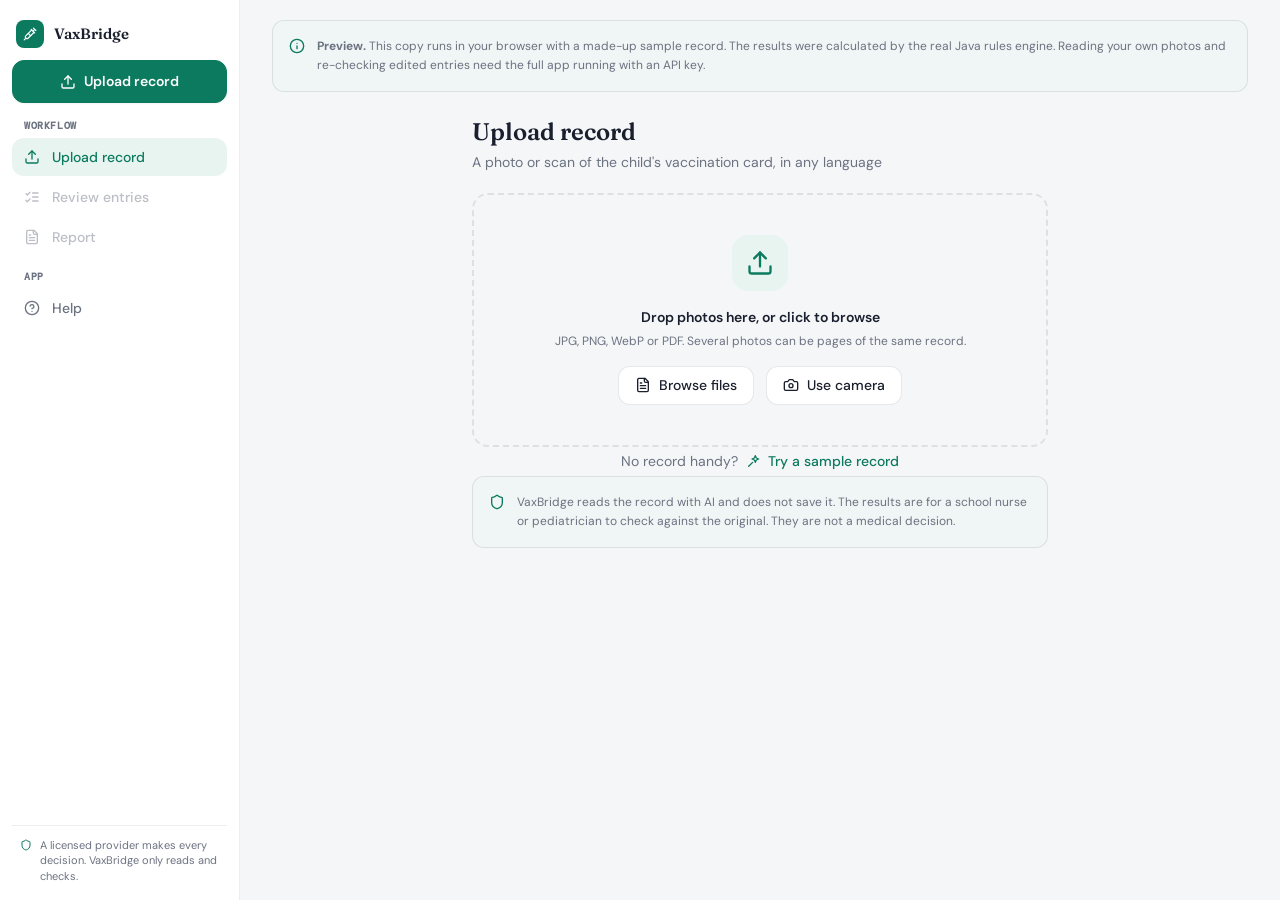
==== docs/index.html @ 65c9d32e "VaxBridge: rules engine, Spring Boot server, Figma-styled web app and preview Co-Authored-By: Claude" ====
<!doctype html>
<html lang="en">
<head>
  <meta charset="utf-8">
  <meta name="viewport" content="width=device-width, initial-scale=1">
  <title>VaxBridge</title>
  <link rel="preconnect" href="https://fonts.googleapis.com">
  <link rel="stylesheet" href="https://fonts.googleapis.com/css2?family=DM+Sans:ital,opsz,wght@0,9..40,300;0,9..40,400;0,9..40,500;0,9..40,600;0,9..40,700;1,9..40,400&family=Fraunces:opsz,wght@9..144,500;9..144,600;9..144,700&family=DM+Mono:wght@400;500&display=swap">
  <style>
/* Colors, type and spacing follow the VaxBridge Figma design. */
:root {
  --background: #F5F6F8;
  --foreground: #1A1F2E;
  --card: #ffffff;
  --primary: #0B7A5E;
  --primary-foreground: #ffffff;
  --secondary: #E8F4F0;
  --muted: #ECEEF3;
  --muted-foreground: #6B7280;
  --border: rgba(26, 31, 46, 0.1);
  --input-background: #F0F1F5;
  --ring: rgba(11, 122, 94, 0.4);

  --ok: #047857;   --ok-bg: #ECFDF5;   --ok-border: #A7F3D0;
  --soon: #B45309; --soon-bg: #FFFBEB; --soon-border: #FDE68A;
  --due: #B91C1C;  --due-bg: #FEF2F2;  --due-border: #FECACA;
  --off: #6B7280;  --off-bg: #ECEEF3;  --off-border: rgba(26, 31, 46, 0.1);

  --radius: 12px;
  --radius-lg: 16px;
  --sans: "DM Sans", system-ui, -apple-system, "Segoe UI", Roboto, sans-serif;
  --serif: "Fraunces", Georgia, serif;
  --mono: "DM Mono", ui-monospace, Menlo, monospace;
}

* { box-sizing: border-box; }

html, body { height: 100%; }
body {
  margin: 0;
  background: var(--background);
  color: var(--foreground);
  font: 16px/1.5 var(--sans);
  -webkit-font-smoothing: antialiased;
}
p { margin: 0; }
h1, h2, h3 { font-family: var(--serif); font-weight: 600; margin: 0; line-height: 1.3; }
h1 { font-size: 24px; }
h2 { font-size: 20px; }
h3 { font-size: 15px; font-family: var(--sans); }
hr { border: none; border-top: 1px solid var(--border); margin: 0; }

.hidden { display: none !important; }
.sub { font-size: 14px; color: var(--muted-foreground); }
.strong { font-size: 14px; font-weight: 600; }
.grow { flex: 1; min-width: 0; }

.i {
  width: 16px; height: 16px; flex-shrink: 0;
  fill: none; stroke: currentColor; stroke-width: 2; stroke-linecap: round; stroke-linejoin: round;
}
.spin { animation: spin 0.9s linear infinite; }
@keyframes spin { to { transform: rotate(360deg); } }

/* ---- layout --------------------------------------------------------------- */

.shell { display: flex; min-height: 100vh; }

.sidebar {
  width: 240px; flex-shrink: 0;
  position: sticky; top: 0; height: 100vh;
  display: flex; flex-direction: column; gap: 12px;
  padding: 20px 12px 12px;
  background: var(--card);
  border-right: 1px solid rgba(26, 31, 46, 0.08);
}
.brand { display: flex; align-items: center; gap: 10px; padding: 0 4px; font-family: var(--serif); font-weight: 600; font-size: 15px; }
.logo {
  width: 28px; height: 28px; border-radius: 8px;
  background: var(--primary); color: #fff;
  display: flex; align-items: center; justify-content: center;
}
.logo .i { width: 14px; height: 14px; }
.logo.lg { width: 40px; height: 40px; border-radius: var(--radius); }
.logo.lg .i { width: 20px; height: 20px; }
.badge {
  margin-left: auto; min-width: 20px; height: 20px; padding: 0 6px; border-radius: 999px;
  background: #EF4444; color: #fff; font: 700 10px/20px var(--sans); text-align: center;
}

.child-card { display: flex; align-items: center; gap: 10px; padding: 10px 12px; border-radius: var(--radius); background: rgba(232, 244, 240, 0.6); }
.avatar {
  width: 28px; height: 28px; border-radius: 50%; flex-shrink: 0;
  background: var(--primary); color: #fff; font-size: 11px; font-weight: 700;
  display: flex; align-items: center; justify-content: center;
}
.child-text { min-width: 0; }
.child-text p:first-child { font-size: 12px; font-weight: 600; white-space: nowrap; overflow: hidden; text-overflow: ellipsis; }
.child-text .sub { font-size: 10px; }

.alert-strip { border: 1px solid var(--border); border-radius: var(--radius); overflow: hidden; font-size: 12px; font-weight: 500; }
.alert-strip div { display: flex; align-items: center; gap: 8px; padding: 8px 12px; }
.alert-strip .i { width: 12px; height: 12px; }
.alert-strip .DUE { background: var(--due-bg); color: var(--due); }
.alert-strip .UPCOMING { background: var(--soon-bg); color: var(--soon); }

nav { flex: 1; display: flex; flex-direction: column; gap: 2px; overflow-y: auto; }
.nav-label {
  font: 600 10px var(--mono); text-transform: uppercase; letter-spacing: 0.06em;
  color: var(--muted-foreground); padding: 12px 12px 4px;
}
.nav-label:first-child { padding-top: 4px; }
nav button {
  display: flex; align-items: center; gap: 12px; width: 100%;
  padding: 10px 12px; border: none; border-radius: var(--radius);
  background: none; color: var(--muted-foreground);
  font: 500 14px var(--sans); text-align: left; cursor: pointer; transition: background 0.15s, color 0.15s;
}
nav button:hover:not(:disabled) { background: var(--muted); color: var(--foreground); }
nav button.active { background: var(--secondary); color: var(--primary); }
nav button:disabled { opacity: 0.45; cursor: default; }
nav button span { flex: 1; }

.sidebar-foot {
  display: flex; gap: 8px; align-items: flex-start;
  padding: 12px 8px 4px; border-top: 1px solid rgba(26, 31, 46, 0.08);
  font-size: 11px; line-height: 1.4; color: var(--muted-foreground);
}
.sidebar-foot .i { width: 12px; height: 12px; margin-top: 1px; color: var(--primary); }

main { flex: 1; min-width: 0; }
.view { max-width: 1000px; margin: 0 auto; padding: 32px; display: flex; flex-direction: column; gap: 20px; }
.view.narrow { max-width: 640px; }
.view-head .sub { margin-top: 4px; }

/* ---- controls ------------------------------------------------------------- */

button { font: inherit; cursor: pointer; }
button.primary, button.outline {
  display: inline-flex; align-items: center; justify-content: center; gap: 8px;
  padding: 10px 16px; border-radius: var(--radius);
  font-size: 14px; font-weight: 600; transition: opacity 0.15s, background 0.15s, transform 0.1s;
}
button.primary { background: var(--primary); color: var(--primary-foreground); border: 1px solid var(--primary); box-shadow: 0 1px 2px rgba(0, 0, 0, 0.05); }
button.primary:hover:not(:disabled) { opacity: 0.9; }
button.primary:active:not(:disabled) { transform: scale(0.98); }
button.primary:disabled { opacity: 0.5; cursor: default; }
button.outline { background: var(--card); color: var(--foreground); border: 1px solid var(--border); font-weight: 500; padding: 8px 16px; }
button.outline:hover { background: var(--muted); }
button.wide, .cta { width: 100%; }
button.link {
  display: inline-flex; align-items: center; gap: 6px;
  background: none; border: none; padding: 4px 0; color: var(--primary); font-size: 14px; font-weight: 500;
}
button.link:hover { text-decoration: underline; }
button.back {
  align-self: flex-start; display: inline-flex; align-items: center; gap: 6px;
  background: none; border: none; padding: 0; color: var(--muted-foreground); font-size: 14px;
}
button.back:hover { color: var(--foreground); }

label { font-size: 12px; font-weight: 500; color: var(--muted-foreground); }
input, select {
  font: 14px var(--sans); color: var(--foreground); width: 100%;
  padding: 8px 12px; border: 1px solid var(--border); border-radius: var(--radius);
  background: var(--input-background); transition: box-shadow 0.15s;
}
input:focus, select:focus { outline: none; box-shadow: 0 0 0 2px var(--ring); }

.actions { display: flex; gap: 8px; flex-wrap: wrap; }
.status { font-size: 14px; color: var(--muted-foreground); min-height: 1.5em; }
.status:empty { display: none; }
.status.error { color: var(--due); }

/* ---- shared surfaces ------------------------------------------------------ */

.card { background: var(--card); border: 1px solid var(--border); border-radius: var(--radius-lg); padding: 20px; }
.card.stack { display: flex; flex-direction: column; gap: 16px; }
.card-title { display: flex; align-items: center; gap: 8px; font-size: 14px; font-weight: 600; margin-bottom: 16px; }
.card-title .i { color: var(--primary); }

.tile {
  width: 40px; height: 40px; border-radius: var(--radius); flex-shrink: 0;
  background: var(--secondary); color: var(--primary);
  display: flex; align-items: center; justify-content: center;
}
.tile .i { width: 20px; height: 20px; }
.tile.lg { width: 56px; height: 56px; border-radius: var(--radius-lg); }
.tile.lg .i { width: 28px; height: 28px; }
.tile.xl { width: 64px; height: 64px; border-radius: var(--radius-lg); }
.tile.xl .i { width: 32px; height: 32px; }

.note-box {
  display: flex; gap: 12px; align-items: flex-start; padding: 16px;
  background: rgba(232, 244, 240, 0.4); border: 1px solid var(--border); border-radius: var(--radius);
}
.note-box .i { color: var(--primary); margin-top: 1px; }
.note-box p { font-size: 12px; line-height: 1.6; color: var(--muted-foreground); }
.note-box.warn { background: var(--soon-bg); border-color: var(--soon-border); }
.note-box.warn .i { color: #D97706; }
.note-box.warn p { color: #92400E; }

.pill {
  display: inline-flex; align-items: center; gap: 4px; white-space: nowrap;
  font-size: 12px; font-weight: 500; line-height: 1.4;
  padding: 3px 10px; border-radius: 999px; border: 1px solid transparent;
}
.pill .i { width: 12px; height: 12px; }
.pill.COMPLETE   { color: var(--ok);   background: var(--ok-bg);   border-color: var(--ok-border); }
.pill.DUE        { color: var(--due);  background: var(--due-bg);  border-color: var(--due-border); }
.pill.UPCOMING,
.pill.low        { color: var(--soon); background: var(--soon-bg); border-color: var(--soon-border); }
.pill.NOT_NEEDED { color: var(--off);  background: var(--off-bg);  border-color: var(--off-border); }
.view-head .pill { padding: 1px 8px; vertical-align: 1px; }

/* ---- step 1: upload ------------------------------------------------------- */

.dropzone {
  display: flex; flex-direction: column; align-items: center; gap: 16px;
  padding: 40px 24px; text-align: center; cursor: pointer;
  border: 2px dashed var(--border); border-radius: var(--radius-lg);
  transition: border-color 0.15s, background 0.15s;
}
.dropzone:hover, .dropzone.drag { border-color: rgba(11, 122, 94, 0.4); background: rgba(232, 244, 240, 0.25); }
.dropzone .sub { font-size: 12px; margin-top: 4px; }
.row { display: flex; gap: 12px; flex-wrap: wrap; justify-content: center; }

.file-item { display: flex; align-items: center; gap: 12px; }
.file-item + .file-item { margin-top: 12px; }
.file-item .strong { white-space: nowrap; overflow: hidden; text-overflow: ellipsis; font-weight: 500; }
.file-item .sub { font-size: 12px; }
.file-item button { background: none; border: none; color: var(--muted-foreground); padding: 4px; }
.file-item button:hover { color: var(--foreground); }

.sample-row { display: flex; align-items: center; justify-content: center; gap: 8px; flex-wrap: wrap; }

.processing { display: flex; flex-direction: column; align-items: center; text-align: center; padding: 64px 0; }
.processing h2 { margin: 24px 0 8px; }
.processing .sub { max-width: 380px; margin-bottom: 32px; }
.bar { width: 100%; height: 8px; border-radius: 999px; background: var(--muted); overflow: hidden; }
.bar div { width: 40%; height: 100%; border-radius: 999px; background: var(--primary); animation: slide 1.4s ease-in-out infinite; }
@keyframes slide { from { transform: translateX(-100%); } to { transform: translateX(250%); } }

/* ---- step 2: review ------------------------------------------------------- */

.warning {
  display: flex; gap: 10px; align-items: flex-start; padding: 12px 16px; font-size: 13px;
  background: var(--soon-bg); color: #92400E; border: 1px solid var(--soon-border); border-radius: var(--radius);
}
.warning .i { color: #D97706; margin-top: 2px; }
#warnings { display: flex; flex-direction: column; gap: 8px; }
#warnings:empty { display: none; }

.child-fields { display: grid; grid-template-columns: repeat(auto-fit, minmax(190px, 1fr)); gap: 16px; }
.child-fields input { margin-top: 4px; }

.table-card { background: var(--card); border: 1px solid var(--border); border-radius: var(--radius-lg); overflow: hidden; }
.table-wrap { overflow-x: auto; }
table.entries { width: 100%; border-collapse: collapse; min-width: 760px; }
.entries th, .series-header {
  font: 600 11px var(--mono); text-transform: uppercase; letter-spacing: 0.05em;
  color: var(--muted-foreground); background: rgba(236, 238, 243, 0.4);
}
.entries th { text-align: left; padding: 12px 10px; border-bottom: 1px solid var(--border); }
.entries th:first-child, .entries td:first-child { padding-left: 20px; }
.entries td { vertical-align: top; padding: 12px 10px; border-bottom: 1px solid var(--border); }
.entries tr:hover td { background: rgba(236, 238, 243, 0.3); }
.entries tr.low td { background: var(--soon-bg); }
.entries tr.low td:first-child { box-shadow: inset 3px 0 0 #F59E0B; }
.entries small { display: block; color: var(--muted-foreground); font-size: 12px; margin-top: 4px; }
.entries .note { font-style: italic; }
.entries .date { width: 150px; font-family: var(--mono); font-size: 13px; }
.entries .remove { background: none; border: none; color: var(--muted-foreground); padding: 8px; border-radius: 8px; }
.entries .remove:hover { color: var(--due); background: var(--due-bg); }
.table-foot { padding: 10px 20px; }

.chips { display: flex; flex-wrap: wrap; gap: 4px; margin-bottom: 6px; }
.chip {
  font: 500 12px var(--mono); padding: 2px 8px; border-radius: 999px; cursor: pointer;
  background: var(--secondary); color: var(--primary); border: 1px solid rgba(11, 122, 94, 0.2);
}
.chip:hover { text-decoration: line-through; background: var(--due-bg); color: var(--due); border-color: var(--due-border); }
.add-antigen { font-size: 12px; padding: 4px 8px; width: auto; max-width: 150px; }

/* ---- step 3: report ------------------------------------------------------- */

.report-head { display: flex; align-items: flex-start; gap: 12px; flex-wrap: wrap; }
.report-head .tile { margin-top: 2px; }
.meta { display: flex; flex-wrap: wrap; gap: 4px 12px; margin-top: 6px; font-size: 12px; color: var(--muted-foreground); }
.meta span { display: inline-flex; align-items: center; gap: 4px; }
.meta .i { width: 12px; height: 12px; }

.stats { display: grid; grid-template-columns: repeat(4, 1fr); gap: 12px; }
.stat { border: 1px solid var(--border); border-radius: var(--radius-lg); padding: 16px; }
.stat b { display: block; font: 700 30px/1.1 var(--serif); }
.stat .label { font-size: 14px; font-weight: 500; margin-top: 4px; }
.stat .sub { font-size: 12px; }
.stat.DUE { background: var(--due-bg); } .stat.DUE b { color: #DC2626; }
.stat.UPCOMING { background: var(--soon-bg); } .stat.UPCOMING b { color: var(--soon); }
.stat.COMPLETE { background: var(--ok-bg); } .stat.COMPLETE b { color: var(--ok); }
.stat.NOT_NEEDED { background: var(--muted); }

.series-header, .series-main { display: grid; grid-template-columns: 1fr 150px 190px; gap: 16px; align-items: center; }
.series-header { padding: 12px 20px; border-bottom: 1px solid var(--border); }
.series-header span:last-child, .series-main > :last-child { text-align: right; }
.series { padding: 16px 20px; border-bottom: 1px solid var(--border); break-inside: avoid; }
.series:last-child { border-bottom: none; }
.series-main .summary { font-size: 12px; color: var(--muted-foreground); margin-top: 2px; }
.series-main .next { font: 12px var(--mono); }
.series-main .next .sub { font: 10px var(--sans); }

.doses { list-style: none; margin: 12px 0 0; padding: 0; display: flex; flex-direction: column; gap: 4px; }
.doses li { display: flex; gap: 8px; align-items: flex-start; font-size: 12px; color: var(--muted-foreground); }
.doses .d { font-family: var(--mono); color: var(--foreground); min-width: 92px; }
.doses .i { width: 12px; height: 12px; margin-top: 3px; }
.doses .ok .i { color: var(--ok); }
.doses .bad { color: var(--due); }
.doses .bad .i { color: var(--due); }
.plan { margin-top: 10px; font-size: 12px; padding: 8px 12px; border-radius: 10px; background: rgba(232, 244, 240, 0.6); color: var(--primary); }
.plan b { font-weight: 600; }
.notes { margin: 8px 0 0; padding-left: 18px; font-size: 12px; color: var(--muted-foreground); font-style: italic; }

.ignored ul { margin: 0; padding-left: 18px; font-size: 13px; color: var(--muted-foreground); }

.signoff .card-title { margin-bottom: 8px; }
.sign-grid { display: grid; grid-template-columns: 1fr 1fr; gap: 24px 32px; margin: 16px 0 20px; }
.sign-grid span { font-size: 12px; color: var(--muted-foreground); }
.sign-grid .line { border-bottom: 1px solid var(--foreground); height: 32px; }
.approve { display: flex; align-items: center; gap: 8px; font-size: 14px; color: var(--foreground); }
.approve .box { width: 16px; height: 16px; border: 1.5px solid var(--foreground); border-radius: 4px; display: inline-block; }

/* ---- help ----------------------------------------------------------------- */

.about { display: flex; gap: 16px; align-items: flex-start; padding: 20px; background: rgba(232, 244, 240, 0.6); border: 1px solid var(--border); border-radius: var(--radius-lg); }
.about .sub { margin-top: 4px; }
.faq { display: flex; flex-direction: column; gap: 8px; }
.faq details { background: var(--card); border: 1px solid var(--border); border-radius: var(--radius-lg); }
.faq summary {
  display: flex; justify-content: space-between; align-items: center; gap: 16px;
  padding: 16px 20px; font-size: 14px; font-weight: 500; cursor: pointer; list-style: none;
}
.faq summary::-webkit-details-marker { display: none; }
.faq summary .i { color: var(--muted-foreground); transition: transform 0.2s; }
.faq details[open] summary .i { transform: rotate(180deg); }
.faq details p { padding: 0 20px 16px; font-size: 14px; line-height: 1.6; color: var(--muted-foreground); }

/* ---- small screens: sidebar becomes a top bar ----------------------------- */

@media (max-width: 860px) {
  .shell { flex-direction: column; }
  .sidebar {
    width: auto; height: auto; position: sticky; z-index: 10;
    flex-direction: row; flex-wrap: wrap; align-items: center; gap: 8px;
    padding: 10px 16px; border-right: none; border-bottom: 1px solid rgba(26, 31, 46, 0.08);
  }
  .child-card, .cta, .alert-strip, .sidebar-foot, .nav-label { display: none !important; }
  .brand { padding: 0; }
  .badge { margin-left: 6px; }
  nav { flex: 1 1 100%; flex-direction: row; gap: 4px; overflow-x: auto; }
  nav button { width: auto; flex-shrink: 0; padding: 8px 12px; gap: 6px; font-size: 13px; }
  .view { padding: 20px 16px; }
  .stats { grid-template-columns: repeat(2, 1fr); }
  .series-header, .series-main { grid-template-columns: 1fr auto; }
  .hide-sm, .series-main .next { display: none; }
}
@media (max-width: 600px) {
  .sign-grid { grid-template-columns: 1fr; }
  .report-head #printBtn { width: 100%; }
}

@media print {
  body { background: #fff; }
  .no-print { display: none !important; }
  .shell { display: block; }
  .view { padding: 0; max-width: none; gap: 14px; }
  #upload, #review, #help { display: none !important; }
  .table-card, .card, .stat { box-shadow: none; }
  .stats { grid-template-columns: repeat(4, 1fr); }
  .series-header, .series-main { grid-template-columns: 1fr 150px 190px; }
  .series-main .next, .hide-sm { display: block; }
  * { -webkit-print-color-adjust: exact; print-color-adjust: exact; }
}
.preview-note { max-width: 1000px; margin: 20px auto -8px; width: calc(100% - 64px); }
@media (max-width: 860px) { .preview-note { width: calc(100% - 32px); margin-top: 16px; } }
@media print { .preview-note { display: none; } }
</style>
</head>
<body>
  <!-- Icons from Lucide (ISC license), used as <svg class="i"><use href="#i-name"/></svg> -->
  <svg width="0" height="0" style="position:absolute" aria-hidden="true">
    <defs>
      <symbol id="i-syringe" viewBox="0 0 24 24"><path d="m18 2 4 4"/><path d="m17 7 3-3"/><path d="M19 9 8.7 19.3c-1 1-2.5 1-3.4 0l-.6-.6c-1-1-1-2.5 0-3.4L15 5"/><path d="m9 11 4 4"/><path d="m5 19-3 3"/><path d="m14 4 6 6"/></symbol>
      <symbol id="i-upload" viewBox="0 0 24 24"><path d="M21 15v4a2 2 0 0 1-2 2H5a2 2 0 0 1-2-2v-4"/><path d="m17 8-5-5-5 5"/><path d="M12 3v12"/></symbol>
      <symbol id="i-file" viewBox="0 0 24 24"><path d="M15 2H6a2 2 0 0 0-2 2v16a2 2 0 0 0 2 2h12a2 2 0 0 0 2-2V7Z"/><path d="M14 2v4a2 2 0 0 0 2 2h4"/><path d="M10 9H8"/><path d="M16 13H8"/><path d="M16 17H8"/></symbol>
      <symbol id="i-camera" viewBox="0 0 24 24"><path d="M14.5 4h-5L7 7H4a2 2 0 0 0-2 2v9a2 2 0 0 0 2 2h16a2 2 0 0 0 2-2V9a2 2 0 0 0-2-2h-3l-2.5-3z"/><circle cx="12" cy="13" r="3"/></symbol>
      <symbol id="i-shield" viewBox="0 0 24 24"><path d="M20 13c0 5-3.5 7.5-7.66 8.95a1 1 0 0 1-.67-.01C7.5 20.5 4 18 4 13V6a1 1 0 0 1 1-1c2 0 4.5-1.2 6.24-2.72a1.17 1.17 0 0 1 1.52 0C14.51 3.81 17 5 19 5a1 1 0 0 1 1 1z"/></symbol>
      <symbol id="i-check" viewBox="0 0 24 24"><circle cx="12" cy="12" r="10"/><path d="m9 12 2 2 4-4"/></symbol>
      <symbol id="i-alert" viewBox="0 0 24 24"><circle cx="12" cy="12" r="10"/><path d="M12 8v4"/><path d="M12 16h.01"/></symbol>
      <symbol id="i-clock" viewBox="0 0 24 24"><circle cx="12" cy="12" r="10"/><path d="M12 6v6l4 2"/></symbol>
      <symbol id="i-minus" viewBox="0 0 24 24"><circle cx="12" cy="12" r="10"/><path d="M8 12h8"/></symbol>
      <symbol id="i-x" viewBox="0 0 24 24"><path d="M18 6 6 18"/><path d="m6 6 12 12"/></symbol>
      <symbol id="i-back" viewBox="0 0 24 24"><path d="m12 19-7-7 7-7"/><path d="M19 12H5"/></symbol>
      <symbol id="i-globe" viewBox="0 0 24 24"><circle cx="12" cy="12" r="10"/><path d="M12 2a14.5 14.5 0 0 0 0 20 14.5 14.5 0 0 0 0-20"/><path d="M2 12h20"/></symbol>
      <symbol id="i-calendar" viewBox="0 0 24 24"><rect x="3" y="4" width="18" height="18" rx="2"/><path d="M16 2v4"/><path d="M8 2v4"/><path d="M3 10h18"/></symbol>
      <symbol id="i-loader" viewBox="0 0 24 24"><path d="M21 12a9 9 0 1 1-6.219-8.56"/></symbol>
      <symbol id="i-plus" viewBox="0 0 24 24"><path d="M5 12h14"/><path d="M12 5v14"/></symbol>
      <symbol id="i-help" viewBox="0 0 24 24"><circle cx="12" cy="12" r="10"/><path d="M9.09 9a3 3 0 0 1 5.83 1c0 2-3 3-3 3"/><path d="M12 17h.01"/></symbol>
      <symbol id="i-print" viewBox="0 0 24 24"><path d="M6 18H4a2 2 0 0 1-2-2v-5a2 2 0 0 1 2-2h16a2 2 0 0 1 2 2v5a2 2 0 0 1-2 2h-2"/><path d="M6 9V3a1 1 0 0 1 1-1h10a1 1 0 0 1 1 1v6"/><rect x="6" y="14" width="12" height="8" rx="1"/></symbol>
      <symbol id="i-list" viewBox="0 0 24 24"><path d="m3 17 2 2 4-4"/><path d="m3 7 2 2 4-4"/><path d="M13 6h8"/><path d="M13 12h8"/><path d="M13 18h8"/></symbol>
      <symbol id="i-chevron" viewBox="0 0 24 24"><path d="m6 9 6 6 6-6"/></symbol>
      <symbol id="i-trash" viewBox="0 0 24 24"><path d="M3 6h18"/><path d="M19 6v14a2 2 0 0 1-2 2H7a2 2 0 0 1-2-2V6"/><path d="M8 6V4a2 2 0 0 1 2-2h4a2 2 0 0 1 2 2v2"/></symbol>
      <symbol id="i-info" viewBox="0 0 24 24"><circle cx="12" cy="12" r="10"/><path d="M12 16v-4"/><path d="M12 8h.01"/></symbol>
      <symbol id="i-sparkle" viewBox="0 0 24 24"><path d="M9.94 14.06 4 20"/><path d="m14 4 1.5 3.5L19 9l-3.5 1.5L14 14l-1.5-3.5L9 9l3.5-1.5z"/></symbol>
    </defs>
  </svg>

  <div class="shell">
    <aside class="sidebar no-print">
      <div class="brand">
        <div class="logo"><svg class="i"><use href="#i-syringe"/></svg></div>
        <span>VaxBridge</span>
        <span id="dueBadge" class="badge hidden"></span>
      </div>

      <div id="childCard" class="child-card hidden">
        <div id="childInitials" class="avatar"></div>
        <div class="child-text">
          <p id="childCardName"></p>
          <p id="childCardMeta" class="sub"></p>
        </div>
      </div>

      <button id="newRecordBtn" class="primary cta"><svg class="i"><use href="#i-upload"/></svg> Upload record</button>

      <div id="alertStrip" class="alert-strip hidden"></div>

      <nav id="nav">
        <p class="nav-label">Workflow</p>
        <button data-view="upload" class="active"><svg class="i"><use href="#i-upload"/></svg><span>Upload record</span></button>
        <button data-view="review" disabled><svg class="i"><use href="#i-list"/></svg><span>Review entries</span></button>
        <button data-view="report" disabled><svg class="i"><use href="#i-file"/></svg><span>Report</span></button>
        <p class="nav-label">App</p>
        <button data-view="help"><svg class="i"><use href="#i-help"/></svg><span>Help</span></button>
      </nav>

      <div class="sidebar-foot">
        <svg class="i"><use href="#i-shield"/></svg>
        <span>A licensed provider makes every decision. VaxBridge only reads and checks.</span>
      </div>
    </aside>

    <main>
      <div class="note-box preview-note"><svg class="i"><use href="#i-info"/></svg><p><b>Preview.</b> This copy runs in your browser with a made-up sample record. The results were calculated by the real Java rules engine. Reading your own photos and re-checking edited entries need the full app running with an API key.</p></div>
      <!-- Step 1: upload -->
      <section id="upload" class="view narrow">
        <div class="view-head">
          <h1>Upload record</h1>
          <p class="sub">A photo or scan of the child's vaccination card, in any language</p>
        </div>

        <div id="pickStage">
          <div class="dropzone" id="dropzone">
            <input type="file" id="files" class="hidden" accept="image/jpeg,image/png,image/webp,image/gif,application/pdf" multiple>
            <input type="file" id="cameraInput" class="hidden" accept="image/*" capture="environment">
            <div class="tile lg"><svg class="i"><use href="#i-upload"/></svg></div>
            <div class="center">
              <p class="strong">Drop photos here, or click to browse</p>
              <p class="sub">JPG, PNG, WebP or PDF. Several photos can be pages of the same record.</p>
            </div>
            <div class="row">
              <button id="browseBtn" class="outline"><svg class="i"><use href="#i-file"/></svg> Browse files</button>
              <button id="cameraBtn" class="outline"><svg class="i"><use href="#i-camera"/></svg> Use camera</button>
            </div>
          </div>

          <div id="selectedCard" class="card stack hidden">
            <div id="fileList"></div>
            <hr>
            <button id="readBtn" class="primary wide">Read record</button>
          </div>

          <div class="sample-row">
            <span class="sub">No record handy?</span>
            <button id="sampleBtn" class="link"><svg class="i"><use href="#i-sparkle"/></svg> Try a sample record</button>
          </div>

          <p id="uploadStatus" class="status"></p>

          <div class="note-box">
            <svg class="i"><use href="#i-shield"/></svg>
            <p>VaxBridge reads the record with AI and does not save it. The results are for a school nurse
              or pediatrician to check against the original. They are not a medical decision.</p>
          </div>
        </div>

        <div id="processing" class="processing hidden">
          <div class="tile xl"><svg class="i spin"><use href="#i-loader"/></svg></div>
          <h2>Reading the record</h2>
          <p class="sub">Detecting the language, reading each vaccine and date, and translating. This can take up to a minute.</p>
          <div class="bar"><div></div></div>
        </div>
      </section>

      <!-- Step 2: nurse reviews what the AI read -->
      <section id="review" class="view hidden">
        <button id="backToUpload" class="back"><svg class="i"><use href="#i-back"/></svg> Back to upload</button>
        <div class="view-head">
          <h1>Check what was read</h1>
          <p class="sub">Compare each row with the original record and fix anything that is wrong. Rows marked
            <span class="pill low"><svg class="i"><use href="#i-alert"/></svg>Check</span> were hard to read.
            Nothing is decided until you continue.</p>
        </div>

        <div id="warnings"></div>

        <div class="card">
          <div class="child-fields">
            <label>Child's name <input id="childName" type="text"></label>
            <label>Date of birth <input id="dob" type="date" required></label>
            <label>Country <input id="country" type="text"></label>
            <label>Language <input id="language" type="text"></label>
          </div>
        </div>

        <div class="table-card">
          <div class="table-wrap">
            <table class="entries">
              <thead>
                <tr><th>On the record</th><th>English</th><th>Vaccine parts</th><th>Date given</th><th></th></tr>
              </thead>
              <tbody id="entryRows"></tbody>
            </table>
          </div>
          <div class="table-foot">
            <button id="addRow" class="link"><svg class="i"><use href="#i-plus"/></svg> Add a row</button>
          </div>
        </div>

        <div class="actions">
          <button id="evaluateBtn" class="primary">Check against US schedule</button>
        </div>
        <p id="reviewStatus" class="status"></p>
      </section>

      <!-- Step 3: report to print and sign -->
      <section id="report" class="view hidden">
        <button id="backToReview" class="back no-print"><svg class="i"><use href="#i-back"/></svg> Edit entries</button>
        <div class="report-head">
          <div class="tile"><svg class="i"><use href="#i-file"/></svg></div>
          <div class="grow">
            <h1>Immunization catch-up report</h1>
            <div id="reportMeta" class="meta"></div>
          </div>
          <button id="printBtn" class="primary no-print"><svg class="i"><use href="#i-print"/></svg> Print / save PDF</button>
        </div>

        <div id="summaryCounts" class="stats"></div>

        <div class="note-box warn">
          <svg class="i"><use href="#i-shield"/></svg>
          <p>This report was generated by software from a translated record and checked against the CDC
            catch-up immunization schedule. It is not a medical decision. A licensed provider must verify the
            original record and approve any vaccines given. State school requirements may differ.</p>
        </div>

        <div class="table-card">
          <div class="series-header">
            <span>Vaccine</span><span class="hide-sm">Next dose</span><span>Status</span>
          </div>
          <div id="seriesList"></div>
        </div>
        <div id="ignoredList"></div>

        <div class="card signoff">
          <p class="card-title"><svg class="i"><use href="#i-check"/></svg> Provider review</p>
          <div class="sign-grid">
            <div><span>Reviewed by (name, credentials)</span><div class="line"></div></div>
            <div><span>Signature</span><div class="line"></div></div>
            <div><span>Date</span><div class="line"></div></div>
            <div><span>Clinic / school</span><div class="line"></div></div>
          </div>
          <label class="approve"><span class="box"></span> I reviewed the original record and approve this report.</label>
        </div>
      </section>

      <!-- Help -->
      <section id="help" class="view narrow hidden">
        <div class="view-head">
          <h1>Help &amp; about</h1>
          <p class="sub">How VaxBridge works and what it does not do</p>
        </div>
        <div class="about">
          <div class="logo lg"><svg class="i"><use href="#i-syringe"/></svg></div>
          <div>
            <p class="strong">VaxBridge</p>
            <p class="sub">Reads a child's vaccination record from another country and checks it against the US
              catch-up schedule, so immigrant and refugee kids can enroll in school without weeks of delay or
              unneeded shots.</p>
          </div>
        </div>
        <div class="faq">
          <details open>
            <summary>What can I upload?<svg class="i"><use href="#i-chevron"/></svg></summary>
            <p>Photos (JPG, PNG, WebP) or a PDF of the vaccination card, in any language. Use a clear, well-lit
              photo with every date visible. Several photos can be pages of one record.</p>
          </details>
          <details>
            <summary>Who decides what the child needs?<svg class="i"><use href="#i-chevron"/></svg></summary>
            <p>A school nurse or pediatrician. VaxBridge reads and translates the record and does the date math,
              but a licensed provider checks the original record and signs the report.</p>
          </details>
          <details>
            <summary>How are doses checked?<svg class="i"><use href="#i-chevron"/></svg></summary>
            <p>A rules engine checks every dose against the CDC catch-up schedule: minimum ages, minimum
              intervals, the 4-day grace period, live-vaccine spacing and the 2016 oral polio switch. Each dose
              that does not count shows the reason.</p>
          </details>
          <details>
            <summary>Why does a row say "Check"?<svg class="i"><use href="#i-chevron"/></svg></summary>
            <p>The AI was not sure it read that entry correctly, for example a smudged date. Compare it with the
              original record and fix it before continuing.</p>
          </details>
          <details>
            <summary>Is the record saved?<svg class="i"><use href="#i-chevron"/></svg></summary>
            <p>No. VaxBridge sends the photo to the AI to read it and does not store it. Print or save the report
              as a PDF to keep it.</p>
          </details>
        </div>
      </section>
    </main>
  </div>

  <template id="rowTemplate">
    <tr>
      <td><input class="orig" type="text"><small class="as-written"></small></td>
      <td><input class="english" type="text"><small class="note"></small></td>
      <td class="antigen-cell"><div class="chips"></div>
        <select class="add-antigen"><option value="">+ Add</option></select></td>
      <td><input class="date" type="date"></td>
      <td><button class="remove" title="Remove row"><svg class="i"><use href="#i-trash"/></svg></button></td>
    </tr>
  </template>

  <script>
// Preview only: answers the app's API calls from data captured from the real server.
const PREVIEW = {"sample": {"childName": "Sofía Ejemplo (sample)", "dateOfBirth": "2017-09-14", "country": "Guatemala", "language": "Spanish", "warnings": ["This is a made-up sample record for demonstration."], "entries": [{"originalText": "BCG", "englishName": "BCG (tuberculosis)", "antigens": ["BCG"], "date": "2017-09-14", "dateAsWritten": "14/09/2017", "confidence": "high", "notes": ""}, {"originalText": "Hepatitis B (RN)", "englishName": "Hepatitis B, birth dose", "antigens": ["HepB"], "date": "2017-09-14", "dateAsWritten": "14/09/2017", "confidence": "high", "notes": ""}, {"originalText": "Pentavalente 1a", "englishName": "Pentavalent dose 1 (DTwP-HepB-Hib)", "antigens": ["DTaP", "HepB", "Hib"], "date": "2017-11-14", "dateAsWritten": "14/11/2017", "confidence": "high", "notes": ""}, {"originalText": "IPV 1a", "englishName": "Inactivated polio dose 1", "antigens": ["IPV"], "date": "2017-11-14", "dateAsWritten": "14/11/2017", "confidence": "high", "notes": ""}, {"originalText": "Rotavirus 1a", "englishName": "Rotavirus dose 1", "antigens": ["RV"], "date": "2017-11-14", "dateAsWritten": "14/11/2017", "confidence": "high", "notes": ""}, {"originalText": "Neumococo 1a", "englishName": "Pneumococcal conjugate dose 1", "antigens": ["PCV"], "date": "2017-11-14", "dateAsWritten": "14/11/2017", "confidence": "high", "notes": ""}, {"originalText": "Pentavalente 2a", "englishName": "Pentavalent dose 2", "antigens": ["DTaP", "HepB", "Hib"], "date": "2018-01-15", "dateAsWritten": "15/01/2018", "confidence": "high", "notes": ""}, {"originalText": "bOPV 2a", "englishName": "Oral polio (bivalent) dose 2", "antigens": ["OPV"], "date": "2018-01-15", "dateAsWritten": "15/01/2018", "confidence": "high", "notes": ""}, {"originalText": "Rotavirus 2a", "englishName": "Rotavirus dose 2", "antigens": ["RV"], "date": "2018-01-15", "dateAsWritten": "15/01/2018", "confidence": "high", "notes": ""}, {"originalText": "Neumococo 2a", "englishName": "Pneumococcal conjugate dose 2", "antigens": ["PCV"], "date": "2018-01-15", "dateAsWritten": "15/01/2018", "confidence": "high", "notes": ""}, {"originalText": "Pentavalente 3a", "englishName": "Pentavalent dose 3", "antigens": ["DTaP", "HepB", "Hib"], "date": "2018-03-14", "dateAsWritten": "14/03/2018", "confidence": "high", "notes": ""}, {"originalText": "bOPV 3a", "englishName": "Oral polio (bivalent) dose 3", "antigens": ["OPV"], "date": "2018-03-14", "dateAsWritten": "14/03/2018", "confidence": "high", "notes": ""}, {"originalText": "SPR 1a", "englishName": "MMR dose 1 (sarampión, paperas, rubéola)", "antigens": ["MMR"], "date": "2018-09-20", "dateAsWritten": "20/09/2018", "confidence": "high", "notes": ""}, {"originalText": "Neumococo refuerzo", "englishName": "Pneumococcal booster", "antigens": ["PCV"], "date": "2018-09-20", "dateAsWritten": "20/09/2018", "confidence": "high", "notes": ""}, {"originalText": "DPT 1er refuerzo", "englishName": "DTP booster 1", "antigens": ["DTaP"], "date": "2019-03-18", "dateAsWritten": "18/03/2019", "confidence": "high", "notes": ""}, {"originalText": "bOPV 1er refuerzo", "englishName": "Oral polio booster 1", "antigens": ["OPV"], "date": "2019-03-18", "dateAsWritten": "18/03/2019", "confidence": "high", "notes": ""}, {"originalText": "SPR 2a", "englishName": "MMR dose 2", "antigens": ["MMR"], "date": "2019-03-18", "dateAsWritten": "18/03/2019", "confidence": "high", "notes": ""}, {"originalText": "DPT 2o refuerzo", "englishName": "DTP booster 2", "antigens": ["DTaP"], "date": "2021-09-20", "dateAsWritten": "20/09/2021", "confidence": "low", "notes": "Day could be 20 or 28; ink is smudged."}, {"originalText": "bOPV 2o refuerzo", "englishName": "Oral polio booster 2", "antigens": ["OPV"], "date": "2021-09-20", "dateAsWritten": "20/09/2021", "confidence": "low", "notes": "Same smudged date as the DPT booster."}]}, "antigens": {"HepB": "Hepatitis B", "RV": "Rotavirus", "DTaP": "DTaP / DTP (diphtheria, tetanus, pertussis)", "DT": "DT (diphtheria, tetanus)", "Tdap": "Tdap", "Td": "Td", "Hib": "Hib", "PCV": "Pneumococcal conjugate", "IPV": "Polio, inactivated (IPV)", "OPV": "Polio, oral (OPV)", "MMR": "Measles, mumps, rubella (MMR)", "Measles": "Measles only", "MR": "Measles-rubella (MR)", "VAR": "Varicella (chickenpox)", "HepA": "Hepatitis A", "MenACWY": "Meningococcal ACWY", "HPV": "HPV", "BCG": "BCG (tuberculosis)", "Other": "Other / not used in US schedule"}, "report": {"dateOfBirth": "2017-09-14", "asOf": "2026-10-25", "series": [{"key": "HepB", "name": "Hepatitis B", "status": "COMPLETE", "summary": "Complete: 3 valid dose(s).", "doses": [{"given": "2017-09-14", "antigen": "HepB", "valid": true, "reason": "", "sourceText": "Hepatitis B (RN)"}, {"given": "2017-11-14", "antigen": "HepB", "valid": true, "reason": "", "sourceText": "Pentavalente 1a"}, {"given": "2018-01-15", "antigen": "HepB", "valid": false, "reason": "Given before the minimum age of 24 weeks for the final dose.", "sourceText": "Pentavalente 2a"}, {"given": "2018-03-14", "antigen": "HepB", "valid": true, "reason": "", "sourceText": "Pentavalente 3a"}], "nextDoses": [], "notes": []}, {"key": "RV", "name": "Rotavirus", "status": "NOT_NEEDED", "summary": "Not given after 8 months of age.", "doses": [{"given": "2017-11-14", "antigen": "RV", "valid": true, "reason": "", "sourceText": "Rotavirus 1a"}, {"given": "2018-01-15", "antigen": "RV", "valid": true, "reason": "", "sourceText": "Rotavirus 2a"}], "nextDoses": [], "notes": []}, {"key": "DTaP", "name": "Diphtheria, tetanus, pertussis (DTaP / Tdap)", "status": "COMPLETE", "summary": "Complete: 5 valid dose(s).", "doses": [{"given": "2017-11-14", "antigen": "DTaP", "valid": true, "reason": "", "sourceText": "Pentavalente 1a"}, {"given": "2018-01-15", "antigen": "DTaP", "valid": true, "reason": "", "sourceText": "Pentavalente 2a"}, {"given": "2018-03-14", "antigen": "DTaP", "valid": true, "reason": "", "sourceText": "Pentavalente 3a"}, {"given": "2019-03-18", "antigen": "DTaP", "valid": true, "reason": "", "sourceText": "DPT 1er refuerzo"}, {"given": "2021-09-20", "antigen": "DTaP", "valid": true, "reason": "", "sourceText": "DPT 2o refuerzo"}], "nextDoses": [], "notes": ["Adolescent Tdap booster will be due at age 11-12 (on or after Sep 14, 2028)."]}, {"key": "Hib", "name": "Haemophilus influenzae type b (Hib)", "status": "NOT_NEEDED", "summary": "Not routinely needed for healthy children age 5 and older.", "doses": [{"given": "2017-11-14", "antigen": "Hib", "valid": true, "reason": "", "sourceText": "Pentavalente 1a"}, {"given": "2018-01-15", "antigen": "Hib", "valid": true, "reason": "", "sourceText": "Pentavalente 2a"}, {"given": "2018-03-14", "antigen": "Hib", "valid": true, "reason": "", "sourceText": "Pentavalente 3a"}], "nextDoses": [], "notes": []}, {"key": "PCV", "name": "Pneumococcal conjugate (PCV)", "status": "COMPLETE", "summary": "Complete: 3 valid dose(s).", "doses": [{"given": "2017-11-14", "antigen": "PCV", "valid": true, "reason": "", "sourceText": "Neumococo 1a"}, {"given": "2018-01-15", "antigen": "PCV", "valid": true, "reason": "", "sourceText": "Neumococo 2a"}, {"given": "2018-09-20", "antigen": "PCV", "valid": true, "reason": "", "sourceText": "Neumococo refuerzo"}], "nextDoses": [], "notes": []}, {"key": "Polio", "name": "Polio (IPV)", "status": "DUE", "summary": "Needs 2 more dose(s). Next dose is due now.", "doses": [{"given": "2017-11-14", "antigen": "IPV", "valid": true, "reason": "", "sourceText": "IPV 1a"}, {"given": "2018-01-15", "antigen": "OPV", "valid": false, "reason": "Oral polio given on or after April 1, 2016 was bivalent OPV and does not count toward the US polio series.", "sourceText": "bOPV 2a"}, {"given": "2018-03-14", "antigen": "OPV", "valid": false, "reason": "Oral polio given on or after April 1, 2016 was bivalent OPV and does not count toward the US polio series.", "sourceText": "bOPV 3a"}, {"given": "2019-03-18", "antigen": "OPV", "valid": false, "reason": "Oral polio given on or after April 1, 2016 was bivalent OPV and does not count toward the US polio series.", "sourceText": "bOPV 1er refuerzo"}, {"given": "2021-09-20", "antigen": "OPV", "valid": false, "reason": "Oral polio given on or after April 1, 2016 was bivalent OPV and does not count toward the US polio series.", "sourceText": "bOPV 2o refuerzo"}], "nextDoses": ["2026-10-25", "2027-04-25"], "notes": []}, {"key": "MMR", "name": "Measles, mumps, rubella (MMR)", "status": "COMPLETE", "summary": "Complete: 2 valid dose(s).", "doses": [{"given": "2018-09-20", "antigen": "MMR", "valid": true, "reason": "", "sourceText": "SPR 1a"}, {"given": "2019-03-18", "antigen": "MMR", "valid": true, "reason": "", "sourceText": "SPR 2a"}], "nextDoses": [], "notes": []}, {"key": "VAR", "name": "Varicella (chickenpox)", "status": "DUE", "summary": "Needs 2 more dose(s). Next dose is due now.", "doses": [], "nextDoses": ["2026-10-25", "2027-01-25"], "notes": ["If the child has had chickenpox, a provider can document this as evidence of immunity instead of vaccination."]}, {"key": "HepA", "name": "Hepatitis A", "status": "DUE", "summary": "Needs 2 more dose(s). Next dose is due now.", "doses": [], "nextDoses": ["2026-10-25", "2027-04-25"], "notes": []}, {"key": "MenACWY", "name": "Meningococcal ACWY", "status": "NOT_NEEDED", "summary": "Not due until age 11-12.", "doses": [], "nextDoses": [], "notes": []}, {"key": "HPV", "name": "Human papillomavirus (HPV)", "status": "NOT_NEEDED", "summary": "Not due until age 11-12 (may start at age 9).", "doses": [], "nextDoses": [], "notes": ["HPV is recommended but is not required for school entry in most states."]}], "ignored": [{"given": "2017-09-14", "antigen": "BCG", "valid": false, "reason": "BCG is not part of the US schedule; no action needed.", "sourceText": "BCG"}]}};
window.fetch = async (path) => {
  const ok = (data) => ({ ok: true, status: 200, json: async () => data });
  if (path === "/api/sample") return ok(PREVIEW.sample);
  if (path === "/api/antigens") return ok(PREVIEW.antigens);
  if (path === "/api/evaluate") return ok(PREVIEW.report);
  return { ok: false, status: 501, json: async () => ({ error:
    "Reading photos needs the full app running with an API key. Use Try a sample record to see how it works." }) };
};

// VaxBridge front end. Talks to the JSON API in ApiController.java.

const $ = (id) => document.getElementById(id);
let antigenNames = {};
let selectedFiles = [];
let lastRecord = null;

const STATUS = {
  DUE:        { label: "Due now",                icon: "alert", stat: "Due now",            sub: "catch-up dose needed" },
  UPCOMING:   { label: "Up to date for now",     icon: "clock", stat: "Up to date for now", sub: "more doses later" },
  COMPLETE:   { label: "Complete",               icon: "check", stat: "Complete",           sub: "no action needed" },
  NOT_NEEDED: { label: "Not needed at this age", icon: "minus", stat: "Not needed",         sub: "at this age" },
};

// ---- helpers ---------------------------------------------------------------

function show(view) {
  for (const id of ["upload", "review", "report", "help"]) {
    $(id).classList.toggle("hidden", id !== view);
  }
  for (const btn of $("nav").querySelectorAll("button")) {
    btn.classList.toggle("active", btn.dataset.view === view);
  }
  window.scrollTo(0, 0);
}

function enableNav(view, on = true) {
  $("nav").querySelector(`[data-view="${view}"]`).disabled = !on;
}

function setStatus(el, text, isError = false) {
  el.textContent = text;
  el.classList.toggle("error", isError);
}

async function api(path, options) {
  const res = await fetch(path, options);
  const data = await res.json().catch(() => ({}));
  if (!res.ok) throw new Error(data.error || `Request failed (${res.status})`);
  return data;
}

function formatDate(iso) {
  if (!iso) return "";
  const [y, m, d] = iso.split("-").map(Number);
  return new Date(y, m - 1, d).toLocaleDateString("en-US", { month: "short", day: "numeric", year: "numeric" });
}

function el(tag, attrs = {}, ...children) {
  const node = document.createElement(tag);
  Object.assign(node, attrs);
  for (const child of children) node.append(child);
  return node;
}

// An icon from the sprite in index.html.
function icon(name) {
  const svg = document.createElementNS("http://www.w3.org/2000/svg", "svg");
  svg.setAttribute("class", "i");
  const use = document.createElementNS("http://www.w3.org/2000/svg", "use");
  use.setAttribute("href", `#i-${name}`);
  svg.append(use);
  return svg;
}

function statusPill(status) {
  return el("span", { className: `pill ${status}` }, icon(STATUS[status].icon), STATUS[status].label);
}

function initials(name) {
  return name.trim().split(/\s+/).map((w) => w[0]?.toUpperCase() ?? "").join("").slice(0, 2) || "?";
}

// ---- navigation ------------------------------------------------------------

for (const btn of $("nav").querySelectorAll("button")) {
  btn.addEventListener("click", () => show(btn.dataset.view));
}
$("newRecordBtn").addEventListener("click", () => { setFiles([]); show("upload"); });

// ---- step 1: upload --------------------------------------------------------

function setFiles(files) {
  selectedFiles = files;
  $("selectedCard").classList.toggle("hidden", files.length === 0);
  $("fileList").replaceChildren(...files.map((f, i) => el("div", { className: "file-item" },
    el("div", { className: "tile" }, icon("file")),
    el("div", { className: "grow" },
      el("p", { className: "strong", textContent: f.name }),
      el("p", { className: "sub", textContent: `${Math.max(1, Math.round(f.size / 1024))} KB · Ready to read` })),
    el("button", { title: "Remove", onclick: () => setFiles(selectedFiles.filter((_, j) => j !== i)) }, icon("x")))));
  $("readBtn").disabled = files.length === 0;
  $("readBtn").textContent = files.length > 1 ? `Read record (${files.length} pages)` : "Read record";
}

function addFiles(list) {
  const known = new Set(selectedFiles.map((f) => f.name + f.size));
  setFiles([...selectedFiles, ...[...list].filter((f) => !known.has(f.name + f.size))]);
}

$("files").addEventListener("change", (e) => { addFiles(e.target.files); e.target.value = ""; });
$("cameraInput").addEventListener("change", (e) => { addFiles(e.target.files); e.target.value = ""; });
$("browseBtn").addEventListener("click", (e) => { e.stopPropagation(); $("files").click(); });
$("cameraBtn").addEventListener("click", (e) => { e.stopPropagation(); $("cameraInput").click(); });

const drop = $("dropzone");
drop.addEventListener("click", () => $("files").click());
drop.addEventListener("dragover", (e) => { e.preventDefault(); drop.classList.add("drag"); });
drop.addEventListener("dragleave", () => drop.classList.remove("drag"));
drop.addEventListener("drop", (e) => {
  e.preventDefault();
  drop.classList.remove("drag");
  addFiles(e.dataTransfer.files);
});

function processing(on) {
  $("pickStage").classList.toggle("hidden", on);
  $("processing").classList.toggle("hidden", !on);
}

$("readBtn").addEventListener("click", async () => {
  const form = new FormData();
  selectedFiles.forEach((f) => form.append("files", f));
  setStatus($("uploadStatus"), "");
  processing(true);
  try {
    showReview(await api("/api/extract", { method: "POST", body: form }));
  } catch (err) {
    setStatus($("uploadStatus"), err.message, true);
  } finally {
    processing(false);
  }
});

$("sampleBtn").addEventListener("click", async () => {
  try {
    showReview(await api("/api/sample"));
  } catch (err) {
    setStatus($("uploadStatus"), err.message, true);
  }
});

// ---- step 2: review --------------------------------------------------------

function showReview(record) {
  lastRecord = record;
  $("childName").value = record.childName || "";
  $("dob").value = record.dateOfBirth || "";
  $("country").value = record.country || "";
  $("language").value = record.language || "";

  $("warnings").replaceChildren(...(record.warnings || []).map((w) =>
    el("div", { className: "warning" }, icon("alert"), el("span", { textContent: w }))));
  $("entryRows").replaceChildren();
  (record.entries || []).forEach(addRow);
  setStatus($("reviewStatus"), "");
  updateChildCard();
  setReportAlerts(null);
  enableNav("review");
  enableNav("report", false);
  show("review");
}

function updateChildCard() {
  const name = $("childName").value || "Unnamed child";
  const rows = $("entryRows").children.length;
  $("childInitials").textContent = initials(name);
  $("childCardName").textContent = name;
  $("childCardMeta").textContent = [$("country").value, `${rows} entr${rows === 1 ? "y" : "ies"}`].filter(Boolean).join(" · ");
  $("childCard").classList.remove("hidden");
}

function addRow(entry = {}) {
  const row = $("rowTemplate").content.firstElementChild.cloneNode(true);
  row.querySelector(".orig").value = entry.originalText || "";
  row.querySelector(".english").value = entry.englishName || "";
  row.querySelector(".date").value = entry.date || "";
  row.querySelector(".as-written").textContent = entry.dateAsWritten ? `Date on record: ${entry.dateAsWritten}` : "";
  row.querySelector(".note").textContent = entry.notes || "";
  if (entry.confidence === "low") {
    row.classList.add("low");
    row.querySelector(".as-written").before(el("span", { className: "pill low" }, icon("alert"), "Check"));
    row.querySelector(".pill").style.marginTop = "6px";
  }

  const chips = row.querySelector(".chips");
  const addChip = (code) => {
    if (!code || [...chips.children].some((c) => c.dataset.code === code)) return;
    chips.append(el("span", {
      className: "chip",
      title: `${antigenNames[code] || code} (click to remove)`,
      textContent: code,
      onclick: (e) => { e.target.remove(); reportStale(); },
    }));
    chips.lastChild.dataset.code = code;
  };
  (entry.antigens || []).forEach(addChip);

  const select = row.querySelector(".add-antigen");
  for (const [code, name] of Object.entries(antigenNames)) {
    select.append(el("option", { value: code, textContent: `${code}: ${name}` }));
  }
  select.addEventListener("change", () => { addChip(select.value); select.value = ""; });
  row.querySelector(".remove").addEventListener("click", () => { row.remove(); reportStale(); updateChildCard(); });
  $("entryRows").append(row);
}

function readRows() {
  return [...$("entryRows").children].map((row) => ({
    originalText: row.querySelector(".orig").value,
    englishName: row.querySelector(".english").value,
    antigens: [...row.querySelectorAll(".chip")].map((c) => c.dataset.code),
    date: row.querySelector(".date").value || null,
  }));
}

// Any edit after a report was made means the report no longer matches the entries.
function reportStale() {
  enableNav("report", false);
  setReportAlerts(null);
}
$("review").addEventListener("input", () => { reportStale(); updateChildCard(); });

$("addRow").addEventListener("click", () => { addRow(); reportStale(); updateChildCard(); });
$("backToUpload").addEventListener("click", () => show("upload"));

$("evaluateBtn").addEventListener("click", async () => {
  const dob = $("dob").value;
  if (!dob) {
    setStatus($("reviewStatus"), "Enter the child's date of birth first.", true);
    return;
  }
  const entries = readRows();
  const missing = entries.filter((e) => !e.date).length;
  try {
    const report = await api("/api/evaluate", {
      method: "POST",
      headers: { "Content-Type": "application/json" },
      body: JSON.stringify({ dateOfBirth: dob, entries }),
    });
    showReport(report, entries, missing);
  } catch (err) {
    setStatus($("reviewStatus"), err.message, true);
  }
});

// ---- step 3: report --------------------------------------------------------

function setReportAlerts(counts) {
  const due = counts?.DUE || 0;
  const upcoming = counts?.UPCOMING || 0;
  $("dueBadge").textContent = due;
  $("dueBadge").classList.toggle("hidden", !due);
  $("alertStrip").replaceChildren(
    ...(due ? [el("div", { className: "DUE" }, icon("alert"), `${due} vaccine${due > 1 ? "s" : ""} due now`)] : []),
    ...(upcoming ? [el("div", { className: "UPCOMING" }, icon("clock"), `${upcoming} with more doses later`)] : []),
  );
  $("alertStrip").classList.toggle("hidden", !due && !upcoming);
}

function showReport(report, entries, missingDates) {
  const name = $("childName").value || "Unnamed child";
  const from = [$("country").value, $("language").value].filter(Boolean).join(", ");
  const metaItem = (iconName, text) => el("span", {}, icon(iconName), text);
  $("reportMeta").replaceChildren(
    el("span", { className: "strong", textContent: name, style: "color: var(--foreground)" }),
    metaItem("calendar", `Born ${formatDate(report.dateOfBirth)}`),
    metaItem("globe", `Record from ${from || "unknown"}`),
    metaItem("check", `Checked ${formatDate(report.asOf)}`),
    metaItem("list", `${entries.length} entries reviewed`),
  );

  const counts = {};
  report.series.forEach((s) => (counts[s.status] = (counts[s.status] || 0) + 1));
  $("summaryCounts").replaceChildren(...Object.keys(STATUS).map((k) => el("div", { className: `stat ${k}` },
    el("b", { textContent: counts[k] || 0 }),
    el("p", { className: "label", textContent: STATUS[k].stat }),
    el("p", { className: "sub", textContent: STATUS[k].sub }))));
  if (missingDates) {
    $("summaryCounts").after(el("div", { className: "warning", id: "skippedWarning" }, icon("alert"),
      el("span", { textContent: `${missingDates} entr${missingDates === 1 ? "y was" : "ies were"} skipped because they have no date.` })));
  }
  $("skippedWarning")?.previousElementSibling !== $("summaryCounts") && $("skippedWarning")?.remove();

  // Most urgent first.
  const order = { DUE: 0, UPCOMING: 1, COMPLETE: 2, NOT_NEEDED: 3 };
  const sorted = [...report.series].sort((a, b) => order[a.status] - order[b.status]);
  $("seriesList").replaceChildren(...sorted.map(seriesRow));

  $("ignoredList").replaceChildren();
  if (report.ignored.length) {
    $("ignoredList").append(el("div", { className: "card ignored" },
      el("p", { className: "card-title" }, icon("minus"), "Other vaccines on the record"),
      el("ul", {}, ...report.ignored.map((d) =>
        el("li", { textContent: `${d.sourceText || d.antigen} (${formatDate(d.given)}): ${d.reason}` })))));
  }

  setReportAlerts(counts);
  enableNav("report");
  show("report");
}

function seriesRow(s) {
  const pending = s.nextDoses.length && s.status !== "COMPLETE";
  const next = el("div", { className: "next" });
  if (pending) {
    next.append(formatDate(s.nextDoses[0]));
    if (s.nextDoses.length > 1) next.append(el("p", { className: "sub", textContent: `+${s.nextDoses.length - 1} more` }));
  } else {
    next.append("—");
  }

  const row = el("div", { className: "series" }, el("div", { className: "series-main" },
    el("div", {}, el("h3", { textContent: s.name }), el("p", { className: "summary", textContent: s.summary })),
    next,
    el("div", {}, statusPill(s.status))));

  if (s.doses.length) {
    row.append(el("ul", { className: "doses" }, ...s.doses.map((d) => el("li", { className: d.valid ? "ok" : "bad" },
      icon(d.valid ? "check" : "x"),
      el("span", { className: "d", textContent: formatDate(d.given) }),
      el("span", { textContent: (d.sourceText || d.antigen) + (d.valid ? "" : `: ${d.reason}`) })))));
  }
  if (pending) {
    const plan = s.nextDoses.map((d, i) => `Dose ${i + 1} on or after ${formatDate(d)}`).join(" · ");
    row.append(el("p", { className: "plan" }, el("b", { textContent: "Catch-up plan (earliest dates): " }), plan));
  }
  if (s.notes.length) {
    row.append(el("ul", { className: "notes" }, ...s.notes.map((n) => el("li", { textContent: n }))));
  }
  return row;
}

$("backToReview").addEventListener("click", () => show("review"));
$("printBtn").addEventListener("click", () => window.print());

// ---- start -----------------------------------------------------------------

api("/api/antigens").then((names) => (antigenNames = names)).catch(() => {});
</script>
</body>
</html>
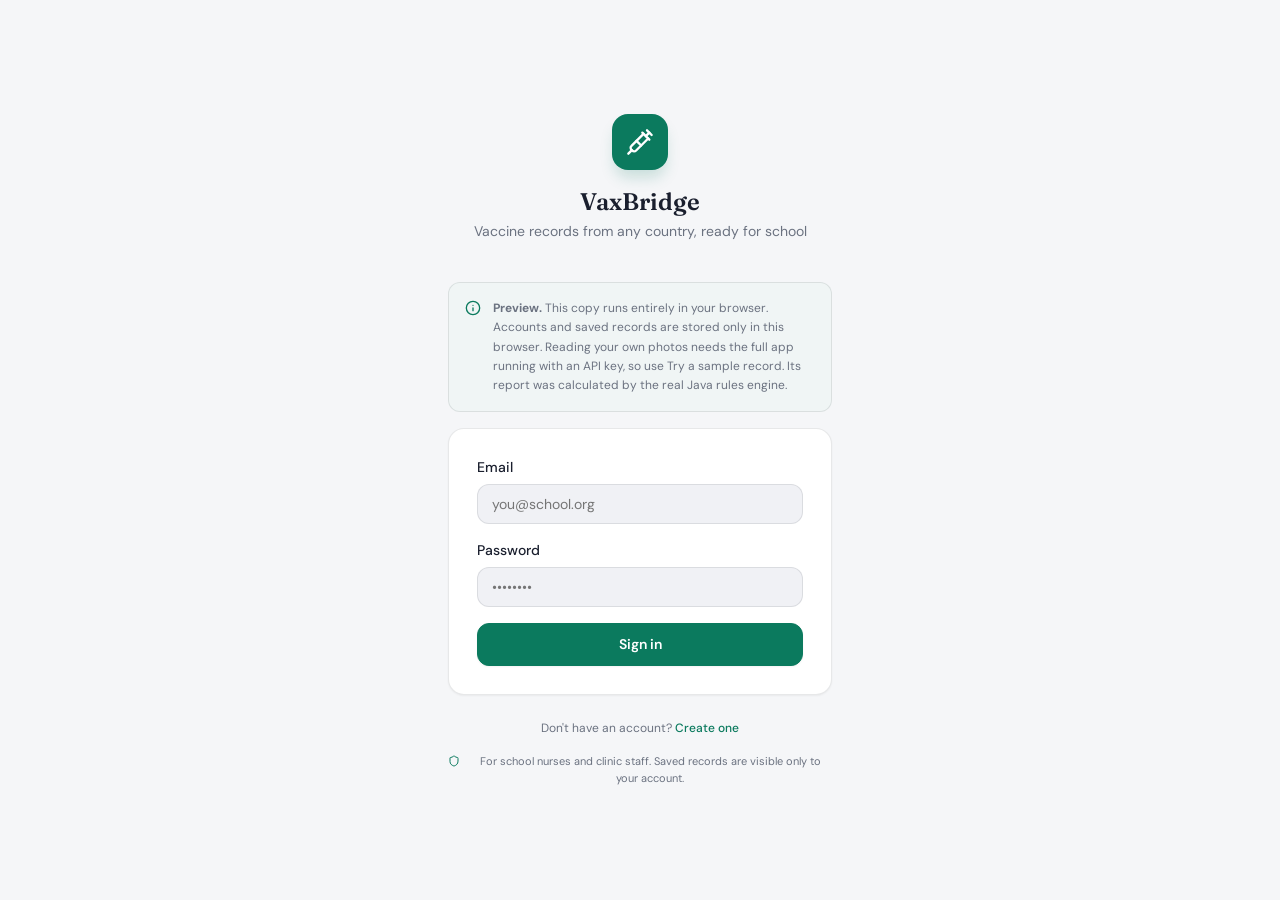
==== commit 05b74992: "Add accounts, saved records with original photos, and a dashboard Staff sign up and sign in (BCrypt-" ====
--- a/docs/index.html
+++ b/docs/index.html
@@ -81,6 +81,8 @@
   display: flex; align-items: center; justify-content: center;
 }
 .logo .i { width: 14px; height: 14px; }
+.logo.xl { width: 56px; height: 56px; border-radius: var(--radius-lg); box-shadow: 0 10px 15px -3px rgba(11, 122, 94, 0.2); }
+.logo.xl .i { width: 28px; height: 28px; }
 .logo.lg { width: 40px; height: 40px; border-radius: var(--radius); }
 .logo.lg .i { width: 20px; height: 20px; }
 .badge {
@@ -117,16 +119,19 @@
   font: 500 14px var(--sans); text-align: left; cursor: pointer; transition: background 0.15s, color 0.15s;
 }
 nav button:hover:not(:disabled) { background: var(--muted); color: var(--foreground); }
-nav button.active { background: var(--secondary); color: var(--primary); }
+nav button.active, nav button.active:hover:not(:disabled) { background: var(--secondary); color: var(--primary); }
 nav button:disabled { opacity: 0.45; cursor: default; }
 nav button span { flex: 1; }
 
-.sidebar-foot {
-  display: flex; gap: 8px; align-items: flex-start;
-  padding: 12px 8px 4px; border-top: 1px solid rgba(26, 31, 46, 0.08);
-  font-size: 11px; line-height: 1.4; color: var(--muted-foreground);
-}
-.sidebar-foot .i { width: 12px; height: 12px; margin-top: 1px; color: var(--primary); }
+.sidebar-foot { padding-top: 8px; border-top: 1px solid rgba(26, 31, 46, 0.08); }
+.sidebar-foot button {
+  display: flex; align-items: center; gap: 12px; width: 100%; padding: 8px 12px;
+  border: none; border-radius: var(--radius); background: none;
+  color: var(--muted-foreground); font: 500 14px var(--sans); cursor: pointer;
+}
+.sidebar-foot button:hover { background: var(--muted); color: var(--foreground); }
+nav .count { font: 500 11px var(--mono); color: var(--muted-foreground); }
+nav .count:empty { display: none; }
 
 main { flex: 1; min-width: 0; }
 .view { max-width: 1000px; margin: 0 auto; padding: 32px; display: flex; flex-direction: column; gap: 20px; }
@@ -344,6 +349,105 @@
 .faq details[open] summary .i { transform: rotate(180deg); }
 .faq details p { padding: 0 20px 16px; font-size: 14px; line-height: 1.6; color: var(--muted-foreground); }
 
+/* ---- sign in ------------------------------------------------------------- */
+
+.auth { min-height: 100vh; display: flex; align-items: center; justify-content: center; padding: 24px 16px; }
+.auth-box { width: 100%; max-width: 384px; }
+.auth-brand { display: flex; flex-direction: column; align-items: center; text-align: center; margin-bottom: 40px; }
+.auth-brand h1 { margin-top: 16px; }
+.auth-brand .sub { margin-top: 4px; }
+.auth-card { padding: 28px; display: flex; flex-direction: column; gap: 16px; box-shadow: 0 1px 2px rgba(0, 0, 0, 0.05); }
+.auth-card label { font-size: 14px; color: var(--foreground); display: flex; flex-direction: column; gap: 6px; }
+.auth-card input { padding: 10px 14px; }
+.auth-card .status { margin: 0; }
+.auth-switch { text-align: center; margin-top: 24px; font-size: 12px; }
+.auth-switch .link { font-size: 12px; padding: 0; }
+.auth-note { display: flex; gap: 8px; justify-content: center; margin-top: 16px; font-size: 11px; color: var(--muted-foreground); text-align: center; }
+.auth-note .i { width: 12px; height: 12px; margin-top: 2px; color: var(--primary); }
+
+/* ---- dashboard and saved records ------------------------------------------ */
+
+.stat.plain { background: var(--muted); }
+.dash-grid { display: grid; grid-template-columns: 1fr 340px; gap: 20px; align-items: start; }
+.card-row { display: flex; align-items: center; justify-content: space-between; margin-bottom: 12px; }
+.card-row .card-title { margin: 0; }
+button.link.small { font-size: 12px; padding: 0; }
+.mini-list { display: flex; flex-direction: column; gap: 8px; }
+.mini-item {
+  display: flex; align-items: center; gap: 12px; width: 100%; padding: 10px 12px; text-align: left;
+  background: none; border: 1px solid var(--border); border-radius: var(--radius); cursor: pointer;
+  font: inherit; color: inherit; transition: border-color 0.15s, background 0.15s;
+}
+.mini-item:hover { border-color: rgba(11, 122, 94, 0.3); background: rgba(236, 238, 243, 0.3); }
+.mini-item .tile { width: 32px; height: 32px; border-radius: 8px; }
+.mini-item .tile .i { width: 16px; height: 16px; }
+.mini-item .strong { font-size: 13px; white-space: nowrap; overflow: hidden; text-overflow: ellipsis; }
+.mini-item .sub { font-size: 11px; }
+.mini-item > .i { color: var(--muted-foreground); }
+.mini-item.DUE { background: var(--due-bg); border-color: var(--due-border); align-items: flex-start; }
+.mini-item.DUE > .i:first-child { color: var(--due); margin-top: 2px; }
+.mini-item.DUE .strong { color: var(--due); }
+.mini-empty { display: flex; flex-direction: column; align-items: center; text-align: center; padding: 24px 0; gap: 4px; }
+.mini-empty .i { width: 32px; height: 32px; color: #10B981; margin-bottom: 4px; }
+
+.row-head { display: flex; align-items: flex-start; justify-content: space-between; gap: 16px; flex-wrap: wrap; }
+.search { position: relative; }
+.search .i { position: absolute; left: 14px; top: 50%; transform: translateY(-50%); color: var(--muted-foreground); }
+.search input { padding: 10px 16px 10px 40px; background: var(--card); }
+.filters { display: flex; gap: 6px; flex-wrap: wrap; margin-top: -8px; }
+.filters button {
+  padding: 6px 12px; border-radius: var(--radius); border: 1px solid var(--border);
+  background: var(--card); color: var(--muted-foreground); font: 500 12px var(--sans);
+}
+.filters button:hover { border-color: rgba(11, 122, 94, 0.4); color: var(--foreground); }
+.filters button.active { background: var(--primary); border-color: var(--primary); color: #fff; }
+.record-grid { display: grid; grid-template-columns: repeat(auto-fill, minmax(280px, 1fr)); gap: 16px; }
+.record-card {
+  display: flex; flex-direction: column; gap: 16px; padding: 20px; text-align: left; cursor: pointer;
+  background: var(--card); border: 1px solid var(--border); border-radius: var(--radius-lg);
+  font: inherit; color: inherit; transition: border-color 0.15s, box-shadow 0.15s;
+}
+.record-card:hover { border-color: rgba(11, 122, 94, 0.3); box-shadow: 0 4px 6px -1px rgba(0, 0, 0, 0.05); }
+.record-card .top { display: flex; align-items: flex-start; gap: 12px; }
+.record-card .top > .i { color: var(--muted-foreground); margin-top: 2px; }
+.record-card .strong { white-space: nowrap; overflow: hidden; text-overflow: ellipsis; }
+.record-card .facts { display: flex; flex-wrap: wrap; gap: 4px 10px; margin-top: 4px; font-size: 12px; color: var(--muted-foreground); }
+.record-card .facts span { display: inline-flex; align-items: center; gap: 4px; }
+.record-card .facts .i { width: 12px; height: 12px; }
+.pills { display: flex; flex-wrap: wrap; gap: 8px; }
+.pill.plain { background: var(--muted); color: var(--muted-foreground); }
+
+.empty { display: flex; flex-direction: column; align-items: center; text-align: center; gap: 8px; padding: 48px 24px; }
+.empty .tile { margin-bottom: 8px; background: var(--muted); color: var(--muted-foreground); }
+.empty .sub { max-width: 380px; }
+.empty .row { margin-top: 12px; }
+.empty.card { border-style: dashed; }
+.view:not(.open) > .has-record { display: none; }
+.view.open > .no-record { display: none; }
+.has-record { display: flex; flex-direction: column; gap: 20px; }
+
+.report-actions { display: flex; gap: 8px; flex-wrap: wrap; }
+#saveBtn.saved { background: var(--ok-bg); color: var(--ok); border-color: var(--ok-border); box-shadow: none; opacity: 1; }
+.files-grid { display: flex; flex-wrap: wrap; gap: 12px; }
+.file-thumb {
+  display: flex; flex-direction: column; gap: 6px; width: 140px; text-decoration: none; color: var(--foreground);
+  font-size: 12px;
+}
+.file-thumb .frame {
+  height: 110px; border-radius: var(--radius); border: 1px solid var(--border); background: var(--muted);
+  display: flex; align-items: center; justify-content: center; overflow: hidden; color: var(--muted-foreground);
+}
+.file-thumb img { width: 100%; height: 100%; object-fit: cover; }
+.file-thumb .frame .i { width: 28px; height: 28px; }
+.file-thumb span { white-space: nowrap; overflow: hidden; text-overflow: ellipsis; }
+.file-thumb:hover .frame { border-color: rgba(11, 122, 94, 0.4); }
+.delete-row { display: flex; justify-content: flex-end; }
+button.danger {
+  display: inline-flex; align-items: center; gap: 6px; padding: 8px 12px; border-radius: var(--radius);
+  background: var(--card); color: #DC2626; border: 1px solid var(--due-border); font: 500 13px var(--sans);
+}
+button.danger:hover, button.danger.confirm { background: var(--due-bg); }
+
 /* ---- small screens: sidebar becomes a top bar ----------------------------- */
 
 @media (max-width: 860px) {
@@ -353,7 +457,12 @@
     flex-direction: row; flex-wrap: wrap; align-items: center; gap: 8px;
     padding: 10px 16px; border-right: none; border-bottom: 1px solid rgba(26, 31, 46, 0.08);
   }
-  .child-card, .cta, .alert-strip, .sidebar-foot, .nav-label { display: none !important; }
+  .child-card, .cta, .alert-strip, .nav-label { display: none !important; }
+  .sidebar-foot { margin-left: auto; padding: 0; border: none; order: 1; }
+  .sidebar-foot button { padding: 6px 8px; font-size: 13px; gap: 6px; }
+  .brand { order: 0; }
+  nav { order: 2; }
+  .dash-grid { grid-template-columns: 1fr; }
   .brand { padding: 0; }
   .badge { margin-left: 6px; }
   nav { flex: 1 1 100%; flex-direction: row; gap: 4px; overflow-x: auto; }
@@ -373,7 +482,7 @@
   .no-print { display: none !important; }
   .shell { display: block; }
   .view { padding: 0; max-width: none; gap: 14px; }
-  #upload, #review, #help { display: none !important; }
+  #upload, #review, #help, #dashboard, #records { display: none !important; }
   .table-card, .card, .stat { box-shadow: none; }
   .stats { grid-template-columns: repeat(4, 1fr); }
   .series-header, .series-main { grid-template-columns: 1fr 150px 190px; }
@@ -382,6 +491,7 @@
 }
 .preview-note { max-width: 1000px; margin: 20px auto -8px; width: calc(100% - 64px); }
 @media (max-width: 860px) { .preview-note { width: calc(100% - 32px); margin-top: 16px; } }
+.preview-note.auth-preview { width: 100%; margin: 0 0 16px; }
 @media print { .preview-note { display: none; } }
 </style>
 </head>
@@ -409,24 +519,54 @@
       <symbol id="i-list" viewBox="0 0 24 24"><path d="m3 17 2 2 4-4"/><path d="m3 7 2 2 4-4"/><path d="M13 6h8"/><path d="M13 12h8"/><path d="M13 18h8"/></symbol>
       <symbol id="i-chevron" viewBox="0 0 24 24"><path d="m6 9 6 6 6-6"/></symbol>
       <symbol id="i-trash" viewBox="0 0 24 24"><path d="M3 6h18"/><path d="M19 6v14a2 2 0 0 1-2 2H7a2 2 0 0 1-2-2V6"/><path d="M8 6V4a2 2 0 0 1 2-2h4a2 2 0 0 1 2 2v2"/></symbol>
+      <symbol id="i-activity" viewBox="0 0 24 24"><path d="M22 12h-2.48a2 2 0 0 0-1.93 1.46l-2.35 8.36a.25.25 0 0 1-.48 0L9.24 2.18a.25.25 0 0 0-.48 0l-2.35 8.36A2 2 0 0 1 4.49 12H2"/></symbol>
+      <symbol id="i-folder" viewBox="0 0 24 24"><path d="M20 20a2 2 0 0 0 2-2V8a2 2 0 0 0-2-2h-7.9a2 2 0 0 1-1.69-.9L9.6 3.9A2 2 0 0 0 7.93 3H4a2 2 0 0 0-2 2v13a2 2 0 0 0 2 2Z"/></symbol>
+      <symbol id="i-logout" viewBox="0 0 24 24"><path d="M9 21H5a2 2 0 0 1-2-2V5a2 2 0 0 1 2-2h4"/><path d="m16 17 5-5-5-5"/><path d="M21 12H9"/></symbol>
+      <symbol id="i-search" viewBox="0 0 24 24"><circle cx="11" cy="11" r="8"/><path d="m21 21-4.3-4.3"/></symbol>
+      <symbol id="i-right" viewBox="0 0 24 24"><path d="m9 18 6-6-6-6"/></symbol>
+      <symbol id="i-save" viewBox="0 0 24 24"><path d="M15.2 3a2 2 0 0 1 1.4.6l3.8 3.8a2 2 0 0 1 .6 1.4V19a2 2 0 0 1-2 2H5a2 2 0 0 1-2-2V5a2 2 0 0 1 2-2z"/><path d="M17 21v-7a1 1 0 0 0-1-1H8a1 1 0 0 0-1 1v7"/><path d="M7 3v4a1 1 0 0 0 1 1h7"/></symbol>
+      <symbol id="i-image" viewBox="0 0 24 24"><rect x="3" y="3" width="18" height="18" rx="2"/><circle cx="9" cy="9" r="2"/><path d="m21 15-3.09-3.09a2 2 0 0 0-2.82 0L6 21"/></symbol>
       <symbol id="i-info" viewBox="0 0 24 24"><circle cx="12" cy="12" r="10"/><path d="M12 16v-4"/><path d="M12 8h.01"/></symbol>
       <symbol id="i-sparkle" viewBox="0 0 24 24"><path d="M9.94 14.06 4 20"/><path d="m14 4 1.5 3.5L19 9l-3.5 1.5L14 14l-1.5-3.5L9 9l3.5-1.5z"/></symbol>
     </defs>
   </svg>
 
-  <div class="shell">
+  <!-- Sign in / create account -->
+  <div id="signin" class="auth hidden">
+    <div class="auth-box">
+      <div class="auth-brand">
+        <div class="logo xl"><svg class="i"><use href="#i-syringe"/></svg></div>
+        <h1>VaxBridge</h1>
+        <p class="sub">Vaccine records from any country, ready for school</p>
+      </div>
+      <div class="note-box preview-note auth-preview"><svg class="i"><use href="#i-info"/></svg><p><b>Preview.</b> This copy runs entirely in your browser. Accounts and saved records are stored only in this browser. Reading your own photos needs the full app running with an API key, so use Try a sample record. Its report was calculated by the real Java rules engine.</p></div>
+      <form id="authForm" class="card auth-card" novalidate>
+        <label id="nameField" class="hidden">Your name <input id="authName" type="text" autocomplete="name" placeholder="Pat Rivera, RN"></label>
+        <label>Email <input id="authEmail" type="email" autocomplete="email" placeholder="you@school.org"></label>
+        <label>Password <input id="authPassword" type="password" autocomplete="current-password" placeholder="••••••••"></label>
+        <p id="authStatus" class="status"></p>
+        <button id="authSubmit" class="primary wide" type="submit">Sign in</button>
+      </form>
+      <p class="auth-switch sub"><span id="authSwitchText">Don't have an account?</span>
+        <button id="authSwitch" class="link" type="button">Create one</button></p>
+      <p class="auth-note"><svg class="i"><use href="#i-shield"/></svg>
+        For school nurses and clinic staff. Saved records are visible only to your account.</p>
+    </div>
+  </div>
+
+  <div id="app" class="shell hidden">
     <aside class="sidebar no-print">
       <div class="brand">
         <div class="logo"><svg class="i"><use href="#i-syringe"/></svg></div>
         <span>VaxBridge</span>
-        <span id="dueBadge" class="badge hidden"></span>
+        <span id="dueBadge" class="badge hidden" title="Saved records with doses due now"></span>
       </div>
 
-      <div id="childCard" class="child-card hidden">
-        <div id="childInitials" class="avatar"></div>
+      <div class="child-card">
+        <div id="userInitials" class="avatar"></div>
         <div class="child-text">
-          <p id="childCardName"></p>
-          <p id="childCardMeta" class="sub"></p>
+          <p id="userName"></p>
+          <p id="userMeta" class="sub"></p>
         </div>
       </div>
 
@@ -435,22 +575,80 @@
       <div id="alertStrip" class="alert-strip hidden"></div>
 
       <nav id="nav">
-        <p class="nav-label">Workflow</p>
-        <button data-view="upload" class="active"><svg class="i"><use href="#i-upload"/></svg><span>Upload record</span></button>
-        <button data-view="review" disabled><svg class="i"><use href="#i-list"/></svg><span>Review entries</span></button>
-        <button data-view="report" disabled><svg class="i"><use href="#i-file"/></svg><span>Report</span></button>
+        <p class="nav-label">Overview</p>
+        <button data-view="dashboard"><svg class="i"><use href="#i-activity"/></svg><span>Dashboard</span></button>
+        <button data-view="records"><svg class="i"><use href="#i-folder"/></svg><span>Saved records</span><b id="recordCount" class="count"></b></button>
+        <p class="nav-label">Current record</p>
+        <button data-view="upload"><svg class="i"><use href="#i-upload"/></svg><span>Upload record</span></button>
+        <button data-view="review"><svg class="i"><use href="#i-list"/></svg><span>Review entries</span></button>
+        <button data-view="report"><svg class="i"><use href="#i-file"/></svg><span>Report</span></button>
         <p class="nav-label">App</p>
         <button data-view="help"><svg class="i"><use href="#i-help"/></svg><span>Help</span></button>
       </nav>
 
       <div class="sidebar-foot">
-        <svg class="i"><use href="#i-shield"/></svg>
-        <span>A licensed provider makes every decision. VaxBridge only reads and checks.</span>
+        <button id="signOutBtn"><svg class="i"><use href="#i-logout"/></svg><span>Sign out</span></button>
       </div>
     </aside>
 
     <main>
-      <div class="note-box preview-note"><svg class="i"><use href="#i-info"/></svg><p><b>Preview.</b> This copy runs in your browser with a made-up sample record. The results were calculated by the real Java rules engine. Reading your own photos and re-checking edited entries need the full app running with an API key.</p></div>
+      <div class="note-box preview-note"><svg class="i"><use href="#i-info"/></svg><p><b>Preview.</b> This copy runs entirely in your browser. Accounts and saved records are stored only in this browser. Reading your own photos needs the full app running with an API key, so use Try a sample record. Its report was calculated by the real Java rules engine.</p></div>
+      <!-- Dashboard -->
+      <section id="dashboard" class="view hidden">
+        <div class="view-head">
+          <h1>Dashboard</h1>
+          <p id="today" class="sub"></p>
+        </div>
+        <div id="dashStats" class="stats"></div>
+        <div id="dashEmpty" class="empty card hidden">
+          <div class="tile lg"><svg class="i"><use href="#i-upload"/></svg></div>
+          <p class="strong">No saved records yet</p>
+          <p class="sub">Upload a child's vaccine record, check it, and tap Save to records. It will show up here.</p>
+          <button class="primary go-upload"><svg class="i"><use href="#i-upload"/></svg> Upload record</button>
+        </div>
+        <div id="dashGrid" class="dash-grid">
+          <div class="card">
+            <div class="card-row">
+              <p class="card-title">Recent records</p>
+              <button class="link small" data-goto="records">See all</button>
+            </div>
+            <div id="recentList" class="mini-list"></div>
+          </div>
+          <div class="card">
+            <div class="card-row">
+              <p class="card-title">Needs attention</p>
+            </div>
+            <div id="attentionList" class="mini-list"></div>
+          </div>
+        </div>
+      </section>
+
+      <!-- Saved records -->
+      <section id="records" class="view hidden">
+        <div class="view-head row-head">
+          <div>
+            <h1>Saved records</h1>
+            <p id="recordsSub" class="sub"></p>
+          </div>
+          <button class="primary go-upload"><svg class="i"><use href="#i-upload"/></svg> Upload record</button>
+        </div>
+        <div class="search">
+          <svg class="i"><use href="#i-search"/></svg>
+          <input id="recordSearch" type="search" placeholder="Search by child's name or country">
+        </div>
+        <div id="recordFilters" class="filters">
+          <button data-filter="all" class="active">All</button>
+          <button data-filter="due">Doses due</button>
+          <button data-filter="ok">Up to date</button>
+        </div>
+        <div id="recordGrid" class="record-grid"></div>
+        <div id="recordsEmpty" class="empty hidden">
+          <div class="tile lg"><svg class="i"><use href="#i-folder"/></svg></div>
+          <p class="strong" id="recordsEmptyTitle">No saved records yet</p>
+          <p class="sub" id="recordsEmptyText">Records you save from the Report page appear here.</p>
+        </div>
+      </section>
+
       <!-- Step 1: upload -->
       <section id="upload" class="view narrow">
         <div class="view-head">
@@ -488,8 +686,9 @@
 
           <div class="note-box">
             <svg class="i"><use href="#i-shield"/></svg>
-            <p>VaxBridge reads the record with AI and does not save it. The results are for a school nurse
-              or pediatrician to check against the original. They are not a medical decision.</p>
+            <p>VaxBridge reads the record with AI. Nothing is stored unless you save it to your records.
+              The results are for a school nurse or pediatrician to check against the original. They are not a
+              medical decision.</p>
           </div>
         </div>
 
@@ -503,6 +702,16 @@
 
       <!-- Step 2: nurse reviews what the AI read -->
       <section id="review" class="view hidden">
+        <div class="empty card no-record">
+          <div class="tile lg"><svg class="i"><use href="#i-list"/></svg></div>
+          <p class="strong">No record open</p>
+          <p class="sub">Upload a record (or try the sample) to check what was read, or open one of your saved records.</p>
+          <div class="row">
+            <button class="primary go-upload"><svg class="i"><use href="#i-upload"/></svg> Upload record</button>
+            <button class="outline" data-goto="records"><svg class="i"><use href="#i-folder"/></svg> Saved records</button>
+          </div>
+        </div>
+        <div class="has-record">
         <button id="backToUpload" class="back"><svg class="i"><use href="#i-back"/></svg> Back to upload</button>
         <div class="view-head">
           <h1>Check what was read</h1>
@@ -540,10 +749,21 @@
           <button id="evaluateBtn" class="primary">Check against US schedule</button>
         </div>
         <p id="reviewStatus" class="status"></p>
+        </div>
       </section>
 
       <!-- Step 3: report to print and sign -->
       <section id="report" class="view hidden">
+        <div class="empty card no-record">
+          <div class="tile lg"><svg class="i"><use href="#i-file"/></svg></div>
+          <p class="strong">No report yet</p>
+          <p id="noReportText" class="sub">Upload a record and check it against the US schedule, or open a saved record.</p>
+          <div class="row">
+            <button id="noReportAction" class="primary go-upload"><svg class="i"><use href="#i-upload"/></svg> Upload record</button>
+            <button class="outline" data-goto="records"><svg class="i"><use href="#i-folder"/></svg> Saved records</button>
+          </div>
+        </div>
+        <div class="has-record">
         <button id="backToReview" class="back no-print"><svg class="i"><use href="#i-back"/></svg> Edit entries</button>
         <div class="report-head">
           <div class="tile"><svg class="i"><use href="#i-file"/></svg></div>
@@ -551,8 +771,12 @@
             <h1>Immunization catch-up report</h1>
             <div id="reportMeta" class="meta"></div>
           </div>
-          <button id="printBtn" class="primary no-print"><svg class="i"><use href="#i-print"/></svg> Print / save PDF</button>
-        </div>
+          <div class="report-actions no-print">
+            <button id="saveBtn" class="primary"><svg class="i"><use href="#i-save"/></svg> <span>Save to records</span></button>
+            <button id="printBtn" class="outline"><svg class="i"><use href="#i-print"/></svg> Print</button>
+          </div>
+        </div>
+        <p id="saveStatus" class="status no-print"></p>
 
         <div id="summaryCounts" class="stats"></div>
 
@@ -570,6 +794,11 @@
           <div id="seriesList"></div>
         </div>
         <div id="ignoredList"></div>
+
+        <div id="filesCard" class="card no-print hidden">
+          <p class="card-title"><svg class="i"><use href="#i-image"/></svg> Original record</p>
+          <div id="filesList" class="files-grid"></div>
+        </div>
 
         <div class="card signoff">
           <p class="card-title"><svg class="i"><use href="#i-check"/></svg> Provider review</p>
@@ -580,6 +809,11 @@
             <div><span>Clinic / school</span><div class="line"></div></div>
           </div>
           <label class="approve"><span class="box"></span> I reviewed the original record and approve this report.</label>
+        </div>
+
+        <div id="deleteRow" class="delete-row no-print hidden">
+          <button id="deleteBtn" class="danger"><svg class="i"><use href="#i-trash"/></svg> Delete this saved record</button>
+        </div>
         </div>
       </section>
 
@@ -622,8 +856,9 @@
           </details>
           <details>
             <summary>Is the record saved?<svg class="i"><use href="#i-chevron"/></svg></summary>
-            <p>No. VaxBridge sends the photo to the AI to read it and does not store it. Print or save the report
-              as a PDF to keep it.</p>
+            <p>Only if you tap Save to records on the Report page. The reviewed entries and the original photos are
+              then stored in your account, and only you can see them when signed in. Opening a saved record
+              re-checks it against the schedule as of today, so the due dates stay current.</p>
           </details>
         </div>
       </section>
@@ -642,23 +877,143 @@
   </template>
 
   <script>
-// Preview only: answers the app's API calls from data captured from the real server.
+// Preview only: stands in for the Java server so this page works on its own (for example on GitHub Pages).
+// Accounts and saved records are kept in this browser's storage. Reports use results captured from the
+// real rules engine for the sample record.
 const PREVIEW = {"sample": {"childName": "Sofía Ejemplo (sample)", "dateOfBirth": "2017-09-14", "country": "Guatemala", "language": "Spanish", "warnings": ["This is a made-up sample record for demonstration."], "entries": [{"originalText": "BCG", "englishName": "BCG (tuberculosis)", "antigens": ["BCG"], "date": "2017-09-14", "dateAsWritten": "14/09/2017", "confidence": "high", "notes": ""}, {"originalText": "Hepatitis B (RN)", "englishName": "Hepatitis B, birth dose", "antigens": ["HepB"], "date": "2017-09-14", "dateAsWritten": "14/09/2017", "confidence": "high", "notes": ""}, {"originalText": "Pentavalente 1a", "englishName": "Pentavalent dose 1 (DTwP-HepB-Hib)", "antigens": ["DTaP", "HepB", "Hib"], "date": "2017-11-14", "dateAsWritten": "14/11/2017", "confidence": "high", "notes": ""}, {"originalText": "IPV 1a", "englishName": "Inactivated polio dose 1", "antigens": ["IPV"], "date": "2017-11-14", "dateAsWritten": "14/11/2017", "confidence": "high", "notes": ""}, {"originalText": "Rotavirus 1a", "englishName": "Rotavirus dose 1", "antigens": ["RV"], "date": "2017-11-14", "dateAsWritten": "14/11/2017", "confidence": "high", "notes": ""}, {"originalText": "Neumococo 1a", "englishName": "Pneumococcal conjugate dose 1", "antigens": ["PCV"], "date": "2017-11-14", "dateAsWritten": "14/11/2017", "confidence": "high", "notes": ""}, {"originalText": "Pentavalente 2a", "englishName": "Pentavalent dose 2", "antigens": ["DTaP", "HepB", "Hib"], "date": "2018-01-15", "dateAsWritten": "15/01/2018", "confidence": "high", "notes": ""}, {"originalText": "bOPV 2a", "englishName": "Oral polio (bivalent) dose 2", "antigens": ["OPV"], "date": "2018-01-15", "dateAsWritten": "15/01/2018", "confidence": "high", "notes": ""}, {"originalText": "Rotavirus 2a", "englishName": "Rotavirus dose 2", "antigens": ["RV"], "date": "2018-01-15", "dateAsWritten": "15/01/2018", "confidence": "high", "notes": ""}, {"originalText": "Neumococo 2a", "englishName": "Pneumococcal conjugate dose 2", "antigens": ["PCV"], "date": "2018-01-15", "dateAsWritten": "15/01/2018", "confidence": "high", "notes": ""}, {"originalText": "Pentavalente 3a", "englishName": "Pentavalent dose 3", "antigens": ["DTaP", "HepB", "Hib"], "date": "2018-03-14", "dateAsWritten": "14/03/2018", "confidence": "high", "notes": ""}, {"originalText": "bOPV 3a", "englishName": "Oral polio (bivalent) dose 3", "antigens": ["OPV"], "date": "2018-03-14", "dateAsWritten": "14/03/2018", "confidence": "high", "notes": ""}, {"originalText": "SPR 1a", "englishName": "MMR dose 1 (sarampión, paperas, rubéola)", "antigens": ["MMR"], "date": "2018-09-20", "dateAsWritten": "20/09/2018", "confidence": "high", "notes": ""}, {"originalText": "Neumococo refuerzo", "englishName": "Pneumococcal booster", "antigens": ["PCV"], "date": "2018-09-20", "dateAsWritten": "20/09/2018", "confidence": "high", "notes": ""}, {"originalText": "DPT 1er refuerzo", "englishName": "DTP booster 1", "antigens": ["DTaP"], "date": "2019-03-18", "dateAsWritten": "18/03/2019", "confidence": "high", "notes": ""}, {"originalText": "bOPV 1er refuerzo", "englishName": "Oral polio booster 1", "antigens": ["OPV"], "date": "2019-03-18", "dateAsWritten": "18/03/2019", "confidence": "high", "notes": ""}, {"originalText": "SPR 2a", "englishName": "MMR dose 2", "antigens": ["MMR"], "date": "2019-03-18", "dateAsWritten": "18/03/2019", "confidence": "high", "notes": ""}, {"originalText": "DPT 2o refuerzo", "englishName": "DTP booster 2", "antigens": ["DTaP"], "date": "2021-09-20", "dateAsWritten": "20/09/2021", "confidence": "low", "notes": "Day could be 20 or 28; ink is smudged."}, {"originalText": "bOPV 2o refuerzo", "englishName": "Oral polio booster 2", "antigens": ["OPV"], "date": "2021-09-20", "dateAsWritten": "20/09/2021", "confidence": "low", "notes": "Same smudged date as the DPT booster."}]}, "antigens": {"HepB": "Hepatitis B", "RV": "Rotavirus", "DTaP": "DTaP / DTP (diphtheria, tetanus, pertussis)", "DT": "DT (diphtheria, tetanus)", "Tdap": "Tdap", "Td": "Td", "Hib": "Hib", "PCV": "Pneumococcal conjugate", "IPV": "Polio, inactivated (IPV)", "OPV": "Polio, oral (OPV)", "MMR": "Measles, mumps, rubella (MMR)", "Measles": "Measles only", "MR": "Measles-rubella (MR)", "VAR": "Varicella (chickenpox)", "HepA": "Hepatitis A", "MenACWY": "Meningococcal ACWY", "HPV": "HPV", "BCG": "BCG (tuberculosis)", "Other": "Other / not used in US schedule"}, "report": {"dateOfBirth": "2017-09-14", "asOf": "2026-10-25", "series": [{"key": "HepB", "name": "Hepatitis B", "status": "COMPLETE", "summary": "Complete: 3 valid dose(s).", "doses": [{"given": "2017-09-14", "antigen": "HepB", "valid": true, "reason": "", "sourceText": "Hepatitis B (RN)"}, {"given": "2017-11-14", "antigen": "HepB", "valid": true, "reason": "", "sourceText": "Pentavalente 1a"}, {"given": "2018-01-15", "antigen": "HepB", "valid": false, "reason": "Given before the minimum age of 24 weeks for the final dose.", "sourceText": "Pentavalente 2a"}, {"given": "2018-03-14", "antigen": "HepB", "valid": true, "reason": "", "sourceText": "Pentavalente 3a"}], "nextDoses": [], "notes": []}, {"key": "RV", "name": "Rotavirus", "status": "NOT_NEEDED", "summary": "Not given after 8 months of age.", "doses": [{"given": "2017-11-14", "antigen": "RV", "valid": true, "reason": "", "sourceText": "Rotavirus 1a"}, {"given": "2018-01-15", "antigen": "RV", "valid": true, "reason": "", "sourceText": "Rotavirus 2a"}], "nextDoses": [], "notes": []}, {"key": "DTaP", "name": "Diphtheria, tetanus, pertussis (DTaP / Tdap)", "status": "COMPLETE", "summary": "Complete: 5 valid dose(s).", "doses": [{"given": "2017-11-14", "antigen": "DTaP", "valid": true, "reason": "", "sourceText": "Pentavalente 1a"}, {"given": "2018-01-15", "antigen": "DTaP", "valid": true, "reason": "", "sourceText": "Pentavalente 2a"}, {"given": "2018-03-14", "antigen": "DTaP", "valid": true, "reason": "", "sourceText": "Pentavalente 3a"}, {"given": "2019-03-18", "antigen": "DTaP", "valid": true, "reason": "", "sourceText": "DPT 1er refuerzo"}, {"given": "2021-09-20", "antigen": "DTaP", "valid": true, "reason": "", "sourceText": "DPT 2o refuerzo"}], "nextDoses": [], "notes": ["Adolescent Tdap booster will be due at age 11-12 (on or after Sep 14, 2028)."]}, {"key": "Hib", "name": "Haemophilus influenzae type b (Hib)", "status": "NOT_NEEDED", "summary": "Not routinely needed for healthy children age 5 and older.", "doses": [{"given": "2017-11-14", "antigen": "Hib", "valid": true, "reason": "", "sourceText": "Pentavalente 1a"}, {"given": "2018-01-15", "antigen": "Hib", "valid": true, "reason": "", "sourceText": "Pentavalente 2a"}, {"given": "2018-03-14", "antigen": "Hib", "valid": true, "reason": "", "sourceText": "Pentavalente 3a"}], "nextDoses": [], "notes": []}, {"key": "PCV", "name": "Pneumococcal conjugate (PCV)", "status": "COMPLETE", "summary": "Complete: 3 valid dose(s).", "doses": [{"given": "2017-11-14", "antigen": "PCV", "valid": true, "reason": "", "sourceText": "Neumococo 1a"}, {"given": "2018-01-15", "antigen": "PCV", "valid": true, "reason": "", "sourceText": "Neumococo 2a"}, {"given": "2018-09-20", "antigen": "PCV", "valid": true, "reason": "", "sourceText": "Neumococo refuerzo"}], "nextDoses": [], "notes": []}, {"key": "Polio", "name": "Polio (IPV)", "status": "DUE", "summary": "Needs 2 more dose(s). Next dose is due now.", "doses": [{"given": "2017-11-14", "antigen": "IPV", "valid": true, "reason": "", "sourceText": "IPV 1a"}, {"given": "2018-01-15", "antigen": "OPV", "valid": false, "reason": "Oral polio given on or after April 1, 2016 was bivalent OPV and does not count toward the US polio series.", "sourceText": "bOPV 2a"}, {"given": "2018-03-14", "antigen": "OPV", "valid": false, "reason": "Oral polio given on or after April 1, 2016 was bivalent OPV and does not count toward the US polio series.", "sourceText": "bOPV 3a"}, {"given": "2019-03-18", "antigen": "OPV", "valid": false, "reason": "Oral polio given on or after April 1, 2016 was bivalent OPV and does not count toward the US polio series.", "sourceText": "bOPV 1er refuerzo"}, {"given": "2021-09-20", "antigen": "OPV", "valid": false, "reason": "Oral polio given on or after April 1, 2016 was bivalent OPV and does not count toward the US polio series.", "sourceText": "bOPV 2o refuerzo"}], "nextDoses": ["2026-10-25", "2027-04-25"], "notes": []}, {"key": "MMR", "name": "Measles, mumps, rubella (MMR)", "status": "COMPLETE", "summary": "Complete: 2 valid dose(s).", "doses": [{"given": "2018-09-20", "antigen": "MMR", "valid": true, "reason": "", "sourceText": "SPR 1a"}, {"given": "2019-03-18", "antigen": "MMR", "valid": true, "reason": "", "sourceText": "SPR 2a"}], "nextDoses": [], "notes": []}, {"key": "VAR", "name": "Varicella (chickenpox)", "status": "DUE", "summary": "Needs 2 more dose(s). Next dose is due now.", "doses": [], "nextDoses": ["2026-10-25", "2027-01-25"], "notes": ["If the child has had chickenpox, a provider can document this as evidence of immunity instead of vaccination."]}, {"key": "HepA", "name": "Hepatitis A", "status": "DUE", "summary": "Needs 2 more dose(s). Next dose is due now.", "doses": [], "nextDoses": ["2026-10-25", "2027-04-25"], "notes": []}, {"key": "MenACWY", "name": "Meningococcal ACWY", "status": "NOT_NEEDED", "summary": "Not due until age 11-12.", "doses": [], "nextDoses": [], "notes": []}, {"key": "HPV", "name": "Human papillomavirus (HPV)", "status": "NOT_NEEDED", "summary": "Not due until age 11-12 (may start at age 9).", "doses": [], "nextDoses": [], "notes": ["HPV is recommended but is not required for school entry in most states."]}], "ignored": [{"given": "2017-09-14", "antigen": "BCG", "valid": false, "reason": "BCG is not part of the US schedule; no action needed.", "sourceText": "BCG"}]}};
-window.fetch = async (path) => {
-  const ok = (data) => ({ ok: true, status: 200, json: async () => data });
-  if (path === "/api/sample") return ok(PREVIEW.sample);
-  if (path === "/api/antigens") return ok(PREVIEW.antigens);
-  if (path === "/api/evaluate") return ok(PREVIEW.report);
-  return { ok: false, status: 501, json: async () => ({ error:
-    "Reading photos needs the full app running with an API key. Use Try a sample record to see how it works." }) };
+const previewStore = (() => {
+  const memory = {};
+  const get = (k, fallback) => {
+    try { const v = localStorage.getItem(k); return v ? JSON.parse(v) : fallback; } catch { return memory[k] ?? fallback; }
+  };
+  const set = (k, v) => {
+    memory[k] = v;
+    try { localStorage.setItem(k, JSON.stringify(v)); } catch { /* storage full or blocked: keep in memory */ }
+  };
+  return { get, set };
+})();
+
+async function previewHash(text) {
+  const bytes = new TextEncoder().encode("vaxbridge-preview:" + text);
+  const digest = await crypto.subtle.digest("SHA-256", bytes);
+  return [...new Uint8Array(digest)].map((b) => b.toString(16).padStart(2, "0")).join("");
+}
+
+function previewSummary(r) {
+  const counts = { COMPLETE: 0, DUE: 0, UPCOMING: 0, NOT_NEEDED: 0 };
+  const due = [];
+  let next = null;
+  for (const s of PREVIEW.report.series) {
+    counts[s.status]++;
+    if (s.status === "DUE") due.push(s.name);
+    if ((s.status === "DUE" || s.status === "UPCOMING") && s.nextDoses.length && (!next || s.nextDoses[0] < next)) next = s.nextDoses[0];
+  }
+  const rec = r.record;
+  return { id: r.id, childName: rec.childName, dateOfBirth: rec.dateOfBirth, country: rec.country, language: rec.language,
+    savedAt: r.savedAt, updatedAt: r.updatedAt, entryCount: (rec.entries || []).length, fileCount: r.files.length,
+    counts, dueVaccines: due, nextDose: next };
+}
+
+const readAsDataUrl = (file) => new Promise((resolve) => {
+  const reader = new FileReader();
+  reader.onload = () => resolve(reader.result);
+  reader.readAsDataURL(file);
+});
+
+window.fetch = async (path, options = {}) => {
+  const method = (options.method || "GET").toUpperCase();
+  const reply = (status, data) => ({ ok: status < 300, status, json: async () => data });
+  const fail = (status, error) => reply(status, { error });
+  const body = () => JSON.parse(options.body || "{}");
+  const users = previewStore.get("vb-users", {});
+  const email = previewStore.get("vb-session", null);
+  const user = email && users[email];
+
+  if (path === "/api/sample") return reply(200, PREVIEW.sample);
+  if (path === "/api/antigens") return reply(200, PREVIEW.antigens);
+  if (path === "/api/evaluate") return reply(200, PREVIEW.report);
+  if (path === "/api/extract") return fail(501,
+    "Reading photos needs the full app running with an API key. Use Try a sample record to see how it works.");
+
+  if (path === "/api/auth/signup") {
+    const { name = "", email: e = "", password = "" } = body();
+    const key = e.trim().toLowerCase();
+    if (!name.trim()) return fail(400, "Enter your name.");
+    if (!/^[^@\s]+@[^@\s]+\.[^@\s]+$/.test(key)) return fail(400, "Enter a valid email address.");
+    if (password.length < 8) return fail(400, "Use a password with at least 8 characters.");
+    if (users[key]) return fail(409, "An account with this email already exists. Sign in instead.");
+    users[key] = { id: Date.now(), name: name.trim(), email: key, hash: await previewHash(password) };
+    previewStore.set("vb-users", users);
+    previewStore.set("vb-session", key);
+    return reply(200, { id: users[key].id, name: users[key].name, email: key });
+  }
+  if (path === "/api/auth/login") {
+    const { email: e = "", password = "" } = body();
+    const u = users[e.trim().toLowerCase()];
+    if (!u || u.hash !== await previewHash(password)) return fail(401, "Email or password is incorrect.");
+    previewStore.set("vb-session", u.email);
+    return reply(200, { id: u.id, name: u.name, email: u.email });
+  }
+  if (path === "/api/auth/logout") { previewStore.set("vb-session", null); return reply(204, {}); }
+  if (!user) return fail(401, "Sign in to see saved records.");
+  if (path === "/api/auth/me") return reply(200, { id: user.id, name: user.name, email: user.email });
+
+  const key = "vb-records:" + user.email;
+  const records = previewStore.get(key, []);
+  const m = path.match(/^\/api\/records(?:\/(\d+))?$/);
+  if (!m) return fail(404, "Not found.");
+  const id = m[1] && Number(m[1]);
+  const found = id && records.find((r) => r.id === id);
+  if (id && !found) return fail(404, "Record not found.");
+  const now = new Date().toISOString();
+
+  if (!id && method === "GET") {
+    return reply(200, [...records].sort((a, b) => b.updatedAt.localeCompare(a.updatedAt)).map(previewSummary));
+  }
+  if (!id && method === "POST") {
+    const record = JSON.parse(await options.body.get("record").text());
+    if (!record.dateOfBirth) return fail(400, "Enter the child's date of birth before saving.");
+    const files = [];
+    let total = 0;
+    for (const f of options.body.getAll("files")) {
+      total += f.size;
+      // Browser storage is small, so the preview keeps only small photos.
+      if (total < 1500000) files.push({ id: files.length + 1, name: f.name, contentType: f.type, size: f.size, url: await readAsDataUrl(f) });
+    }
+    const saved = { id: Date.now(), record, savedAt: now, updatedAt: now, files };
+    previewStore.set(key, [...records, saved]);
+    return reply(200, previewSummary(saved));
+  }
+  if (method === "GET") return reply(200, { summary: previewSummary(found), record: found.record, report: PREVIEW.report, files: found.files });
+  if (method === "PUT") {
+    Object.assign(found, { record: body(), updatedAt: now });
+    previewStore.set(key, records);
+    return reply(200, previewSummary(found));
+  }
+  if (method === "DELETE") {
+    previewStore.set(key, records.filter((r) => r.id !== id));
+    return reply(204, {});
+  }
+  return fail(405, "Not supported in the preview.");
 };
 
-// VaxBridge front end. Talks to the JSON API in ApiController.java.
+// VaxBridge front end. Talks to the JSON API in ApiController.java, AuthController.java and RecordsController.java.
 
 const $ = (id) => document.getElementById(id);
 let antigenNames = {};
 let selectedFiles = [];
-let lastRecord = null;
+let user = null;
+let summaries = [];
+
+// The record being worked on: what was read, the latest report, and whether it is saved.
+const current = {
+  record: null,      // the record as read or as last saved
+  report: null,      // the last report shown
+  savedId: null,     // id in Saved records, or null if not saved yet
+  files: [],         // File objects from this upload (not saved yet)
+  savedFiles: [],    // files stored with the saved record
+  dirty: false,      // entries changed since the last save or report
+};
 
 const STATUS = {
   DUE:        { label: "Due now",                icon: "alert", stat: "Due now",            sub: "catch-up dose needed" },
@@ -670,17 +1025,16 @@
 // ---- helpers ---------------------------------------------------------------
 
 function show(view) {
-  for (const id of ["upload", "review", "report", "help"]) {
+  for (const id of ["dashboard", "records", "upload", "review", "report", "help"]) {
     $(id).classList.toggle("hidden", id !== view);
   }
   for (const btn of $("nav").querySelectorAll("button")) {
     btn.classList.toggle("active", btn.dataset.view === view);
   }
+  if (view === "dashboard") renderDashboard();
+  if (view === "records") renderRecords();
+  if (view === "report") updateNoReport();
   window.scrollTo(0, 0);
-}
-
-function enableNav(view, on = true) {
-  $("nav").querySelector(`[data-view="${view}"]`).disabled = !on;
 }
 
 function setStatus(el, text, isError = false) {
@@ -691,14 +1045,24 @@
 async function api(path, options) {
   const res = await fetch(path, options);
   const data = await res.json().catch(() => ({}));
+  if (res.status === 401 && user && !path.startsWith("/api/auth/")) {
+    signedOut();
+  }
   if (!res.ok) throw new Error(data.error || `Request failed (${res.status})`);
   return data;
 }
 
+const postJson = (path, body, method = "POST") =>
+  api(path, { method, headers: { "Content-Type": "application/json" }, body: JSON.stringify(body) });
+
 function formatDate(iso) {
   if (!iso) return "";
-  const [y, m, d] = iso.split("-").map(Number);
+  const [y, m, d] = iso.slice(0, 10).split("-").map(Number);
   return new Date(y, m - 1, d).toLocaleDateString("en-US", { month: "short", day: "numeric", year: "numeric" });
+}
+
+function formatInstant(iso) {
+  return iso ? new Date(iso).toLocaleDateString("en-US", { month: "short", day: "numeric", year: "numeric" }) : "";
 }
 
 function el(tag, attrs = {}, ...children) {
@@ -726,12 +1090,203 @@
   return name.trim().split(/\s+/).map((w) => w[0]?.toUpperCase() ?? "").join("").slice(0, 2) || "?";
 }
 
+const plural = (n, word, many = word + "s") => `${n} ${n === 1 ? word : many}`;
+
+// ---- sign in ---------------------------------------------------------------
+
+let creatingAccount = false;
+
+function setAuthMode(create) {
+  creatingAccount = create;
+  $("nameField").classList.toggle("hidden", !create);
+  $("authSubmit").textContent = create ? "Create account" : "Sign in";
+  $("authSwitchText").textContent = create ? "Already have an account?" : "Don't have an account?";
+  $("authSwitch").textContent = create ? "Sign in" : "Create one";
+  $("authPassword").autocomplete = create ? "new-password" : "current-password";
+  setStatus($("authStatus"), "");
+}
+
+$("authSwitch").addEventListener("click", () => setAuthMode(!creatingAccount));
+
+$("authForm").addEventListener("submit", async (e) => {
+  e.preventDefault();
+  const body = { email: $("authEmail").value, password: $("authPassword").value };
+  if (creatingAccount) body.name = $("authName").value;
+  $("authSubmit").disabled = true;
+  try {
+    signedIn(await postJson(creatingAccount ? "/api/auth/signup" : "/api/auth/login", body));
+    $("authPassword").value = "";
+  } catch (err) {
+    setStatus($("authStatus"), err.message, true);
+  } finally {
+    $("authSubmit").disabled = false;
+  }
+});
+
+async function signedIn(u) {
+  user = u;
+  $("signin").classList.add("hidden");
+  $("app").classList.remove("hidden");
+  $("userInitials").textContent = initials(u.name);
+  $("userName").textContent = u.name;
+  await loadSummaries();
+  show("dashboard");
+}
+
+function signedOut() {
+  user = null;
+  summaries = [];
+  Object.assign(current, { record: null, report: null, savedId: null, files: [], savedFiles: [], dirty: false });
+  setFiles([]);
+  $("review").classList.remove("open");
+  $("report").classList.remove("open");
+  $("app").classList.add("hidden");
+  $("signin").classList.remove("hidden");
+  setAuthMode(false);
+}
+
+$("signOutBtn").addEventListener("click", async () => {
+  await api("/api/auth/logout", { method: "POST" }).catch(() => {});
+  signedOut();
+});
+
 // ---- navigation ------------------------------------------------------------
 
 for (const btn of $("nav").querySelectorAll("button")) {
   btn.addEventListener("click", () => show(btn.dataset.view));
 }
-$("newRecordBtn").addEventListener("click", () => { setFiles([]); show("upload"); });
+document.addEventListener("click", (e) => {
+  const target = e.target.closest("[data-goto], .go-upload");
+  if (!target) return;
+  if (target.classList.contains("go-upload")) startNewRecord();
+  else show(target.dataset.goto);
+});
+$("newRecordBtn").addEventListener("click", startNewRecord);
+
+function startNewRecord() {
+  setFiles([]);
+  setStatus($("uploadStatus"), "");
+  show("upload");
+}
+
+// ---- saved records: dashboard and list --------------------------------------
+
+async function loadSummaries() {
+  try {
+    summaries = await api("/api/records");
+  } catch {
+    summaries = [];
+  }
+  const due = summaries.filter((s) => s.counts.DUE > 0).length;
+  $("userMeta").textContent = plural(summaries.length, "saved record");
+  $("recordCount").textContent = summaries.length || "";
+  $("dueBadge").textContent = due;
+  $("dueBadge").classList.toggle("hidden", !due);
+  $("alertStrip").replaceChildren(...(due
+    ? [el("div", { className: "DUE" }, icon("alert"), `${plural(due, "child", "children")} with doses due now`)]
+    : []));
+  $("alertStrip").classList.toggle("hidden", !due);
+}
+
+function stat(kind, value, label, sub) {
+  return el("div", { className: `stat ${kind}` },
+    el("b", { textContent: value }), el("p", { className: "label", textContent: label }), el("p", { className: "sub", textContent: sub }));
+}
+
+function recordFacts(s) {
+  return el("div", { className: "facts" },
+    ...(s.country ? [el("span", {}, icon("globe"), s.country)] : []),
+    el("span", {}, icon("calendar"), `Born ${formatDate(s.dateOfBirth)}`));
+}
+
+function renderDashboard() {
+  $("today").textContent = new Date().toLocaleDateString("en-US", { weekday: "long", year: "numeric", month: "long", day: "numeric" });
+  const childrenDue = summaries.filter((s) => s.counts.DUE > 0);
+  const dosesDue = summaries.reduce((n, s) => n + s.counts.DUE, 0);
+  const upToDate = summaries.filter((s) => s.counts.DUE === 0).length;
+  $("dashStats").replaceChildren(
+    stat("plain", summaries.length, "Saved records", "children checked"),
+    stat("plain", dosesDue, "Vaccines due now", "across all children"),
+    stat("COMPLETE", upToDate, "Up to date", "nothing due today"),
+    stat("DUE", childrenDue.length, "Need a visit", "children with doses due"),
+  );
+
+  const empty = summaries.length === 0;
+  $("dashEmpty").classList.toggle("hidden", !empty);
+  $("dashGrid").classList.toggle("hidden", empty);
+  if (empty) return;
+
+  $("recentList").replaceChildren(...summaries.slice(0, 5).map((s) =>
+    el("button", { className: "mini-item", onclick: () => openSaved(s.id) },
+      el("div", { className: "tile" }, icon("file")),
+      el("div", { className: "grow" },
+        el("p", { className: "strong", textContent: s.childName || "Unnamed child" }),
+        el("p", { className: "sub", textContent: `${s.country || "Unknown country"} · saved ${formatInstant(s.updatedAt)}` })),
+      s.counts.DUE ? statusPill("DUE") : statusPill(s.counts.UPCOMING ? "UPCOMING" : "COMPLETE"))));
+
+  $("attentionList").replaceChildren(...(childrenDue.length
+    ? childrenDue.map((s) => el("button", { className: "mini-item DUE", onclick: () => openSaved(s.id) },
+        icon("alert"),
+        el("div", { className: "grow" },
+          el("p", { className: "strong", textContent: s.childName || "Unnamed child" }),
+          el("p", { className: "sub", textContent: `${plural(s.counts.DUE, "vaccine")} due: ${s.dueVaccines.join(", ")}` }))))
+    : [el("div", { className: "mini-empty" }, icon("check"),
+        el("p", { className: "strong", textContent: "All caught up" }),
+        el("p", { className: "sub", textContent: "No saved child has a dose due today." }))]));
+}
+
+let recordFilter = "all";
+for (const btn of $("recordFilters").children) {
+  btn.addEventListener("click", () => {
+    recordFilter = btn.dataset.filter;
+    for (const b of $("recordFilters").children) b.classList.toggle("active", b === btn);
+    renderRecords();
+  });
+}
+$("recordSearch").addEventListener("input", renderRecords);
+
+function renderRecords() {
+  const q = $("recordSearch").value.trim().toLowerCase();
+  const shown = summaries
+    .filter((s) => recordFilter === "all" || (recordFilter === "due") === (s.counts.DUE > 0))
+    .filter((s) => !q || `${s.childName} ${s.country}`.toLowerCase().includes(q));
+  $("recordsSub").textContent = plural(summaries.length, "record") + " saved to your account";
+  $("recordGrid").replaceChildren(...shown.map((s) => el("button", { className: "record-card", onclick: () => openSaved(s.id) },
+    el("div", { className: "top" },
+      el("div", { className: "tile" }, icon("file")),
+      el("div", { className: "grow" },
+        el("p", { className: "strong", textContent: s.childName || "Unnamed child" }),
+        recordFacts(s)),
+      icon("right")),
+    el("div", { className: "pills" },
+      el("span", { className: "pill plain", textContent: plural(s.entryCount, "entry", "entries") }),
+      ...(s.counts.DUE ? [el("span", { className: "pill DUE" }, icon("alert"), `${s.counts.DUE} due now`)] : []),
+      ...(s.counts.UPCOMING ? [el("span", { className: "pill UPCOMING" }, icon("clock"), `${s.counts.UPCOMING} later`)] : []),
+      ...(!s.counts.DUE && !s.counts.UPCOMING ? [el("span", { className: "pill COMPLETE" }, icon("check"), "Up to date")] : []),
+      ...(s.fileCount ? [el("span", { className: "pill plain" }, icon("image"), plural(s.fileCount, "photo"))] : [])))));
+  $("recordsEmpty").classList.toggle("hidden", shown.length > 0);
+  $("recordsEmptyTitle").textContent = summaries.length ? "No matching records" : "No saved records yet";
+  $("recordsEmptyText").textContent = summaries.length
+    ? "Try a different name or filter."
+    : "Upload a record, check it, and tap Save to records on the Report page.";
+}
+
+async function openSaved(id) {
+  try {
+    const detail = await api(`/api/records/${id}`);
+    loadRecord(detail.record, { savedId: id, savedFiles: detail.files });
+    showReport(detail.report);
+  } catch (err) {
+    alertStatus(err.message);
+  }
+}
+
+function alertStatus(message) {
+  show("records");
+  $("recordsEmpty").classList.remove("hidden");
+  $("recordsEmptyTitle").textContent = "Couldn't open that record";
+  $("recordsEmptyText").textContent = message;
+}
 
 // ---- step 1: upload --------------------------------------------------------
 
@@ -779,7 +1334,9 @@
   setStatus($("uploadStatus"), "");
   processing(true);
   try {
-    showReview(await api("/api/extract", { method: "POST", body: form }));
+    const record = await api("/api/extract", { method: "POST", body: form });
+    loadRecord(record, { files: selectedFiles });
+    show("review");
   } catch (err) {
     setStatus($("uploadStatus"), err.message, true);
   } finally {
@@ -789,7 +1346,8 @@
 
 $("sampleBtn").addEventListener("click", async () => {
   try {
-    showReview(await api("/api/sample"));
+    loadRecord(await api("/api/sample"));
+    show("review");
   } catch (err) {
     setStatus($("uploadStatus"), err.message, true);
   }
@@ -797,8 +1355,9 @@
 
 // ---- step 2: review --------------------------------------------------------
 
-function showReview(record) {
-  lastRecord = record;
+// Fills the Review page with a record and makes it the current one.
+function loadRecord(record, { savedId = null, savedFiles = [], files = [] } = {}) {
+  Object.assign(current, { record, report: null, savedId, savedFiles, files, dirty: false });
   $("childName").value = record.childName || "";
   $("dob").value = record.dateOfBirth || "";
   $("country").value = record.country || "";
@@ -809,20 +1368,8 @@
   $("entryRows").replaceChildren();
   (record.entries || []).forEach(addRow);
   setStatus($("reviewStatus"), "");
-  updateChildCard();
-  setReportAlerts(null);
-  enableNav("review");
-  enableNav("report", false);
-  show("review");
-}
-
-function updateChildCard() {
-  const name = $("childName").value || "Unnamed child";
-  const rows = $("entryRows").children.length;
-  $("childInitials").textContent = initials(name);
-  $("childCardName").textContent = name;
-  $("childCardMeta").textContent = [$("country").value, `${rows} entr${rows === 1 ? "y" : "ies"}`].filter(Boolean).join(" · ");
-  $("childCard").classList.remove("hidden");
+  $("review").classList.add("open");
+  $("report").classList.remove("open");
 }
 
 function addRow(entry = {}) {
@@ -832,10 +1379,13 @@
   row.querySelector(".date").value = entry.date || "";
   row.querySelector(".as-written").textContent = entry.dateAsWritten ? `Date on record: ${entry.dateAsWritten}` : "";
   row.querySelector(".note").textContent = entry.notes || "";
+  // Kept so a saved record still shows what was on the card and what the reader was unsure about.
+  row.dataset.dateAsWritten = entry.dateAsWritten || "";
+  row.dataset.confidence = entry.confidence || "high";
+  row.dataset.notes = entry.notes || "";
   if (entry.confidence === "low") {
     row.classList.add("low");
-    row.querySelector(".as-written").before(el("span", { className: "pill low" }, icon("alert"), "Check"));
-    row.querySelector(".pill").style.marginTop = "6px";
+    row.querySelector(".as-written").before(el("span", { className: "pill low", style: "margin-top: 6px" }, icon("alert"), "Check"));
   }
 
   const chips = row.querySelector(".chips");
@@ -845,7 +1395,7 @@
       className: "chip",
       title: `${antigenNames[code] || code} (click to remove)`,
       textContent: code,
-      onclick: (e) => { e.target.remove(); reportStale(); },
+      onclick: (e) => { e.target.remove(); entriesChanged(); },
     }));
     chips.lastChild.dataset.code = code;
   };
@@ -856,7 +1406,7 @@
     select.append(el("option", { value: code, textContent: `${code}: ${name}` }));
   }
   select.addEventListener("change", () => { addChip(select.value); select.value = ""; });
-  row.querySelector(".remove").addEventListener("click", () => { row.remove(); reportStale(); updateChildCard(); });
+  row.querySelector(".remove").addEventListener("click", () => { row.remove(); entriesChanged(); });
   $("entryRows").append(row);
 }
 
@@ -866,17 +1416,32 @@
     englishName: row.querySelector(".english").value,
     antigens: [...row.querySelectorAll(".chip")].map((c) => c.dataset.code),
     date: row.querySelector(".date").value || null,
+    dateAsWritten: row.dataset.dateAsWritten,
+    confidence: row.dataset.confidence,
+    notes: row.dataset.notes,
   }));
 }
 
-// Any edit after a report was made means the report no longer matches the entries.
-function reportStale() {
-  enableNav("report", false);
-  setReportAlerts(null);
-}
-$("review").addEventListener("input", () => { reportStale(); updateChildCard(); });
-
-$("addRow").addEventListener("click", () => { addRow(); reportStale(); updateChildCard(); });
+// The record as the nurse has reviewed it, in the same shape the server reads.
+function reviewedRecord() {
+  return {
+    childName: $("childName").value,
+    dateOfBirth: $("dob").value,
+    country: $("country").value,
+    language: $("language").value,
+    warnings: current.record?.warnings || [],
+    entries: readRows(),
+  };
+}
+
+// Any edit means the report no longer matches the entries until they are checked again.
+function entriesChanged() {
+  current.dirty = true;
+  $("report").classList.remove("open");
+}
+$("review").addEventListener("input", entriesChanged);
+
+$("addRow").addEventListener("click", () => { addRow(); entriesChanged(); });
 $("backToUpload").addEventListener("click", () => show("upload"));
 
 $("evaluateBtn").addEventListener("click", async () => {
@@ -885,15 +1450,8 @@
     setStatus($("reviewStatus"), "Enter the child's date of birth first.", true);
     return;
   }
-  const entries = readRows();
-  const missing = entries.filter((e) => !e.date).length;
   try {
-    const report = await api("/api/evaluate", {
-      method: "POST",
-      headers: { "Content-Type": "application/json" },
-      body: JSON.stringify({ dateOfBirth: dob, entries }),
-    });
-    showReport(report, entries, missing);
+    showReport(await postJson("/api/evaluate", { dateOfBirth: dob, entries: readRows() }));
   } catch (err) {
     setStatus($("reviewStatus"), err.message, true);
   }
@@ -901,19 +1459,23 @@
 
 // ---- step 3: report --------------------------------------------------------
 
-function setReportAlerts(counts) {
-  const due = counts?.DUE || 0;
-  const upcoming = counts?.UPCOMING || 0;
-  $("dueBadge").textContent = due;
-  $("dueBadge").classList.toggle("hidden", !due);
-  $("alertStrip").replaceChildren(
-    ...(due ? [el("div", { className: "DUE" }, icon("alert"), `${due} vaccine${due > 1 ? "s" : ""} due now`)] : []),
-    ...(upcoming ? [el("div", { className: "UPCOMING" }, icon("clock"), `${upcoming} with more doses later`)] : []),
-  );
-  $("alertStrip").classList.toggle("hidden", !due && !upcoming);
-}
-
-function showReport(report, entries, missingDates) {
+function updateNoReport() {
+  const hasRecord = $("review").classList.contains("open");
+  $("noReportText").textContent = hasRecord
+    ? "The entries changed since the last check. Check them against the US schedule to see the report."
+    : "Upload a record and check it against the US schedule, or open a saved record.";
+  $("noReportAction").replaceChildren(...(hasRecord
+    ? [icon("list"), " Back to review"]
+    : [icon("upload"), " Upload record"]));
+  $("noReportAction").classList.toggle("go-upload", !hasRecord);
+  $("noReportAction").dataset.goto = hasRecord ? "review" : "";
+  if (!hasRecord) delete $("noReportAction").dataset.goto;
+}
+
+function showReport(report) {
+  current.report = report;
+  const entries = readRows();
+  const missingDates = entries.filter((e) => !e.date).length;
   const name = $("childName").value || "Unnamed child";
   const from = [$("country").value, $("language").value].filter(Boolean).join(", ");
   const metaItem = (iconName, text) => el("span", {}, icon(iconName), text);
@@ -927,15 +1489,12 @@
 
   const counts = {};
   report.series.forEach((s) => (counts[s.status] = (counts[s.status] || 0) + 1));
-  $("summaryCounts").replaceChildren(...Object.keys(STATUS).map((k) => el("div", { className: `stat ${k}` },
-    el("b", { textContent: counts[k] || 0 }),
-    el("p", { className: "label", textContent: STATUS[k].stat }),
-    el("p", { className: "sub", textContent: STATUS[k].sub }))));
+  $("summaryCounts").replaceChildren(...Object.keys(STATUS).map((k) => stat(k, counts[k] || 0, STATUS[k].stat, STATUS[k].sub)));
+  $("skippedWarning")?.remove();
   if (missingDates) {
     $("summaryCounts").after(el("div", { className: "warning", id: "skippedWarning" }, icon("alert"),
       el("span", { textContent: `${missingDates} entr${missingDates === 1 ? "y was" : "ies were"} skipped because they have no date.` })));
   }
-  $("skippedWarning")?.previousElementSibling !== $("summaryCounts") && $("skippedWarning")?.remove();
 
   // Most urgent first.
   const order = { DUE: 0, UPCOMING: 1, COMPLETE: 2, NOT_NEEDED: 3 };
@@ -950,8 +1509,10 @@
         el("li", { textContent: `${d.sourceText || d.antigen} (${formatDate(d.given)}): ${d.reason}` })))));
   }
 
-  setReportAlerts(counts);
-  enableNav("report");
+  renderFiles();
+  renderSaveState();
+  setStatus($("saveStatus"), "");
+  $("report").classList.add("open");
   show("report");
 }
 
@@ -986,12 +1547,81 @@
   return row;
 }
 
+// Thumbnails of the original photos, from this upload or from the saved record.
+function renderFiles() {
+  const items = current.savedId
+    ? current.savedFiles.map((f) => ({ name: f.name, type: f.contentType, url: f.url || `/api/records/${current.savedId}/files/${f.id}` }))
+    : current.files.map((f) => ({ name: f.name, type: f.type, url: URL.createObjectURL(f) }));
+  $("filesCard").classList.toggle("hidden", items.length === 0);
+  $("filesList").replaceChildren(...items.map((f) => el("a", { className: "file-thumb", href: f.url, target: "_blank", rel: "noopener" },
+    el("div", { className: "frame" }, f.type?.startsWith("image/") ? el("img", { src: f.url, alt: f.name }) : icon("file")),
+    el("span", { textContent: f.name }))));
+}
+
+function renderSaveState() {
+  const btn = $("saveBtn");
+  const saved = current.savedId && !current.dirty;
+  btn.classList.toggle("saved", !!saved);
+  btn.disabled = !!saved;
+  btn.replaceChildren(icon(saved ? "check" : "save"), " ",
+    el("span", { textContent: saved ? "Saved to records" : current.savedId ? "Save changes" : "Save to records" }));
+  $("deleteRow").classList.toggle("hidden", !current.savedId);
+  $("deleteBtn").classList.remove("confirm");
+  $("deleteBtn").lastChild.textContent = " Delete this saved record";
+}
+
+$("saveBtn").addEventListener("click", async () => {
+  const record = reviewedRecord();
+  $("saveBtn").disabled = true;
+  try {
+    if (current.savedId) {
+      await postJson(`/api/records/${current.savedId}`, record, "PUT");
+    } else {
+      const form = new FormData();
+      form.append("record", new Blob([JSON.stringify(record)], { type: "application/json" }));
+      current.files.forEach((f) => form.append("files", f));
+      const summary = await api("/api/records", { method: "POST", body: form });
+      current.savedId = summary.id;
+      current.savedFiles = (await api(`/api/records/${summary.id}`)).files;
+    }
+    current.record = record;
+    current.dirty = false;
+    await loadSummaries();
+    renderFiles();
+    setStatus($("saveStatus"), "Saved. You can find it any time under Saved records.");
+  } catch (err) {
+    setStatus($("saveStatus"), err.message, true);
+  }
+  renderSaveState();
+});
+
+// Deleting takes two clicks so a record isn't lost by accident.
+$("deleteBtn").addEventListener("click", async () => {
+  const btn = $("deleteBtn");
+  if (!btn.classList.contains("confirm")) {
+    btn.classList.add("confirm");
+    btn.lastChild.textContent = " Click again to delete for good";
+    return;
+  }
+  try {
+    await api(`/api/records/${current.savedId}`, { method: "DELETE" });
+    Object.assign(current, { savedId: null, savedFiles: [], record: null, report: null });
+    $("review").classList.remove("open");
+    $("report").classList.remove("open");
+    await loadSummaries();
+    show("records");
+  } catch (err) {
+    setStatus($("saveStatus"), err.message, true);
+  }
+});
+
 $("backToReview").addEventListener("click", () => show("review"));
 $("printBtn").addEventListener("click", () => window.print());
 
 // ---- start -----------------------------------------------------------------
 
 api("/api/antigens").then((names) => (antigenNames = names)).catch(() => {});
+api("/api/auth/me").then(signedIn).catch(() => signedOut());
 </script>
 </body>
 </html>
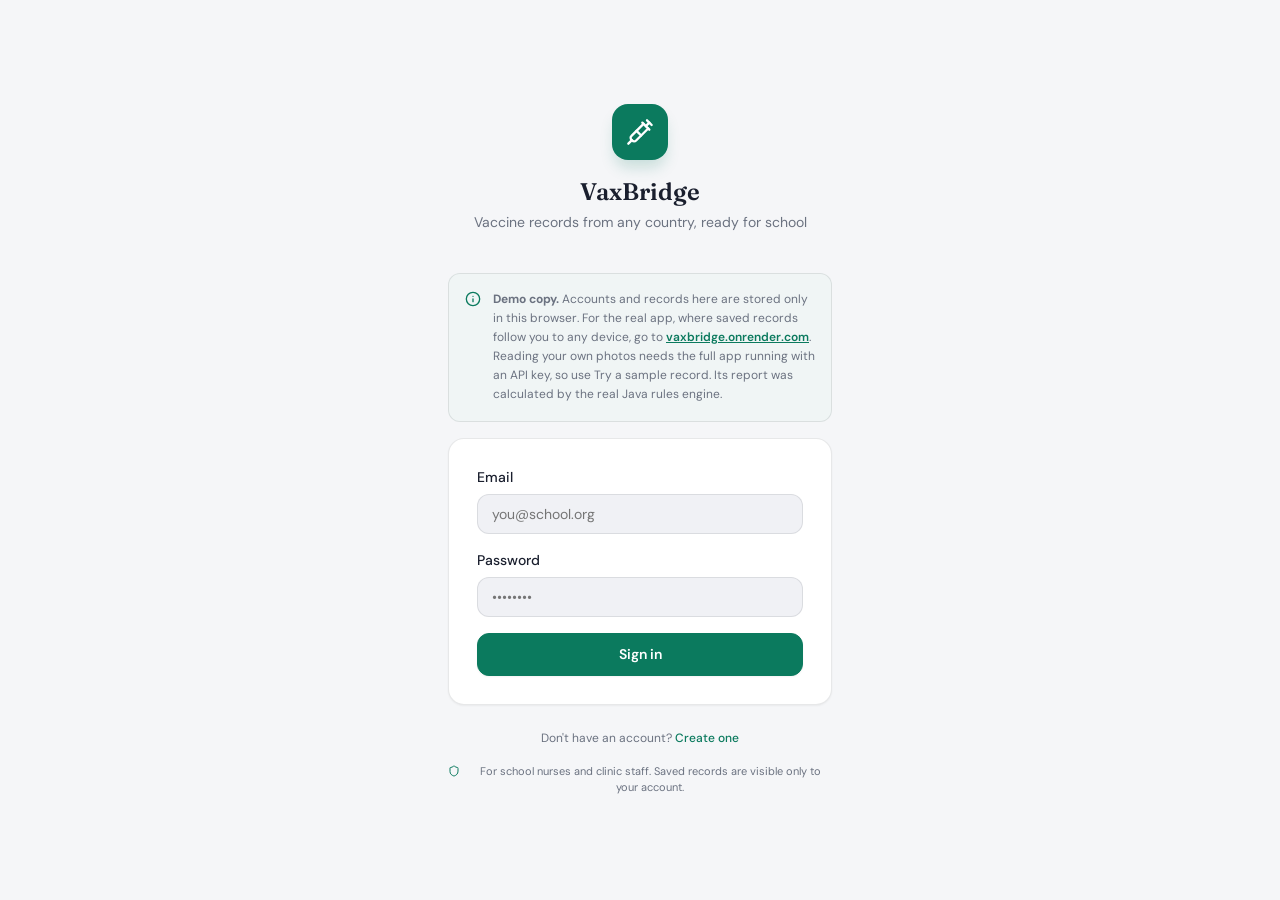
==== commit 5471525f: "Point the GitHub Pages demo to the live app on Render Co-Authored-By: Claude Opus 5.5 (1M context) <" ====
--- a/docs/index.html
+++ b/docs/index.html
@@ -539,7 +539,7 @@
         <h1>VaxBridge</h1>
         <p class="sub">Vaccine records from any country, ready for school</p>
       </div>
-      <div class="note-box preview-note auth-preview"><svg class="i"><use href="#i-info"/></svg><p><b>Preview.</b> This copy runs entirely in your browser. Accounts and saved records are stored only in this browser. Reading your own photos needs the full app running with an API key, so use Try a sample record. Its report was calculated by the real Java rules engine.</p></div>
+      <div class="note-box preview-note auth-preview"><svg class="i"><use href="#i-info"/></svg><p><b>Demo copy.</b> Accounts and records here are stored only in this browser. For the real app, where saved records follow you to any device, go to <a href="https://vaxbridge.onrender.com" style="color: var(--primary); font-weight: 600">vaxbridge.onrender.com</a>. Reading your own photos needs the full app running with an API key, so use Try a sample record. Its report was calculated by the real Java rules engine.</p></div>
       <form id="authForm" class="card auth-card" novalidate>
         <label id="nameField" class="hidden">Your name <input id="authName" type="text" autocomplete="name" placeholder="Pat Rivera, RN"></label>
         <label>Email <input id="authEmail" type="email" autocomplete="email" placeholder="you@school.org"></label>
@@ -592,7 +592,7 @@
     </aside>
 
     <main>
-      <div class="note-box preview-note"><svg class="i"><use href="#i-info"/></svg><p><b>Preview.</b> This copy runs entirely in your browser. Accounts and saved records are stored only in this browser. Reading your own photos needs the full app running with an API key, so use Try a sample record. Its report was calculated by the real Java rules engine.</p></div>
+      <div class="note-box preview-note"><svg class="i"><use href="#i-info"/></svg><p><b>Demo copy.</b> Accounts and records here are stored only in this browser. For the real app, where saved records follow you to any device, go to <a href="https://vaxbridge.onrender.com" style="color: var(--primary); font-weight: 600">vaxbridge.onrender.com</a>. Reading your own photos needs the full app running with an API key, so use Try a sample record. Its report was calculated by the real Java rules engine.</p></div>
       <!-- Dashboard -->
       <section id="dashboard" class="view hidden">
         <div class="view-head">
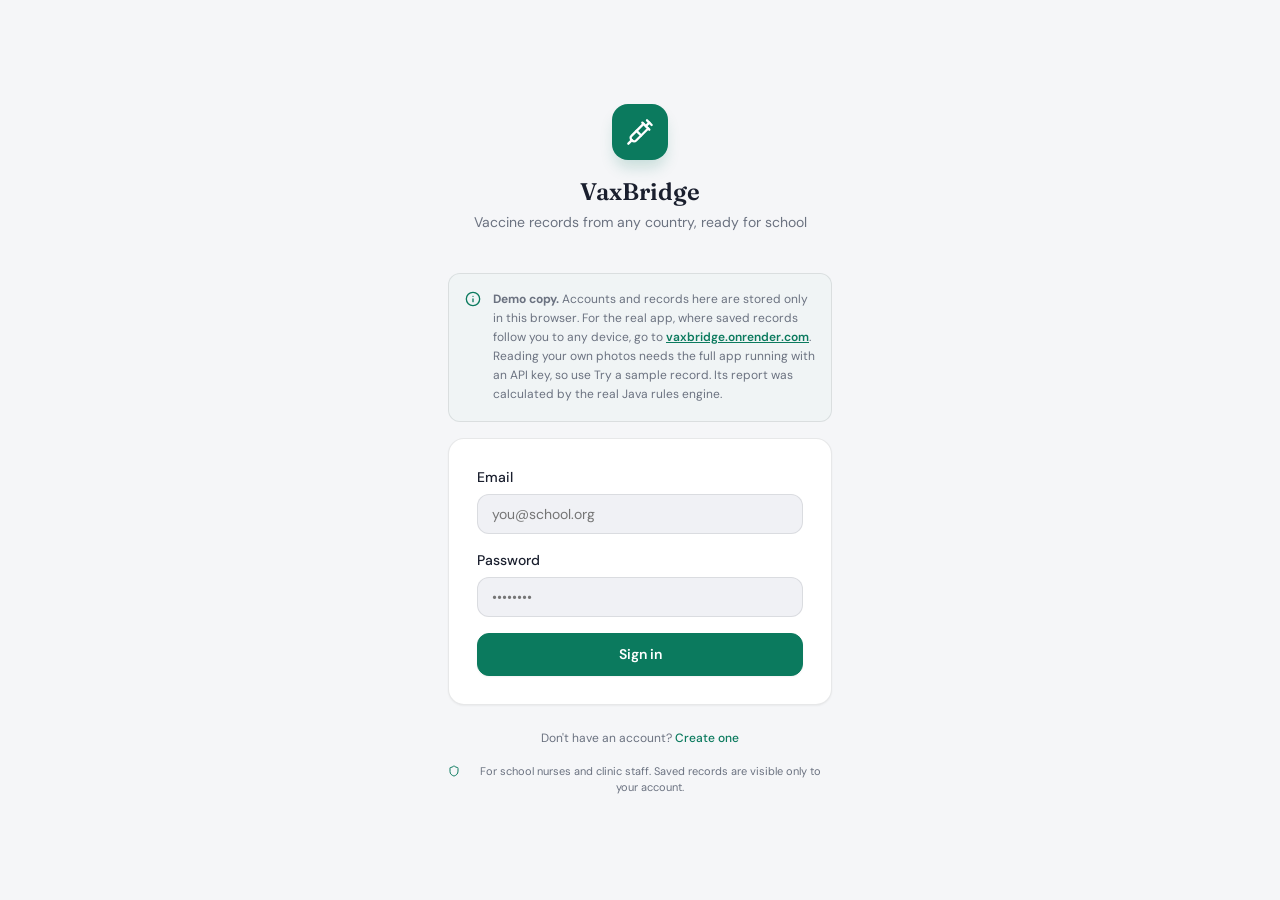
==== commit 4bd6050c: "Add Settings and a State format tab Settings: name, email, password, profile picture and appearance " ====
--- a/docs/index.html
+++ b/docs/index.html
@@ -14,12 +14,14 @@
   --card: #ffffff;
   --primary: #0B7A5E;
   --primary-foreground: #ffffff;
-  --secondary: #E8F4F0;
+  --secondary: color-mix(in srgb, var(--primary) 9%, var(--card));
   --muted: #ECEEF3;
   --muted-foreground: #6B7280;
   --border: rgba(26, 31, 46, 0.1);
+  --border-soft: rgba(26, 31, 46, 0.08);
   --input-background: #F0F1F5;
-  --ring: rgba(11, 122, 94, 0.4);
+  --ring: color-mix(in srgb, var(--primary) 40%, transparent);
+  --warn-text: #92400E; --warn-icon: #D97706; --due-strong: #DC2626;
 
   --ok: #047857;   --ok-bg: #ECFDF5;   --ok-border: #A7F3D0;
   --soon: #B45309; --soon-bg: #FFFBEB; --soon-border: #FDE68A;
@@ -31,6 +33,21 @@
   --sans: "DM Sans", system-ui, -apple-system, "Segoe UI", Roboto, sans-serif;
   --serif: "Fraunces", Georgia, serif;
   --mono: "DM Mono", ui-monospace, Menlo, monospace;
+}
+
+/* Background choices from Settings. The accent color, corners and text size are set from app.js. */
+:root[data-bg="warm"] { --background: #F7F4EF; --input-background: #F1EDE6; --muted: #EEEAE3; --off-bg: #EEEAE3; }
+:root[data-bg="cool"] { --background: #EEF3F9; --input-background: #E8EEF6; --muted: #E3E9F2; --off-bg: #E3E9F2; }
+:root[data-bg="dark"] {
+  color-scheme: dark;
+  --background: #0F131B; --foreground: #E7EAF0; --card: #171C26;
+  --muted: #222937; --muted-foreground: #9AA3B2; --input-background: #1E2430;
+  --border: rgba(231, 234, 240, 0.12); --border-soft: rgba(231, 234, 240, 0.08);
+  --warn-text: #FCD34D; --warn-icon: #FBBF24; --due-strong: #F87171;
+  --ok: #34D399;   --ok-bg: rgba(16, 185, 129, 0.14);  --ok-border: rgba(52, 211, 153, 0.35);
+  --soon: #FBBF24; --soon-bg: rgba(245, 158, 11, 0.14); --soon-border: rgba(251, 191, 36, 0.35);
+  --due: #F87171;  --due-bg: rgba(239, 68, 68, 0.14);  --due-border: rgba(248, 113, 113, 0.35);
+  --off: #9AA3B2;  --off-bg: #222937; --off-border: rgba(231, 234, 240, 0.12);
 }
 
 * { box-sizing: border-box; }
@@ -72,16 +89,16 @@
   display: flex; flex-direction: column; gap: 12px;
   padding: 20px 12px 12px;
   background: var(--card);
-  border-right: 1px solid rgba(26, 31, 46, 0.08);
+  border-right: 1px solid var(--border-soft);
 }
 .brand { display: flex; align-items: center; gap: 10px; padding: 0 4px; font-family: var(--serif); font-weight: 600; font-size: 15px; }
 .logo {
   width: 28px; height: 28px; border-radius: 8px;
-  background: var(--primary); color: #fff;
+  background: var(--primary); color: var(--primary-foreground);
   display: flex; align-items: center; justify-content: center;
 }
 .logo .i { width: 14px; height: 14px; }
-.logo.xl { width: 56px; height: 56px; border-radius: var(--radius-lg); box-shadow: 0 10px 15px -3px rgba(11, 122, 94, 0.2); }
+.logo.xl { width: 56px; height: 56px; border-radius: var(--radius-lg); box-shadow: 0 10px 15px -3px color-mix(in srgb, var(--primary) 20%, transparent); }
 .logo.xl .i { width: 28px; height: 28px; }
 .logo.lg { width: 40px; height: 40px; border-radius: var(--radius); }
 .logo.lg .i { width: 20px; height: 20px; }
@@ -90,10 +107,10 @@
   background: #EF4444; color: #fff; font: 700 10px/20px var(--sans); text-align: center;
 }
 
-.child-card { display: flex; align-items: center; gap: 10px; padding: 10px 12px; border-radius: var(--radius); background: rgba(232, 244, 240, 0.6); }
+.child-card { display: flex; align-items: center; gap: 10px; padding: 10px 12px; border-radius: var(--radius); background: color-mix(in srgb, var(--secondary) 60%, transparent); }
 .avatar {
   width: 28px; height: 28px; border-radius: 50%; flex-shrink: 0;
-  background: var(--primary); color: #fff; font-size: 11px; font-weight: 700;
+  background: var(--primary); color: var(--primary-foreground); font-size: 11px; font-weight: 700;
   display: flex; align-items: center; justify-content: center;
 }
 .child-text { min-width: 0; }
@@ -123,7 +140,7 @@
 nav button:disabled { opacity: 0.45; cursor: default; }
 nav button span { flex: 1; }
 
-.sidebar-foot { padding-top: 8px; border-top: 1px solid rgba(26, 31, 46, 0.08); }
+.sidebar-foot { padding-top: 8px; border-top: 1px solid var(--border-soft); }
 .sidebar-foot button {
   display: flex; align-items: center; gap: 12px; width: 100%; padding: 8px 12px;
   border: none; border-radius: var(--radius); background: none;
@@ -133,7 +150,7 @@
 nav .count { font: 500 11px var(--mono); color: var(--muted-foreground); }
 nav .count:empty { display: none; }
 
-main { flex: 1; min-width: 0; }
+main { flex: 1; min-width: 0; zoom: var(--text-zoom, 1); }
 .view { max-width: 1000px; margin: 0 auto; padding: 32px; display: flex; flex-direction: column; gap: 20px; }
 .view.narrow { max-width: 640px; }
 .view-head .sub { margin-top: 4px; }
@@ -197,13 +214,13 @@
 
 .note-box {
   display: flex; gap: 12px; align-items: flex-start; padding: 16px;
-  background: rgba(232, 244, 240, 0.4); border: 1px solid var(--border); border-radius: var(--radius);
+  background: color-mix(in srgb, var(--secondary) 40%, transparent); border: 1px solid var(--border); border-radius: var(--radius);
 }
 .note-box .i { color: var(--primary); margin-top: 1px; }
 .note-box p { font-size: 12px; line-height: 1.6; color: var(--muted-foreground); }
 .note-box.warn { background: var(--soon-bg); border-color: var(--soon-border); }
-.note-box.warn .i { color: #D97706; }
-.note-box.warn p { color: #92400E; }
+.note-box.warn .i { color: var(--warn-icon); }
+.note-box.warn p { color: var(--warn-text); }
 
 .pill {
   display: inline-flex; align-items: center; gap: 4px; white-space: nowrap;
@@ -226,7 +243,7 @@
   border: 2px dashed var(--border); border-radius: var(--radius-lg);
   transition: border-color 0.15s, background 0.15s;
 }
-.dropzone:hover, .dropzone.drag { border-color: rgba(11, 122, 94, 0.4); background: rgba(232, 244, 240, 0.25); }
+.dropzone:hover, .dropzone.drag { border-color: color-mix(in srgb, var(--primary) 40%, transparent); background: color-mix(in srgb, var(--secondary) 25%, transparent); }
 .dropzone .sub { font-size: 12px; margin-top: 4px; }
 .row { display: flex; gap: 12px; flex-wrap: wrap; justify-content: center; }
 
@@ -250,9 +267,9 @@
 
 .warning {
   display: flex; gap: 10px; align-items: flex-start; padding: 12px 16px; font-size: 13px;
-  background: var(--soon-bg); color: #92400E; border: 1px solid var(--soon-border); border-radius: var(--radius);
-}
-.warning .i { color: #D97706; margin-top: 2px; }
+  background: var(--soon-bg); color: var(--warn-text); border: 1px solid var(--soon-border); border-radius: var(--radius);
+}
+.warning .i { color: var(--warn-icon); margin-top: 2px; }
 #warnings { display: flex; flex-direction: column; gap: 8px; }
 #warnings:empty { display: none; }
 
@@ -264,12 +281,12 @@
 table.entries { width: 100%; border-collapse: collapse; min-width: 760px; }
 .entries th, .series-header {
   font: 600 11px var(--mono); text-transform: uppercase; letter-spacing: 0.05em;
-  color: var(--muted-foreground); background: rgba(236, 238, 243, 0.4);
+  color: var(--muted-foreground); background: color-mix(in srgb, var(--muted) 40%, transparent);
 }
 .entries th { text-align: left; padding: 12px 10px; border-bottom: 1px solid var(--border); }
 .entries th:first-child, .entries td:first-child { padding-left: 20px; }
 .entries td { vertical-align: top; padding: 12px 10px; border-bottom: 1px solid var(--border); }
-.entries tr:hover td { background: rgba(236, 238, 243, 0.3); }
+.entries tr:hover td { background: color-mix(in srgb, var(--muted) 30%, transparent); }
 .entries tr.low td { background: var(--soon-bg); }
 .entries tr.low td:first-child { box-shadow: inset 3px 0 0 #F59E0B; }
 .entries small { display: block; color: var(--muted-foreground); font-size: 12px; margin-top: 4px; }
@@ -282,7 +299,7 @@
 .chips { display: flex; flex-wrap: wrap; gap: 4px; margin-bottom: 6px; }
 .chip {
   font: 500 12px var(--mono); padding: 2px 8px; border-radius: 999px; cursor: pointer;
-  background: var(--secondary); color: var(--primary); border: 1px solid rgba(11, 122, 94, 0.2);
+  background: var(--secondary); color: var(--primary); border: 1px solid color-mix(in srgb, var(--primary) 20%, transparent);
 }
 .chip:hover { text-decoration: line-through; background: var(--due-bg); color: var(--due); border-color: var(--due-border); }
 .add-antigen { font-size: 12px; padding: 4px 8px; width: auto; max-width: 150px; }
@@ -300,7 +317,7 @@
 .stat b { display: block; font: 700 30px/1.1 var(--serif); }
 .stat .label { font-size: 14px; font-weight: 500; margin-top: 4px; }
 .stat .sub { font-size: 12px; }
-.stat.DUE { background: var(--due-bg); } .stat.DUE b { color: #DC2626; }
+.stat.DUE { background: var(--due-bg); } .stat.DUE b { color: var(--due-strong); }
 .stat.UPCOMING { background: var(--soon-bg); } .stat.UPCOMING b { color: var(--soon); }
 .stat.COMPLETE { background: var(--ok-bg); } .stat.COMPLETE b { color: var(--ok); }
 .stat.NOT_NEEDED { background: var(--muted); }
@@ -321,7 +338,7 @@
 .doses .ok .i { color: var(--ok); }
 .doses .bad { color: var(--due); }
 .doses .bad .i { color: var(--due); }
-.plan { margin-top: 10px; font-size: 12px; padding: 8px 12px; border-radius: 10px; background: rgba(232, 244, 240, 0.6); color: var(--primary); }
+.plan { margin-top: 10px; font-size: 12px; padding: 8px 12px; border-radius: 10px; background: color-mix(in srgb, var(--secondary) 60%, transparent); color: var(--primary); }
 .plan b { font-weight: 600; }
 .notes { margin: 8px 0 0; padding-left: 18px; font-size: 12px; color: var(--muted-foreground); font-style: italic; }
 
@@ -336,7 +353,7 @@
 
 /* ---- help ----------------------------------------------------------------- */
 
-.about { display: flex; gap: 16px; align-items: flex-start; padding: 20px; background: rgba(232, 244, 240, 0.6); border: 1px solid var(--border); border-radius: var(--radius-lg); }
+.about { display: flex; gap: 16px; align-items: flex-start; padding: 20px; background: color-mix(in srgb, var(--secondary) 60%, transparent); border: 1px solid var(--border); border-radius: var(--radius-lg); }
 .about .sub { margin-top: 4px; }
 .faq { display: flex; flex-direction: column; gap: 8px; }
 .faq details { background: var(--card); border: 1px solid var(--border); border-radius: var(--radius-lg); }
@@ -378,7 +395,7 @@
   background: none; border: 1px solid var(--border); border-radius: var(--radius); cursor: pointer;
   font: inherit; color: inherit; transition: border-color 0.15s, background 0.15s;
 }
-.mini-item:hover { border-color: rgba(11, 122, 94, 0.3); background: rgba(236, 238, 243, 0.3); }
+.mini-item:hover { border-color: color-mix(in srgb, var(--primary) 30%, transparent); background: color-mix(in srgb, var(--muted) 30%, transparent); }
 .mini-item .tile { width: 32px; height: 32px; border-radius: 8px; }
 .mini-item .tile .i { width: 16px; height: 16px; }
 .mini-item .strong { font-size: 13px; white-space: nowrap; overflow: hidden; text-overflow: ellipsis; }
@@ -399,15 +416,15 @@
   padding: 6px 12px; border-radius: var(--radius); border: 1px solid var(--border);
   background: var(--card); color: var(--muted-foreground); font: 500 12px var(--sans);
 }
-.filters button:hover { border-color: rgba(11, 122, 94, 0.4); color: var(--foreground); }
-.filters button.active { background: var(--primary); border-color: var(--primary); color: #fff; }
+.filters button:hover { border-color: color-mix(in srgb, var(--primary) 40%, transparent); color: var(--foreground); }
+.filters button.active { background: var(--primary); border-color: var(--primary); color: var(--primary-foreground); }
 .record-grid { display: grid; grid-template-columns: repeat(auto-fill, minmax(280px, 1fr)); gap: 16px; }
 .record-card {
   display: flex; flex-direction: column; gap: 16px; padding: 20px; text-align: left; cursor: pointer;
   background: var(--card); border: 1px solid var(--border); border-radius: var(--radius-lg);
   font: inherit; color: inherit; transition: border-color 0.15s, box-shadow 0.15s;
 }
-.record-card:hover { border-color: rgba(11, 122, 94, 0.3); box-shadow: 0 4px 6px -1px rgba(0, 0, 0, 0.05); }
+.record-card:hover { border-color: color-mix(in srgb, var(--primary) 30%, transparent); box-shadow: 0 4px 6px -1px rgba(0, 0, 0, 0.05); }
 .record-card .top { display: flex; align-items: flex-start; gap: 12px; }
 .record-card .top > .i { color: var(--muted-foreground); margin-top: 2px; }
 .record-card .strong { white-space: nowrap; overflow: hidden; text-overflow: ellipsis; }
@@ -440,13 +457,80 @@
 .file-thumb img { width: 100%; height: 100%; object-fit: cover; }
 .file-thumb .frame .i { width: 28px; height: 28px; }
 .file-thumb span { white-space: nowrap; overflow: hidden; text-overflow: ellipsis; }
-.file-thumb:hover .frame { border-color: rgba(11, 122, 94, 0.4); }
+.file-thumb:hover .frame { border-color: color-mix(in srgb, var(--primary) 40%, transparent); }
 .delete-row { display: flex; justify-content: flex-end; }
 button.danger {
   display: inline-flex; align-items: center; gap: 6px; padding: 8px 12px; border-radius: var(--radius);
-  background: var(--card); color: #DC2626; border: 1px solid var(--due-border); font: 500 13px var(--sans);
+  background: var(--card); color: var(--due-strong); border: 1px solid var(--due-border); font: 500 13px var(--sans);
 }
 button.danger:hover, button.danger.confirm { background: var(--due-bg); }
+
+/* ---- settings ------------------------------------------------------------- */
+
+button.child-card { width: 100%; border: none; text-align: left; font: inherit; color: inherit; cursor: pointer; transition: background 0.15s; }
+button.child-card:hover { background: var(--secondary); }
+.avatar { overflow: hidden; }
+.avatar img { width: 100%; height: 100%; object-fit: cover; }
+.avatar.xl { width: 72px; height: 72px; font-size: 24px; }
+.settings-card { display: flex; flex-direction: column; gap: 16px; }
+.settings-card .card-title { margin: 0; }
+.settings-card .card-title + .sub { margin-top: -10px; }
+.profile-row { display: flex; align-items: center; gap: 16px; flex-wrap: wrap; }
+.profile-row .row { justify-content: flex-start; gap: 8px; }
+.field-grid { display: grid; grid-template-columns: repeat(auto-fit, minmax(220px, 1fr)); gap: 16px; }
+.field-grid label, .settings-card > label { display: flex; flex-direction: column; gap: 6px; }
+.settings-card .actions { align-items: center; }
+.settings-card .actions .status { margin: 0; }
+.setting-label { font-size: 13px; font-weight: 600; margin-bottom: 8px; display: flex; justify-content: space-between; }
+.setting-label span { font: 500 12px var(--mono); color: var(--muted-foreground); }
+.swatches { display: flex; flex-wrap: wrap; gap: 10px; }
+.swatch {
+  width: 36px; height: 36px; border-radius: 50%; border: 2px solid var(--card); padding: 0;
+  box-shadow: 0 0 0 1px var(--border); cursor: pointer; position: relative;
+}
+.swatch.active { box-shadow: 0 0 0 2px var(--foreground); }
+.swatch.custom { overflow: hidden; background: conic-gradient(#ef4444, #f59e0b, #10b981, #3b82f6, #8b5cf6, #ef4444); }
+.swatch.custom input { position: absolute; inset: 0; opacity: 0; width: 100%; height: 100%; cursor: pointer; padding: 0; border: none; }
+.bg-options { display: grid; grid-template-columns: repeat(4, 1fr); gap: 10px; }
+.bg-option {
+  display: flex; flex-direction: column; gap: 8px; padding: 8px; border-radius: var(--radius);
+  border: 1px solid var(--border); background: var(--card); color: var(--foreground); font: 500 12px var(--sans);
+}
+.bg-option .swatch-bg { height: 36px; border-radius: calc(var(--radius) - 4px); border: 1px solid rgba(26, 31, 46, 0.1); display: flex; align-items: flex-end; padding: 4px; gap: 3px; }
+.bg-option .swatch-bg i { display: block; height: 10px; flex: 1; border-radius: 3px; background: var(--primary); }
+.bg-option .swatch-bg i + i { background: rgba(255, 255, 255, 0.7); flex: 2; }
+.bg-option.active { border-color: var(--primary); box-shadow: 0 0 0 1px var(--primary); }
+input[type="range"] { padding: 0; border: none; background: none; accent-color: var(--primary); box-shadow: none; }
+.theme-preview { display: flex; align-items: center; gap: 12px; padding: 12px; border-radius: var(--radius); background: var(--background); border: 1px solid var(--border); flex-wrap: wrap; }
+.theme-preview .pill { font-size: 12px; }
+
+/* ---- state formats -------------------------------------------------------- */
+
+.state-pick { display: grid; grid-template-columns: minmax(220px, 320px) 1fr; gap: 20px; align-items: start; }
+.state-pick label { display: flex; flex-direction: column; gap: 6px; }
+.registry { display: flex; gap: 12px; align-items: flex-start; }
+.registry .grow > * + * { margin-top: 4px; }
+a.link { display: inline-flex; align-items: center; gap: 6px; color: var(--primary); font-size: 14px; font-weight: 500; text-decoration: none; }
+a.link:hover { text-decoration: underline; }
+a.link .i { width: 14px; height: 14px; }
+.format-grid { display: grid; grid-template-columns: repeat(2, 1fr); gap: 16px; }
+.format-card { display: flex; flex-direction: column; gap: 10px; }
+.format-card .top { display: flex; align-items: center; gap: 12px; }
+.format-card .sub { font-size: 13px; flex: 1; }
+.format-card .tag { font: 500 11px var(--mono); color: var(--muted-foreground); }
+.format-card button { align-self: flex-start; }
+.format-card.main { border-color: color-mix(in srgb, var(--primary) 35%, transparent); background: color-mix(in srgb, var(--secondary) 50%, var(--card)); }
+.dose-grid-wrap { overflow-x: auto; }
+table.dose-grid { width: 100%; border-collapse: collapse; min-width: 640px; font-size: 13px; }
+.dose-grid th, .dose-grid td { padding: 10px 12px; border-bottom: 1px solid var(--border); text-align: left; }
+.dose-grid th { font: 600 11px var(--mono); text-transform: uppercase; letter-spacing: 0.05em; color: var(--muted-foreground); background: color-mix(in srgb, var(--muted) 40%, transparent); }
+.dose-grid td { font-family: var(--mono); font-size: 12px; }
+.dose-grid td:first-child { font-family: var(--sans); font-size: 13px; font-weight: 500; }
+.dose-grid td.bad { color: var(--due); }
+.dose-grid td.none { color: var(--muted-foreground); }
+
+/* the state grid header is a single title, not the report's three columns */
+.series-header.state-grid-head { display: block; }
 
 /* ---- small screens: sidebar becomes a top bar ----------------------------- */
 
@@ -455,14 +539,16 @@
   .sidebar {
     width: auto; height: auto; position: sticky; z-index: 10;
     flex-direction: row; flex-wrap: wrap; align-items: center; gap: 8px;
-    padding: 10px 16px; border-right: none; border-bottom: 1px solid rgba(26, 31, 46, 0.08);
+    padding: 10px 16px; border-right: none; border-bottom: 1px solid var(--border-soft);
   }
   .child-card, .cta, .alert-strip, .nav-label { display: none !important; }
   .sidebar-foot { margin-left: auto; padding: 0; border: none; order: 1; }
   .sidebar-foot button { padding: 6px 8px; font-size: 13px; gap: 6px; }
   .brand { order: 0; }
   nav { order: 2; }
-  .dash-grid { grid-template-columns: 1fr; }
+  .dash-grid, .state-pick { grid-template-columns: 1fr; }
+  .bg-options { grid-template-columns: repeat(2, 1fr); }
+  .format-grid { grid-template-columns: 1fr; }
   .brand { padding: 0; }
   .badge { margin-left: 6px; }
   nav { flex: 1 1 100%; flex-direction: row; gap: 4px; overflow-x: auto; }
@@ -478,11 +564,21 @@
 }
 
 @media print {
+  :root[data-bg] {
+    --background: #fff; --foreground: #1A1F2E; --card: #fff; --muted: #ECEEF3; --muted-foreground: #6B7280;
+    --border: rgba(26, 31, 46, 0.1); --border-soft: rgba(26, 31, 46, 0.08);
+    --warn-text: #92400E; --warn-icon: #D97706; --due-strong: #DC2626;
+    --ok: #047857;   --ok-bg: #ECFDF5;   --ok-border: #A7F3D0;
+    --soon: #B45309; --soon-bg: #FFFBEB; --soon-border: #FDE68A;
+    --due: #B91C1C;  --due-bg: #FEF2F2;  --due-border: #FECACA;
+    --off: #6B7280;  --off-bg: #ECEEF3;  --off-border: rgba(26, 31, 46, 0.1);
+  }
   body { background: #fff; }
+  main { zoom: 1; }
   .no-print { display: none !important; }
   .shell { display: block; }
   .view { padding: 0; max-width: none; gap: 14px; }
-  #upload, #review, #help, #dashboard, #records { display: none !important; }
+  #upload, #review, #help, #dashboard, #records, #settings, #state { display: none !important; }
   .table-card, .card, .stat { box-shadow: none; }
   .stats { grid-template-columns: repeat(4, 1fr); }
   .series-header, .series-main { grid-template-columns: 1fr 150px 190px; }
@@ -528,6 +624,15 @@
       <symbol id="i-image" viewBox="0 0 24 24"><rect x="3" y="3" width="18" height="18" rx="2"/><circle cx="9" cy="9" r="2"/><path d="m21 15-3.09-3.09a2 2 0 0 0-2.82 0L6 21"/></symbol>
       <symbol id="i-info" viewBox="0 0 24 24"><circle cx="12" cy="12" r="10"/><path d="M12 16v-4"/><path d="M12 8h.01"/></symbol>
       <symbol id="i-sparkle" viewBox="0 0 24 24"><path d="M9.94 14.06 4 20"/><path d="m14 4 1.5 3.5L19 9l-3.5 1.5L14 14l-1.5-3.5L9 9l3.5-1.5z"/></symbol>
+      <symbol id="i-settings" viewBox="0 0 24 24"><path d="M12.22 2h-.44a2 2 0 0 0-2 2v.18a2 2 0 0 1-1 1.73l-.43.25a2 2 0 0 1-2 0l-.15-.08a2 2 0 0 0-2.73.73l-.22.38a2 2 0 0 0 .73 2.73l.15.1a2 2 0 0 1 1 1.72v.51a2 2 0 0 1-1 1.74l-.15.09a2 2 0 0 0-.73 2.73l.22.38a2 2 0 0 0 2.73.73l.15-.08a2 2 0 0 1 2 0l.43.25a2 2 0 0 1 1 1.73V20a2 2 0 0 0 2 2h.44a2 2 0 0 0 2-2v-.18a2 2 0 0 1 1-1.73l.43-.25a2 2 0 0 1 2 0l.15.08a2 2 0 0 0 2.73-.73l.22-.39a2 2 0 0 0-.73-2.73l-.15-.08a2 2 0 0 1-1-1.74v-.5a2 2 0 0 1 1-1.74l.15-.09a2 2 0 0 0 .73-2.73l-.22-.38a2 2 0 0 0-2.73-.73l-.15.08a2 2 0 0 1-2 0l-.43-.25a2 2 0 0 1-1-1.73V4a2 2 0 0 0-2-2z"/><circle cx="12" cy="12" r="3"/></symbol>
+      <symbol id="i-map" viewBox="0 0 24 24"><path d="M20 10c0 4.993-5.539 10.193-7.399 11.799a1 1 0 0 1-1.202 0C9.539 20.193 4 14.993 4 10a8 8 0 0 1 16 0"/><circle cx="12" cy="10" r="3"/></symbol>
+      <symbol id="i-download" viewBox="0 0 24 24"><path d="M21 15v4a2 2 0 0 1-2 2H5a2 2 0 0 1-2-2v-4"/><path d="m7 10 5 5 5-5"/><path d="M12 15V3"/></symbol>
+      <symbol id="i-palette" viewBox="0 0 24 24"><circle cx="13.5" cy="6.5" r=".5" fill="currentColor"/><circle cx="17.5" cy="10.5" r=".5" fill="currentColor"/><circle cx="8.5" cy="7.5" r=".5" fill="currentColor"/><circle cx="6.5" cy="12.5" r=".5" fill="currentColor"/><path d="M12 2C6.5 2 2 6.5 2 12s4.5 10 10 10c.926 0 1.648-.746 1.648-1.688 0-.437-.18-.835-.437-1.125-.29-.289-.438-.652-.438-1.125a1.64 1.64 0 0 1 1.668-1.668h1.996c3.051 0 5.555-2.503 5.555-5.554C21.965 6.012 17.461 2 12 2z"/></symbol>
+      <symbol id="i-user" viewBox="0 0 24 24"><path d="M19 21v-2a4 4 0 0 0-4-4H9a4 4 0 0 0-4 4v2"/><circle cx="12" cy="7" r="4"/></symbol>
+      <symbol id="i-lock" viewBox="0 0 24 24"><rect width="18" height="11" x="3" y="11" rx="2" ry="2"/><path d="M7 11V7a5 5 0 0 1 10 0v4"/></symbol>
+      <symbol id="i-external" viewBox="0 0 24 24"><path d="M15 3h6v6"/><path d="M10 14 21 3"/><path d="M18 13v6a2 2 0 0 1-2 2H5a2 2 0 0 1-2-2V8a2 2 0 0 1 2-2h3"/></symbol>
+      <symbol id="i-code" viewBox="0 0 24 24"><path d="m16 18 6-6-6-6"/><path d="m8 6-6 6 6 6"/></symbol>
+      <symbol id="i-table" viewBox="0 0 24 24"><path d="M12 3v18"/><rect width="18" height="18" x="3" y="3" rx="2"/><path d="M3 9h18"/><path d="M3 15h18"/></symbol>
     </defs>
   </svg>
 
@@ -562,13 +667,13 @@
         <span id="dueBadge" class="badge hidden" title="Saved records with doses due now"></span>
       </div>
 
-      <div class="child-card">
+      <button id="userCard" class="child-card" data-goto="settings" title="Settings">
         <div id="userInitials" class="avatar"></div>
         <div class="child-text">
           <p id="userName"></p>
           <p id="userMeta" class="sub"></p>
         </div>
-      </div>
+      </button>
 
       <button id="newRecordBtn" class="primary cta"><svg class="i"><use href="#i-upload"/></svg> Upload record</button>
 
@@ -582,7 +687,9 @@
         <button data-view="upload"><svg class="i"><use href="#i-upload"/></svg><span>Upload record</span></button>
         <button data-view="review"><svg class="i"><use href="#i-list"/></svg><span>Review entries</span></button>
         <button data-view="report"><svg class="i"><use href="#i-file"/></svg><span>Report</span></button>
+        <button data-view="state"><svg class="i"><use href="#i-map"/></svg><span>State format</span></button>
         <p class="nav-label">App</p>
+        <button data-view="settings"><svg class="i"><use href="#i-settings"/></svg><span>Settings</span></button>
         <button data-view="help"><svg class="i"><use href="#i-help"/></svg><span>Help</span></button>
       </nav>
 
@@ -774,6 +881,7 @@
           <div class="report-actions no-print">
             <button id="saveBtn" class="primary"><svg class="i"><use href="#i-save"/></svg> <span>Save to records</span></button>
             <button id="printBtn" class="outline"><svg class="i"><use href="#i-print"/></svg> Print</button>
+            <button class="outline" data-goto="state"><svg class="i"><use href="#i-map"/></svg> State format</button>
           </div>
         </div>
         <p id="saveStatus" class="status no-print"></p>
@@ -815,6 +923,150 @@
           <button id="deleteBtn" class="danger"><svg class="i"><use href="#i-trash"/></svg> Delete this saved record</button>
         </div>
         </div>
+      </section>
+
+      <!-- State format: the reviewed record in the layout states use, for a provider to sign -->
+      <section id="state" class="view hidden">
+        <div class="empty card no-record">
+          <div class="tile lg"><svg class="i"><use href="#i-map"/></svg></div>
+          <p class="strong">No report yet</p>
+          <p class="sub">Check a record against the US schedule first, or open a saved record. Then you can get it ready for a state here.</p>
+          <div class="row">
+            <button class="primary go-upload"><svg class="i"><use href="#i-upload"/></svg> Upload record</button>
+            <button class="outline" data-goto="records"><svg class="i"><use href="#i-folder"/></svg> Saved records</button>
+          </div>
+        </div>
+        <div class="has-record">
+        <div class="view-head">
+          <h1>Get it ready for a state</h1>
+          <p class="sub">Puts the reviewed record into the layout state school forms and registries use, with US vaccine names and dates.</p>
+        </div>
+
+        <div class="card state-pick">
+          <label>State
+            <select id="stateSelect"></select>
+          </label>
+          <div id="registryInfo" class="registry"></div>
+        </div>
+
+        <div class="note-box warn">
+          <svg class="i"><use href="#i-shield"/></svg>
+          <p>VaxBridge is not a state agency or a health care provider. These are transcriptions to save typing. A
+            licensed provider has to check them against the original record and sign before a school or registry will
+            accept them. VaxBridge never sends anything to a state.</p>
+        </div>
+
+        <div class="table-card">
+          <div class="series-header state-grid-head"><span id="gridTitle">Doses by vaccine</span></div>
+          <div class="dose-grid-wrap"><table class="dose-grid" id="doseGrid"></table></div>
+        </div>
+
+        <div class="format-grid">
+          <div class="card format-card main">
+            <div class="top"><div class="tile"><svg class="i"><use href="#i-print"/></svg></div>
+              <div><p class="strong">School immunization record</p><p class="tag">Printable, for a provider to sign</p></div></div>
+            <p class="sub">Every dose in a vaccine-by-dose grid with MM/DD/YYYY dates, the way state school forms ask for them.
+              Use it to fill in the state's official form, or attach it to the original record.</p>
+            <button id="printStateBtn" class="primary"><svg class="i"><use href="#i-print"/></svg> Open printable record</button>
+          </div>
+          <div class="card format-card">
+            <div class="top"><div class="tile"><svg class="i"><use href="#i-code"/></svg></div>
+              <div><p class="strong">State registry file</p><p class="tag">HL7 2.5.1 VXU · .hl7</p></div></div>
+            <p id="hl7Text" class="sub">The message format state immunization registries accept from clinics. A clinic enrolled with the
+              registry uploads it as historical doses.</p>
+            <button class="outline" data-export="hl7"><svg class="i"><use href="#i-download"/></svg> Download .hl7</button>
+          </div>
+          <div class="card format-card">
+            <div class="top"><div class="tile"><svg class="i"><use href="#i-file"/></svg></div>
+              <div><p class="strong">Health record file</p><p class="tag">FHIR R4 · .json</p></div></div>
+            <p class="sub">The standard most clinic health record systems import. Doses are marked as transcribed from another
+              record, not given by the clinic.</p>
+            <button class="outline" data-export="fhir"><svg class="i"><use href="#i-download"/></svg> Download .json</button>
+          </div>
+          <div class="card format-card">
+            <div class="top"><div class="tile"><svg class="i"><use href="#i-table"/></svg></div>
+              <div><p class="strong">Spreadsheet</p><p class="tag">CSV · .csv</p></div></div>
+            <p class="sub">One row per dose, with the vaccine code, the US name and the text on the original record.</p>
+            <button class="outline" data-export="csv"><svg class="i"><use href="#i-download"/></svg> Download .csv</button>
+          </div>
+        </div>
+        <p id="exportStatus" class="status"></p>
+        </div>
+      </section>
+
+      <!-- Settings -->
+      <section id="settings" class="view narrow hidden">
+        <div class="view-head">
+          <h1>Settings</h1>
+          <p class="sub">Your profile and how VaxBridge looks. Saved to your account, so they follow you to any device.</p>
+        </div>
+
+        <form id="profileForm" class="card settings-card" novalidate>
+          <p class="card-title"><svg class="i"><use href="#i-user"/></svg> Profile</p>
+          <div class="profile-row">
+            <div id="settingsAvatar" class="avatar xl"></div>
+            <div>
+              <div class="row">
+                <button id="avatarBtn" class="outline" type="button"><svg class="i"><use href="#i-camera"/></svg> Change picture</button>
+                <button id="avatarRemove" class="link" type="button">Remove</button>
+              </div>
+              <p class="sub" style="margin-top: 6px; font-size: 12px">JPG, PNG, GIF or WebP, up to 2 MB</p>
+              <input id="avatarInput" type="file" class="hidden" accept="image/jpeg,image/png,image/gif,image/webp">
+            </div>
+          </div>
+          <div class="field-grid">
+            <label>Name <input id="profileName" type="text" autocomplete="name"></label>
+            <label>Email <input id="profileEmail" type="email" autocomplete="email"></label>
+          </div>
+          <div class="actions">
+            <button class="primary" type="submit"><svg class="i"><use href="#i-save"/></svg> Save profile</button>
+            <p id="profileStatus" class="status"></p>
+          </div>
+        </form>
+
+        <div class="card settings-card">
+          <p class="card-title"><svg class="i"><use href="#i-palette"/></svg> Appearance</p>
+          <p class="sub">Changes show right away and save on their own.</p>
+          <div>
+            <p class="setting-label">Accent color <span id="accentValue"></span></p>
+            <div id="accentSwatches" class="swatches"></div>
+          </div>
+          <div>
+            <p class="setting-label">Background</p>
+            <div id="bgOptions" class="bg-options"></div>
+          </div>
+          <div>
+            <p class="setting-label">Corner roundness <span id="radiusValue"></span></p>
+            <input id="radiusInput" type="range" min="0" max="24" step="1">
+          </div>
+          <div>
+            <p class="setting-label">Text size <span id="textSizeValue"></span></p>
+            <input id="textSizeInput" type="range" min="13" max="19" step="1">
+          </div>
+          <div class="theme-preview">
+            <button class="primary" type="button" tabindex="-1">Button</button>
+            <span class="pill DUE"><svg class="i"><use href="#i-alert"/></svg>Due now</span>
+            <span class="pill COMPLETE"><svg class="i"><use href="#i-check"/></svg>Complete</span>
+            <span class="sub">Preview</span>
+          </div>
+          <div class="actions">
+            <button id="themeReset" class="outline" type="button">Reset to default</button>
+            <p id="themeStatus" class="status"></p>
+          </div>
+        </div>
+
+        <form id="passwordForm" class="card settings-card" novalidate>
+          <p class="card-title"><svg class="i"><use href="#i-lock"/></svg> Password</p>
+          <input type="email" autocomplete="username" class="hidden" id="passwordUser">
+          <div class="field-grid">
+            <label>Current password <input id="currentPassword" type="password" autocomplete="current-password"></label>
+            <label>New password <input id="newPassword" type="password" autocomplete="new-password" placeholder="At least 8 characters"></label>
+          </div>
+          <div class="actions">
+            <button class="primary" type="submit">Change password</button>
+            <p id="passwordStatus" class="status"></p>
+          </div>
+        </form>
       </section>
 
       <!-- Help -->
@@ -914,6 +1166,9 @@
     counts, dueVaccines: due, nextDose: next };
 }
 
+// What the server's UserInfo holds. The preview keeps the picture as a data URL, so it hands that over directly.
+const previewInfo = (u) => ({ id: u.id, name: u.name, email: u.email, hasAvatar: !!u.avatar, avatarUrl: u.avatar || null, theme: u.theme || null });
+
 const readAsDataUrl = (file) => new Promise((resolve) => {
   const reader = new FileReader();
   reader.onload = () => resolve(reader.result);
@@ -945,18 +1200,63 @@
     users[key] = { id: Date.now(), name: name.trim(), email: key, hash: await previewHash(password) };
     previewStore.set("vb-users", users);
     previewStore.set("vb-session", key);
-    return reply(200, { id: users[key].id, name: users[key].name, email: key });
+    return reply(200, previewInfo(users[key]));
   }
   if (path === "/api/auth/login") {
     const { email: e = "", password = "" } = body();
     const u = users[e.trim().toLowerCase()];
     if (!u || u.hash !== await previewHash(password)) return fail(401, "Email or password is incorrect.");
     previewStore.set("vb-session", u.email);
-    return reply(200, { id: u.id, name: u.name, email: u.email });
+    return reply(200, previewInfo(u));
   }
   if (path === "/api/auth/logout") { previewStore.set("vb-session", null); return reply(204, {}); }
   if (!user) return fail(401, "Sign in to see saved records.");
-  if (path === "/api/auth/me") return reply(200, { id: user.id, name: user.name, email: user.email });
+  if (path === "/api/auth/me") return reply(200, previewInfo(user));
+
+  if (path === "/api/account" && method === "PUT") {
+    const { name, email: e, theme } = body();
+    if (name !== undefined) {
+      if (!String(name).trim()) return fail(400, "Enter your name.");
+      user.name = String(name).trim();
+    }
+    if (e !== undefined) {
+      const next = String(e).trim().toLowerCase();
+      if (!/^[^@\s]+@[^@\s]+\.[^@\s]+$/.test(next)) return fail(400, "Enter a valid email address.");
+      if (next !== user.email) {
+        if (users[next]) return fail(409, "Another account already uses this email.");
+        previewStore.set("vb-records:" + next, previewStore.get("vb-records:" + user.email, []));
+        previewStore.set("vb-records:" + user.email, []);
+        delete users[user.email];
+        user.email = next;
+        users[next] = user;
+        previewStore.set("vb-session", next);
+      }
+    }
+    if (theme !== undefined) user.theme = theme;
+    previewStore.set("vb-users", users);
+    return reply(200, previewInfo(user));
+  }
+  if (path === "/api/account/password" && method === "PUT") {
+    const { currentPassword = "", newPassword = "" } = body();
+    if (user.hash !== await previewHash(currentPassword)) return fail(400, "Your current password is incorrect.");
+    if (newPassword.length < 8) return fail(400, "Use a new password with at least 8 characters.");
+    user.hash = await previewHash(newPassword);
+    previewStore.set("vb-users", users);
+    return reply(204, {});
+  }
+  if (path === "/api/account/avatar") {
+    if (method === "PUT") {
+      const f = options.body.get("file");
+      if (!/^image\/(jpeg|png|gif|webp)$/.test(f.type)) return fail(400, "Use a JPEG, PNG, GIF or WebP picture.");
+      // Browser storage is small, so the preview keeps only small pictures.
+      if (f.size > 500000) return fail(400, "The preview keeps pictures up to 500 KB. The full app takes up to 2 MB.");
+      user.avatar = await readAsDataUrl(f);
+    } else if (method === "DELETE") {
+      user.avatar = null;
+    }
+    previewStore.set("vb-users", users);
+    return reply(200, previewInfo(user));
+  }
 
   const key = "vb-records:" + user.email;
   const records = previewStore.get(key, []);
@@ -997,7 +1297,260 @@
   return fail(405, "Not supported in the preview.");
 };
 
-// VaxBridge front end. Talks to the JSON API in ApiController.java, AuthController.java and RecordsController.java.
+// VaxBridge state formats: turns a reviewed record into the files states and clinics use.
+// Everything here is a transcription for a licensed provider to check and sign. Nothing is sent anywhere.
+
+// State and territory immunization registries, from the CDC directory
+// (https://www.cdc.gov/iis/contacts-locate-records/index.html). registry is null where the CDC page gives no name.
+const STATES = [
+  {"name": "Alabama", "code": "AL", "registry": "Immunization Provider Registry with Internet Technology (ImmPRINT)", "url": "https://www.alabamapublichealth.gov/Immunization/"},
+  {"name": "Alaska", "code": "AK", "registry": null, "url": "https://health.alaska.gov/dph/Epi/iz/Pages/records.aspx"},
+  {"name": "Arizona", "code": "AZ", "registry": "Arizona State Immunization Information System", "url": "https://irr.azdhs.gov/irr-form.php"},
+  {"name": "Arkansas", "code": "AR", "registry": null, "url": "https://healthy.arkansas.gov/programs-services/community-family-child-health/immunizations/"},
+  {"name": "California", "code": "CA", "registry": "California Immunization Registry (CAIR)", "url": "https://myvaccinerecord.cdph.ca.gov/"},
+  {"name": "Colorado", "code": "CO", "registry": "Colorado Immunization Information System (CIIS)", "url": "https://cdphe.colorado.gov/prevention-and-wellness/disease-and-injury-prevention/immunization/for-the-public/get-a-copy-of"},
+  {"name": "Connecticut", "code": "CT", "registry": "Connecticut WebIZ", "url": "https://portal.ct.gov/dph/individuals-and-families/immunizations/public-landing-page/ct-wiz"},
+  {"name": "Delaware", "code": "DE", "registry": null, "url": "https://delvaxpublicportal.dhss.delaware.gov/"},
+  {"name": "District of Columbia", "code": "DC", "registry": null, "url": "https://vaccines.dc.gov/page/immunization-records-docket"},
+  {"name": "Florida", "code": "FL", "registry": "Florida SHOTS", "url": "https://flshotsusers.com"},
+  {"name": "Georgia", "code": "GA", "registry": "Georgia Immunization Registry (GRITS)", "url": "https://dph.georgia.gov/immunization-records-request"},
+  {"name": "Hawaii", "code": "HI", "registry": "Hawaii State Immunization System (HiSIS)", "url": "https://hisis.hawaii.gov/"},
+  {"name": "Idaho", "code": "ID", "registry": null, "url": "https://healthandwelfare.idaho.gov/immunizationrecords"},
+  {"name": "Illinois", "code": "IL", "registry": "Illinois Comprehensive Automated Immunization Registry Exchange (I-CARE)", "url": "https://idphportal.illinois.gov/s/"},
+  {"name": "Indiana", "code": "IN", "registry": "MyVaxIndiana", "url": "https://eportal.isdh.in.gov/MyVaxIndiana/Default2.aspx"},
+  {"name": "Iowa", "code": "IA", "registry": "Immunization Registry Information System (IRIS)", "url": "https://iris.iowa.gov"},
+  {"name": "Kansas", "code": "KS", "registry": "Kansas Statewide Immunization Registry", "url": "https://www.kdhe.ks.gov/326/Statewide-Immunization-Registry"},
+  {"name": "Kentucky", "code": "KY", "registry": "Kentucky Immunization Registry", "url": "https://www.chfs.ky.gov/agencies/dph/dehp/idb/Pages/kyirportal.aspx"},
+  {"name": "Louisiana", "code": "LA", "registry": null, "url": "https://ldh.la.gov/immunization-program/request-vaccination-records"},
+  {"name": "Maine", "code": "ME", "registry": "Maine Immunization Program (ImmPact2)", "url": "https://www.maine.gov/dhhs/mecdc/diseases-conditions/immunization/immunization-records"},
+  {"name": "Maryland", "code": "MD", "registry": "ImmuNet", "url": "https://health.maryland.gov/phpa/OIDEOR/IMMUN/Pages/immunet.aspx"},
+  {"name": "Massachusetts", "code": "MA", "registry": "Massachusetts Immunization Information System (MIIS)", "url": "https://www.myvaxrecords.mass.gov/"},
+  {"name": "Michigan", "code": "MI", "registry": "Michigan Care Improvement Registry (MCIR)", "url": "https://mcir.org/public/"},
+  {"name": "Minnesota", "code": "MN", "registry": "Minnesota Immunization Information Connection (MIIC)", "url": "https://www.health.state.mn.us/people/immunize/miic/records.html"},
+  {"name": "Mississippi", "code": "MS", "registry": null, "url": "https://msdh.ms.gov/msdhsite/_static/14,0,71,969.html"},
+  {"name": "Missouri", "code": "MO", "registry": null, "url": "https://health.mo.gov/living/wellness/immunizations/tips.php"},
+  {"name": "Montana", "code": "MT", "registry": "Montana Immunization Information System", "url": "https://dphhs.mt.gov/publichealth/Immunization/copyofimmunizationrecord"},
+  {"name": "Nebraska", "code": "NE", "registry": "Nebraska State Immunization Information System (NESIIS)", "url": "https://nesiis-dhhs-prod.ne.gov/prd_ir/public/clientSearch.do?language=en"},
+  {"name": "Nevada", "code": "NV", "registry": "Nevada WebIZ", "url": "https://izrecord.nv.gov/public/Application/PublicPortal"},
+  {"name": "New Hampshire", "code": "NH", "registry": null, "url": "https://www.vaccines.nh.gov/vaccination-record-instructions"},
+  {"name": "New Jersey", "code": "NJ", "registry": "New Jersey Immunization Information System (NJIIS)", "url": "https://njiis.nj.gov/core/web/index.html#/home/requestImmunizationRecord"},
+  {"name": "New Mexico", "code": "NM", "registry": null, "url": "https://vaxview.doh.nm.gov/"},
+  {"name": "New York (outside NYC)", "code": "NY", "registry": "New York State Immunization Information System (NYSIIS)", "url": "https://www.health.ny.gov/prevention/immunization/information_system"},
+  {"name": "New York City", "code": "NY", "registry": "Citywide Immunization Registry (CIR)", "url": "https://www.nyc.gov/site/doh/services/cir-parents-guardians.page"},
+  {"name": "North Carolina", "code": "NC", "registry": "North Carolina Immunization Registry (NCIR)", "url": "https://immunization.dph.ncdhhs.gov/family/locating_immnz_record.htm"},
+  {"name": "North Dakota", "code": "ND", "registry": "North Dakota Immunization Information System (NDIIS)", "url": "https://www.ndiis.org/"},
+  {"name": "Ohio", "code": "OH", "registry": "Ohio Impact SIIS", "url": "https://www.ohiopublichealthreporting.info/Enrollment/FileSystem/HL7/Public_Instructions_to_access_ImpactSIIS_record.pdf"},
+  {"name": "Oklahoma", "code": "OK", "registry": "Oklahoma State Immunization Information System (OSIIS)", "url": "https://shotrecords.health.ok.gov/"},
+  {"name": "Oregon", "code": "OR", "registry": "ALERT Immunization Information System", "url": "https://www.oregon.gov/oha/PH/PREVENTIONWELLNESS/VACCINESIMMUNIZATION/GETTINGIMMUNIZED/Pages/ImmRecords.aspx"},
+  {"name": "Pennsylvania", "code": "PA", "registry": "Pennsylvania Immunization Electronic Registry System (PIERS)", "url": "https://www.pa.gov/agencies/health/healthcare-and-public-health-professionals/piers"},
+  {"name": "Philadelphia", "code": "PA", "registry": "PhilaVax", "url": "https://vaccines.phila.gov/"},
+  {"name": "Puerto Rico", "code": "PR", "registry": "Puerto Rico Electronic Immunization System (PREIS)", "url": "https://prcp1web.stchealthops.com/iweb/"},
+  {"name": "Rhode Island", "code": "RI", "registry": null, "url": "https://health.ri.gov/programs/detail.php?pgm_id=156681"},
+  {"name": "South Carolina", "code": "SC", "registry": null, "url": "https://dph.sc.gov/public/your-local-health-department-online/south-carolina-vaccination-records"},
+  {"name": "South Dakota", "code": "SD", "registry": null, "url": "https://doh.sd.gov/topics/immunizations-vaccinations/request-copy-of-immunization-record/"},
+  {"name": "Tennessee", "code": "TN", "registry": "Tennessee Immunization Information System (TennIIS)", "url": "https://redcap.health.tn.gov/redcap/surveys/?s=NDW7XEFTKHHXHR3Y"},
+  {"name": "Texas", "code": "TX", "registry": "Texas Immunization Registry (ImmTrac2)", "url": "https://www.dshs.texas.gov/immunizations"},
+  {"name": "Utah", "code": "UT", "registry": "Utah Statewide Immunization Information System (USIIS)", "url": "https://immunize.utah.gov/usiis-parents-individuals/"},
+  {"name": "Vermont", "code": "VT", "registry": "Vermont Immunization Registry", "url": "https://www.healthvermont.gov/sites/default/files/documents/pdf/IMR_Requesting_Vaccine_Records.pdf"},
+  {"name": "Virginia", "code": "VA", "registry": "Virginia Immunization Information System (VIIS)", "url": "https://myirmobile.com/"},
+  {"name": "Washington", "code": "WA", "registry": "Washington State Immunization Information System", "url": "https://myirmobile.com/"},
+  {"name": "West Virginia", "code": "WV", "registry": "West Virginia Statewide Immunization Information System (WVSIIS)", "url": "https://www.wvimm.org/wvsiis/"},
+  {"name": "Wisconsin", "code": "WI", "registry": "Wisconsin Immunization Registry (WIR)", "url": "https://dhs.wisconsin.gov/immunization/wir.htm"},
+  {"name": "Wyoming", "code": "WY", "registry": null, "url": "https://health.wyo.gov/publichealth/immunization/immunization-records/"},
+  {"name": "Guam", "code": "GU", "registry": null, "url": "https://getimmunizedguam.org/"},
+  {"name": "U.S. Virgin Islands", "code": "VI", "registry": "Virgin Islands Immunization Registry System (VIIRS)", "url": "https://viirs.vi.gov/ohca/"}
+];
+const CDC_DIRECTORY = "https://www.cdc.gov/iis/contacts-locate-records/index.html";
+
+// CDC CVX vaccine codes. Combination vaccines first, so a "pentavalent" entry gets one code, not three.
+const CVX_COMBOS = [
+  [["DTaP", "HepB", "Hib", "IPV"], "146", "DTaP-IPV-Hib-HepB"],
+  [["DTaP", "HepB", "Hib"], "198", "DTP-HepB-Hib (pentavalent)"],
+  [["DTaP", "Hib", "IPV"], "120", "DTaP-Hib-IPV"],
+  [["DTaP", "HepB", "IPV"], "110", "DTaP-HepB-IPV"],
+  [["DTaP", "IPV"], "130", "DTaP-IPV"],
+  [["DTaP", "Hib"], "50", "DTaP-Hib"],
+  [["MMR", "VAR"], "94", "MMRV"],
+  [["HepA", "HepB"], "104", "HepA-HepB"],
+  [["Hib", "HepB"], "51", "Hib-HepB"],
+];
+const CVX_SINGLE = {
+  HepB: ["45", "Hepatitis B, unspecified formulation"],
+  RV: ["122", "Rotavirus, unspecified formulation"],
+  DTaP: ["107", "DTaP, unspecified formulation"],
+  DT: ["28", "DT (pediatric)"],
+  Tdap: ["115", "Tdap"],
+  Td: ["139", "Td (adult), unspecified formulation"],
+  Hib: ["17", "Hib, unspecified formulation"],
+  PCV: ["152", "Pneumococcal conjugate, unspecified formulation"],
+  IPV: ["10", "IPV"],
+  OPV: ["182", "OPV, unspecified"],
+  MMR: ["03", "MMR"],
+  Measles: ["05", "Measles"],
+  MR: ["04", "Measles and rubella"],
+  VAR: ["21", "Varicella"],
+  HepA: ["85", "Hepatitis A, unspecified formulation"],
+  MenACWY: ["108", "Meningococcal ACWY, unspecified formulation"],
+  HPV: ["137", "HPV, unspecified formulation"],
+  BCG: ["19", "BCG"],
+  Other: ["999", "Unknown vaccine"],
+};
+
+// One or more CVX codes for one line on the record.
+function cvxCodes(entry) {
+  const parts = new Set(entry.antigens || []);
+  const codes = [];
+  for (const [combo, code, name] of CVX_COMBOS) {
+    if (combo.length === parts.size && combo.every((a) => parts.has(a))) return [{ code, name, antigens: combo }];
+  }
+  for (const a of parts) {
+    let [code, name] = CVX_SINGLE[a] || CVX_SINGLE.Other;
+    if (a === "OPV" && /bopv|bivalent/i.test(entry.originalText || "")) [code, name] = ["178", "OPV bivalent"];
+    codes.push({ code, name, antigens: [a] });
+  }
+  return codes;
+}
+
+// Every dated dose on the reviewed record, oldest first, with its CVX code.
+function exportDoses(record) {
+  const doses = [];
+  for (const entry of record.entries || []) {
+    if (!entry.date || !(entry.antigens || []).length) continue;
+    for (const c of cvxCodes(entry)) doses.push({ ...c, date: entry.date, original: entry.originalText || "", english: entry.englishName || "" });
+  }
+  return doses.sort((a, b) => a.date.localeCompare(b.date));
+}
+
+const usDate = (iso) => (iso ? `${iso.slice(5, 7)}/${iso.slice(8, 10)}/${iso.slice(0, 4)}` : "");
+const compact = (iso) => (iso || "").replaceAll("-", "");
+
+function splitName(full) {
+  const words = (full || "").replace(/\(.*?\)/g, "").trim().split(/\s+/).filter(Boolean);
+  if (words.length < 2) return { given: words[0] || "", family: "" };
+  return { given: words.slice(0, -1).join(" "), family: words.at(-1) };
+}
+
+// HL7 v2.5.1 VXU^V04: the message state registries take from enrolled clinics. Doses are sent as
+// historical (RXA-9 "01"), which is what a transcribed record from another country is.
+function buildHl7(record, state) {
+  const esc = (t) => String(t ?? "").replace(/\\/g, "\\E\\").replace(/\|/g, "\\F\\").replace(/\^/g, "\\S\\")
+    .replace(/~/g, "\\R\\").replace(/&/g, "\\T\\").replace(/[\r\n]+/g, " ");
+  const now = new Date();
+  const stamp = now.toISOString().replace(/[-:T]/g, "").slice(0, 14);
+  const id = `VB${stamp}${Math.floor(Math.random() * 1000).toString().padStart(3, "0")}`;
+  const name = splitName(record.childName);
+  const segments = [
+    `MSH|^~\\&|VAXBRIDGE|VAXBRIDGE|${esc(state.code)}IIS|${esc(state.code)}|${stamp}||VXU^V04^VXU_V04|${id}|P|2.5.1|||ER|AL|||UNICODE UTF-8|||Z22^CDCPHINVS`,
+    `PID|1||${id}^^^VAXBRIDGE^MR||${esc(name.family)}^${esc(name.given)}^^^^^L||${compact(record.dateOfBirth)}|U`,
+  ];
+  exportDoses(record).forEach((d, i) => {
+    segments.push(`ORC|RE||${id}-${i + 1}^VAXBRIDGE`);
+    segments.push(`RXA|0|1|${compact(d.date)}|${compact(d.date)}|${d.code}^${esc(d.name)}^CVX|999|||01^Historical information - source unspecified^NIP001`);
+    segments.push(`NTE|1||${esc(`On the original record: ${d.original}${record.country ? ` (${record.country})` : ""}`)}`);
+  });
+  return segments.join("\r") + "\r";
+}
+
+// FHIR R4 collection Bundle with one Patient and one Immunization per dose.
+function buildFhir(record) {
+  const name = splitName(record.childName);
+  const patient = {
+    resourceType: "Patient",
+    name: [{ family: name.family || undefined, given: name.given ? [name.given] : undefined, text: record.childName || undefined }],
+    birthDate: record.dateOfBirth || undefined,
+  };
+  const entries = [{ fullUrl: "resource:0", resource: patient }];
+  exportDoses(record).forEach((d, i) => entries.push({
+    fullUrl: `resource:${i + 1}`,
+    resource: {
+      resourceType: "Immunization",
+      status: "completed",
+      vaccineCode: { coding: [{ system: "http://hl7.org/fhir/sid/cvx", code: d.code, display: d.name }], text: d.original || d.name },
+      patient: { reference: "resource:0" },
+      occurrenceDateTime: d.date,
+      primarySource: false,
+      reportOrigin: { text: `Transcribed from a vaccination record from ${record.country || "another country"} using VaxBridge` },
+      note: [{ text: `On the original record: ${d.original}` }],
+    },
+  }));
+  return JSON.stringify({ resourceType: "Bundle", type: "collection", timestamp: new Date().toISOString(), entry: entries }, null, 2);
+}
+
+function buildCsv(record) {
+  const cell = (v) => (/[",\n]/.test(String(v)) ? `"${String(v).replaceAll('"', '""')}"` : String(v ?? ""));
+  const rows = [["Child", "Date of birth", "Date given", "Vaccine (US name)", "CVX code", "Vaccine parts", "On the original record", "English"]];
+  for (const d of exportDoses(record)) {
+    rows.push([record.childName, usDate(record.dateOfBirth), usDate(d.date), d.name, d.code, d.antigens.join(" + "), d.original, d.english]);
+  }
+  return rows.map((r) => r.map(cell).join(",")).join("\r\n") + "\r\n";
+}
+
+// Doses by vaccine for the grid: each US series with its dose dates. Doses that don't count are flagged.
+function doseGrid(report) {
+  return report.series.filter((s) => s.doses.length).map((s) => ({
+    name: s.name,
+    doses: s.doses.map((d) => ({ date: d.given, valid: d.valid, reason: d.reason })),
+  }));
+}
+
+// A self-contained page to print: the record in the vaccine-by-dose layout of state school forms.
+function buildPrintable(record, report, state) {
+  const h = (t) => String(t ?? "").replace(/[&<>"]/g, (c) => ({ "&": "&amp;", "<": "&lt;", ">": "&gt;", '"': "&quot;" })[c]);
+  const grid = doseGrid(report);
+  const columns = Math.max(5, ...grid.map((g) => g.doses.length));
+  const footnotes = [];
+  const rows = grid.map((g) => `<tr><th>${h(g.name)}</th>${Array.from({ length: columns }, (_, i) => {
+    const d = g.doses[i];
+    if (!d) return "<td></td>";
+    if (d.valid) return `<td>${usDate(d.date)}</td>`;
+    footnotes.push(`${g.name}, ${usDate(d.date)}: ${d.reason}`);
+    return `<td class="bad">${usDate(d.date)}<sup>${footnotes.length}</sup></td>`;
+  }).join("")}</tr>`).join("");
+  const other = report.ignored.map((d) => `<li>${h(d.sourceText || d.antigen)}, ${usDate(d.given)}: ${h(d.reason)}</li>`).join("");
+  const registry = state.registry || `${state.name} immunization registry`;
+  return `<!doctype html><html lang="en"><head><meta charset="utf-8"><meta name="viewport" content="width=device-width, initial-scale=1">
+<title>${h(state.name)} school immunization record: ${h(record.childName || "child")}</title>
+<style>
+  body { font: 13px/1.45 system-ui, -apple-system, "Segoe UI", Roboto, sans-serif; color: #1A1F2E; margin: 32px auto; max-width: 820px; padding: 0 16px; }
+  h1 { font-size: 20px; margin: 0; } h2 { font-size: 14px; margin: 24px 0 8px; }
+  .stamp { border: 2px solid #B45309; color: #92400E; background: #FFFBEB; padding: 10px 14px; border-radius: 8px; margin: 16px 0; font-weight: 600; }
+  .stamp span { display: block; font-weight: 400; margin-top: 2px; }
+  dl { display: grid; grid-template-columns: repeat(2, 1fr); gap: 6px 24px; margin: 16px 0; }
+  dt { font-size: 11px; text-transform: uppercase; letter-spacing: .05em; color: #6B7280; } dd { margin: 0 0 6px; font-weight: 600; }
+  table { width: 100%; border-collapse: collapse; } th, td { border: 1px solid #9CA3AF; padding: 6px 8px; text-align: left; }
+  thead th { background: #F3F4F6; font-size: 11px; text-transform: uppercase; letter-spacing: .04em; }
+  tbody th { font-weight: 500; width: 34%; } td { font-family: ui-monospace, Menlo, monospace; font-size: 12px; } td.bad { color: #B91C1C; }
+  ol, ul { padding-left: 20px; margin: 6px 0; } .small { font-size: 11px; color: #4B5563; }
+  .sign { display: grid; grid-template-columns: 1fr 1fr; gap: 28px 32px; margin-top: 16px; }
+  .sign div { border-bottom: 1px solid #1A1F2E; height: 34px; } .sign span { font-size: 11px; color: #4B5563; }
+  .bar { display: flex; gap: 8px; margin-bottom: 16px; } .bar button { font: inherit; padding: 8px 14px; border-radius: 8px; border: 1px solid #0B7A5E; background: #0B7A5E; color: #fff; cursor: pointer; }
+  @media print { .bar { display: none; } body { margin: 0 auto; } }
+</style></head><body>
+<div class="bar"><button onclick="window.print()">Print</button></div>
+<h1>School immunization record (transcription)</h1>
+<p class="small">${h(state.name)} · state registry: ${h(registry)} · prepared ${usDate(new Date().toISOString().slice(0, 10))}</p>
+<div class="stamp">Transcribed by VaxBridge from a foreign vaccination record. Not valid until verified and signed by a licensed health care provider.
+<span>Use this to complete ${h(state.name)}'s official school immunization form, or attach it to the original record. Dates are MM/DD/YYYY.</span></div>
+<dl>
+  <div><dt>Child</dt><dd>${h(record.childName || "")}</dd></div>
+  <div><dt>Date of birth</dt><dd>${usDate(record.dateOfBirth)}</dd></div>
+  <div><dt>Record from</dt><dd>${h([record.country, record.language].filter(Boolean).join(", ") || "Not given")}</dd></div>
+  <div><dt>Checked against</dt><dd>CDC catch-up schedule, ${usDate(report.asOf)}</dd></div>
+</dl>
+<table><thead><tr><th>Vaccine</th>${Array.from({ length: columns }, (_, i) => `<th>Dose ${i + 1}</th>`).join("")}</tr></thead><tbody>${rows}</tbody></table>
+${footnotes.length ? `<h2>Doses that don't count toward the US schedule</h2><ol>${footnotes.map((f) => `<li>${h(f)}</li>`).join("")}</ol>` : ""}
+${other ? `<h2>Other vaccines on the record</h2><ul>${other}</ul>` : ""}
+<h2>Provider verification</h2>
+<p class="small">I have reviewed the original vaccination record and verified that the doses above were transcribed correctly.</p>
+<div class="sign"><div></div><div></div></div>
+<div class="sign" style="margin-top:4px"><span>Provider name and credentials</span><span>Signature</span></div>
+<div class="sign"><div></div><div></div></div>
+<div class="sign" style="margin-top:4px"><span>Clinic or school</span><span>Date</span></div>
+</body></html>`;
+}
+
+// VaxBridge front end. Talks to the JSON API in ApiController.java, AuthController.java, AccountController.java
+// and RecordsController.java. The state formats are built in exports.js.
 
 const $ = (id) => document.getElementById(id);
 let antigenNames = {};
@@ -1025,7 +1578,7 @@
 // ---- helpers ---------------------------------------------------------------
 
 function show(view) {
-  for (const id of ["dashboard", "records", "upload", "review", "report", "help"]) {
+  for (const id of ["dashboard", "records", "upload", "review", "report", "state", "settings", "help"]) {
     $(id).classList.toggle("hidden", id !== view);
   }
   for (const btn of $("nav").querySelectorAll("button")) {
@@ -1034,6 +1587,8 @@
   if (view === "dashboard") renderDashboard();
   if (view === "records") renderRecords();
   if (view === "report") updateNoReport();
+  if (view === "state") renderState();
+  if (view === "settings") renderSettings();
   window.scrollTo(0, 0);
 }
 
@@ -1125,10 +1680,10 @@
 
 async function signedIn(u) {
   user = u;
+  applyTheme(u.theme);
+  renderUser();
   $("signin").classList.add("hidden");
   $("app").classList.remove("hidden");
-  $("userInitials").textContent = initials(u.name);
-  $("userName").textContent = u.name;
   await loadSummaries();
   show("dashboard");
 }
@@ -1140,6 +1695,7 @@
   setFiles([]);
   $("review").classList.remove("open");
   $("report").classList.remove("open");
+  applyTheme(null);
   $("app").classList.add("hidden");
   $("signin").classList.remove("hidden");
   setAuthMode(false);
@@ -1618,6 +2174,268 @@
 $("backToReview").addEventListener("click", () => show("review"));
 $("printBtn").addEventListener("click", () => window.print());
 
+// ---- settings --------------------------------------------------------------
+
+const ACCENTS = [
+  ["Teal", "#0B7A5E"], ["Indigo", "#4F46E5"], ["Rose", "#E11D48"],
+  ["Amber", "#D97706"], ["Slate", "#475569"], ["Violet", "#7C3AED"],
+];
+const BACKGROUNDS = [
+  ["light", "Light", "#F5F6F8"], ["warm", "Warm", "#F7F4EF"], ["cool", "Cool", "#EEF3F9"], ["dark", "Dark", "#0F131B"],
+];
+const DEFAULT_THEME = { accent: "#0B7A5E", background: "light", radius: 12, textSize: 16 };
+let theme = { ...DEFAULT_THEME };
+let avatarVersion = Date.now();
+
+function hexToRgb(hex) {
+  const n = parseInt(hex.slice(1), 16);
+  return [(n >> 16) & 255, (n >> 8) & 255, n & 255];
+}
+const rgbToHex = (rgb) => "#" + rgb.map((v) => Math.round(v).toString(16).padStart(2, "0")).join("");
+const mixWhite = (hex, amount) => rgbToHex(hexToRgb(hex).map((v) => v + (255 - v) * amount));
+
+// White or near-black text, whichever reads better on the color.
+function textOn(hex) {
+  const [r, g, b] = hexToRgb(hex).map((v) => {
+    v /= 255;
+    return v <= 0.03928 ? v / 12.92 : ((v + 0.055) / 1.055) ** 2.4;
+  });
+  return 0.2126 * r + 0.7152 * g + 0.0722 * b > 0.4 ? "#1A1F2E" : "#ffffff";
+}
+
+function applyTheme(saved) {
+  theme = { ...DEFAULT_THEME, ...(saved || {}) };
+  if (!/^#[0-9a-fA-F]{6}$/.test(theme.accent)) theme.accent = DEFAULT_THEME.accent;
+  if (!BACKGROUNDS.some(([key]) => key === theme.background)) theme.background = DEFAULT_THEME.background;
+  theme.radius = Math.min(24, Math.max(0, Number(theme.radius) || 0));
+  theme.textSize = Math.min(19, Math.max(13, Number(theme.textSize) || DEFAULT_THEME.textSize));
+
+  const root = document.documentElement;
+  // On a dark background the accent is lightened so text in that color stays readable.
+  const primary = theme.background === "dark" ? mixWhite(theme.accent, 0.3) : theme.accent;
+  root.dataset.bg = theme.background;
+  root.style.setProperty("--primary", primary);
+  root.style.setProperty("--primary-foreground", textOn(primary));
+  root.style.setProperty("--radius", `${theme.radius}px`);
+  root.style.setProperty("--radius-lg", `${theme.radius + 4}px`);
+  root.style.setProperty("--text-zoom", theme.textSize / 16);
+}
+
+function avatarNode(target) {
+  target.replaceChildren(user.hasAvatar
+    ? el("img", { src: user.avatarUrl || `/api/account/avatar?v=${avatarVersion}`, alt: "" })
+    : initials(user.name));
+}
+
+function renderUser() {
+  avatarNode($("userInitials"));
+  $("userName").textContent = user.name;
+}
+
+function renderSettings() {
+  avatarNode($("settingsAvatar"));
+  $("avatarRemove").classList.toggle("hidden", !user.hasAvatar);
+  $("profileName").value = user.name;
+  $("profileEmail").value = user.email;
+  $("passwordUser").value = user.email;
+  for (const id of ["profileStatus", "themeStatus", "passwordStatus"]) setStatus($(id), "");
+  renderThemeControls();
+}
+
+function renderThemeControls() {
+  const preset = ACCENTS.find(([, hex]) => hex.toLowerCase() === theme.accent.toLowerCase());
+  $("accentValue").textContent = preset ? preset[0] : theme.accent.toUpperCase();
+  const custom = el("input", { type: "color", value: theme.accent, title: "Pick any color" });
+  custom.addEventListener("input", () => changeTheme({ accent: custom.value }, false));
+  custom.addEventListener("change", () => changeTheme({ accent: custom.value }));
+  $("accentSwatches").replaceChildren(
+    ...ACCENTS.map(([name, hex]) => el("button", {
+      type: "button", className: `swatch${preset && preset[1] === hex ? " active" : ""}`, title: name,
+      style: `background: ${hex}`, onclick: () => changeTheme({ accent: hex }),
+    })),
+    el("label", { className: `swatch custom${preset ? "" : " active"}`, title: "Custom color" }, custom));
+  $("bgOptions").replaceChildren(...BACKGROUNDS.map(([key, name, color]) => el("button", {
+    type: "button", className: `bg-option${theme.background === key ? " active" : ""}`,
+    onclick: () => changeTheme({ background: key }),
+  }, el("span", { className: "swatch-bg", style: `background: ${color}` }, el("i"), el("i")), name)));
+  $("radiusInput").value = theme.radius;
+  $("radiusValue").textContent = `${theme.radius}px`;
+  $("textSizeInput").value = theme.textSize;
+  $("textSizeValue").textContent = theme.textSize === 16 ? "16px (default)" : `${theme.textSize}px`;
+}
+
+// Shows a change right away; saves it to the account shortly after the last change.
+let themeTimer;
+function changeTheme(change, rerender = true) {
+  applyTheme({ ...theme, ...change });
+  if (rerender) renderThemeControls();
+  else $("accentValue").textContent = theme.accent.toUpperCase();
+  clearTimeout(themeTimer);
+  setStatus($("themeStatus"), "Saving…");
+  themeTimer = setTimeout(() => saveTheme(theme), 600);
+}
+
+async function saveTheme(value) {
+  try {
+    user = { ...user, ...(await postJson("/api/account", { theme: value }, "PUT")) };
+    setStatus($("themeStatus"), "Saved to your account.");
+  } catch (err) {
+    setStatus($("themeStatus"), err.message, true);
+  }
+}
+
+$("radiusInput").addEventListener("input", (e) => changeTheme({ radius: Number(e.target.value) }));
+$("textSizeInput").addEventListener("input", (e) => changeTheme({ textSize: Number(e.target.value) }));
+$("themeReset").addEventListener("click", () => {
+  clearTimeout(themeTimer);
+  applyTheme(null);
+  renderThemeControls();
+  saveTheme(null);
+});
+
+$("profileForm").addEventListener("submit", async (e) => {
+  e.preventDefault();
+  try {
+    user = await postJson("/api/account", { name: $("profileName").value, email: $("profileEmail").value }, "PUT");
+    renderUser();
+    renderSettings();
+    setStatus($("profileStatus"), "Profile saved.");
+  } catch (err) {
+    setStatus($("profileStatus"), err.message, true);
+  }
+});
+
+$("avatarBtn").addEventListener("click", () => $("avatarInput").click());
+$("avatarInput").addEventListener("change", async (e) => {
+  const file = e.target.files[0];
+  e.target.value = "";
+  if (!file) return;
+  if (file.size > 2 * 1024 * 1024) {
+    setStatus($("profileStatus"), "Use a picture smaller than 2 MB.", true);
+    return;
+  }
+  const form = new FormData();
+  form.append("file", file);
+  try {
+    user = await api("/api/account/avatar", { method: "PUT", body: form });
+    avatarVersion = Date.now();
+    renderUser();
+    renderSettings();
+    setStatus($("profileStatus"), "Picture updated.");
+  } catch (err) {
+    setStatus($("profileStatus"), err.message, true);
+  }
+});
+$("avatarRemove").addEventListener("click", async () => {
+  try {
+    user = await api("/api/account/avatar", { method: "DELETE" });
+    renderUser();
+    renderSettings();
+  } catch (err) {
+    setStatus($("profileStatus"), err.message, true);
+  }
+});
+
+$("passwordForm").addEventListener("submit", async (e) => {
+  e.preventDefault();
+  try {
+    await postJson("/api/account/password",
+      { currentPassword: $("currentPassword").value, newPassword: $("newPassword").value }, "PUT");
+    $("currentPassword").value = "";
+    $("newPassword").value = "";
+    setStatus($("passwordStatus"), "Password changed.");
+  } catch (err) {
+    setStatus($("passwordStatus"), err.message, true);
+  }
+});
+
+// ---- state format ----------------------------------------------------------
+
+function chosenState() {
+  let code = null;
+  try { code = localStorage.getItem("vaxbridge.state"); } catch { /* storage can be blocked */ }
+  return STATES.find((s) => s.name === code) || STATES.find((s) => s.name === "California");
+}
+
+$("stateSelect").append(...STATES.map((s) => el("option", { value: s.name, textContent: s.name })));
+$("stateSelect").addEventListener("change", () => {
+  try { localStorage.setItem("vaxbridge.state", $("stateSelect").value); } catch { /* not remembered, that's fine */ }
+  renderState();
+});
+
+function renderState() {
+  // The state formats need a checked report that matches the entries.
+  const ready = $("report").classList.contains("open") && current.report;
+  $("state").classList.toggle("open", !!ready);
+  if (!ready) return;
+  const state = chosenState();
+  $("stateSelect").value = state.name;
+  const myIr = state.url.includes("myirmobile.com");
+  $("registryInfo").replaceChildren(
+    el("div", { className: "tile" }, icon("map")),
+    el("div", { className: "grow" },
+      el("p", { className: "strong", textContent: state.registry || `${state.name} immunization registry` }),
+      el("p", { className: "sub", textContent: myIr
+        ? "Families can see their record in MyIR Mobile once a clinic adds the doses."
+        : "Where the state keeps immunization records. Families can ask for a copy here once a clinic adds the doses." }),
+      el("a", { className: "link", href: state.url, target: "_blank", rel: "noopener" }, icon("external"), "State registry page"),
+      el("br"),
+      el("a", { className: "link", href: CDC_DIRECTORY, target: "_blank", rel: "noopener" }, icon("external"), "CDC directory of all state registries")));
+  $("hl7Text").textContent = `The message format state immunization registries accept from clinics. A clinic enrolled with ${
+    state.registry || `the ${state.name} registry`} uploads it as historical doses.`;
+
+  const grid = doseGrid(current.report);
+  const columns = Math.max(5, ...grid.map((g) => g.doses.length));
+  $("gridTitle").textContent = `Doses by vaccine, as ${state.name} school forms list them`;
+  $("doseGrid").replaceChildren(
+    el("thead", {}, el("tr", {}, el("th", { textContent: "Vaccine" }),
+      ...Array.from({ length: columns }, (_, i) => el("th", { textContent: `Dose ${i + 1}` })))),
+    el("tbody", {}, ...grid.map((g) => el("tr", {}, el("td", { textContent: g.name }),
+      ...Array.from({ length: columns }, (_, i) => {
+        const d = g.doses[i];
+        if (!d) return el("td", { className: "none" });
+        return el("td", { className: d.valid ? "" : "bad", textContent: usDate(d.date) + (d.valid ? "" : " ✕"),
+          title: d.valid ? "" : `Doesn't count: ${d.reason}` });
+      })))));
+  setStatus($("exportStatus"), "");
+}
+
+function fileBase() {
+  const name = ($("childName").value || "record").normalize("NFD").replace(/[̀-ͯ]/g, "")
+    .replace(/[^A-Za-z0-9]+/g, "-").replace(/^-|-$/g, "").toLowerCase();
+  return `${name || "record"}-${chosenState().code.toLowerCase()}`;
+}
+
+function download(name, text, type) {
+  const url = URL.createObjectURL(new Blob([text], { type }));
+  const a = el("a", { href: url, download: name });
+  document.body.append(a);
+  a.click();
+  a.remove();
+  setTimeout(() => URL.revokeObjectURL(url), 1000);
+}
+
+for (const btn of document.querySelectorAll("[data-export]")) {
+  btn.addEventListener("click", () => {
+    const record = reviewedRecord();
+    const state = chosenState();
+    const kind = btn.dataset.export;
+    if (kind === "hl7") download(`${fileBase()}.hl7`, buildHl7(record, state), "application/hl7-v2");
+    if (kind === "fhir") download(`${fileBase()}.fhir.json`, buildFhir(record), "application/fhir+json");
+    if (kind === "csv") download(`${fileBase()}.csv`, buildCsv(record), "text/csv");
+    setStatus($("exportStatus"), `Downloaded. ${exportDoses(record).length} doses for ${state.name}. Check it against the original before anyone uses it.`);
+  });
+}
+
+$("printStateBtn").addEventListener("click", () => {
+  const page = buildPrintable(reviewedRecord(), current.report, chosenState());
+  const url = URL.createObjectURL(new Blob([page], { type: "text/html" }));
+  const win = window.open(url, "_blank");
+  if (win) win.opener = null;
+  else download(`${fileBase()}-school-record.html`, page, "text/html");
+  setTimeout(() => URL.revokeObjectURL(url), 60000);
+});
+
 // ---- start -----------------------------------------------------------------
 
 api("/api/antigens").then((names) => (antigenNames = names)).catch(() => {});
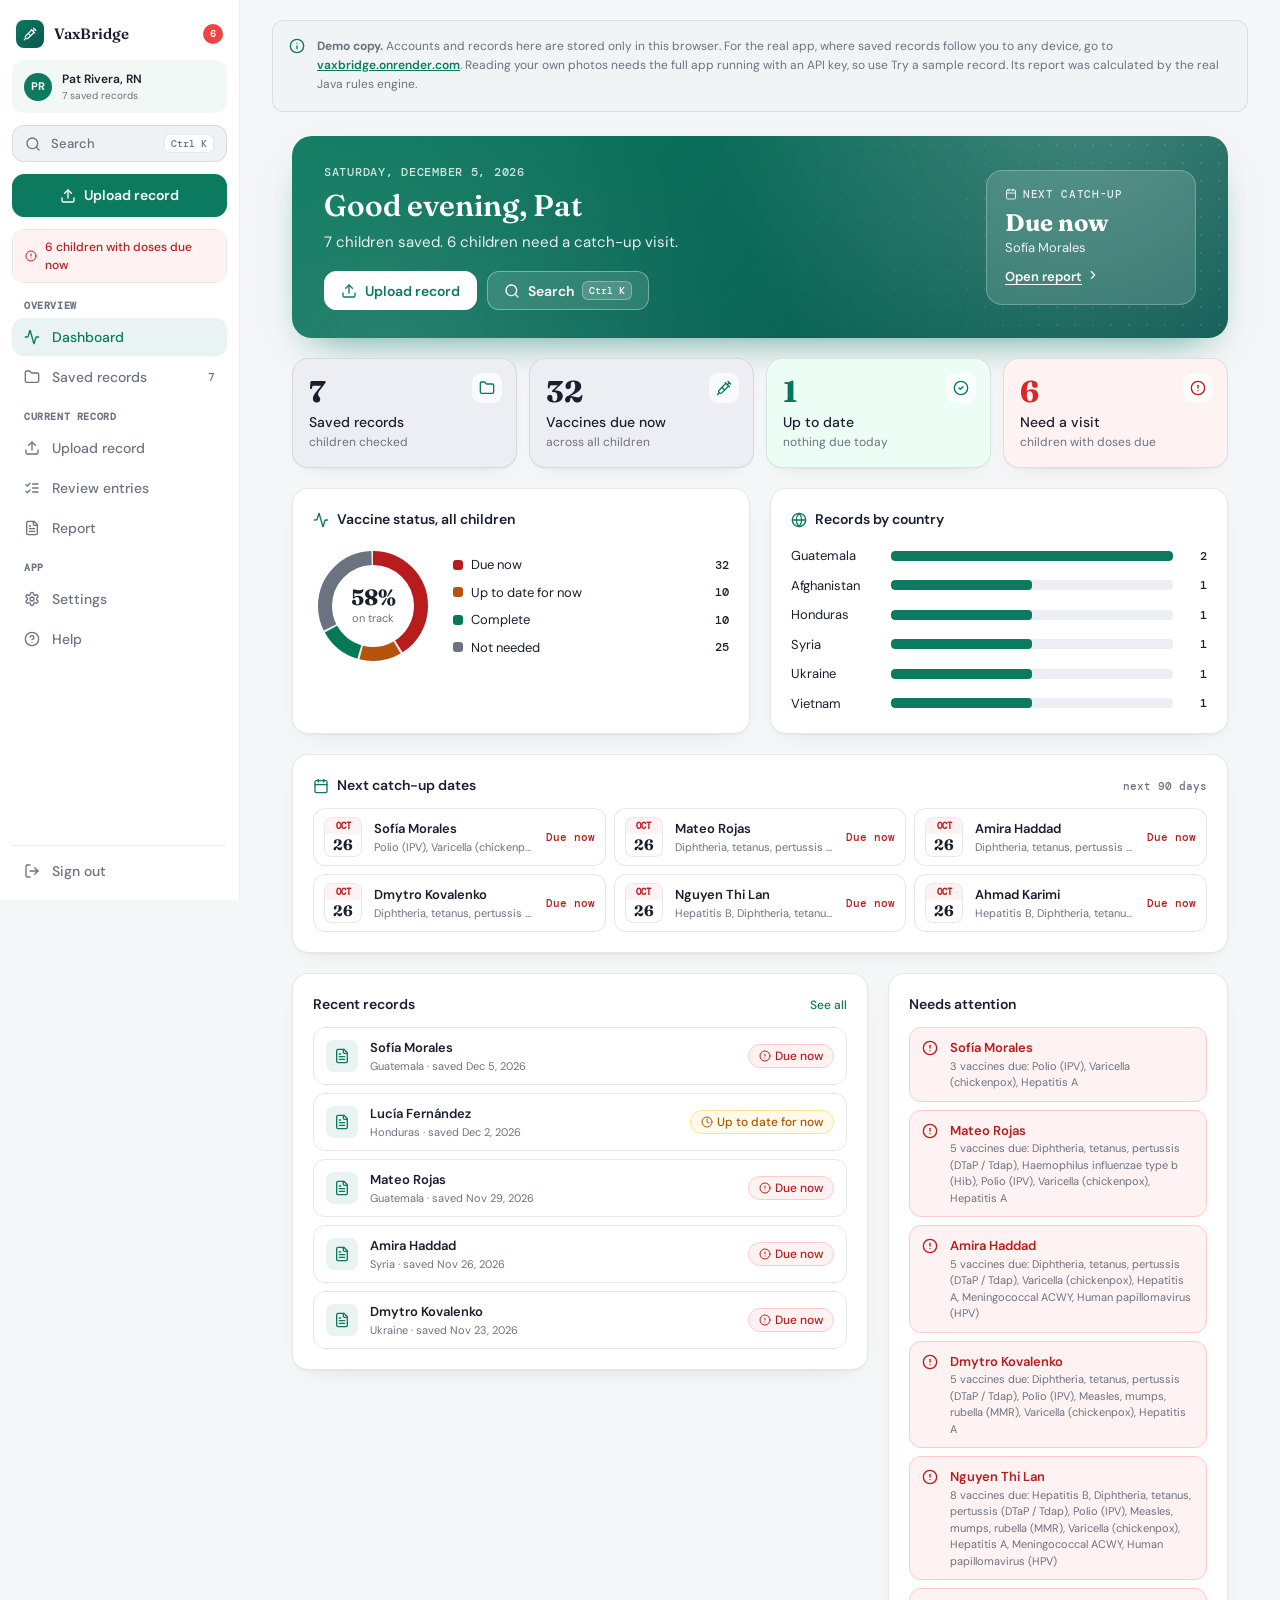
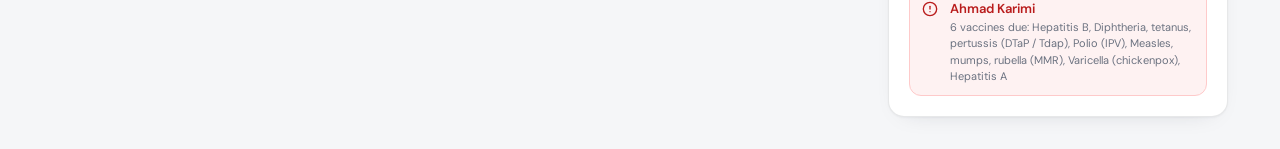
==== commit 9ae54e6a: "Add a dashboard banner, stat icons and depth; demo copy opens with sample children The dashboard now" ====
--- a/docs/index.html
+++ b/docs/index.html
@@ -519,7 +519,6 @@
 .format-card .sub { font-size: 13px; flex: 1; }
 .format-card .tag { font: 500 11px var(--mono); color: var(--muted-foreground); }
 .format-card button { align-self: flex-start; }
-.format-card.main { border-color: color-mix(in srgb, var(--primary) 35%, transparent); background: color-mix(in srgb, var(--secondary) 50%, var(--card)); }
 .dose-grid-wrap { overflow-x: auto; }
 table.dose-grid { width: 100%; border-collapse: collapse; min-width: 640px; font-size: 13px; }
 .dose-grid th, .dose-grid td { padding: 10px 12px; border-bottom: 1px solid var(--border); text-align: left; }
@@ -529,10 +528,292 @@
 .dose-grid td.bad { color: var(--due); }
 .dose-grid td.none { color: var(--muted-foreground); }
 
+/* state form and requirement cards */
+.state-info { display: grid; grid-template-columns: 1fr 1fr; gap: 20px; align-items: start; }
+.state-info .card-title { margin-bottom: 12px; }
+.form-name { font-size: 15px; font-weight: 600; }
+.form-name + .tag, .form-info .tag { font: 500 11px var(--mono); color: var(--muted-foreground); }
+#formInfo > * + * { margin-top: 8px; }
+#formInfo .sub, #stateReqs .sub { font-size: 13px; }
+.req-list { list-style: none; margin: 0; padding: 0; display: flex; flex-direction: column; gap: 6px; }
+.req-list li { display: flex; justify-content: space-between; gap: 12px; font-size: 13px; padding-bottom: 6px; border-bottom: 1px solid var(--border-soft); }
+.req-list li span:last-child { color: var(--muted-foreground); text-align: right; }
+.req-list li.missing span:first-child { color: var(--due); font-weight: 500; }
+.dose-grid .req { font: 600 10px var(--sans); color: var(--ok); background: var(--ok-bg); border: 1px solid var(--ok-border); border-radius: 99px; padding: 0 6px; margin-left: 6px; white-space: nowrap; }
+.dose-grid td.off { background: repeating-linear-gradient(135deg, var(--muted) 0 4px, transparent 4px 8px); }
+.grid-extra:empty { display: none; }
+.grid-extra { padding: 12px 20px; font-size: 12px; color: var(--muted-foreground); border-top: 1px solid var(--border); }
+
+/* upload: state and format first */
+.setup { display: flex; flex-direction: column; gap: 18px; }
+.step { display: flex; gap: 12px; align-items: flex-start; }
+.step-n {
+  width: 24px; height: 24px; border-radius: 50%; flex-shrink: 0; margin-top: 1px;
+  background: var(--primary); color: var(--primary-foreground); font: 600 12px/24px var(--sans); text-align: center;
+}
+.step label { display: flex; flex-direction: column; gap: 6px; font-size: 14px; font-weight: 600; color: var(--foreground); }
+.step-label { font-size: 14px; font-weight: 600; margin: 2px 0 8px; }
+.step:last-child .step-label { margin-bottom: 0; }
+.format-choice { display: grid; grid-template-columns: repeat(2, 1fr); gap: 8px; }
+.format-choice button {
+  display: flex; align-items: flex-start; gap: 10px; text-align: left; padding: 10px 12px;
+  border: 1px solid var(--border); border-radius: var(--radius); background: var(--card); color: var(--foreground);
+}
+.format-choice button .i { margin-top: 2px; color: var(--muted-foreground); }
+.format-choice b { display: block; font-size: 13px; font-weight: 600; }
+.format-choice small { display: block; font-size: 11px; color: var(--muted-foreground); }
+.format-choice button.active { border-color: var(--primary); box-shadow: 0 0 0 1px var(--primary); background: color-mix(in srgb, var(--secondary) 50%, var(--card)); }
+.format-choice button.active .i { color: var(--primary); }
+.setup.needs-state select { box-shadow: 0 0 0 2px var(--due); }
+
+/* report: the state section */
+.state-section { display: flex; flex-direction: column; gap: 20px; padding-top: 8px; }
+.section-head { display: flex; gap: 12px; align-items: flex-start; }
+.format-card.chosen { border-color: color-mix(in srgb, var(--primary) 35%, transparent); background: color-mix(in srgb, var(--secondary) 50%, var(--card)); }
+
 /* the state grid header is a single title, not the report's three columns */
 .series-header.state-grid-head { display: block; }
 
 /* ---- small screens: sidebar becomes a top bar ----------------------------- */
+
+/* ---- motion ---------------------------------------------------------------- */
+
+.view:not(.hidden) { animation: view-in 0.28s ease-out; }
+@keyframes view-in { from { opacity: 0; transform: translateY(6px); } to { opacity: 1; transform: none; } }
+.card, .stat, .record-card, .mini-item, .up-item { transition: border-color 0.15s, box-shadow 0.2s, transform 0.2s, background 0.15s; }
+.record-card:hover { transform: translateY(-2px); box-shadow: 0 8px 20px -10px rgba(26, 31, 46, 0.25); }
+.stat { position: relative; overflow: hidden; }
+.stat b { font-variant-numeric: tabular-nums; }
+@media (prefers-reduced-motion: reduce) {
+  *, *::before, *::after { animation: none !important; transition: none !important; }
+}
+
+/* ---- sidebar search -------------------------------------------------------- */
+
+.search-trigger {
+  display: flex; align-items: center; gap: 10px; width: 100%; padding: 8px 12px;
+  border: 1px solid var(--border); border-radius: var(--radius); background: var(--input-background);
+  color: var(--muted-foreground); font: 500 13px var(--sans); cursor: pointer;
+}
+.search-trigger:hover { border-color: color-mix(in srgb, var(--primary) 40%, transparent); color: var(--foreground); }
+.search-trigger span { flex: 1; text-align: left; }
+kbd {
+  font: 500 10px var(--mono); padding: 2px 6px; border-radius: 6px;
+  border: 1px solid var(--border); background: var(--card); color: var(--muted-foreground);
+}
+
+/* ---- dashboard charts ------------------------------------------------------ */
+
+.dash-charts { display: grid; grid-template-columns: 1fr 1fr; gap: 20px; align-items: stretch; }
+.dash-charts > * { min-width: 0; }
+.dash-charts > :nth-child(2) { grid-column: 1 / -1; order: 1; }
+.upcoming { display: grid; grid-template-columns: repeat(auto-fill, minmax(280px, 1fr)); gap: 8px; }
+.dash-charts .card-row .sub { font: 500 11px var(--mono); }
+
+.donut-wrap { display: flex; align-items: center; gap: 20px; }
+.donut-box { position: relative; width: 120px; height: 120px; flex-shrink: 0; }
+.donut { width: 100%; height: 100%; transform: rotate(-90deg); }
+.donut-track { fill: none; stroke: var(--muted); stroke-width: 14; }
+.donut-seg { fill: none; stroke-width: 14; cursor: default; animation: donut-in 0.9s ease-out; transition: stroke-width 0.15s; }
+.donut-seg:hover { stroke-width: 18; }
+@keyframes donut-in { from { stroke-dasharray: 0 400; } }
+.donut-center { position: absolute; inset: 0; display: flex; flex-direction: column; align-items: center; justify-content: center; pointer-events: none; }
+.donut-center b { font: 700 22px/1 var(--serif); }
+.donut-center span { font-size: 11px; color: var(--muted-foreground); margin-top: 2px; }
+.legend { list-style: none; margin: 0; padding: 0; display: flex; flex-direction: column; gap: 8px; flex: 1; min-width: 0; }
+.legend li { display: flex; align-items: center; gap: 8px; font-size: 13px; white-space: nowrap; }
+.legend i { width: 10px; height: 10px; border-radius: 3px; flex-shrink: 0; }
+.legend b { font: 500 12px var(--mono); }
+
+.up-item {
+  display: flex; align-items: center; gap: 12px; width: 100%; padding: 8px 10px; text-align: left;
+  border: 1px solid var(--border); border-radius: var(--radius); background: var(--card); color: var(--foreground);
+}
+.up-item:hover { border-color: color-mix(in srgb, var(--primary) 30%, transparent); }
+.up-item .cal {
+  width: 38px; flex-shrink: 0; border-radius: 8px; overflow: hidden; text-align: center;
+  border: 1px solid var(--border); background: var(--card);
+}
+.up-item .cal span { display: block; font: 600 9px/16px var(--mono); text-transform: uppercase; background: var(--secondary); color: var(--primary); }
+.up-item .cal b { display: block; font: 700 15px/22px var(--serif); }
+.up-item .strong { font-size: 13px; white-space: nowrap; overflow: hidden; text-overflow: ellipsis; }
+.up-item .sub { font-size: 11px; white-space: nowrap; overflow: hidden; text-overflow: ellipsis; }
+.up-item .when { font: 500 11px var(--mono); color: var(--soon); white-space: nowrap; }
+.up-item.DUE .when { color: var(--due); }
+.up-item.DUE .cal span { background: var(--due-bg); color: var(--due); }
+
+.bars { display: flex; flex-direction: column; gap: 10px; }
+.bar-row { display: grid; grid-template-columns: 90px 1fr 24px; align-items: center; gap: 10px; font-size: 13px; }
+.bar-label { white-space: nowrap; overflow: hidden; text-overflow: ellipsis; }
+.bar-row b { font: 500 12px var(--mono); text-align: right; }
+.bar-track { height: 10px; border-radius: 4px; background: var(--muted); overflow: hidden; }
+.bar { height: 100%; width: var(--w); border-radius: 4px; background: var(--primary); animation: grow-x 0.8s ease-out; }
+@keyframes grow-x { from { width: 0; } }
+.chart-tip {
+  position: fixed; left: 0; top: 0; z-index: 60; pointer-events: none; max-width: 280px;
+  padding: 6px 10px; border-radius: 8px; background: var(--foreground); color: var(--background);
+  font: 500 12px/1.4 var(--sans); box-shadow: 0 6px 16px rgba(0, 0, 0, 0.18);
+}
+
+/* ---- saved records: sort + table ------------------------------------------- */
+
+.records-bar { display: flex; justify-content: space-between; align-items: center; gap: 12px; flex-wrap: wrap; margin-top: -8px; }
+.records-bar .filters { margin-top: 0; }
+.records-tools { display: flex; align-items: center; gap: 10px; }
+.sort { display: flex; align-items: center; gap: 8px; font-size: 13px; color: var(--muted-foreground); }
+.sort select { width: auto; padding: 6px 10px; font-size: 13px; background: var(--card); }
+.seg { display: flex; border: 1px solid var(--border); border-radius: var(--radius); overflow: hidden; background: var(--card); }
+.seg button { border: none; background: none; padding: 7px 10px; color: var(--muted-foreground); display: flex; }
+.seg button + button { border-left: 1px solid var(--border); }
+.seg button.active { background: var(--secondary); color: var(--primary); }
+.record-table { overflow: hidden; }
+.rt-row {
+  display: grid; grid-template-columns: 1.6fr 1fr 1fr 0.9fr 1fr 1fr; gap: 12px; align-items: center;
+  width: 100%; padding: 12px 20px; border: none; border-bottom: 1px solid var(--border);
+  background: none; color: var(--foreground); text-align: left; font-size: 13px;
+}
+.rt-row:last-child { border-bottom: none; }
+button.rt-row:hover { background: color-mix(in srgb, var(--muted) 50%, transparent); }
+.rt-head { font: 600 10px var(--mono); text-transform: uppercase; letter-spacing: 0.06em; color: var(--muted-foreground); background: color-mix(in srgb, var(--muted) 40%, transparent); }
+.rt-name { display: flex; align-items: center; gap: 10px; font-weight: 600; min-width: 0; }
+.avatar.sm { width: 26px; height: 26px; font-size: 10px; }
+.mono { font-family: var(--mono); font-size: 12px; }
+
+/* ---- report: progress + timeline ------------------------------------------- */
+
+.progress { display: flex; align-items: center; gap: 8px; margin-top: 8px; max-width: 260px; }
+.progress-track { flex: 1; height: 6px; border-radius: 4px; background: var(--muted); overflow: hidden; }
+.progress-fill { height: 100%; width: var(--w); border-radius: 4px; background: var(--ok); animation: grow-x 0.8s ease-out; }
+.progress.DUE .progress-fill { background: var(--due); }
+.progress.UPCOMING .progress-fill { background: var(--soon); }
+.progress span { font: 500 11px var(--mono); color: var(--muted-foreground); white-space: nowrap; }
+
+.timeline-card .card-row { flex-wrap: wrap; gap: 8px 16px; }
+.tl-legend { list-style: none; margin: 0; padding: 0; display: flex; flex-wrap: wrap; gap: 6px 14px; font-size: 12px; color: var(--muted-foreground); }
+.tl-legend li { display: flex; align-items: center; gap: 6px; }
+.tl-legend .mark { position: static; transform: none; }
+.tl { display: flex; flex-direction: column; gap: 2px; }
+.tl-row { display: grid; grid-template-columns: 150px 1fr; gap: 14px; align-items: center; min-height: 26px; }
+.tl-name { font-size: 12px; font-weight: 500; white-space: nowrap; overflow: hidden; text-overflow: ellipsis; }
+.tl-track { position: relative; height: 26px; }
+.tl-track::before { content: ""; position: absolute; left: 0; right: 0; top: 50%; height: 2px; margin-top: -1px; border-radius: 2px; background: var(--muted); }
+.mark {
+  position: absolute; top: 50%; width: 12px; height: 12px; border-radius: 50%;
+  transform: translate(-50%, -50%); box-shadow: 0 0 0 2px var(--card); cursor: default; display: inline-block;
+  transition: transform 0.15s;
+}
+.tl-track .mark:hover { transform: translate(-50%, -50%) scale(1.35); }
+.mark.given { background: var(--ok); }
+.mark.invalid { background: var(--card); border: 2px solid var(--due); width: 10px; height: 10px; }
+.mark.planned { background: var(--card); border: 2px solid var(--soon); width: 10px; height: 10px; }
+.tl-track .mark.planned { background: var(--soon-bg); }
+.today { position: absolute; top: 2px; bottom: 2px; width: 2px; margin-left: -1px; border-radius: 2px; background: var(--primary); opacity: 0.7; }
+.today-key { width: 2px; height: 12px; border-radius: 2px; background: var(--primary); display: inline-block; }
+.tl-axis { min-height: 18px; }
+.tl-ticks { position: relative; height: 18px; border-top: 1px dashed var(--border); }
+.tick { position: absolute; top: 4px; transform: translateX(-50%); font: 500 10px var(--mono); color: var(--muted-foreground); white-space: nowrap; }
+.tick:first-child { transform: none; }
+
+/* ---- toasts ---------------------------------------------------------------- */
+
+.toasts { position: fixed; right: 20px; bottom: 20px; z-index: 70; display: flex; flex-direction: column; gap: 8px; align-items: flex-end; }
+.toast {
+  display: flex; align-items: center; gap: 10px; max-width: 360px; padding: 10px 14px;
+  border-radius: var(--radius); background: var(--card); border: 1px solid var(--ok-border); color: var(--foreground);
+  font-size: 13px; box-shadow: 0 10px 24px -8px rgba(0, 0, 0, 0.25); animation: toast-in 0.25s ease-out;
+}
+.toast .i { color: var(--ok); }
+.toast.error { border-color: var(--due-border); }
+.toast.error .i { color: var(--due); }
+.toast.leaving { opacity: 0; transform: translateY(6px); transition: opacity 0.3s, transform 0.3s; }
+@keyframes toast-in { from { opacity: 0; transform: translateY(10px); } }
+
+/* ---- quick search ---------------------------------------------------------- */
+
+.palette {
+  position: fixed; inset: 0; z-index: 80; display: flex; justify-content: center; align-items: flex-start;
+  padding: 12vh 16px 16px; background: rgba(15, 19, 27, 0.45); backdrop-filter: blur(3px);
+}
+.palette-box {
+  width: 100%; max-width: 560px; background: var(--card); border: 1px solid var(--border);
+  border-radius: var(--radius-lg); box-shadow: 0 24px 48px -12px rgba(0, 0, 0, 0.35); overflow: hidden;
+  animation: view-in 0.18s ease-out;
+}
+.palette-input { display: flex; align-items: center; gap: 10px; padding: 12px 16px; border-bottom: 1px solid var(--border); }
+.palette-input .i { color: var(--muted-foreground); }
+.palette-input input { border: none; background: none; padding: 4px 0; box-shadow: none; font-size: 15px; }
+.palette-input input:focus { outline: none; box-shadow: none; }
+.palette-list { max-height: 360px; overflow-y: auto; padding: 6px; }
+.palette-group { font: 600 10px var(--mono); text-transform: uppercase; letter-spacing: 0.06em; color: var(--muted-foreground); padding: 10px 10px 4px; }
+.palette-item {
+  display: flex; align-items: center; gap: 10px; width: 100%; padding: 9px 10px; border: none; border-radius: 10px;
+  background: none; color: var(--foreground); text-align: left; font-size: 14px;
+}
+.palette-item .i { color: var(--muted-foreground); }
+.palette-item .sub { font-size: 12px; }
+.palette-item.active { background: var(--secondary); }
+.palette-item.active .i { color: var(--primary); }
+.palette-empty { padding: 16px 10px; }
+
+
+/* ---- dashboard banner and depth -------------------------------------------- */
+
+.hero {
+  position: relative; overflow: hidden; display: flex; align-items: center; justify-content: space-between; gap: 24px;
+  padding: 28px 32px; border-radius: calc(var(--radius-lg) + 4px); color: #fff;
+  background:
+    radial-gradient(circle at 85% -20%, rgba(255, 255, 255, 0.22), transparent 45%),
+    radial-gradient(circle at 10% 120%, rgba(255, 255, 255, 0.12), transparent 40%),
+    linear-gradient(135deg, var(--primary), color-mix(in srgb, var(--primary) 62%, #0B1F3A));
+  box-shadow: 0 18px 40px -22px color-mix(in srgb, var(--primary) 80%, transparent);
+}
+.hero::after {
+  content: ""; position: absolute; inset: 0; pointer-events: none; opacity: 0.12;
+  background-image: radial-gradient(rgba(255, 255, 255, 0.9) 1px, transparent 1px); background-size: 18px 18px;
+  mask-image: linear-gradient(90deg, transparent 40%, #000);
+}
+.hero > * { position: relative; z-index: 1; }
+.hero-date { font: 500 12px var(--mono); text-transform: uppercase; letter-spacing: 0.06em; opacity: 0.8; }
+.hero h1 { font-size: 30px; margin-top: 6px; }
+.hero-sub { font-size: 15px; opacity: 0.9; margin-top: 6px; max-width: 520px; }
+.hero-actions { display: flex; flex-wrap: wrap; gap: 10px; margin-top: 18px; }
+.hero-btn {
+  display: inline-flex; align-items: center; gap: 8px; padding: 9px 16px; border-radius: var(--radius);
+  font: 600 14px var(--sans); border: 1px solid rgba(255, 255, 255, 0.35); transition: transform 0.15s, background 0.15s;
+}
+.hero-btn:hover { transform: translateY(-1px); }
+.hero-btn.solid { background: #fff; color: var(--primary); border-color: #fff; }
+.hero-btn.ghost { background: rgba(255, 255, 255, 0.12); color: #fff; }
+.hero-btn.ghost:hover { background: rgba(255, 255, 255, 0.2); }
+.hero-btn kbd { background: rgba(255, 255, 255, 0.15); border-color: rgba(255, 255, 255, 0.3); color: #fff; }
+.hero-next {
+  flex-shrink: 0; min-width: 210px; padding: 16px 18px; border-radius: var(--radius-lg);
+  background: rgba(255, 255, 255, 0.14); border: 1px solid rgba(255, 255, 255, 0.25); backdrop-filter: blur(6px);
+}
+.hero-next-label { display: flex; align-items: center; gap: 6px; font: 500 11px var(--mono); text-transform: uppercase; letter-spacing: 0.06em; opacity: 0.85; }
+.hero-next-label .i { width: 12px; height: 12px; }
+.hero-next-date { font: 700 24px/1.2 var(--serif); margin-top: 8px; }
+.hero-next-who { font-size: 13px; opacity: 0.9; }
+.hero-next-open {
+  display: inline-flex; align-items: center; gap: 4px; margin-top: 10px; padding: 0; border: none; background: none;
+  color: #fff; font: 600 13px var(--sans); text-decoration: underline; text-underline-offset: 3px;
+}
+.hero-next-open .i { width: 14px; height: 14px; }
+
+.card, .table-card, .stat { box-shadow: 0 1px 2px rgba(26, 31, 46, 0.04), 0 8px 24px -18px rgba(26, 31, 46, 0.25); }
+.stat:hover { transform: translateY(-2px); box-shadow: 0 1px 2px rgba(26, 31, 46, 0.04), 0 14px 28px -18px rgba(26, 31, 46, 0.35); }
+.stat-icon {
+  position: absolute; top: 14px; right: 14px; width: 30px; height: 30px; border-radius: 9px;
+  display: flex; align-items: center; justify-content: center;
+  background: color-mix(in srgb, var(--card) 70%, transparent); color: var(--muted-foreground);
+}
+.stat.DUE .stat-icon { color: var(--due); }
+.stat.UPCOMING .stat-icon { color: var(--soon); }
+.stat.COMPLETE .stat-icon { color: var(--ok); }
+.stat.plain .stat-icon { color: var(--primary); }
+.logo { background: linear-gradient(135deg, var(--primary), color-mix(in srgb, var(--primary) 60%, #0B1F3A)); }
+nav button.active { position: relative; }
+nav button.active::before { content: ""; position: absolute; left: -12px; top: 8px; bottom: 8px; width: 3px; border-radius: 0 3px 3px 0; background: var(--primary); }
 
 @media (max-width: 860px) {
   .shell { flex-direction: column; }
@@ -546,9 +827,9 @@
   .sidebar-foot button { padding: 6px 8px; font-size: 13px; gap: 6px; }
   .brand { order: 0; }
   nav { order: 2; }
-  .dash-grid, .state-pick { grid-template-columns: 1fr; }
+  .dash-grid, .state-pick, .state-info { grid-template-columns: 1fr; }
   .bg-options { grid-template-columns: repeat(2, 1fr); }
-  .format-grid { grid-template-columns: 1fr; }
+  .format-grid, .format-choice { grid-template-columns: 1fr; }
   .brand { padding: 0; }
   .badge { margin-left: 6px; }
   nav { flex: 1 1 100%; flex-direction: row; gap: 4px; overflow-x: auto; }
@@ -557,6 +838,15 @@
   .stats { grid-template-columns: repeat(2, 1fr); }
   .series-header, .series-main { grid-template-columns: 1fr auto; }
   .hide-sm, .series-main .next { display: none; }
+  .dash-charts { grid-template-columns: 1fr; }
+  .search-trigger { display: none; }
+  .hero { flex-direction: column; align-items: stretch; padding: 22px 20px; }
+  .hero h1 { font-size: 24px; }
+  .hero-btn.ghost { display: none; }
+  nav button.active::before { display: none; }
+  .rt-row { grid-template-columns: 1fr auto; }
+  .tl-row { grid-template-columns: 90px 1fr; gap: 10px; }
+  .donut-wrap { justify-content: center; }
 }
 @media (max-width: 600px) {
   .sign-grid { grid-template-columns: 1fr; }
@@ -578,11 +868,14 @@
   .no-print { display: none !important; }
   .shell { display: block; }
   .view { padding: 0; max-width: none; gap: 14px; }
-  #upload, #review, #help, #dashboard, #records, #settings, #state { display: none !important; }
-  .table-card, .card, .stat { box-shadow: none; }
+  #upload, #review, #help, #dashboard, #records, #settings { display: none !important; }
+  .table-card, .card, .stat { box-shadow: none !important; }
+  .stat-icon { display: none; }
   .stats { grid-template-columns: repeat(4, 1fr); }
   .series-header, .series-main { grid-template-columns: 1fr 150px 190px; }
   .series-main .next, .hide-sm { display: block; }
+  .view:not(.hidden), .bar, .progress-fill, .donut-seg { animation: none; }
+  .timeline-card { break-inside: avoid; }
   * { -webkit-print-color-adjust: exact; print-color-adjust: exact; }
 }
 .preview-note { max-width: 1000px; margin: 20px auto -8px; width: calc(100% - 64px); }
@@ -644,7 +937,7 @@
         <h1>VaxBridge</h1>
         <p class="sub">Vaccine records from any country, ready for school</p>
       </div>
-      <div class="note-box preview-note auth-preview"><svg class="i"><use href="#i-info"/></svg><p><b>Demo copy.</b> Accounts and records here are stored only in this browser. For the real app, where saved records follow you to any device, go to <a href="https://vaxbridge.onrender.com" style="color: var(--primary); font-weight: 600">vaxbridge.onrender.com</a>. Reading your own photos needs the full app running with an API key, so use Try a sample record. Its report was calculated by the real Java rules engine.</p></div>
+      <div class="note-box preview-note auth-preview"><svg class="i"><use href="#i-info"/></svg><p><b>Demo copy.</b> Sign in as <b>demo@vaxbridge.app</b> with any password to see sample children. Accounts and records here are stored only in this browser. For the real app, where saved records follow you to any device, go to <a href="https://vaxbridge.onrender.com" style="color: var(--primary); font-weight: 600">vaxbridge.onrender.com</a>. Reading your own photos needs the full app running with an API key, so use Try a sample record. Its report was calculated by the real Java rules engine.</p></div>
       <form id="authForm" class="card auth-card" novalidate>
         <label id="nameField" class="hidden">Your name <input id="authName" type="text" autocomplete="name" placeholder="Pat Rivera, RN"></label>
         <label>Email <input id="authEmail" type="email" autocomplete="email" placeholder="you@school.org"></label>
@@ -659,6 +952,19 @@
     </div>
   </div>
 
+  <div id="toasts" class="toasts no-print" aria-live="polite"></div>
+
+  <div id="palette" class="palette hidden no-print" role="dialog" aria-label="Search">
+    <div class="palette-box">
+      <div class="palette-input">
+        <svg class="i"><use href="#i-search"/></svg>
+        <input id="paletteInput" type="text" placeholder="Search records or jump to a page" autocomplete="off">
+        <kbd>Esc</kbd>
+      </div>
+      <div id="paletteList" class="palette-list"></div>
+    </div>
+  </div>
+
   <div id="app" class="shell hidden">
     <aside class="sidebar no-print">
       <div class="brand">
@@ -673,6 +979,10 @@
           <p id="userName"></p>
           <p id="userMeta" class="sub"></p>
         </div>
+      </button>
+
+      <button id="searchBtn" class="search-trigger" title="Search records and pages">
+        <svg class="i"><use href="#i-search"/></svg><span>Search</span><kbd>Ctrl K</kbd>
       </button>
 
       <button id="newRecordBtn" class="primary cta"><svg class="i"><use href="#i-upload"/></svg> Upload record</button>
@@ -687,7 +997,6 @@
         <button data-view="upload"><svg class="i"><use href="#i-upload"/></svg><span>Upload record</span></button>
         <button data-view="review"><svg class="i"><use href="#i-list"/></svg><span>Review entries</span></button>
         <button data-view="report"><svg class="i"><use href="#i-file"/></svg><span>Report</span></button>
-        <button data-view="state"><svg class="i"><use href="#i-map"/></svg><span>State format</span></button>
         <p class="nav-label">App</p>
         <button data-view="settings"><svg class="i"><use href="#i-settings"/></svg><span>Settings</span></button>
         <button data-view="help"><svg class="i"><use href="#i-help"/></svg><span>Help</span></button>
@@ -702,9 +1011,17 @@
       <div class="note-box preview-note"><svg class="i"><use href="#i-info"/></svg><p><b>Demo copy.</b> Accounts and records here are stored only in this browser. For the real app, where saved records follow you to any device, go to <a href="https://vaxbridge.onrender.com" style="color: var(--primary); font-weight: 600">vaxbridge.onrender.com</a>. Reading your own photos needs the full app running with an API key, so use Try a sample record. Its report was calculated by the real Java rules engine.</p></div>
       <!-- Dashboard -->
       <section id="dashboard" class="view hidden">
-        <div class="view-head">
-          <h1>Dashboard</h1>
-          <p id="today" class="sub"></p>
+        <div class="hero">
+          <div class="hero-text">
+            <p id="today" class="hero-date"></p>
+            <h1 id="greeting">Dashboard</h1>
+            <p id="heroSummary" class="hero-sub"></p>
+            <div class="hero-actions">
+              <button class="hero-btn solid go-upload"><svg class="i"><use href="#i-upload"/></svg> Upload record</button>
+              <button class="hero-btn ghost" data-palette><svg class="i"><use href="#i-search"/></svg> Search <kbd>Ctrl K</kbd></button>
+            </div>
+          </div>
+          <div id="heroNext" class="hero-next"></div>
         </div>
         <div id="dashStats" class="stats"></div>
         <div id="dashEmpty" class="empty card hidden">
@@ -712,6 +1029,23 @@
           <p class="strong">No saved records yet</p>
           <p class="sub">Upload a child's vaccine record, check it, and tap Save to records. It will show up here.</p>
           <button class="primary go-upload"><svg class="i"><use href="#i-upload"/></svg> Upload record</button>
+        </div>
+        <div id="dashCharts" class="dash-charts">
+          <div class="card">
+            <p class="card-title"><svg class="i"><use href="#i-activity"/></svg> Vaccine status, all children</p>
+            <div id="statusChart" class="donut-wrap"></div>
+          </div>
+          <div class="card">
+            <div class="card-row">
+              <p class="card-title"><svg class="i"><use href="#i-calendar"/></svg> Next catch-up dates</p>
+              <span class="sub small">next 90 days</span>
+            </div>
+            <div id="upcomingList" class="upcoming"></div>
+          </div>
+          <div class="card">
+            <p class="card-title"><svg class="i"><use href="#i-globe"/></svg> Records by country</p>
+            <div id="countryChart" class="bars"></div>
+          </div>
         </div>
         <div id="dashGrid" class="dash-grid">
           <div class="card">
@@ -743,12 +1077,29 @@
           <svg class="i"><use href="#i-search"/></svg>
           <input id="recordSearch" type="search" placeholder="Search by child's name or country">
         </div>
-        <div id="recordFilters" class="filters">
-          <button data-filter="all" class="active">All</button>
-          <button data-filter="due">Doses due</button>
-          <button data-filter="ok">Up to date</button>
+        <div class="records-bar">
+          <div id="recordFilters" class="filters">
+            <button data-filter="all" class="active">All</button>
+            <button data-filter="due">Doses due</button>
+            <button data-filter="ok">Up to date</button>
+          </div>
+          <div class="records-tools">
+            <label class="sort">Sort
+              <select id="recordSort">
+                <option value="updated">Newest first</option>
+                <option value="name">Name A to Z</option>
+                <option value="due">Most doses due</option>
+                <option value="next">Next dose date</option>
+              </select>
+            </label>
+            <div id="recordView" class="seg" role="group" aria-label="Layout">
+              <button data-layout="grid" class="active" title="Cards"><svg class="i"><use href="#i-folder"/></svg></button>
+              <button data-layout="table" title="Table"><svg class="i"><use href="#i-table"/></svg></button>
+            </div>
+          </div>
         </div>
         <div id="recordGrid" class="record-grid"></div>
+        <div id="recordTable" class="table-card record-table hidden"></div>
         <div id="recordsEmpty" class="empty hidden">
           <div class="tile lg"><svg class="i"><use href="#i-folder"/></svg></div>
           <p class="strong" id="recordsEmptyTitle">No saved records yet</p>
@@ -760,10 +1111,36 @@
       <section id="upload" class="view narrow">
         <div class="view-head">
           <h1>Upload record</h1>
-          <p class="sub">A photo or scan of the child's vaccination card, in any language</p>
+          <p class="sub">Pick the state and the format you need, then add a photo or scan of the vaccination card in any language</p>
         </div>
 
         <div id="pickStage">
+          <div class="card setup">
+            <div class="step">
+              <span class="step-n">1</span>
+              <label class="grow">Which state is the child enrolling in?
+                <select id="uploadState"><option value="">Choose a state</option></select>
+              </label>
+            </div>
+            <div class="step">
+              <span class="step-n">2</span>
+              <div class="grow">
+                <p class="step-label">What do you need for that state?</p>
+                <div id="formatChoice" class="format-choice">
+                  <button type="button" data-format="form" class="active"><svg class="i"><use href="#i-print"/></svg>
+                    <span><b>School form</b><small id="formChoiceSub">Printable, in the state's layout</small></span></button>
+                  <button type="button" data-format="hl7"><svg class="i"><use href="#i-code"/></svg>
+                    <span><b>Registry file</b><small>HL7 for the state registry</small></span></button>
+                  <button type="button" data-format="fhir"><svg class="i"><use href="#i-file"/></svg>
+                    <span><b>Health record file</b><small>FHIR, for clinic systems</small></span></button>
+                  <button type="button" data-format="csv"><svg class="i"><use href="#i-table"/></svg>
+                    <span><b>Spreadsheet</b><small>CSV</small></span></button>
+                </div>
+              </div>
+            </div>
+            <div class="step"><span class="step-n">3</span><p class="step-label">Upload the record</p></div>
+          </div>
+
           <div class="dropzone" id="dropzone">
             <input type="file" id="files" class="hidden" accept="image/jpeg,image/png,image/webp,image/gif,application/pdf" multiple>
             <input type="file" id="cameraInput" class="hidden" accept="image/*" capture="environment">
@@ -881,7 +1258,7 @@
           <div class="report-actions no-print">
             <button id="saveBtn" class="primary"><svg class="i"><use href="#i-save"/></svg> <span>Save to records</span></button>
             <button id="printBtn" class="outline"><svg class="i"><use href="#i-print"/></svg> Print</button>
-            <button class="outline" data-goto="state"><svg class="i"><use href="#i-map"/></svg> State format</button>
+            <button id="formActionBtn" class="outline"><svg class="i"><use href="#i-map"/></svg> <span>State form</span></button>
           </div>
         </div>
         <p id="saveStatus" class="status no-print"></p>
@@ -895,6 +1272,8 @@
             original record and approve any vaccines given. State school requirements may differ.</p>
         </div>
 
+        <div id="timeline" class="card timeline-card"></div>
+
         <div class="table-card">
           <div class="series-header">
             <span>Vaccine</span><span class="hide-sm">Next dose</span><span>Status</span>
@@ -902,6 +1281,77 @@
           <div id="seriesList"></div>
         </div>
         <div id="ignoredList"></div>
+
+        <!-- The record in the chosen state's format (the state is picked on the Upload page) -->
+        <div id="stateSection" class="state-section no-print">
+        <div class="section-head">
+          <div class="tile"><svg class="i"><use href="#i-map"/></svg></div>
+          <div>
+            <h2 id="stateHeading">State school form</h2>
+            <p class="sub">The checked record laid out like the state's own school form, plus files for its registry.</p>
+          </div>
+        </div>
+        <div class="card state-pick">
+          <label>Enrolling in
+            <select id="stateSelect"></select>
+          </label>
+          <div id="registryInfo" class="registry"></div>
+        </div>
+
+        <div class="state-info">
+          <div class="card">
+            <p class="card-title"><svg class="i"><use href="#i-file"/></svg> State school form</p>
+            <div id="formInfo"></div>
+          </div>
+          <div class="card">
+            <p class="card-title"><svg class="i"><use href="#i-list"/></svg> <span id="reqTitle">What schools require</span></p>
+            <div id="stateReqs"></div>
+          </div>
+        </div>
+
+        <div class="note-box warn">
+          <svg class="i"><use href="#i-shield"/></svg>
+          <p>VaxBridge is not a state agency or a health care provider. These are transcriptions to save typing. A
+            licensed provider has to check them against the original record and sign before a school or registry will
+            accept them. VaxBridge never sends anything to a state.</p>
+        </div>
+
+        <div class="table-card">
+          <div class="series-header state-grid-head"><span id="gridTitle">Doses by vaccine</span></div>
+          <div class="dose-grid-wrap"><table class="dose-grid" id="doseGrid"></table></div>
+          <div id="gridExtra" class="grid-extra"></div>
+        </div>
+
+        <div class="format-grid">
+          <div class="card format-card" data-card="form">
+            <div class="top"><div class="tile"><svg class="i"><use href="#i-print"/></svg></div>
+              <div><p class="strong">School immunization record</p><p id="printTag" class="tag">Printable, for a provider to sign</p></div></div>
+            <p id="printText" class="sub">Every dose laid out the way the state's school form lists them, with MM/DD/YYYY dates.</p>
+            <button id="printStateBtn" class="outline" data-export="form"><svg class="i"><use href="#i-print"/></svg> Open printable record</button>
+          </div>
+          <div class="card format-card" data-card="hl7">
+            <div class="top"><div class="tile"><svg class="i"><use href="#i-code"/></svg></div>
+              <div><p class="strong">State registry file</p><p class="tag">HL7 2.5.1 VXU · .hl7</p></div></div>
+            <p id="hl7Text" class="sub">The message format state immunization registries accept from clinics. A clinic enrolled with the
+              registry uploads it as historical doses.</p>
+            <button class="outline" data-export="hl7"><svg class="i"><use href="#i-download"/></svg> Download .hl7</button>
+          </div>
+          <div class="card format-card" data-card="fhir">
+            <div class="top"><div class="tile"><svg class="i"><use href="#i-file"/></svg></div>
+              <div><p class="strong">Health record file</p><p class="tag">FHIR R4 · .json</p></div></div>
+            <p class="sub">The standard most clinic health record systems import. Doses are marked as transcribed from another
+              record, not given by the clinic.</p>
+            <button class="outline" data-export="fhir"><svg class="i"><use href="#i-download"/></svg> Download .json</button>
+          </div>
+          <div class="card format-card" data-card="csv">
+            <div class="top"><div class="tile"><svg class="i"><use href="#i-table"/></svg></div>
+              <div><p class="strong">Spreadsheet</p><p class="tag">CSV · .csv</p></div></div>
+            <p class="sub">One row per dose, with the vaccine code, the US name and the text on the original record.</p>
+            <button class="outline" data-export="csv"><svg class="i"><use href="#i-download"/></svg> Download .csv</button>
+          </div>
+        </div>
+        <p id="exportStatus" class="status"></p>
+        </div>
 
         <div id="filesCard" class="card no-print hidden">
           <p class="card-title"><svg class="i"><use href="#i-image"/></svg> Original record</p>
@@ -922,75 +1372,6 @@
         <div id="deleteRow" class="delete-row no-print hidden">
           <button id="deleteBtn" class="danger"><svg class="i"><use href="#i-trash"/></svg> Delete this saved record</button>
         </div>
-        </div>
-      </section>
-
-      <!-- State format: the reviewed record in the layout states use, for a provider to sign -->
-      <section id="state" class="view hidden">
-        <div class="empty card no-record">
-          <div class="tile lg"><svg class="i"><use href="#i-map"/></svg></div>
-          <p class="strong">No report yet</p>
-          <p class="sub">Check a record against the US schedule first, or open a saved record. Then you can get it ready for a state here.</p>
-          <div class="row">
-            <button class="primary go-upload"><svg class="i"><use href="#i-upload"/></svg> Upload record</button>
-            <button class="outline" data-goto="records"><svg class="i"><use href="#i-folder"/></svg> Saved records</button>
-          </div>
-        </div>
-        <div class="has-record">
-        <div class="view-head">
-          <h1>Get it ready for a state</h1>
-          <p class="sub">Puts the reviewed record into the layout state school forms and registries use, with US vaccine names and dates.</p>
-        </div>
-
-        <div class="card state-pick">
-          <label>State
-            <select id="stateSelect"></select>
-          </label>
-          <div id="registryInfo" class="registry"></div>
-        </div>
-
-        <div class="note-box warn">
-          <svg class="i"><use href="#i-shield"/></svg>
-          <p>VaxBridge is not a state agency or a health care provider. These are transcriptions to save typing. A
-            licensed provider has to check them against the original record and sign before a school or registry will
-            accept them. VaxBridge never sends anything to a state.</p>
-        </div>
-
-        <div class="table-card">
-          <div class="series-header state-grid-head"><span id="gridTitle">Doses by vaccine</span></div>
-          <div class="dose-grid-wrap"><table class="dose-grid" id="doseGrid"></table></div>
-        </div>
-
-        <div class="format-grid">
-          <div class="card format-card main">
-            <div class="top"><div class="tile"><svg class="i"><use href="#i-print"/></svg></div>
-              <div><p class="strong">School immunization record</p><p class="tag">Printable, for a provider to sign</p></div></div>
-            <p class="sub">Every dose in a vaccine-by-dose grid with MM/DD/YYYY dates, the way state school forms ask for them.
-              Use it to fill in the state's official form, or attach it to the original record.</p>
-            <button id="printStateBtn" class="primary"><svg class="i"><use href="#i-print"/></svg> Open printable record</button>
-          </div>
-          <div class="card format-card">
-            <div class="top"><div class="tile"><svg class="i"><use href="#i-code"/></svg></div>
-              <div><p class="strong">State registry file</p><p class="tag">HL7 2.5.1 VXU · .hl7</p></div></div>
-            <p id="hl7Text" class="sub">The message format state immunization registries accept from clinics. A clinic enrolled with the
-              registry uploads it as historical doses.</p>
-            <button class="outline" data-export="hl7"><svg class="i"><use href="#i-download"/></svg> Download .hl7</button>
-          </div>
-          <div class="card format-card">
-            <div class="top"><div class="tile"><svg class="i"><use href="#i-file"/></svg></div>
-              <div><p class="strong">Health record file</p><p class="tag">FHIR R4 · .json</p></div></div>
-            <p class="sub">The standard most clinic health record systems import. Doses are marked as transcribed from another
-              record, not given by the clinic.</p>
-            <button class="outline" data-export="fhir"><svg class="i"><use href="#i-download"/></svg> Download .json</button>
-          </div>
-          <div class="card format-card">
-            <div class="top"><div class="tile"><svg class="i"><use href="#i-table"/></svg></div>
-              <div><p class="strong">Spreadsheet</p><p class="tag">CSV · .csv</p></div></div>
-            <p class="sub">One row per dose, with the vaccine code, the US name and the text on the original record.</p>
-            <button class="outline" data-export="csv"><svg class="i"><use href="#i-download"/></svg> Download .csv</button>
-          </div>
-        </div>
-        <p id="exportStatus" class="status"></p>
         </div>
       </section>
 
@@ -1133,6 +1514,7 @@
 // Accounts and saved records are kept in this browser's storage. Reports use results captured from the
 // real rules engine for the sample record.
 const PREVIEW = {"sample": {"childName": "Sofía Ejemplo (sample)", "dateOfBirth": "2017-09-14", "country": "Guatemala", "language": "Spanish", "warnings": ["This is a made-up sample record for demonstration."], "entries": [{"originalText": "BCG", "englishName": "BCG (tuberculosis)", "antigens": ["BCG"], "date": "2017-09-14", "dateAsWritten": "14/09/2017", "confidence": "high", "notes": ""}, {"originalText": "Hepatitis B (RN)", "englishName": "Hepatitis B, birth dose", "antigens": ["HepB"], "date": "2017-09-14", "dateAsWritten": "14/09/2017", "confidence": "high", "notes": ""}, {"originalText": "Pentavalente 1a", "englishName": "Pentavalent dose 1 (DTwP-HepB-Hib)", "antigens": ["DTaP", "HepB", "Hib"], "date": "2017-11-14", "dateAsWritten": "14/11/2017", "confidence": "high", "notes": ""}, {"originalText": "IPV 1a", "englishName": "Inactivated polio dose 1", "antigens": ["IPV"], "date": "2017-11-14", "dateAsWritten": "14/11/2017", "confidence": "high", "notes": ""}, {"originalText": "Rotavirus 1a", "englishName": "Rotavirus dose 1", "antigens": ["RV"], "date": "2017-11-14", "dateAsWritten": "14/11/2017", "confidence": "high", "notes": ""}, {"originalText": "Neumococo 1a", "englishName": "Pneumococcal conjugate dose 1", "antigens": ["PCV"], "date": "2017-11-14", "dateAsWritten": "14/11/2017", "confidence": "high", "notes": ""}, {"originalText": "Pentavalente 2a", "englishName": "Pentavalent dose 2", "antigens": ["DTaP", "HepB", "Hib"], "date": "2018-01-15", "dateAsWritten": "15/01/2018", "confidence": "high", "notes": ""}, {"originalText": "bOPV 2a", "englishName": "Oral polio (bivalent) dose 2", "antigens": ["OPV"], "date": "2018-01-15", "dateAsWritten": "15/01/2018", "confidence": "high", "notes": ""}, {"originalText": "Rotavirus 2a", "englishName": "Rotavirus dose 2", "antigens": ["RV"], "date": "2018-01-15", "dateAsWritten": "15/01/2018", "confidence": "high", "notes": ""}, {"originalText": "Neumococo 2a", "englishName": "Pneumococcal conjugate dose 2", "antigens": ["PCV"], "date": "2018-01-15", "dateAsWritten": "15/01/2018", "confidence": "high", "notes": ""}, {"originalText": "Pentavalente 3a", "englishName": "Pentavalent dose 3", "antigens": ["DTaP", "HepB", "Hib"], "date": "2018-03-14", "dateAsWritten": "14/03/2018", "confidence": "high", "notes": ""}, {"originalText": "bOPV 3a", "englishName": "Oral polio (bivalent) dose 3", "antigens": ["OPV"], "date": "2018-03-14", "dateAsWritten": "14/03/2018", "confidence": "high", "notes": ""}, {"originalText": "SPR 1a", "englishName": "MMR dose 1 (sarampión, paperas, rubéola)", "antigens": ["MMR"], "date": "2018-09-20", "dateAsWritten": "20/09/2018", "confidence": "high", "notes": ""}, {"originalText": "Neumococo refuerzo", "englishName": "Pneumococcal booster", "antigens": ["PCV"], "date": "2018-09-20", "dateAsWritten": "20/09/2018", "confidence": "high", "notes": ""}, {"originalText": "DPT 1er refuerzo", "englishName": "DTP booster 1", "antigens": ["DTaP"], "date": "2019-03-18", "dateAsWritten": "18/03/2019", "confidence": "high", "notes": ""}, {"originalText": "bOPV 1er refuerzo", "englishName": "Oral polio booster 1", "antigens": ["OPV"], "date": "2019-03-18", "dateAsWritten": "18/03/2019", "confidence": "high", "notes": ""}, {"originalText": "SPR 2a", "englishName": "MMR dose 2", "antigens": ["MMR"], "date": "2019-03-18", "dateAsWritten": "18/03/2019", "confidence": "high", "notes": ""}, {"originalText": "DPT 2o refuerzo", "englishName": "DTP booster 2", "antigens": ["DTaP"], "date": "2021-09-20", "dateAsWritten": "20/09/2021", "confidence": "low", "notes": "Day could be 20 or 28; ink is smudged."}, {"originalText": "bOPV 2o refuerzo", "englishName": "Oral polio booster 2", "antigens": ["OPV"], "date": "2021-09-20", "dateAsWritten": "20/09/2021", "confidence": "low", "notes": "Same smudged date as the DPT booster."}]}, "antigens": {"HepB": "Hepatitis B", "RV": "Rotavirus", "DTaP": "DTaP / DTP (diphtheria, tetanus, pertussis)", "DT": "DT (diphtheria, tetanus)", "Tdap": "Tdap", "Td": "Td", "Hib": "Hib", "PCV": "Pneumococcal conjugate", "IPV": "Polio, inactivated (IPV)", "OPV": "Polio, oral (OPV)", "MMR": "Measles, mumps, rubella (MMR)", "Measles": "Measles only", "MR": "Measles-rubella (MR)", "VAR": "Varicella (chickenpox)", "HepA": "Hepatitis A", "MenACWY": "Meningococcal ACWY", "HPV": "HPV", "BCG": "BCG (tuberculosis)", "Other": "Other / not used in US schedule"}, "report": {"dateOfBirth": "2017-09-14", "asOf": "2026-10-25", "series": [{"key": "HepB", "name": "Hepatitis B", "status": "COMPLETE", "summary": "Complete: 3 valid dose(s).", "doses": [{"given": "2017-09-14", "antigen": "HepB", "valid": true, "reason": "", "sourceText": "Hepatitis B (RN)"}, {"given": "2017-11-14", "antigen": "HepB", "valid": true, "reason": "", "sourceText": "Pentavalente 1a"}, {"given": "2018-01-15", "antigen": "HepB", "valid": false, "reason": "Given before the minimum age of 24 weeks for the final dose.", "sourceText": "Pentavalente 2a"}, {"given": "2018-03-14", "antigen": "HepB", "valid": true, "reason": "", "sourceText": "Pentavalente 3a"}], "nextDoses": [], "notes": []}, {"key": "RV", "name": "Rotavirus", "status": "NOT_NEEDED", "summary": "Not given after 8 months of age.", "doses": [{"given": "2017-11-14", "antigen": "RV", "valid": true, "reason": "", "sourceText": "Rotavirus 1a"}, {"given": "2018-01-15", "antigen": "RV", "valid": true, "reason": "", "sourceText": "Rotavirus 2a"}], "nextDoses": [], "notes": []}, {"key": "DTaP", "name": "Diphtheria, tetanus, pertussis (DTaP / Tdap)", "status": "COMPLETE", "summary": "Complete: 5 valid dose(s).", "doses": [{"given": "2017-11-14", "antigen": "DTaP", "valid": true, "reason": "", "sourceText": "Pentavalente 1a"}, {"given": "2018-01-15", "antigen": "DTaP", "valid": true, "reason": "", "sourceText": "Pentavalente 2a"}, {"given": "2018-03-14", "antigen": "DTaP", "valid": true, "reason": "", "sourceText": "Pentavalente 3a"}, {"given": "2019-03-18", "antigen": "DTaP", "valid": true, "reason": "", "sourceText": "DPT 1er refuerzo"}, {"given": "2021-09-20", "antigen": "DTaP", "valid": true, "reason": "", "sourceText": "DPT 2o refuerzo"}], "nextDoses": [], "notes": ["Adolescent Tdap booster will be due at age 11-12 (on or after Sep 14, 2028)."]}, {"key": "Hib", "name": "Haemophilus influenzae type b (Hib)", "status": "NOT_NEEDED", "summary": "Not routinely needed for healthy children age 5 and older.", "doses": [{"given": "2017-11-14", "antigen": "Hib", "valid": true, "reason": "", "sourceText": "Pentavalente 1a"}, {"given": "2018-01-15", "antigen": "Hib", "valid": true, "reason": "", "sourceText": "Pentavalente 2a"}, {"given": "2018-03-14", "antigen": "Hib", "valid": true, "reason": "", "sourceText": "Pentavalente 3a"}], "nextDoses": [], "notes": []}, {"key": "PCV", "name": "Pneumococcal conjugate (PCV)", "status": "COMPLETE", "summary": "Complete: 3 valid dose(s).", "doses": [{"given": "2017-11-14", "antigen": "PCV", "valid": true, "reason": "", "sourceText": "Neumococo 1a"}, {"given": "2018-01-15", "antigen": "PCV", "valid": true, "reason": "", "sourceText": "Neumococo 2a"}, {"given": "2018-09-20", "antigen": "PCV", "valid": true, "reason": "", "sourceText": "Neumococo refuerzo"}], "nextDoses": [], "notes": []}, {"key": "Polio", "name": "Polio (IPV)", "status": "DUE", "summary": "Needs 2 more dose(s). Next dose is due now.", "doses": [{"given": "2017-11-14", "antigen": "IPV", "valid": true, "reason": "", "sourceText": "IPV 1a"}, {"given": "2018-01-15", "antigen": "OPV", "valid": false, "reason": "Oral polio given on or after April 1, 2016 was bivalent OPV and does not count toward the US polio series.", "sourceText": "bOPV 2a"}, {"given": "2018-03-14", "antigen": "OPV", "valid": false, "reason": "Oral polio given on or after April 1, 2016 was bivalent OPV and does not count toward the US polio series.", "sourceText": "bOPV 3a"}, {"given": "2019-03-18", "antigen": "OPV", "valid": false, "reason": "Oral polio given on or after April 1, 2016 was bivalent OPV and does not count toward the US polio series.", "sourceText": "bOPV 1er refuerzo"}, {"given": "2021-09-20", "antigen": "OPV", "valid": false, "reason": "Oral polio given on or after April 1, 2016 was bivalent OPV and does not count toward the US polio series.", "sourceText": "bOPV 2o refuerzo"}], "nextDoses": ["2026-10-25", "2027-04-25"], "notes": []}, {"key": "MMR", "name": "Measles, mumps, rubella (MMR)", "status": "COMPLETE", "summary": "Complete: 2 valid dose(s).", "doses": [{"given": "2018-09-20", "antigen": "MMR", "valid": true, "reason": "", "sourceText": "SPR 1a"}, {"given": "2019-03-18", "antigen": "MMR", "valid": true, "reason": "", "sourceText": "SPR 2a"}], "nextDoses": [], "notes": []}, {"key": "VAR", "name": "Varicella (chickenpox)", "status": "DUE", "summary": "Needs 2 more dose(s). Next dose is due now.", "doses": [], "nextDoses": ["2026-10-25", "2027-01-25"], "notes": ["If the child has had chickenpox, a provider can document this as evidence of immunity instead of vaccination."]}, {"key": "HepA", "name": "Hepatitis A", "status": "DUE", "summary": "Needs 2 more dose(s). Next dose is due now.", "doses": [], "nextDoses": ["2026-10-25", "2027-04-25"], "notes": []}, {"key": "MenACWY", "name": "Meningococcal ACWY", "status": "NOT_NEEDED", "summary": "Not due until age 11-12.", "doses": [], "nextDoses": [], "notes": []}, {"key": "HPV", "name": "Human papillomavirus (HPV)", "status": "NOT_NEEDED", "summary": "Not due until age 11-12 (may start at age 9).", "doses": [], "nextDoses": [], "notes": ["HPV is recommended but is not required for school entry in most states."]}], "ignored": [{"given": "2017-09-14", "antigen": "BCG", "valid": false, "reason": "BCG is not part of the US schedule; no action needed.", "sourceText": "BCG"}]}};
+PREVIEW.demo = [{"record": {"childName": "Sofía Morales", "dateOfBirth": "2017-09-14", "country": "Guatemala", "language": "Spanish", "warnings": [], "entries": [{"originalText": "BCG", "englishName": "BCG (tuberculosis)", "antigens": ["BCG"], "date": "2017-09-14", "dateAsWritten": "14/09/2017", "confidence": "high", "notes": ""}, {"originalText": "Hepatitis B (RN)", "englishName": "Hepatitis B, birth dose", "antigens": ["HepB"], "date": "2017-09-14", "dateAsWritten": "14/09/2017", "confidence": "high", "notes": ""}, {"originalText": "Pentavalente 1a", "englishName": "Pentavalent dose 1 (DTwP-HepB-Hib)", "antigens": ["DTaP", "HepB", "Hib"], "date": "2017-11-14", "dateAsWritten": "14/11/2017", "confidence": "high", "notes": ""}, {"originalText": "IPV 1a", "englishName": "Inactivated polio dose 1", "antigens": ["IPV"], "date": "2017-11-14", "dateAsWritten": "14/11/2017", "confidence": "high", "notes": ""}, {"originalText": "Rotavirus 1a", "englishName": "Rotavirus dose 1", "antigens": ["RV"], "date": "2017-11-14", "dateAsWritten": "14/11/2017", "confidence": "high", "notes": ""}, {"originalText": "Neumococo 1a", "englishName": "Pneumococcal conjugate dose 1", "antigens": ["PCV"], "date": "2017-11-14", "dateAsWritten": "14/11/2017", "confidence": "high", "notes": ""}, {"originalText": "Pentavalente 2a", "englishName": "Pentavalent dose 2", "antigens": ["DTaP", "HepB", "Hib"], "date": "2018-01-15", "dateAsWritten": "15/01/2018", "confidence": "high", "notes": ""}, {"originalText": "bOPV 2a", "englishName": "Oral polio (bivalent) dose 2", "antigens": ["OPV"], "date": "2018-01-15", "dateAsWritten": "15/01/2018", "confidence": "high", "notes": ""}, {"originalText": "Rotavirus 2a", "englishName": "Rotavirus dose 2", "antigens": ["RV"], "date": "2018-01-15", "dateAsWritten": "15/01/2018", "confidence": "high", "notes": ""}, {"originalText": "Neumococo 2a", "englishName": "Pneumococcal conjugate dose 2", "antigens": ["PCV"], "date": "2018-01-15", "dateAsWritten": "15/01/2018", "confidence": "high", "notes": ""}, {"originalText": "Pentavalente 3a", "englishName": "Pentavalent dose 3", "antigens": ["DTaP", "HepB", "Hib"], "date": "2018-03-14", "dateAsWritten": "14/03/2018", "confidence": "high", "notes": ""}, {"originalText": "bOPV 3a", "englishName": "Oral polio (bivalent) dose 3", "antigens": ["OPV"], "date": "2018-03-14", "dateAsWritten": "14/03/2018", "confidence": "high", "notes": ""}, {"originalText": "SPR 1a", "englishName": "MMR dose 1 (sarampión, paperas, rubéola)", "antigens": ["MMR"], "date": "2018-09-20", "dateAsWritten": "20/09/2018", "confidence": "high", "notes": ""}, {"originalText": "Neumococo refuerzo", "englishName": "Pneumococcal booster", "antigens": ["PCV"], "date": "2018-09-20", "dateAsWritten": "20/09/2018", "confidence": "high", "notes": ""}, {"originalText": "DPT 1er refuerzo", "englishName": "DTP booster 1", "antigens": ["DTaP"], "date": "2019-03-18", "dateAsWritten": "18/03/2019", "confidence": "high", "notes": ""}, {"originalText": "bOPV 1er refuerzo", "englishName": "Oral polio booster 1", "antigens": ["OPV"], "date": "2019-03-18", "dateAsWritten": "18/03/2019", "confidence": "high", "notes": ""}, {"originalText": "SPR 2a", "englishName": "MMR dose 2", "antigens": ["MMR"], "date": "2019-03-18", "dateAsWritten": "18/03/2019", "confidence": "high", "notes": ""}, {"originalText": "DPT 2o refuerzo", "englishName": "DTP booster 2", "antigens": ["DTaP"], "date": "2021-09-20", "dateAsWritten": "20/09/2021", "confidence": "low", "notes": "Day could be 20 or 28; ink is smudged."}, {"originalText": "bOPV 2o refuerzo", "englishName": "Oral polio booster 2", "antigens": ["OPV"], "date": "2021-09-20", "dateAsWritten": "20/09/2021", "confidence": "low", "notes": "Same smudged date as the DPT booster."}]}, "report": {"dateOfBirth": "2017-09-14", "asOf": "2026-10-26", "series": [{"key": "HepB", "name": "Hepatitis B", "status": "COMPLETE", "summary": "Complete: 3 valid dose(s).", "doses": [{"given": "2017-09-14", "antigen": "HepB", "valid": true, "reason": "", "sourceText": "Hepatitis B (RN)"}, {"given": "2017-11-14", "antigen": "HepB", "valid": true, "reason": "", "sourceText": "Pentavalente 1a"}, {"given": "2018-01-15", "antigen": "HepB", "valid": false, "reason": "Given before the minimum age of 24 weeks for the final dose.", "sourceText": "Pentavalente 2a"}, {"given": "2018-03-14", "antigen": "HepB", "valid": true, "reason": "", "sourceText": "Pentavalente 3a"}], "nextDoses": [], "notes": []}, {"key": "RV", "name": "Rotavirus", "status": "NOT_NEEDED", "summary": "Not given after 8 months of age.", "doses": [{"given": "2017-11-14", "antigen": "RV", "valid": true, "reason": "", "sourceText": "Rotavirus 1a"}, {"given": "2018-01-15", "antigen": "RV", "valid": true, "reason": "", "sourceText": "Rotavirus 2a"}], "nextDoses": [], "notes": []}, {"key": "DTaP", "name": "Diphtheria, tetanus, pertussis (DTaP / Tdap)", "status": "COMPLETE", "summary": "Complete: 5 valid dose(s).", "doses": [{"given": "2017-11-14", "antigen": "DTaP", "valid": true, "reason": "", "sourceText": "Pentavalente 1a"}, {"given": "2018-01-15", "antigen": "DTaP", "valid": true, "reason": "", "sourceText": "Pentavalente 2a"}, {"given": "2018-03-14", "antigen": "DTaP", "valid": true, "reason": "", "sourceText": "Pentavalente 3a"}, {"given": "2019-03-18", "antigen": "DTaP", "valid": true, "reason": "", "sourceText": "DPT 1er refuerzo"}, {"given": "2021-09-20", "antigen": "DTaP", "valid": true, "reason": "", "sourceText": "DPT 2o refuerzo"}], "nextDoses": [], "notes": ["Adolescent Tdap booster will be due at age 11-12 (on or after Sep 14, 2028)."]}, {"key": "Hib", "name": "Haemophilus influenzae type b (Hib)", "status": "NOT_NEEDED", "summary": "Not routinely needed for healthy children age 5 and older.", "doses": [{"given": "2017-11-14", "antigen": "Hib", "valid": true, "reason": "", "sourceText": "Pentavalente 1a"}, {"given": "2018-01-15", "antigen": "Hib", "valid": true, "reason": "", "sourceText": "Pentavalente 2a"}, {"given": "2018-03-14", "antigen": "Hib", "valid": true, "reason": "", "sourceText": "Pentavalente 3a"}], "nextDoses": [], "notes": []}, {"key": "PCV", "name": "Pneumococcal conjugate (PCV)", "status": "COMPLETE", "summary": "Complete: 3 valid dose(s).", "doses": [{"given": "2017-11-14", "antigen": "PCV", "valid": true, "reason": "", "sourceText": "Neumococo 1a"}, {"given": "2018-01-15", "antigen": "PCV", "valid": true, "reason": "", "sourceText": "Neumococo 2a"}, {"given": "2018-09-20", "antigen": "PCV", "valid": true, "reason": "", "sourceText": "Neumococo refuerzo"}], "nextDoses": [], "notes": []}, {"key": "Polio", "name": "Polio (IPV)", "status": "DUE", "summary": "Needs 2 more dose(s). Next dose is due now.", "doses": [{"given": "2017-11-14", "antigen": "IPV", "valid": true, "reason": "", "sourceText": "IPV 1a"}, {"given": "2018-01-15", "antigen": "OPV", "valid": false, "reason": "Oral polio given on or after April 1, 2016 was bivalent OPV and does not count toward the US polio series.", "sourceText": "bOPV 2a"}, {"given": "2018-03-14", "antigen": "OPV", "valid": false, "reason": "Oral polio given on or after April 1, 2016 was bivalent OPV and does not count toward the US polio series.", "sourceText": "bOPV 3a"}, {"given": "2019-03-18", "antigen": "OPV", "valid": false, "reason": "Oral polio given on or after April 1, 2016 was bivalent OPV and does not count toward the US polio series.", "sourceText": "bOPV 1er refuerzo"}, {"given": "2021-09-20", "antigen": "OPV", "valid": false, "reason": "Oral polio given on or after April 1, 2016 was bivalent OPV and does not count toward the US polio series.", "sourceText": "bOPV 2o refuerzo"}], "nextDoses": ["2026-10-26", "2027-04-26"], "notes": []}, {"key": "MMR", "name": "Measles, mumps, rubella (MMR)", "status": "COMPLETE", "summary": "Complete: 2 valid dose(s).", "doses": [{"given": "2018-09-20", "antigen": "MMR", "valid": true, "reason": "", "sourceText": "SPR 1a"}, {"given": "2019-03-18", "antigen": "MMR", "valid": true, "reason": "", "sourceText": "SPR 2a"}], "nextDoses": [], "notes": []}, {"key": "VAR", "name": "Varicella (chickenpox)", "status": "DUE", "summary": "Needs 2 more dose(s). Next dose is due now.", "doses": [], "nextDoses": ["2026-10-26", "2027-01-26"], "notes": ["If the child has had chickenpox, a provider can document this as evidence of immunity instead of vaccination."]}, {"key": "HepA", "name": "Hepatitis A", "status": "DUE", "summary": "Needs 2 more dose(s). Next dose is due now.", "doses": [], "nextDoses": ["2026-10-26", "2027-04-26"], "notes": []}, {"key": "MenACWY", "name": "Meningococcal ACWY", "status": "NOT_NEEDED", "summary": "Not due until age 11-12.", "doses": [], "nextDoses": [], "notes": []}, {"key": "HPV", "name": "Human papillomavirus (HPV)", "status": "NOT_NEEDED", "summary": "Not due until age 11-12 (may start at age 9).", "doses": [], "nextDoses": [], "notes": ["HPV is recommended but is not required for school entry in most states."]}], "ignored": [{"given": "2017-09-14", "antigen": "BCG", "valid": false, "reason": "BCG is not part of the US schedule; no action needed.", "sourceText": "BCG"}]}, "state": "CA"}, {"record": {"childName": "Lucía Fernández", "dateOfBirth": "2026-06-01", "country": "Honduras", "language": "Spanish", "warnings": [], "entries": [{"originalText": "Hepatitis B (RN)", "englishName": "Hepatitis B, birth dose", "antigens": ["HepB"], "date": "2026-06-01", "dateAsWritten": "01/06/2026", "confidence": "high", "notes": ""}, {"originalText": "Pentavalente 1a", "englishName": "Pentavalent dose 1", "antigens": ["DTaP", "HepB", "Hib"], "date": "2026-08-01", "dateAsWritten": "01/08/2026", "confidence": "high", "notes": ""}, {"originalText": "IPV 1a", "englishName": "Polio dose 1", "antigens": ["IPV"], "date": "2026-08-01", "dateAsWritten": "01/08/2026", "confidence": "high", "notes": ""}, {"originalText": "Rotavirus 1a", "englishName": "Rotavirus dose 1", "antigens": ["RV"], "date": "2026-08-01", "dateAsWritten": "01/08/2026", "confidence": "high", "notes": ""}, {"originalText": "Neumococo 1a", "englishName": "Pneumococcal dose 1", "antigens": ["PCV"], "date": "2026-08-01", "dateAsWritten": "01/08/2026", "confidence": "high", "notes": ""}, {"originalText": "Pentavalente 2a", "englishName": "Pentavalent dose 2", "antigens": ["DTaP", "Hib"], "date": "2026-10-01", "dateAsWritten": "01/10/2026", "confidence": "high", "notes": ""}, {"originalText": "IPV 2a", "englishName": "Polio dose 2", "antigens": ["IPV"], "date": "2026-10-01", "dateAsWritten": "01/10/2026", "confidence": "high", "notes": ""}, {"originalText": "Rotavirus 2a", "englishName": "Rotavirus dose 2", "antigens": ["RV"], "date": "2026-10-01", "dateAsWritten": "01/10/2026", "confidence": "high", "notes": ""}, {"originalText": "Neumococo 2a", "englishName": "Pneumococcal dose 2", "antigens": ["PCV"], "date": "2026-10-01", "dateAsWritten": "01/10/2026", "confidence": "high", "notes": ""}]}, "report": {"dateOfBirth": "2026-06-01", "asOf": "2026-10-26", "series": [{"key": "HepB", "name": "Hepatitis B", "status": "UPCOMING", "summary": "Up to date for now. Next dose on or after Nov 16, 2026 (1 more dose(s) in total).", "doses": [{"given": "2026-06-01", "antigen": "HepB", "valid": true, "reason": "", "sourceText": "Hepatitis B (RN)"}, {"given": "2026-08-01", "antigen": "HepB", "valid": true, "reason": "", "sourceText": "Pentavalente 1a"}], "nextDoses": ["2026-11-16"], "notes": []}, {"key": "RV", "name": "Rotavirus", "status": "UPCOMING", "summary": "Up to date for now. Next dose on or after Oct 29, 2026 (1 more dose(s) in total).", "doses": [{"given": "2026-08-01", "antigen": "RV", "valid": true, "reason": "", "sourceText": "Rotavirus 1a"}, {"given": "2026-10-01", "antigen": "RV", "valid": true, "reason": "", "sourceText": "Rotavirus 2a"}], "nextDoses": ["2026-10-29"], "notes": ["Brand matters (2 doses for RV1, 3 for RV5); 3 doses assumed. No rotavirus dose may be given after 8 months of age."]}, {"key": "DTaP", "name": "Diphtheria, tetanus, pertussis (DTaP / Tdap)", "status": "UPCOMING", "summary": "Up to date for now. Next dose on or after Oct 29, 2026 (3 more dose(s) in total).", "doses": [{"given": "2026-08-01", "antigen": "DTaP", "valid": true, "reason": "", "sourceText": "Pentavalente 1a"}, {"given": "2026-10-01", "antigen": "DTaP", "valid": true, "reason": "", "sourceText": "Pentavalente 2a"}], "nextDoses": ["2026-10-29", "2027-06-01", "2030-06-01"], "notes": []}, {"key": "Hib", "name": "Haemophilus influenzae type b (Hib)", "status": "UPCOMING", "summary": "Up to date for now. Next dose on or after Oct 29, 2026 (2 more dose(s) in total).", "doses": [{"given": "2026-08-01", "antigen": "Hib", "valid": true, "reason": "", "sourceText": "Pentavalente 1a"}, {"given": "2026-10-01", "antigen": "Hib", "valid": true, "reason": "", "sourceText": "Pentavalente 2a"}], "nextDoses": ["2026-10-29", "2027-06-01"], "notes": []}, {"key": "PCV", "name": "Pneumococcal conjugate (PCV)", "status": "UPCOMING", "summary": "Up to date for now. Next dose on or after Oct 29, 2026 (2 more dose(s) in total).", "doses": [{"given": "2026-08-01", "antigen": "PCV", "valid": true, "reason": "", "sourceText": "Neumococo 1a"}, {"given": "2026-10-01", "antigen": "PCV", "valid": true, "reason": "", "sourceText": "Neumococo 2a"}], "nextDoses": ["2026-10-29", "2027-06-01"], "notes": []}, {"key": "Polio", "name": "Polio (IPV)", "status": "UPCOMING", "summary": "Up to date for now. Next dose on or after Oct 29, 2026 (2 more dose(s) in total).", "doses": [{"given": "2026-08-01", "antigen": "IPV", "valid": true, "reason": "", "sourceText": "IPV 1a"}, {"given": "2026-10-01", "antigen": "IPV", "valid": true, "reason": "", "sourceText": "IPV 2a"}], "nextDoses": ["2026-10-29", "2030-06-01"], "notes": []}, {"key": "MMR", "name": "Measles, mumps, rubella (MMR)", "status": "UPCOMING", "summary": "Up to date for now. Next dose on or after Jun 1, 2027 (2 more dose(s) in total).", "doses": [], "nextDoses": ["2027-06-01", "2030-06-01"], "notes": []}, {"key": "VAR", "name": "Varicella (chickenpox)", "status": "UPCOMING", "summary": "Up to date for now. Next dose on or after Jun 1, 2027 (2 more dose(s) in total).", "doses": [], "nextDoses": ["2027-06-01", "2030-06-01"], "notes": ["If the child has had chickenpox, a provider can document this as evidence of immunity instead of vaccination."]}, {"key": "HepA", "name": "Hepatitis A", "status": "UPCOMING", "summary": "Up to date for now. Next dose on or after Jun 1, 2027 (2 more dose(s) in total).", "doses": [], "nextDoses": ["2027-06-01", "2027-12-01"], "notes": []}, {"key": "MenACWY", "name": "Meningococcal ACWY", "status": "NOT_NEEDED", "summary": "Not due until age 11-12.", "doses": [], "nextDoses": [], "notes": []}, {"key": "HPV", "name": "Human papillomavirus (HPV)", "status": "NOT_NEEDED", "summary": "Not due until age 11-12 (may start at age 9).", "doses": [], "nextDoses": [], "notes": ["HPV is recommended but is not required for school entry in most states."]}], "ignored": []}, "state": "TX"}, {"record": {"childName": "Mateo Rojas", "dateOfBirth": "2025-02-10", "country": "Guatemala", "language": "Spanish", "warnings": [], "entries": [{"originalText": "BCG", "englishName": "BCG (tuberculosis)", "antigens": ["BCG"], "date": "2025-02-10", "dateAsWritten": "10/02/2025", "confidence": "high", "notes": ""}, {"originalText": "Hepatitis B (RN)", "englishName": "Hepatitis B, birth dose", "antigens": ["HepB"], "date": "2025-02-10", "dateAsWritten": "10/02/2025", "confidence": "high", "notes": ""}, {"originalText": "Pentavalente 1a", "englishName": "Pentavalent dose 1", "antigens": ["DTaP", "HepB", "Hib"], "date": "2025-04-12", "dateAsWritten": "12/04/2025", "confidence": "high", "notes": ""}, {"originalText": "IPV 1a", "englishName": "Polio dose 1", "antigens": ["IPV"], "date": "2025-04-12", "dateAsWritten": "12/04/2025", "confidence": "high", "notes": ""}, {"originalText": "Rotavirus 1a", "englishName": "Rotavirus dose 1", "antigens": ["RV"], "date": "2025-04-12", "dateAsWritten": "12/04/2025", "confidence": "high", "notes": ""}, {"originalText": "Neumococo 1a", "englishName": "Pneumococcal dose 1", "antigens": ["PCV"], "date": "2025-04-12", "dateAsWritten": "12/04/2025", "confidence": "high", "notes": ""}, {"originalText": "Pentavalente 2a", "englishName": "Pentavalent dose 2", "antigens": ["DTaP", "HepB", "Hib"], "date": "2025-06-14", "dateAsWritten": "14/06/2025", "confidence": "high", "notes": ""}, {"originalText": "IPV 2a", "englishName": "Polio dose 2", "antigens": ["IPV"], "date": "2025-06-14", "dateAsWritten": "14/06/2025", "confidence": "high", "notes": ""}, {"originalText": "Rotavirus 2a", "englishName": "Rotavirus dose 2", "antigens": ["RV"], "date": "2025-06-14", "dateAsWritten": "14/06/2025", "confidence": "high", "notes": ""}, {"originalText": "Neumococo 2a", "englishName": "Pneumococcal dose 2", "antigens": ["PCV"], "date": "2025-06-14", "dateAsWritten": "14/06/2025", "confidence": "high", "notes": ""}, {"originalText": "Pentavalente 3a", "englishName": "Pentavalent dose 3", "antigens": ["DTaP", "HepB", "Hib"], "date": "2025-08-16", "dateAsWritten": "16/08/2025", "confidence": "high", "notes": ""}, {"originalText": "bOPV 3a", "englishName": "Oral polio dose 3", "antigens": ["OPV"], "date": "2025-08-16", "dateAsWritten": "16/08/2025", "confidence": "high", "notes": ""}, {"originalText": "SPR 1a", "englishName": "MMR dose 1", "antigens": ["MMR"], "date": "2026-02-20", "dateAsWritten": "20/02/2026", "confidence": "high", "notes": ""}, {"originalText": "Neumococo refuerzo", "englishName": "Pneumococcal booster", "antigens": ["PCV"], "date": "2026-02-20", "dateAsWritten": "20/02/2026", "confidence": "high", "notes": ""}]}, "report": {"dateOfBirth": "2025-02-10", "asOf": "2026-10-26", "series": [{"key": "HepB", "name": "Hepatitis B", "status": "COMPLETE", "summary": "Complete: 3 valid dose(s).", "doses": [{"given": "2025-02-10", "antigen": "HepB", "valid": true, "reason": "", "sourceText": "Hepatitis B (RN)"}, {"given": "2025-04-12", "antigen": "HepB", "valid": true, "reason": "", "sourceText": "Pentavalente 1a"}, {"given": "2025-06-14", "antigen": "HepB", "valid": false, "reason": "Given before the minimum age of 24 weeks for the final dose.", "sourceText": "Pentavalente 2a"}, {"given": "2025-08-16", "antigen": "HepB", "valid": true, "reason": "", "sourceText": "Pentavalente 3a"}], "nextDoses": [], "notes": []}, {"key": "RV", "name": "Rotavirus", "status": "NOT_NEEDED", "summary": "Not given after 8 months of age.", "doses": [{"given": "2025-04-12", "antigen": "RV", "valid": true, "reason": "", "sourceText": "Rotavirus 1a"}, {"given": "2025-06-14", "antigen": "RV", "valid": true, "reason": "", "sourceText": "Rotavirus 2a"}], "nextDoses": [], "notes": []}, {"key": "DTaP", "name": "Diphtheria, tetanus, pertussis (DTaP / Tdap)", "status": "DUE", "summary": "Needs 2 more dose(s). Next dose is due now.", "doses": [{"given": "2025-04-12", "antigen": "DTaP", "valid": true, "reason": "", "sourceText": "Pentavalente 1a"}, {"given": "2025-06-14", "antigen": "DTaP", "valid": true, "reason": "", "sourceText": "Pentavalente 2a"}, {"given": "2025-08-16", "antigen": "DTaP", "valid": true, "reason": "", "sourceText": "Pentavalente 3a"}], "nextDoses": ["2026-10-26", "2029-02-10"], "notes": []}, {"key": "Hib", "name": "Haemophilus influenzae type b (Hib)", "status": "DUE", "summary": "Needs 1 more dose(s). Next dose is due now.", "doses": [{"given": "2025-04-12", "antigen": "Hib", "valid": true, "reason": "", "sourceText": "Pentavalente 1a"}, {"given": "2025-06-14", "antigen": "Hib", "valid": true, "reason": "", "sourceText": "Pentavalente 2a"}, {"given": "2025-08-16", "antigen": "Hib", "valid": true, "reason": "", "sourceText": "Pentavalente 3a"}], "nextDoses": ["2026-10-26"], "notes": []}, {"key": "PCV", "name": "Pneumococcal conjugate (PCV)", "status": "COMPLETE", "summary": "Complete: 3 valid dose(s).", "doses": [{"given": "2025-04-12", "antigen": "PCV", "valid": true, "reason": "", "sourceText": "Neumococo 1a"}, {"given": "2025-06-14", "antigen": "PCV", "valid": true, "reason": "", "sourceText": "Neumococo 2a"}, {"given": "2026-02-20", "antigen": "PCV", "valid": true, "reason": "", "sourceText": "Neumococo refuerzo"}], "nextDoses": [], "notes": []}, {"key": "Polio", "name": "Polio (IPV)", "status": "DUE", "summary": "Needs 2 more dose(s). Next dose is due now.", "doses": [{"given": "2025-04-12", "antigen": "IPV", "valid": true, "reason": "", "sourceText": "IPV 1a"}, {"given": "2025-06-14", "antigen": "IPV", "valid": true, "reason": "", "sourceText": "IPV 2a"}, {"given": "2025-08-16", "antigen": "OPV", "valid": false, "reason": "Oral polio given on or after April 1, 2016 was bivalent OPV and does not count toward the US polio series.", "sourceText": "bOPV 3a"}], "nextDoses": ["2026-10-26", "2029-02-10"], "notes": []}, {"key": "MMR", "name": "Measles, mumps, rubella (MMR)", "status": "UPCOMING", "summary": "Up to date for now. Next dose on or after Feb 10, 2029 (1 more dose(s) in total).", "doses": [{"given": "2026-02-20", "antigen": "MMR", "valid": true, "reason": "", "sourceText": "SPR 1a"}], "nextDoses": ["2029-02-10"], "notes": []}, {"key": "VAR", "name": "Varicella (chickenpox)", "status": "DUE", "summary": "Needs 2 more dose(s). Next dose is due now.", "doses": [], "nextDoses": ["2026-10-26", "2029-02-10"], "notes": ["If the child has had chickenpox, a provider can document this as evidence of immunity instead of vaccination."]}, {"key": "HepA", "name": "Hepatitis A", "status": "DUE", "summary": "Needs 2 more dose(s). Next dose is due now.", "doses": [], "nextDoses": ["2026-10-26", "2027-04-26"], "notes": []}, {"key": "MenACWY", "name": "Meningococcal ACWY", "status": "NOT_NEEDED", "summary": "Not due until age 11-12.", "doses": [], "nextDoses": [], "notes": []}, {"key": "HPV", "name": "Human papillomavirus (HPV)", "status": "NOT_NEEDED", "summary": "Not due until age 11-12 (may start at age 9).", "doses": [], "nextDoses": [], "notes": ["HPV is recommended but is not required for school entry in most states."]}], "ignored": [{"given": "2025-02-10", "antigen": "BCG", "valid": false, "reason": "BCG is not part of the US schedule; no action needed.", "sourceText": "BCG"}]}, "state": "CA"}, {"record": {"childName": "Amira Haddad", "dateOfBirth": "2015-03-02", "country": "Syria", "language": "Arabic", "warnings": [], "entries": [{"originalText": "لقاح السل", "englishName": "BCG", "antigens": ["BCG"], "date": "2015-03-02", "dateAsWritten": "02/03/2015", "confidence": "high", "notes": ""}, {"originalText": "التهاب الكبد ب", "englishName": "Hepatitis B birth", "antigens": ["HepB"], "date": "2015-03-02", "dateAsWritten": "02/03/2015", "confidence": "high", "notes": ""}, {"originalText": "الخماسي 1", "englishName": "Pentavalent 1", "antigens": ["DTaP", "HepB", "Hib"], "date": "2015-05-04", "dateAsWritten": "04/05/2015", "confidence": "high", "notes": ""}, {"originalText": "شلل الأطفال المعطل 1", "englishName": "IPV 1", "antigens": ["IPV"], "date": "2015-05-04", "dateAsWritten": "04/05/2015", "confidence": "high", "notes": ""}, {"originalText": "الخماسي 2", "englishName": "Pentavalent 2", "antigens": ["DTaP", "HepB", "Hib"], "date": "2015-07-06", "dateAsWritten": "06/07/2015", "confidence": "high", "notes": ""}, {"originalText": "شلل الأطفال المعطل 2", "englishName": "IPV 2", "antigens": ["IPV"], "date": "2015-07-06", "dateAsWritten": "06/07/2015", "confidence": "high", "notes": ""}, {"originalText": "الخماسي 3", "englishName": "Pentavalent 3", "antigens": ["DTaP", "HepB", "Hib"], "date": "2015-09-07", "dateAsWritten": "07/09/2015", "confidence": "high", "notes": ""}, {"originalText": "شلل الأطفال المعطل 3", "englishName": "IPV 3", "antigens": ["IPV"], "date": "2015-09-07", "dateAsWritten": "07/09/2015", "confidence": "high", "notes": ""}, {"originalText": "الحصبة والنكاف والحصبة الألمانية 1", "englishName": "MMR 1", "antigens": ["MMR"], "date": "2016-03-05", "dateAsWritten": "05/03/2016", "confidence": "high", "notes": ""}, {"originalText": "الحصبة والنكاف والحصبة الألمانية 2", "englishName": "MMR 2", "antigens": ["MMR"], "date": "2016-09-10", "dateAsWritten": "10/09/2016", "confidence": "high", "notes": ""}, {"originalText": "الثلاثي معزز", "englishName": "DTP booster", "antigens": ["DTaP"], "date": "2016-09-10", "dateAsWritten": "10/09/2016", "confidence": "high", "notes": ""}, {"originalText": "شلل الأطفال معزز", "englishName": "IPV booster", "antigens": ["IPV"], "date": "2019-03-11", "dateAsWritten": "11/03/2019", "confidence": "high", "notes": ""}, {"originalText": "الثلاثي معزز 2", "englishName": "DTP booster 2", "antigens": ["DTaP"], "date": "2019-03-11", "dateAsWritten": "11/03/2019", "confidence": "low", "notes": "Year is hard to read."}, {"originalText": "جدري الماء", "englishName": "Varicella 1", "antigens": ["VAR"], "date": "2016-03-05", "dateAsWritten": "05/03/2016", "confidence": "high", "notes": ""}]}, "report": {"dateOfBirth": "2015-03-02", "asOf": "2026-10-26", "series": [{"key": "HepB", "name": "Hepatitis B", "status": "COMPLETE", "summary": "Complete: 3 valid dose(s).", "doses": [{"given": "2015-03-02", "antigen": "HepB", "valid": true, "reason": "", "sourceText": "التهاب الكبد ب"}, {"given": "2015-05-04", "antigen": "HepB", "valid": true, "reason": "", "sourceText": "الخماسي 1"}, {"given": "2015-07-06", "antigen": "HepB", "valid": false, "reason": "Given before the minimum age of 24 weeks for the final dose.", "sourceText": "الخماسي 2"}, {"given": "2015-09-07", "antigen": "HepB", "valid": true, "reason": "", "sourceText": "الخماسي 3"}], "nextDoses": [], "notes": []}, {"key": "RV", "name": "Rotavirus", "status": "NOT_NEEDED", "summary": "Not given after 8 months of age.", "doses": [], "nextDoses": [], "notes": []}, {"key": "DTaP", "name": "Diphtheria, tetanus, pertussis (DTaP / Tdap)", "status": "DUE", "summary": "Needs 1 more dose(s). Next dose is due now.", "doses": [{"given": "2015-05-04", "antigen": "DTaP", "valid": true, "reason": "", "sourceText": "الخماسي 1"}, {"given": "2015-07-06", "antigen": "DTaP", "valid": true, "reason": "", "sourceText": "الخماسي 2"}, {"given": "2015-09-07", "antigen": "DTaP", "valid": true, "reason": "", "sourceText": "الخماسي 3"}, {"given": "2016-09-10", "antigen": "DTaP", "valid": true, "reason": "", "sourceText": "الثلاثي معزز"}, {"given": "2019-03-11", "antigen": "DTaP", "valid": true, "reason": "", "sourceText": "الثلاثي معزز 2"}], "nextDoses": ["2026-10-26"], "notes": ["At age 7+, catch-up doses are Tdap or Td (not DTaP). The first catch-up dose should be Tdap."]}, {"key": "Hib", "name": "Haemophilus influenzae type b (Hib)", "status": "NOT_NEEDED", "summary": "Not routinely needed for healthy children age 5 and older.", "doses": [{"given": "2015-05-04", "antigen": "Hib", "valid": true, "reason": "", "sourceText": "الخماسي 1"}, {"given": "2015-07-06", "antigen": "Hib", "valid": true, "reason": "", "sourceText": "الخماسي 2"}, {"given": "2015-09-07", "antigen": "Hib", "valid": true, "reason": "", "sourceText": "الخماسي 3"}], "nextDoses": [], "notes": []}, {"key": "PCV", "name": "Pneumococcal conjugate (PCV)", "status": "NOT_NEEDED", "summary": "Not routinely needed for healthy children age 5 and older.", "doses": [], "nextDoses": [], "notes": []}, {"key": "Polio", "name": "Polio (IPV)", "status": "COMPLETE", "summary": "Complete: 4 valid dose(s).", "doses": [{"given": "2015-05-04", "antigen": "IPV", "valid": true, "reason": "", "sourceText": "شلل الأطفال المعطل 1"}, {"given": "2015-07-06", "antigen": "IPV", "valid": true, "reason": "", "sourceText": "شلل الأطفال المعطل 2"}, {"given": "2015-09-07", "antigen": "IPV", "valid": true, "reason": "", "sourceText": "شلل الأطفال المعطل 3"}, {"given": "2019-03-11", "antigen": "IPV", "valid": true, "reason": "", "sourceText": "شلل الأطفال معزز"}], "nextDoses": [], "notes": []}, {"key": "MMR", "name": "Measles, mumps, rubella (MMR)", "status": "COMPLETE", "summary": "Complete: 2 valid dose(s).", "doses": [{"given": "2016-03-05", "antigen": "MMR", "valid": true, "reason": "", "sourceText": "الحصبة والنكاف والحصبة الألمانية 1"}, {"given": "2016-09-10", "antigen": "MMR", "valid": true, "reason": "", "sourceText": "الحصبة والنكاف والحصبة الألمانية 2"}], "nextDoses": [], "notes": []}, {"key": "VAR", "name": "Varicella (chickenpox)", "status": "DUE", "summary": "Needs 1 more dose(s). Next dose is due now.", "doses": [{"given": "2016-03-05", "antigen": "VAR", "valid": true, "reason": "", "sourceText": "جدري الماء"}], "nextDoses": ["2026-10-26"], "notes": ["If the child has had chickenpox, a provider can document this as evidence of immunity instead of vaccination."]}, {"key": "HepA", "name": "Hepatitis A", "status": "DUE", "summary": "Needs 2 more dose(s). Next dose is due now.", "doses": [], "nextDoses": ["2026-10-26", "2027-04-26"], "notes": []}, {"key": "MenACWY", "name": "Meningococcal ACWY", "status": "DUE", "summary": "Needs 1 more dose(s). Next dose is due now.", "doses": [], "nextDoses": ["2026-10-26", "2031-03-02"], "notes": ["A booster dose is also due at age 16."]}, {"key": "HPV", "name": "Human papillomavirus (HPV)", "status": "DUE", "summary": "Needs 2 more dose(s). Next dose is due now.", "doses": [], "nextDoses": ["2026-10-26", "2027-04-26"], "notes": ["HPV is recommended but is not required for school entry in most states."]}], "ignored": [{"given": "2015-03-02", "antigen": "BCG", "valid": false, "reason": "BCG is not part of the US schedule; no action needed.", "sourceText": "لقاح السل"}]}, "state": "CA"}, {"record": {"childName": "Dmytro Kovalenko", "dateOfBirth": "2019-06-20", "country": "Ukraine", "language": "Ukrainian", "warnings": [], "entries": [{"originalText": "Гепатит В", "englishName": "Hepatitis B birth", "antigens": ["HepB"], "date": "2019-06-20", "dateAsWritten": "20/06/2019", "confidence": "high", "notes": ""}, {"originalText": "БЦЖ", "englishName": "BCG", "antigens": ["BCG"], "date": "2019-06-23", "dateAsWritten": "23/06/2019", "confidence": "high", "notes": ""}, {"originalText": "АКДП 1", "englishName": "DTP 1", "antigens": ["DTaP"], "date": "2019-08-21", "dateAsWritten": "21/08/2019", "confidence": "high", "notes": ""}, {"originalText": "ІПВ 1", "englishName": "IPV 1", "antigens": ["IPV"], "date": "2019-08-21", "dateAsWritten": "21/08/2019", "confidence": "high", "notes": ""}, {"originalText": "Хіб 1", "englishName": "Hib 1", "antigens": ["Hib"], "date": "2019-08-21", "dateAsWritten": "21/08/2019", "confidence": "high", "notes": ""}, {"originalText": "АКДП 2", "englishName": "DTP 2", "antigens": ["DTaP"], "date": "2019-10-22", "dateAsWritten": "22/10/2019", "confidence": "high", "notes": ""}, {"originalText": "ІПВ 2", "englishName": "IPV 2", "antigens": ["IPV"], "date": "2019-10-22", "dateAsWritten": "22/10/2019", "confidence": "high", "notes": ""}, {"originalText": "Гепатит В 2", "englishName": "Hepatitis B 2", "antigens": ["HepB"], "date": "2019-10-22", "dateAsWritten": "22/10/2019", "confidence": "high", "notes": ""}, {"originalText": "АКДП 3", "englishName": "DTP 3", "antigens": ["DTaP"], "date": "2020-01-20", "dateAsWritten": "20/01/2020", "confidence": "high", "notes": ""}, {"originalText": "ОПВ 3", "englishName": "OPV 3", "antigens": ["OPV"], "date": "2020-01-20", "dateAsWritten": "20/01/2020", "confidence": "high", "notes": ""}, {"originalText": "КПК 1", "englishName": "MMR 1", "antigens": ["MMR"], "date": "2020-06-25", "dateAsWritten": "25/06/2020", "confidence": "high", "notes": ""}, {"originalText": "Гепатит В 3", "englishName": "Hepatitis B 3", "antigens": ["HepB"], "date": "2020-06-25", "dateAsWritten": "25/06/2020", "confidence": "high", "notes": ""}]}, "report": {"dateOfBirth": "2019-06-20", "asOf": "2026-10-26", "series": [{"key": "HepB", "name": "Hepatitis B", "status": "COMPLETE", "summary": "Complete: 3 valid dose(s).", "doses": [{"given": "2019-06-20", "antigen": "HepB", "valid": true, "reason": "", "sourceText": "Гепатит В"}, {"given": "2019-10-22", "antigen": "HepB", "valid": true, "reason": "", "sourceText": "Гепатит В 2"}, {"given": "2020-06-25", "antigen": "HepB", "valid": true, "reason": "", "sourceText": "Гепатит В 3"}], "nextDoses": [], "notes": []}, {"key": "RV", "name": "Rotavirus", "status": "NOT_NEEDED", "summary": "Not given after 8 months of age.", "doses": [], "nextDoses": [], "notes": []}, {"key": "DTaP", "name": "Diphtheria, tetanus, pertussis (DTaP / Tdap)", "status": "DUE", "summary": "Needs 1 more dose(s). Next dose is due now.", "doses": [{"given": "2019-08-21", "antigen": "DTaP", "valid": true, "reason": "", "sourceText": "АКДП 1"}, {"given": "2019-10-22", "antigen": "DTaP", "valid": true, "reason": "", "sourceText": "АКДП 2"}, {"given": "2020-01-20", "antigen": "DTaP", "valid": true, "reason": "", "sourceText": "АКДП 3"}], "nextDoses": ["2026-10-26"], "notes": ["At age 7+, catch-up doses are Tdap or Td (not DTaP). The first catch-up dose should be Tdap."]}, {"key": "Hib", "name": "Haemophilus influenzae type b (Hib)", "status": "NOT_NEEDED", "summary": "Not routinely needed for healthy children age 5 and older.", "doses": [{"given": "2019-08-21", "antigen": "Hib", "valid": true, "reason": "", "sourceText": "Хіб 1"}], "nextDoses": [], "notes": []}, {"key": "PCV", "name": "Pneumococcal conjugate (PCV)", "status": "NOT_NEEDED", "summary": "Not routinely needed for healthy children age 5 and older.", "doses": [], "nextDoses": [], "notes": []}, {"key": "Polio", "name": "Polio (IPV)", "status": "DUE", "summary": "Needs 1 more dose(s). Next dose is due now.", "doses": [{"given": "2019-08-21", "antigen": "IPV", "valid": true, "reason": "", "sourceText": "ІПВ 1"}, {"given": "2019-10-22", "antigen": "IPV", "valid": true, "reason": "", "sourceText": "ІПВ 2"}, {"given": "2020-01-20", "antigen": "OPV", "valid": false, "reason": "Oral polio given on or after April 1, 2016 was bivalent OPV and does not count toward the US polio series.", "sourceText": "ОПВ 3"}], "nextDoses": ["2026-10-26"], "notes": []}, {"key": "MMR", "name": "Measles, mumps, rubella (MMR)", "status": "DUE", "summary": "Needs 1 more dose(s). Next dose is due now.", "doses": [{"given": "2020-06-25", "antigen": "MMR", "valid": true, "reason": "", "sourceText": "КПК 1"}], "nextDoses": ["2026-10-26"], "notes": []}, {"key": "VAR", "name": "Varicella (chickenpox)", "status": "DUE", "summary": "Needs 2 more dose(s). Next dose is due now.", "doses": [], "nextDoses": ["2026-10-26", "2027-01-26"], "notes": ["If the child has had chickenpox, a provider can document this as evidence of immunity instead of vaccination."]}, {"key": "HepA", "name": "Hepatitis A", "status": "DUE", "summary": "Needs 2 more dose(s). Next dose is due now.", "doses": [], "nextDoses": ["2026-10-26", "2027-04-26"], "notes": []}, {"key": "MenACWY", "name": "Meningococcal ACWY", "status": "NOT_NEEDED", "summary": "Not due until age 11-12.", "doses": [], "nextDoses": [], "notes": []}, {"key": "HPV", "name": "Human papillomavirus (HPV)", "status": "NOT_NEEDED", "summary": "Not due until age 11-12 (may start at age 9).", "doses": [], "nextDoses": [], "notes": ["HPV is recommended but is not required for school entry in most states."]}], "ignored": [{"given": "2019-06-23", "antigen": "BCG", "valid": false, "reason": "BCG is not part of the US schedule; no action needed.", "sourceText": "БЦЖ"}]}, "state": "NY"}, {"record": {"childName": "Nguyen Thi Lan", "dateOfBirth": "2012-11-05", "country": "Vietnam", "language": "Vietnamese", "warnings": [], "entries": [{"originalText": "Viêm gan B sơ sinh", "englishName": "Hepatitis B birth", "antigens": ["HepB"], "date": "2012-11-05", "dateAsWritten": "05/11/2012", "confidence": "high", "notes": ""}, {"originalText": "Lao", "englishName": "BCG", "antigens": ["BCG"], "date": "2012-11-07", "dateAsWritten": "07/11/2012", "confidence": "high", "notes": ""}, {"originalText": "Quinvaxem 1", "englishName": "Pentavalent 1", "antigens": ["DTaP", "HepB", "Hib"], "date": "2013-01-07", "dateAsWritten": "07/01/2013", "confidence": "high", "notes": ""}, {"originalText": "Quinvaxem 2", "englishName": "Pentavalent 2", "antigens": ["DTaP", "HepB", "Hib"], "date": "2013-02-07", "dateAsWritten": "07/02/2013", "confidence": "high", "notes": ""}, {"originalText": "Quinvaxem 3", "englishName": "Pentavalent 3", "antigens": ["DTaP", "HepB", "Hib"], "date": "2013-03-08", "dateAsWritten": "08/03/2013", "confidence": "high", "notes": ""}, {"originalText": "Sởi 1", "englishName": "Measles 1", "antigens": ["Measles"], "date": "2013-08-05", "dateAsWritten": "05/08/2013", "confidence": "high", "notes": ""}, {"originalText": "Sởi-Rubella", "englishName": "MR", "antigens": ["MR"], "date": "2014-05-06", "dateAsWritten": "06/05/2014", "confidence": "high", "notes": ""}, {"originalText": "DPT nhắc lại", "englishName": "DTP booster", "antigens": ["DTaP"], "date": "2014-05-06", "dateAsWritten": "06/05/2014", "confidence": "high", "notes": ""}, {"originalText": "IPV", "englishName": "IPV", "antigens": ["IPV"], "date": "2013-03-08", "dateAsWritten": "08/03/2013", "confidence": "high", "notes": ""}]}, "report": {"dateOfBirth": "2012-11-05", "asOf": "2026-10-26", "series": [{"key": "HepB", "name": "Hepatitis B", "status": "DUE", "summary": "Needs 1 more dose(s). Next dose is due now.", "doses": [{"given": "2012-11-05", "antigen": "HepB", "valid": true, "reason": "", "sourceText": "Viêm gan B sơ sinh"}, {"given": "2013-01-07", "antigen": "HepB", "valid": true, "reason": "", "sourceText": "Quinvaxem 1"}, {"given": "2013-02-07", "antigen": "HepB", "valid": false, "reason": "Too soon after the previous dose (Jan 7, 2013); needs at least 8 weeks.", "sourceText": "Quinvaxem 2"}, {"given": "2013-03-08", "antigen": "HepB", "valid": false, "reason": "Given before the minimum age of 24 weeks for the final dose.", "sourceText": "Quinvaxem 3"}], "nextDoses": ["2026-10-26"], "notes": []}, {"key": "RV", "name": "Rotavirus", "status": "NOT_NEEDED", "summary": "Not given after 8 months of age.", "doses": [], "nextDoses": [], "notes": []}, {"key": "DTaP", "name": "Diphtheria, tetanus, pertussis (DTaP / Tdap)", "status": "DUE", "summary": "Needs 1 more dose(s). Next dose is due now.", "doses": [{"given": "2013-01-07", "antigen": "DTaP", "valid": true, "reason": "", "sourceText": "Quinvaxem 1"}, {"given": "2013-02-07", "antigen": "DTaP", "valid": true, "reason": "", "sourceText": "Quinvaxem 2"}, {"given": "2013-03-08", "antigen": "DTaP", "valid": true, "reason": "", "sourceText": "Quinvaxem 3"}, {"given": "2014-05-06", "antigen": "DTaP", "valid": true, "reason": "", "sourceText": "DPT nhắc lại"}], "nextDoses": ["2026-10-26"], "notes": ["At age 7+, catch-up doses are Tdap or Td (not DTaP). The first catch-up dose should be Tdap."]}, {"key": "Hib", "name": "Haemophilus influenzae type b (Hib)", "status": "NOT_NEEDED", "summary": "Not routinely needed for healthy children age 5 and older.", "doses": [{"given": "2013-01-07", "antigen": "Hib", "valid": true, "reason": "", "sourceText": "Quinvaxem 1"}, {"given": "2013-02-07", "antigen": "Hib", "valid": true, "reason": "", "sourceText": "Quinvaxem 2"}, {"given": "2013-03-08", "antigen": "Hib", "valid": true, "reason": "", "sourceText": "Quinvaxem 3"}], "nextDoses": [], "notes": []}, {"key": "PCV", "name": "Pneumococcal conjugate (PCV)", "status": "NOT_NEEDED", "summary": "Not routinely needed for healthy children age 5 and older.", "doses": [], "nextDoses": [], "notes": []}, {"key": "Polio", "name": "Polio (IPV)", "status": "DUE", "summary": "Needs 2 more dose(s). Next dose is due now.", "doses": [{"given": "2013-03-08", "antigen": "IPV", "valid": true, "reason": "", "sourceText": "IPV"}], "nextDoses": ["2026-10-26", "2027-04-26"], "notes": []}, {"key": "MMR", "name": "Measles, mumps, rubella (MMR)", "status": "DUE", "summary": "Needs 2 more dose(s). Next dose is due now.", "doses": [{"given": "2013-08-05", "antigen": "Measles", "valid": false, "reason": "Measles-only or measles-rubella vaccine. The US requires MMR, so this dose is not counted; provider may consider it for measles immunity.", "sourceText": "Sởi 1"}, {"given": "2014-05-06", "antigen": "MR", "valid": false, "reason": "Measles-only or measles-rubella vaccine. The US requires MMR, so this dose is not counted; provider may consider it for measles immunity.", "sourceText": "Sởi-Rubella"}], "nextDoses": ["2026-10-26", "2026-11-23"], "notes": []}, {"key": "VAR", "name": "Varicella (chickenpox)", "status": "DUE", "summary": "Needs 2 more dose(s). Next dose is due now.", "doses": [], "nextDoses": ["2026-10-26", "2026-11-23"], "notes": ["If the child has had chickenpox, a provider can document this as evidence of immunity instead of vaccination."]}, {"key": "HepA", "name": "Hepatitis A", "status": "DUE", "summary": "Needs 2 more dose(s). Next dose is due now.", "doses": [], "nextDoses": ["2026-10-26", "2027-04-26"], "notes": []}, {"key": "MenACWY", "name": "Meningococcal ACWY", "status": "DUE", "summary": "Needs 1 more dose(s). Next dose is due now.", "doses": [], "nextDoses": ["2026-10-26", "2028-11-05"], "notes": ["A booster dose is also due at age 16."]}, {"key": "HPV", "name": "Human papillomavirus (HPV)", "status": "DUE", "summary": "Needs 2 more dose(s). Next dose is due now.", "doses": [], "nextDoses": ["2026-10-26", "2027-04-26"], "notes": ["HPV is recommended but is not required for school entry in most states."]}], "ignored": [{"given": "2012-11-07", "antigen": "BCG", "valid": false, "reason": "BCG is not part of the US schedule; no action needed.", "sourceText": "Lao"}]}, "state": "CA"}, {"record": {"childName": "Ahmad Karimi", "dateOfBirth": "2020-08-12", "country": "Afghanistan", "language": "Dari", "warnings": [], "entries": [{"originalText": "بی سی جی", "englishName": "BCG", "antigens": ["BCG"], "date": "2020-08-12", "dateAsWritten": "12/08/2020", "confidence": "high", "notes": ""}, {"originalText": "پولیو دهنی صفر", "englishName": "OPV birth", "antigens": ["OPV"], "date": "2020-08-12", "dateAsWritten": "12/08/2020", "confidence": "high", "notes": ""}, {"originalText": "پنتا ۱", "englishName": "Pentavalent 1", "antigens": ["DTaP", "HepB", "Hib"], "date": "2020-09-26", "dateAsWritten": "26/09/2020", "confidence": "high", "notes": ""}, {"originalText": "پنتا ۲", "englishName": "Pentavalent 2", "antigens": ["DTaP", "HepB", "Hib"], "date": "2020-10-27", "dateAsWritten": "27/10/2020", "confidence": "low", "notes": "Month could be 10 or 11."}, {"originalText": "سرخکان ۱", "englishName": "Measles 1", "antigens": ["Measles"], "date": "2021-05-15", "dateAsWritten": "15/05/2021", "confidence": "high", "notes": ""}]}, "report": {"dateOfBirth": "2020-08-12", "asOf": "2026-10-26", "series": [{"key": "HepB", "name": "Hepatitis B", "status": "DUE", "summary": "Needs 1 more dose(s). Next dose is due now.", "doses": [{"given": "2020-09-26", "antigen": "HepB", "valid": true, "reason": "", "sourceText": "پنتا ۱"}, {"given": "2020-10-27", "antigen": "HepB", "valid": true, "reason": "", "sourceText": "پنتا ۲"}], "nextDoses": ["2026-10-26"], "notes": []}, {"key": "RV", "name": "Rotavirus", "status": "NOT_NEEDED", "summary": "Not given after 8 months of age.", "doses": [], "nextDoses": [], "notes": []}, {"key": "DTaP", "name": "Diphtheria, tetanus, pertussis (DTaP / Tdap)", "status": "DUE", "summary": "Needs 2 more dose(s). Next dose is due now.", "doses": [{"given": "2020-09-26", "antigen": "DTaP", "valid": true, "reason": "", "sourceText": "پنتا ۱"}, {"given": "2020-10-27", "antigen": "DTaP", "valid": true, "reason": "", "sourceText": "پنتا ۲"}], "nextDoses": ["2026-10-26", "2027-04-26"], "notes": []}, {"key": "Hib", "name": "Haemophilus influenzae type b (Hib)", "status": "NOT_NEEDED", "summary": "Not routinely needed for healthy children age 5 and older.", "doses": [{"given": "2020-09-26", "antigen": "Hib", "valid": true, "reason": "", "sourceText": "پنتا ۱"}, {"given": "2020-10-27", "antigen": "Hib", "valid": true, "reason": "", "sourceText": "پنتا ۲"}], "nextDoses": [], "notes": []}, {"key": "PCV", "name": "Pneumococcal conjugate (PCV)", "status": "NOT_NEEDED", "summary": "Not routinely needed for healthy children age 5 and older.", "doses": [], "nextDoses": [], "notes": []}, {"key": "Polio", "name": "Polio (IPV)", "status": "DUE", "summary": "Needs 3 more dose(s). Next dose is due now.", "doses": [{"given": "2020-08-12", "antigen": "OPV", "valid": false, "reason": "Oral polio given on or after April 1, 2016 was bivalent OPV and does not count toward the US polio series.", "sourceText": "پولیو دهنی صفر"}], "nextDoses": ["2026-10-26", "2026-11-23", "2027-05-23"], "notes": []}, {"key": "MMR", "name": "Measles, mumps, rubella (MMR)", "status": "DUE", "summary": "Needs 2 more dose(s). Next dose is due now.", "doses": [{"given": "2021-05-15", "antigen": "Measles", "valid": false, "reason": "Measles-only or measles-rubella vaccine. The US requires MMR, so this dose is not counted; provider may consider it for measles immunity.", "sourceText": "سرخکان ۱"}], "nextDoses": ["2026-10-26", "2026-11-23"], "notes": []}, {"key": "VAR", "name": "Varicella (chickenpox)", "status": "DUE", "summary": "Needs 2 more dose(s). Next dose is due now.", "doses": [], "nextDoses": ["2026-10-26", "2027-01-26"], "notes": ["If the child has had chickenpox, a provider can document this as evidence of immunity instead of vaccination."]}, {"key": "HepA", "name": "Hepatitis A", "status": "DUE", "summary": "Needs 2 more dose(s). Next dose is due now.", "doses": [], "nextDoses": ["2026-10-26", "2027-04-26"], "notes": []}, {"key": "MenACWY", "name": "Meningococcal ACWY", "status": "NOT_NEEDED", "summary": "Not due until age 11-12.", "doses": [], "nextDoses": [], "notes": []}, {"key": "HPV", "name": "Human papillomavirus (HPV)", "status": "NOT_NEEDED", "summary": "Not due until age 11-12 (may start at age 9).", "doses": [], "nextDoses": [], "notes": ["HPV is recommended but is not required for school entry in most states."]}], "ignored": [{"given": "2020-08-12", "antigen": "BCG", "valid": false, "reason": "BCG is not part of the US schedule; no action needed.", "sourceText": "بی سی جی"}]}, "state": "CA"}];
 const previewStore = (() => {
   const memory = {};
   const get = (k, fallback) => {
@@ -1145,6 +1527,21 @@
   return { get, set };
 })();
 
+// First visit: a demo account with sample children already saved, so every chart has something to show.
+(() => {
+  const users = previewStore.get("vb-users", {});
+  if (Object.keys(users).length) return;
+  const email = "demo@vaxbridge.app";
+  users[email] = { id: 1, name: "Pat Rivera, RN", email, hash: "", demo: true };
+  previewStore.set("vb-users", users);
+  const start = Date.now();
+  previewStore.set("vb-records:" + email, PREVIEW.demo.map((d, i) => {
+    const at = new Date(start - i * 86400000 * 3).toISOString();
+    return { id: start - i, record: d.record, report: d.report, state: d.state, savedAt: at, updatedAt: at, files: [] };
+  }));
+  previewStore.set("vb-session", email);
+})();
+
 async function previewHash(text) {
   const bytes = new TextEncoder().encode("vaxbridge-preview:" + text);
   const digest = await crypto.subtle.digest("SHA-256", bytes);
@@ -1155,13 +1552,13 @@
   const counts = { COMPLETE: 0, DUE: 0, UPCOMING: 0, NOT_NEEDED: 0 };
   const due = [];
   let next = null;
-  for (const s of PREVIEW.report.series) {
+  for (const s of (r.report || PREVIEW.report).series) {
     counts[s.status]++;
     if (s.status === "DUE") due.push(s.name);
     if ((s.status === "DUE" || s.status === "UPCOMING") && s.nextDoses.length && (!next || s.nextDoses[0] < next)) next = s.nextDoses[0];
   }
   const rec = r.record;
-  return { id: r.id, childName: rec.childName, dateOfBirth: rec.dateOfBirth, country: rec.country, language: rec.language,
+  return { id: r.id, childName: rec.childName, dateOfBirth: rec.dateOfBirth, country: rec.country, language: rec.language, state: r.state || null,
     savedAt: r.savedAt, updatedAt: r.updatedAt, entryCount: (rec.entries || []).length, fileCount: r.files.length,
     counts, dueVaccines: due, nextDose: next };
 }
@@ -1175,7 +1572,8 @@
   reader.readAsDataURL(file);
 });
 
-window.fetch = async (path, options = {}) => {
+window.fetch = async (url, options = {}) => {
+  const [path, query = ""] = url.split("?");
   const method = (options.method || "GET").toUpperCase();
   const reply = (status, data) => ({ ok: status < 300, status, json: async () => data });
   const fail = (status, error) => reply(status, { error });
@@ -1186,7 +1584,7 @@
 
   if (path === "/api/sample") return reply(200, PREVIEW.sample);
   if (path === "/api/antigens") return reply(200, PREVIEW.antigens);
-  if (path === "/api/evaluate") return reply(200, PREVIEW.report);
+  if (path === "/api/evaluate") return reply(200, (PREVIEW.demo.find((x) => x.record.dateOfBirth === body().dateOfBirth) || PREVIEW).report);
   if (path === "/api/extract") return fail(501,
     "Reading photos needs the full app running with an API key. Use Try a sample record to see how it works.");
 
@@ -1205,7 +1603,7 @@
   if (path === "/api/auth/login") {
     const { email: e = "", password = "" } = body();
     const u = users[e.trim().toLowerCase()];
-    if (!u || u.hash !== await previewHash(password)) return fail(401, "Email or password is incorrect.");
+    if (!u || (!u.demo && u.hash !== await previewHash(password))) return fail(401, "Email or password is incorrect.");
     previewStore.set("vb-session", u.email);
     return reply(200, previewInfo(u));
   }
@@ -1280,13 +1678,14 @@
       // Browser storage is small, so the preview keeps only small photos.
       if (total < 1500000) files.push({ id: files.length + 1, name: f.name, contentType: f.type, size: f.size, url: await readAsDataUrl(f) });
     }
-    const saved = { id: Date.now(), record, savedAt: now, updatedAt: now, files };
+    const saved = { id: Date.now(), record, state: options.body.get("state") || null, savedAt: now, updatedAt: now, files };
     previewStore.set(key, [...records, saved]);
     return reply(200, previewSummary(saved));
   }
-  if (method === "GET") return reply(200, { summary: previewSummary(found), record: found.record, report: PREVIEW.report, files: found.files });
+  if (method === "GET") return reply(200, { summary: previewSummary(found), record: found.record, report: found.report || PREVIEW.report, files: found.files });
   if (method === "PUT") {
-    Object.assign(found, { record: body(), updatedAt: now });
+    const state = new URLSearchParams(query).get("state");
+    Object.assign(found, { record: body(), updatedAt: now }, state !== null ? { state: state || null } : {});
     previewStore.set(key, records);
     return reply(200, previewSummary(found));
   }
@@ -1485,33 +1884,229 @@
   return rows.map((r) => r.map(cell).join(",")).join("\r\n") + "\r\n";
 }
 
-// Doses by vaccine for the grid: each US series with its dose dates. Doses that don't count are flagged.
-function doseGrid(report) {
-  return report.series.filter((s) => s.doses.length).map((s) => ({
-    name: s.name,
-    doses: s.doses.map((d) => ({ date: d.given, valid: d.valid, reason: d.reason })),
-  }));
-}
-
-// A self-contained page to print: the record in the vaccine-by-dose layout of state school forms.
+// ---- state school forms ------------------------------------------------------
+
+// What each state requires for school (K-12), from Immunize.org's state requirement tables as of May 2026
+// (https://www.immunize.org/official-guidance/state-policies/requirements/). DTaP/Tdap, polio, MMR and
+// varicella are required everywhere. Columns: hepatitis B, hepatitis A, Tdap, MenACWY, HPV, varicella.
+const REQUIREMENTS_SOURCE = "https://www.immunize.org/official-guidance/state-policies/requirements/";
+const STATE_REQUIREMENTS = {
+  AL: [null, null, "Gr 6–12", null, null, "K–12, 1–2 doses"],
+  AK: ["K–12", "K–12", "10 years after the last tetanus shot", null, null, "K–6, 2 doses"],
+  AZ: ["K–12", null, "Age 11+", "Gr 6 if age 11+", null, "K–12, 1–2 doses"],
+  AR: ["K–12", "K, Gr 1", "Age 11+", "Gr 7; booster at 16", null, "K–7, 2 doses"],
+  CA: ["K–12", null, "Gr 7", null, null, "K–12, 2 doses"],
+  CO: ["K–12", null, "Gr 7–12", null, null, "K–12, 2 doses"],
+  CT: ["K–12", "K–12", "Gr 7", "Gr 7", null, "K–12, 2 doses"],
+  DE: ["K–12", null, "Gr 9–12", "Gr 9–12", null, "K–12, 2 doses"],
+  DC: ["K–12", "K–12", "Gr 6–12", "Gr 6–12 if age 11+; booster at 16", "Gr 7 and 11", "K–12, 2 doses"],
+  FL: ["K–12", null, "Gr 7–12", null, null, "K–12, 2 doses"],
+  GA: ["K–6", "K–12", "Gr 7–12", "Gr 7; booster Gr 11", null, "K–12, 2 doses"],
+  HI: ["K–12", "K–12", "Gr 7–12", "New students Gr 7–12; booster at 16", "Gr 7–12", "K–12, 2 doses"],
+  ID: ["K–12", "K–12", "Gr 7–12", "Gr 7; booster Gr 12", null, "K–12, 2 doses"],
+  IL: ["Gr 6–12", null, "Gr 6–12", "Gr 6; booster Gr 12", null, "K–12, 2 doses"],
+  IN: ["K–12", "Pre-K–12", "Gr 6–12", "Gr 6–11; booster Gr 12", null, "K–12, 2 doses"],
+  IA: ["K–12", null, "Gr 7–12", "Gr 7–12; booster Gr 12", null, "K–12, 2 doses"],
+  KS: ["K–12", "K–12", "Gr 7", "Gr 7 and 11", null, "K–12, 2 doses"],
+  KY: ["K–12", "K–12", "Gr 6", "Age 11–15; booster at 16+", null, "K–12, 2 doses"],
+  LA: ["K–12", "K", "Gr 6–12", "Gr 6; booster Gr 11", null, "K–12, 2 doses"],
+  ME: [null, null, "Gr 7", "Gr 7; booster Gr 12", null, "K–12, 2 doses"],
+  MD: ["K–12", null, "Gr 7–12", "Gr 7–12", null, "K–12, 2 doses"],
+  MA: ["K–12", null, "Gr 7–12", "Gr 7–12; booster Gr 11–12", null, "K–12, 2 doses"],
+  MI: ["K–12", null, "Gr 7", "Gr 7", null, "K–12, 2 doses"],
+  MN: ["K–12", null, "Gr 7–12", "Gr 7–12; booster Gr 12", null, "K–12, 2 doses"],
+  MS: ["K–12", null, "Gr 7", null, null, "K–6, 2 doses"],
+  MO: ["K–12", null, "Gr 8–12", "Gr 8–11; booster Gr 12", null, "K–12, 2 doses"],
+  MT: [null, null, "Gr 7–12", null, null, "K–12, 2 doses"],
+  NE: ["K–12", null, "Gr 7", null, null, "K–12, 2 doses"],
+  NV: ["K–6", "K–12", "Gr 7", "Gr 7 and 12", null, "K–6, 2 doses"],
+  NH: ["K–12", null, "Age 11", null, null, "K–6, 2 doses"],
+  NJ: ["K–12", null, "Gr 7–12", "Gr 7–12", null, "K–12, 1 dose"],
+  NM: ["K–12", "K–4", "Gr 7–12", "Gr 7–11; booster Gr 12", null, "K–12, 2 doses"],
+  NY: ["K–12", null, "Gr 6–12", "Gr 7 and 12", null, "K–12, 2 doses"],
+  NC: ["K–12", null, "Gr 7 or age 12", "Gr 7; booster Gr 12", null, "K–12, 2 doses"],
+  ND: ["K–12", null, "Gr 7–12", "Gr 7–10; booster Gr 11–12", null, "K–12, 2 doses"],
+  OH: ["K–12", null, "Gr 7–12", "Gr 7–11; booster Gr 12", null, "K–12, 2 doses"],
+  OK: ["K–12", "K–12", "Gr 7–12", null, null, "K–12, 1 dose"],
+  OR: ["K–12", "K–12", "Gr 7–12", null, null, "K–12, 1 dose (2 if first given at 13+)"],
+  PA: ["K, Gr 7, Gr 12", null, "Gr 7", "Gr 7; booster Gr 12", null, "K, Gr 7, Gr 12, 2 doses"],
+  RI: ["K–12", null, "Gr 7", "Gr 7–12; booster Gr 12", "Gr 7", "K–12, 2 doses"],
+  SC: ["K–12", "K–6", "Gr 7", null, null, "K–12, 2 doses"],
+  SD: [null, null, "Gr 6", "Gr 6 if age 11+", null, "K–12, 2 doses"],
+  TN: ["K–12", "K", "Gr 7", null, null, "K–12, 2 doses"],
+  TX: ["K–12", "K–12", "Gr 7–12", "Gr 7–12", null, "K–12, 2 doses"],
+  UT: ["K–12", "K", "Gr 7", "Gr 7", null, "K–12, 2 doses"],
+  VT: ["K–12", null, "Gr 7", "Gr 7–12 (residential schools)", null, "K–12, 2 doses"],
+  VA: ["K–12", "K", "Gr 7", "Gr 7; booster Gr 12", "Gr 7", "K–12, 2 doses"],
+  WA: ["K–12", null, "Gr 7–12", null, null, "K–6, 2 doses"],
+  WV: ["K–12", null, "Gr 7 and 12", "Gr 7 and 12", null, "K–6, 2 doses"],
+  WI: ["K–12", null, "Gr 7", "Gr 7; booster Gr 12", null, "K–12, 2 doses"],
+  WY: ["K–12", null, "Gr 7", null, null, "K–12, 2 doses"]
+};
+
+// Rows a state form can have: label, the report series the doses come from, and (optionally) which
+// vaccines in that series belong on the row. A form that splits DTaP and Tdap gets two rows.
+const FORM_ROWS = {
+  dtapAll: ["DTaP / DTP / DT / Td / Tdap", "DTaP"],
+  dtap: ["DTaP / DTP / DT", "DTaP", ["DTaP", "DT"]],
+  dtapOnly: ["DTaP / DTP", "DTaP", ["DTaP"]],
+  dtTd: ["DT / Td", "DTaP", ["DT", "Td"]],
+  td: ["Td", "DTaP", ["Td"]],
+  tdap: ["Tdap", "DTaP", ["Tdap"]],
+  tdTdap: ["Td / Tdap", "DTaP", ["Td", "Tdap"]],
+  polio: ["Polio (IPV / OPV)", "Polio"],
+  ipv: ["IPV (polio)", "Polio", ["IPV"]],
+  opv: ["OPV (polio)", "Polio", ["OPV"]],
+  hib: ["Hib", "Hib"],
+  hepb: ["Hepatitis B", "HepB"],
+  hepa: ["Hepatitis A", "HepA"],
+  mmr: ["MMR (measles, mumps, rubella)", "MMR"],
+  var: ["Varicella (chickenpox)", "VAR"],
+  pcv: ["Pneumococcal (PCV)", "PCV"],
+  rv: ["Rotavirus", "RV"],
+  men: ["Meningococcal ACWY", "MenACWY"],
+  hpv: ["HPV", "HPV"],
+};
+
+// A layout like most state school forms, for states whose form VaxBridge doesn't have on file.
+const STANDARD_ROWS = [["dtapAll", 5], ["polio", 5], ["mmr", 2], ["hib", 4], ["hepb", 4], ["var", 2], ["hepa", 2], ["pcv", 4], ["rv", 3], ["men", 2], ["hpv", 3]];
+
+// Official school immunization forms, read from each state's own form or instructions (2026).
+// rows: [row, dose columns, label on the form]. by: who the form says may sign or issue it.
+const STATE_FORMS = {
+  Alabama: { title: "Certificate of Immunization (COI)", by: "Printed only from ImmPRINT, the state registry, by an enrolled provider.",
+    url: "https://www.alabamapublichealth.gov/IMMUNIZATION/assets/immprintmanualcoi.pdf",
+    note: "A provider enters these doses in ImmPRINT and prints the COI from there." },
+  Arizona: { title: "Arizona School Immunization Record", number: "ASIR 109R", by: "Signed by the school representative who reviewed it.",
+    url: "https://azdhs.gov/documents/preparedness/epidemiology-disease-control/immunization/school-childcare/asir-109r.pdf" },
+  California: { title: "California Pre-Kindergarten and School Immunization Record (blue card)", number: "CDPH 286",
+    url: "https://www.cdph.ca.gov/Programs/CID/DCDC/Pages/Immunization/School/resources-implementation.aspx",
+    rows: [["polio", 5, "IPV / OPV (polio)"], ["dtapAll", 5, "DTaP / DTP (age 0-6) or Tdap / Td (age 7+)"], ["mmr", 5], ["hib", 5], ["hepb", 5], ["var", 5, "VAR / VZV (varicella)"], ["tdap", 1, "Tdap, 7th grade"]] },
+  Connecticut: { title: "Health Assessment Record", number: "HAR-3", by: "Health care provider (MD, DO, APRN or PA).",
+    rows: [["dtapOnly", 6, "DTP / DTaP"], ["dtTd", 6], ["tdap", 6], ["polio", 6, "IPV / OPV"], ["mmr", 6], ["hib", 6], ["hepa", 6], ["hepb", 6], ["var", 6], ["pcv", 6], ["men", 6], ["hpv", 6]] },
+  "District of Columbia": { title: "Universal Health Certificate", by: "Licensed health care provider, with office stamp.",
+    url: "https://dchealth.dc.gov/sites/default/files/dc/sites/doh/service_content/attachments/2024-03-DCHealth-Universal-Health%20Certificate-English.pdf",
+    rows: [["dtapOnly", 5, "Diphtheria, tetanus, pertussis (DTP, DTaP)"], ["dtTd", 5, "DT (<7 yrs) / Td (>7 yrs)"], ["tdap", 1, "Tdap booster"], ["hib", 4], ["hepb", 4], ["polio", 4], ["mmr", 2], ["var", 2], ["pcv", 4], ["hepa", 2], ["men", 2], ["hpv", 3], ["rv", 3]] },
+  Florida: { title: "Florida Certification of Immunization", number: "DH 680", by: "Issued by a Florida health care provider or county health department, usually from Florida SHOTS.",
+    note: "A Florida provider enters these doses and issues the DH 680." },
+  Georgia: { title: "Certificate of Immunization", number: "Form 3231", by: "Only a Georgia-licensed physician, APRN, PA or health department can issue it.",
+    url: "https://dph.georgia.gov/document/document/3231-ins-rev-72021pdf/download",
+    note: "A Georgia provider or health department enters these doses and issues Form 3231." },
+  Iowa: { title: "Certificate of Immunization", by: "Physician, physician associate, nurse or certified medical assistant.",
+    url: "https://hhs.iowa.gov/media/665/download?inline=", list: true,
+    rows: [["dtapAll", 5, "Diphtheria, tetanus, pertussis (DTaP/DTP/DT/Td/Tdap)"], ["polio", 5], ["mmr", 5], ["hib", 5], ["hepb", 5], ["var", 5], ["pcv", 5], ["men", 5]] },
+  Kansas: { title: "Kansas Certificate of Immunizations (KCI)", by: "Only a physician (MD/DO), health department or school may sign it.",
+    url: "https://www.kdhe.ks.gov/DocumentCenter/View/21273/2023-2024-Blank-KCI-PDF",
+    rows: [["polio", 7], ["hepb", 7], ["var", 7], ["mmr", 7], ["hib", 7], ["pcv", 7], ["hepa", 7], ["dtapAll", 7, "DTaP / Td / Tdap"], ["hpv", 7], ["rv", 7], ["men", 7, "MCV4 (meningococcal ACWY)"]] },
+  Kentucky: { title: "Certificate of Immunization Status", number: "EPID-230", by: "Physician, APRN, PA, pharmacist, health department, or RN/LPN designee.",
+    url: "https://chfs.ky.gov/agencies/dph/dehp/imm/EPID230.pdf",
+    rows: [["hepb", 5], ["dtap", 5, "DTaP / DTP / DT"], ["hib", 5], ["pcv", 5], ["polio", 5], ["mmr", 5], ["var", 5], ["hepa", 5], ["men", 5, "Meningococcal"], ["td", 5], ["tdap", 5], ["rv", 5], ["hpv", 5]] },
+  Maryland: { title: "Immunization Certificate", number: "MDH Form 896", by: "Medical provider, local health department, school official or child care provider.",
+    url: "https://health.maryland.gov/phpa/OIDEOR/IMMUN/Shared Documents/MDH_896_form.pdf",
+    rows: [["dtap", 5, "DTP-DTaP / DT"], ["tdTdap", 5], ["polio", 5], ["hib", 5], ["hepb", 5], ["pcv", 5], ["rv", 5], ["men", 5, "MCV"], ["hpv", 5], ["hepa", 5], ["mmr", 5], ["var", 5]] },
+  Mississippi: { title: "Certificate of Immunization Compliance", number: "Form 121", by: "Issued by a Mississippi provider or county health department (or downloaded from MyIR).",
+    url: "https://msdh.ms.gov/Page/14,25485,71,303.html",
+    note: "A Mississippi provider or county health department enters these doses and issues Form 121." },
+  Montana: { title: "School Certificate of Immunization", number: "HES101-S",
+    url: "https://dphhs.mt.gov/assets/publichealth/Immunization/HES101S.pdf",
+    rows: [["dtapOnly", 6, "DTaP"], ["td", 6], ["tdap", 6], ["hib", 6], ["mmr", 6], ["polio", 6], ["var", 6]] },
+  "North Dakota": { title: "Certificate of Immunization", number: "SFN 16038", by: "Physician, nurse, or local or state health representative.",
+    url: "https://www.hhs.nd.gov/sites/www/files/documents/DOH%20Legacy/Immunization/Certificate%20of%20Immunization%2002-2024.pdf",
+    rows: [["hepb", 5], ["rv", 5], ["hib", 5], ["pcv", 5], ["dtap", 5, "DTP / DTaP / DT"], ["polio", 5, "IPV / OPV"], ["mmr", 5], ["var", 5], ["hepa", 5], ["tdTdap", 5], ["men", 5]] },
+  Oregon: { title: "Oregon Certificate of Immunization Status", number: "53-05A", by: "Parent, student 15 or older, medical provider or county health department.",
+    rows: [["dtap", 5, "DTaP"], ["tdap", 5], ["polio", 5, "Polio (IPV)"], ["var", 2], ["mmr", 5], ["hepb", 5], ["hepa", 5], ["hib", 5]] },
+  "South Carolina": { title: "South Carolina Certificate of Immunization", number: "DHEC 2740", by: "Issued by a health care provider or health department.",
+    url: "https://dph.sc.gov/sites/scdph/files/2025-08/School-Law-Letter-2025-2026_20250819.pdf",
+    note: "A South Carolina provider or health department enters these doses and issues the certificate." },
+  Tennessee: { title: "Certificate of Immunization", number: "PH-4103", by: "Qualified provider (MD, DO, PA, advanced practice nurse) or health department.",
+    url: "https://tn.gov/content/dam/tn/health/documents/TN_Immunization_Certificate_Sample.pdf",
+    rows: [["hib", 4], ["pcv", 4], ["dtap", 5, "DTP / DTaP / DT"], ["polio", 4], ["hepb", 3], ["hepa", 2], ["mmr", 2], ["var", 2], ["tdap", 1]] },
+  Utah: { title: "Utah School Immunization Record (pink card)", by: "School or health staff who checked it against the source record.",
+    rows: [["dtap", 5, "DTaP / DTP / DT / Td"], ["tdap", 5], ["polio", 5], ["hib", 5], ["pcv", 5], ["mmr", 5], ["hepb", 5], ["var", 5], ["hepa", 5], ["men", 5, "Meningococcal conjugate (ACWY)"]] },
+  Virginia: { title: "School Entrance Health Form, Part II: Certification of Immunization", number: "MCH 213G",
+    by: "Physician or designee, registered nurse, or health department official.",
+    url: "https://vdh.virginia.gov/content/uploads/sites/58/2024/09/GREEN-6-2024.-JPTS.-MCH213G_School_Entrance_Fillabl.pdf",
+    rows: [["dtapOnly", 5, "DTP / DTaP"], ["dtTd", 5, "DT, Td or Tdap (after age 7)"], ["tdap", 1, "Tdap booster"], ["polio", 5], ["hib", 4], ["rv", 3], ["pcv", 4], ["var", 2], ["mmr", 2], ["hepb", 4], ["hepa", 2], ["men", 2], ["hpv", 3]] },
+  Washington: { title: "Certificate of Immunization Status (CIS)", number: "DOH 348-013", by: "A health care provider validates a printed record, or school staff verify it against medical records.",
+    url: "https://doh.wa.gov/sites/default/files/2024-11/348-013-CertificateImmunizationStatusFormEN.pdf",
+    rows: [["dtapOnly", 6, "DTaP"], ["tdap", 6, "Tdap (grade 7+)"], ["dtTd", 6], ["hepb", 6], ["hib", 6], ["ipv", 6, "IPV (polio)"], ["opv", 6, "OPV (polio)"], ["mmr", 6], ["pcv", 6], ["var", 6]] },
+  Wisconsin: { title: "Student Immunization Record", number: "F-04020L",
+    url: "https://www.dhs.wisconsin.gov/forms/f04020l.pdf",
+    rows: [["dtapAll", 5, "DTaP / DTP / DT / Td (Tdap or Td booster)"], ["polio", 5], ["hepb", 5], ["mmr", 5], ["var", 5], ["men", 5, "Meningococcal (ACWY)"]] },
+};
+
+// The state's requirements as a list for the screen and the printout.
+function stateRequirements(state) {
+  const r = STATE_REQUIREMENTS[state.code];
+  if (!r || ["GU", "PR", "VI"].includes(state.code)) return null;
+  const [hepb, hepa, tdap, men, hpv, varicella] = r;
+  return [
+    { key: "DTaP", name: "DTaP / DTP", when: "K–12" },
+    { key: "Polio", name: "Polio", when: "K–12" },
+    { key: "MMR", name: "MMR", when: "K–12" },
+    { key: "VAR", name: "Varicella", when: varicella },
+    ...(hepb ? [{ key: "HepB", name: "Hepatitis B", when: hepb }] : []),
+    ...(hepa ? [{ key: "HepA", name: "Hepatitis A", when: hepa }] : []),
+    { key: "Tdap", name: "Tdap booster", when: tdap },
+    ...(men ? [{ key: "MenACWY", name: "MenACWY", when: men }] : []),
+    ...(hpv ? [{ key: "HPV", name: "HPV", when: hpv }] : []),
+  ];
+}
+
+// The record laid out like the chosen state's form: its rows, in its order, with its dose columns.
+// Doses for vaccines the form has no row for are listed separately so nothing is dropped.
+function stateLayout(state, report) {
+  const form = STATE_FORMS[state.name] || null;
+  const spec = form?.rows || STANDARD_ROWS;
+  const required = new Set((stateRequirements(state) || []).map((r) => r.key));
+  const used = new Set();
+  const rows = [];
+  for (const [key, columns, label] of spec) {
+    const [defaultLabel, seriesKey, only] = FORM_ROWS[key];
+    const series = report.series.find((s) => s.key === seriesKey);
+    const doses = (series?.doses || []).filter((d) => !only || only.includes(d.antigen));
+    doses.forEach((d) => used.add(d));
+    // The standard layout leaves out vaccines with nothing on the record and nothing required.
+    if (!form?.rows && !doses.length && !required.has(seriesKey)) continue;
+    rows.push({
+      label: label || defaultLabel,
+      columns: Math.max(columns, doses.length),
+      required: ["tdap", "tdTdap"].includes(key) ? required.has("Tdap") : !["td", "dtTd"].includes(key) && required.has(seriesKey),
+      doses: doses.map((d) => ({ date: d.given, valid: d.valid, reason: d.reason })),
+    });
+  }
+  const extra = report.series.flatMap((s) => s.doses.filter((d) => !used.has(d)).map((d) => ({ ...d, series: s.name })));
+  return { form, rows, extra, requirements: stateRequirements(state) };
+}
+
+// A self-contained page to print, laid out like the chosen state's school form.
 function buildPrintable(record, report, state) {
   const h = (t) => String(t ?? "").replace(/[&<>"]/g, (c) => ({ "&": "&amp;", "<": "&lt;", ">": "&gt;", '"': "&quot;" })[c]);
-  const grid = doseGrid(report);
-  const columns = Math.max(5, ...grid.map((g) => g.doses.length));
+  const layout = stateLayout(state, report);
+  const form = layout.form;
+  const columns = Math.max(...layout.rows.map((r) => r.columns), 1);
   const footnotes = [];
-  const rows = grid.map((g) => `<tr><th>${h(g.name)}</th>${Array.from({ length: columns }, (_, i) => {
-    const d = g.doses[i];
-    if (!d) return "<td></td>";
-    if (d.valid) return `<td>${usDate(d.date)}</td>`;
-    footnotes.push(`${g.name}, ${usDate(d.date)}: ${d.reason}`);
-    return `<td class="bad">${usDate(d.date)}<sup>${footnotes.length}</sup></td>`;
-  }).join("")}</tr>`).join("");
+  const cell = (d, row) => {
+    if (d.valid) return usDate(d.date);
+    footnotes.push(`${row.label}, ${usDate(d.date)}: ${d.reason}`);
+    return `<span class="bad">${usDate(d.date)}<sup>${footnotes.length}</sup></span>`;
+  };
+  const rows = layout.rows.map((r) => {
+    const name = `${h(r.label)}${r.required ? ' <span class="req">required</span>' : ""}`;
+    if (form?.list) return `<tr><th>${name}</th><td colspan="${columns}">${r.doses.map((d) => cell(d, r)).join(", ") || ""}</td></tr>`;
+    return `<tr><th>${name}</th>${Array.from({ length: columns }, (_, i) =>
+      i >= r.columns ? '<td class="off"></td>' : `<td>${r.doses[i] ? cell(r.doses[i], r) : ""}</td>`).join("")}</tr>`;
+  }).join("");
+  const head = form?.list ? `<th colspan="${columns}">Dates given</th>` : Array.from({ length: columns }, (_, i) => `<th>Dose ${i + 1}</th>`).join("");
+  const extra = layout.extra.map((d) => `<li>${h(d.sourceText || d.antigen)} (${h(d.series)}), ${usDate(d.given)}</li>`).join("");
   const other = report.ignored.map((d) => `<li>${h(d.sourceText || d.antigen)}, ${usDate(d.given)}: ${h(d.reason)}</li>`).join("");
+  const reqs = layout.requirements;
   const registry = state.registry || `${state.name} immunization registry`;
+  const formName = form ? `${form.title}${form.number ? ` (${form.number})` : ""}` : "School immunization record";
   return `<!doctype html><html lang="en"><head><meta charset="utf-8"><meta name="viewport" content="width=device-width, initial-scale=1">
 <title>${h(state.name)} school immunization record: ${h(record.childName || "child")}</title>
 <style>
-  body { font: 13px/1.45 system-ui, -apple-system, "Segoe UI", Roboto, sans-serif; color: #1A1F2E; margin: 32px auto; max-width: 820px; padding: 0 16px; }
+  body { font: 13px/1.45 system-ui, -apple-system, "Segoe UI", Roboto, sans-serif; color: #1A1F2E; margin: 32px auto; max-width: 860px; padding: 0 16px; }
   h1 { font-size: 20px; margin: 0; } h2 { font-size: 14px; margin: 24px 0 8px; }
   .stamp { border: 2px solid #B45309; color: #92400E; background: #FFFBEB; padding: 10px 14px; border-radius: 8px; margin: 16px 0; font-weight: 600; }
   .stamp span { display: block; font-weight: 400; margin-top: 2px; }
@@ -1519,7 +2114,9 @@
   dt { font-size: 11px; text-transform: uppercase; letter-spacing: .05em; color: #6B7280; } dd { margin: 0 0 6px; font-weight: 600; }
   table { width: 100%; border-collapse: collapse; } th, td { border: 1px solid #9CA3AF; padding: 6px 8px; text-align: left; }
   thead th { background: #F3F4F6; font-size: 11px; text-transform: uppercase; letter-spacing: .04em; }
-  tbody th { font-weight: 500; width: 34%; } td { font-family: ui-monospace, Menlo, monospace; font-size: 12px; } td.bad { color: #B91C1C; }
+  tbody th { font-weight: 500; width: 34%; } td { font-family: ui-monospace, Menlo, monospace; font-size: 12px; }
+  td.off { background: repeating-linear-gradient(135deg, #F3F4F6 0 4px, #fff 4px 8px); } .bad { color: #B91C1C; }
+  .req { font: 600 10px system-ui, sans-serif; color: #047857; border: 1px solid #A7F3D0; background: #ECFDF5; border-radius: 99px; padding: 0 6px; margin-left: 4px; }
   ol, ul { padding-left: 20px; margin: 6px 0; } .small { font-size: 11px; color: #4B5563; }
   .sign { display: grid; grid-template-columns: 1fr 1fr; gap: 28px 32px; margin-top: 16px; }
   .sign div { border-bottom: 1px solid #1A1F2E; height: 34px; } .sign span { font-size: 11px; color: #4B5563; }
@@ -1527,21 +2124,27 @@
   @media print { .bar { display: none; } body { margin: 0 auto; } }
 </style></head><body>
 <div class="bar"><button onclick="window.print()">Print</button></div>
-<h1>School immunization record (transcription)</h1>
+<h1>${h(formName)}: transcription</h1>
 <p class="small">${h(state.name)} · state registry: ${h(registry)} · prepared ${usDate(new Date().toISOString().slice(0, 10))}</p>
 <div class="stamp">Transcribed by VaxBridge from a foreign vaccination record. Not valid until verified and signed by a licensed health care provider.
-<span>Use this to complete ${h(state.name)}'s official school immunization form, or attach it to the original record. Dates are MM/DD/YYYY.</span></div>
+<span>${form
+    ? `Laid out like ${h(state.name)}'s ${h(formName)} so the doses can be copied straight onto the official form. ${form.note ? h(form.note) : ""}`
+    : `VaxBridge doesn't have ${h(state.name)}'s school form on file, so this uses the standard layout. Copy the doses onto the state's official form or attach this to the original record.`}
+Dates are MM/DD/YYYY.</span></div>
 <dl>
   <div><dt>Child</dt><dd>${h(record.childName || "")}</dd></div>
   <div><dt>Date of birth</dt><dd>${usDate(record.dateOfBirth)}</dd></div>
   <div><dt>Record from</dt><dd>${h([record.country, record.language].filter(Boolean).join(", ") || "Not given")}</dd></div>
   <div><dt>Checked against</dt><dd>CDC catch-up schedule, ${usDate(report.asOf)}</dd></div>
 </dl>
-<table><thead><tr><th>Vaccine</th>${Array.from({ length: columns }, (_, i) => `<th>Dose ${i + 1}</th>`).join("")}</tr></thead><tbody>${rows}</tbody></table>
+<table><thead><tr><th>Vaccine</th>${head}</tr></thead><tbody>${rows}</tbody></table>
 ${footnotes.length ? `<h2>Doses that don't count toward the US schedule</h2><ol>${footnotes.map((f) => `<li>${h(f)}</li>`).join("")}</ol>` : ""}
+${extra ? `<h2>Doses with no row on this form</h2><ul>${extra}</ul>` : ""}
 ${other ? `<h2>Other vaccines on the record</h2><ul>${other}</ul>` : ""}
+${reqs ? `<h2>What ${h(state.name)} schools require</h2><ul>${reqs.map((r) => `<li>${h(r.name)}: ${h(r.when)}</li>`).join("")}</ul>
+<p class="small">From Immunize.org's state requirement tables (May 2026). Check the state health department for current rules.</p>` : ""}
 <h2>Provider verification</h2>
-<p class="small">I have reviewed the original vaccination record and verified that the doses above were transcribed correctly.</p>
+<p class="small">I have reviewed the original vaccination record and verified that the doses above were transcribed correctly.${form?.by ? ` ${h(state.name)} form: ${h(form.by)}` : ""}</p>
 <div class="sign"><div></div><div></div></div>
 <div class="sign" style="margin-top:4px"><span>Provider name and credentials</span><span>Signature</span></div>
 <div class="sign"><div></div><div></div></div>
@@ -1566,6 +2169,8 @@
   files: [],         // File objects from this upload (not saved yet)
   savedFiles: [],    // files stored with the saved record
   dirty: false,      // entries changed since the last save or report
+  state: "",         // the US state the child is enrolling in (picked on the Upload page)
+  format: "form",    // what the nurse needs for that state: form, hl7, fhir or csv
 };
 
 const STATUS = {
@@ -1578,7 +2183,7 @@
 // ---- helpers ---------------------------------------------------------------
 
 function show(view) {
-  for (const id of ["dashboard", "records", "upload", "review", "report", "state", "settings", "help"]) {
+  for (const id of ["dashboard", "records", "upload", "review", "report", "settings", "help"]) {
     $(id).classList.toggle("hidden", id !== view);
   }
   for (const btn of $("nav").querySelectorAll("button")) {
@@ -1587,7 +2192,6 @@
   if (view === "dashboard") renderDashboard();
   if (view === "records") renderRecords();
   if (view === "report") updateNoReport();
-  if (view === "state") renderState();
   if (view === "settings") renderSettings();
   window.scrollTo(0, 0);
 }
@@ -1646,6 +2250,57 @@
 }
 
 const plural = (n, word, many = word + "s") => `${n} ${n === 1 ? word : many}`;
+
+const reducedMotion = () => window.matchMedia("(prefers-reduced-motion: reduce)").matches;
+
+// Counts a number up from 0 when a page opens.
+function countUp(node, value) {
+  if (typeof value !== "number" || value === 0 || reducedMotion()) {
+    node.textContent = value;
+    return;
+  }
+  const start = performance.now();
+  const step = (now) => {
+    const t = Math.min(1, (now - start) / 700);
+    node.textContent = Math.round(value * (1 - Math.pow(1 - t, 3)));
+    if (t < 1) requestAnimationFrame(step);
+  };
+  requestAnimationFrame(step);
+}
+
+// A short message in the corner that goes away by itself.
+function toast(text, kind = "ok") {
+  const node = el("div", { className: `toast ${kind}` }, icon(kind === "error" ? "alert" : "check"), el("span", { textContent: text }));
+  $("toasts").append(node);
+  setTimeout(() => node.classList.add("leaving"), 3200);
+  setTimeout(() => node.remove(), 3600);
+}
+
+// One tooltip for every chart mark with a data-tip attribute.
+const tip = el("div", { className: "chart-tip hidden" });
+document.body.append(tip);
+document.addEventListener("mouseover", (e) => {
+  const target = e.target.closest?.("[data-tip]");
+  if (!target) return tip.classList.add("hidden");
+  tip.textContent = target.dataset.tip;
+  tip.classList.remove("hidden");
+});
+document.addEventListener("mousemove", (e) => {
+  if (tip.classList.contains("hidden")) return;
+  const x = Math.min(e.clientX + 14, window.innerWidth - tip.offsetWidth - 8);
+  tip.style.transform = `translate(${x}px, ${e.clientY + 14}px)`;
+});
+
+function parseIso(iso) {
+  const [y, m, d] = iso.slice(0, 10).split("-").map(Number);
+  return new Date(y, m - 1, d);
+}
+
+function daysFromToday(iso) {
+  const today = new Date();
+  today.setHours(0, 0, 0, 0);
+  return Math.round((parseIso(iso) - today) / 86400000);
+}
 
 // ---- sign in ---------------------------------------------------------------
 
@@ -1691,7 +2346,7 @@
 function signedOut() {
   user = null;
   summaries = [];
-  Object.assign(current, { record: null, report: null, savedId: null, files: [], savedFiles: [], dirty: false });
+  Object.assign(current, { record: null, report: null, savedId: null, files: [], savedFiles: [], dirty: false, state: "", format: "form" });
   setFiles([]);
   $("review").classList.remove("open");
   $("report").classList.remove("open");
@@ -1721,6 +2376,7 @@
 
 function startNewRecord() {
   setFiles([]);
+  setUploadChoice("", "form");
   setStatus($("uploadStatus"), "");
   show("upload");
 }
@@ -1744,9 +2400,14 @@
   $("alertStrip").classList.toggle("hidden", !due);
 }
 
-function stat(kind, value, label, sub) {
+const STAT_ICON = { plain: "folder", DUE: "alert", UPCOMING: "clock", COMPLETE: "check", NOT_NEEDED: "minus" };
+
+function stat(kind, value, label, sub, iconName = STAT_ICON[kind]) {
+  const number = el("b");
+  countUp(number, value);
   return el("div", { className: `stat ${kind}` },
-    el("b", { textContent: value }), el("p", { className: "label", textContent: label }), el("p", { className: "sub", textContent: sub }));
+    el("span", { className: "stat-icon" }, icon(iconName)),
+    number, el("p", { className: "label", textContent: label }), el("p", { className: "sub", textContent: sub }));
 }
 
 function recordFacts(s) {
@@ -1757,12 +2418,13 @@
 
 function renderDashboard() {
   $("today").textContent = new Date().toLocaleDateString("en-US", { weekday: "long", year: "numeric", month: "long", day: "numeric" });
+  renderHero();
   const childrenDue = summaries.filter((s) => s.counts.DUE > 0);
   const dosesDue = summaries.reduce((n, s) => n + s.counts.DUE, 0);
   const upToDate = summaries.filter((s) => s.counts.DUE === 0).length;
   $("dashStats").replaceChildren(
-    stat("plain", summaries.length, "Saved records", "children checked"),
-    stat("plain", dosesDue, "Vaccines due now", "across all children"),
+    stat("plain", summaries.length, "Saved records", "children checked", "folder"),
+    stat("plain", dosesDue, "Vaccines due now", "across all children", "syringe"),
     stat("COMPLETE", upToDate, "Up to date", "nothing due today"),
     stat("DUE", childrenDue.length, "Need a visit", "children with doses due"),
   );
@@ -1770,7 +2432,11 @@
   const empty = summaries.length === 0;
   $("dashEmpty").classList.toggle("hidden", !empty);
   $("dashGrid").classList.toggle("hidden", empty);
+  $("dashCharts").classList.toggle("hidden", empty);
   if (empty) return;
+  renderStatusChart();
+  renderUpcoming();
+  renderCountryChart();
 
   $("recentList").replaceChildren(...summaries.slice(0, 5).map((s) =>
     el("button", { className: "mini-item", onclick: () => openSaved(s.id) },
@@ -1791,6 +2457,101 @@
         el("p", { className: "sub", textContent: "No saved child has a dose due today." }))]));
 }
 
+// The banner at the top of the dashboard: a greeting, a one-line summary and the next catch-up date.
+function renderHero() {
+  const hour = new Date().getHours();
+  const part = hour < 12 ? "Good morning" : hour < 18 ? "Good afternoon" : "Good evening";
+  const first = (user?.name || "").split(/[\s,]+/)[0];
+  $("greeting").textContent = first ? `${part}, ${first}` : part;
+  const dueKids = summaries.filter((s) => s.counts.DUE > 0).length;
+  $("heroSummary").textContent = summaries.length
+    ? `${plural(summaries.length, "child", "children")} saved. ${dueKids ? `${plural(dueKids, "child", "children")} need a catch-up visit.` : "Everyone is caught up for now."}`
+    : "Upload a child's vaccine record from any country to get a catch-up report a provider can check.";
+  const next = summaries.filter((s) => s.nextDose).sort((a, b) => a.nextDose.localeCompare(b.nextDose))[0];
+  $("heroNext").classList.toggle("hidden", !next);
+  if (!next) return;
+  const days = daysFromToday(next.nextDose);
+  $("heroNext").replaceChildren(
+    el("p", { className: "hero-next-label" }, icon("calendar"), "Next catch-up"),
+    el("p", { className: "hero-next-date", textContent: days <= 0 ? "Due now" : formatDate(next.nextDose) }),
+    el("p", { className: "hero-next-who", textContent: next.childName || "Unnamed child" }),
+    el("button", { className: "hero-next-open", onclick: () => openSaved(next.id) }, "Open report ", icon("right")));
+}
+
+// Ring chart: every vaccine for every saved child, by status.
+const STATUS_COLOR = { DUE: "var(--due)", UPCOMING: "var(--soon)", COMPLETE: "var(--ok)", NOT_NEEDED: "var(--off)" };
+
+function renderStatusChart() {
+  const totals = Object.fromEntries(Object.keys(STATUS).map((k) => [k, summaries.reduce((n, s) => n + (s.counts[k] || 0), 0)]));
+  const all = Object.values(totals).reduce((a, b) => a + b, 0);
+  const ns = "http://www.w3.org/2000/svg";
+  const svg = document.createElementNS(ns, "svg");
+  svg.setAttribute("viewBox", "0 0 120 120");
+  svg.setAttribute("class", "donut");
+  const r = 48, length = 2 * Math.PI * r, gap = all > 1 ? 2 : 0;
+  let offset = 0;
+  const track = document.createElementNS(ns, "circle");
+  Object.entries({ cx: 60, cy: 60, r, class: "donut-track" }).forEach(([k, v]) => track.setAttribute(k, v));
+  svg.append(track);
+  for (const [k, n] of Object.entries(totals)) {
+    if (!n) continue;
+    const arc = document.createElementNS(ns, "circle");
+    const size = (n / all) * length;
+    Object.entries({ cx: 60, cy: 60, r, class: "donut-seg", stroke: STATUS_COLOR[k],
+      "stroke-dasharray": `${Math.max(size - gap, 0.5)} ${length}`, "stroke-dashoffset": -offset })
+      .forEach(([a, v]) => arc.setAttribute(a, v));
+    arc.dataset.tip = `${STATUS[k].stat}: ${plural(n, "vaccine")} (${Math.round((n / all) * 100)}%)`;
+    svg.append(arc);
+    offset += size;
+  }
+  const onTrack = all ? Math.round(((all - totals.DUE) / all) * 100) : 0;
+  const center = el("div", { className: "donut-center" }, el("b", { textContent: `${onTrack}%` }), el("span", { textContent: "on track" }));
+  const legend = el("ul", { className: "legend" }, ...Object.keys(STATUS).map((k) => el("li", {},
+    el("i", { style: `background: ${STATUS_COLOR[k]}` }),
+    el("span", { className: "grow", textContent: STATUS[k].stat }),
+    el("b", { textContent: totals[k] }))));
+  $("statusChart").replaceChildren(el("div", { className: "donut-box" }, svg, center), legend);
+}
+
+// The earliest catch-up date for each child, soonest first.
+function renderUpcoming() {
+  const soon = summaries.filter((s) => s.nextDose && daysFromToday(s.nextDose) <= 90)
+    .sort((a, b) => a.nextDose.localeCompare(b.nextDose)).slice(0, 6);
+  $("upcomingList").replaceChildren(...(soon.length
+    ? soon.map((s) => {
+        const days = daysFromToday(s.nextDose);
+        const when = days <= 0 ? "Due now" : days === 1 ? "Tomorrow" : `In ${days} days`;
+        const date = parseIso(s.nextDose);
+        return el("button", { className: `up-item ${days <= 0 ? "DUE" : ""}`, onclick: () => openSaved(s.id) },
+          el("div", { className: "cal" },
+            el("span", { textContent: date.toLocaleDateString("en-US", { month: "short" }) }),
+            el("b", { textContent: date.getDate() })),
+          el("div", { className: "grow" },
+            el("p", { className: "strong", textContent: s.childName || "Unnamed child" }),
+            el("p", { className: "sub", textContent: s.dueVaccines.length ? s.dueVaccines.join(", ") : "Next dose in the series" })),
+          el("span", { className: "when", textContent: when }));
+      })
+    : [el("div", { className: "mini-empty" }, icon("check"),
+        el("p", { className: "strong", textContent: "Nothing in the next 90 days" }),
+        el("p", { className: "sub", textContent: "No saved child has a catch-up date coming up soon." }))]));
+}
+
+// Bar chart: how many saved records come from each country.
+function renderCountryChart() {
+  const byCountry = {};
+  summaries.forEach((s) => { const c = s.country || "Unknown"; byCountry[c] = (byCountry[c] || 0) + 1; });
+  let rows = Object.entries(byCountry).sort((a, b) => b[1] - a[1] || a[0].localeCompare(b[0]));
+  if (rows.length > 6) rows = [...rows.slice(0, 5), ["Other", rows.slice(5).reduce((n, r) => n + r[1], 0)]];
+  const max = Math.max(...rows.map((r) => r[1]));
+  $("countryChart").replaceChildren(...rows.map(([c, n]) => el("div", { className: "bar-row" },
+    el("span", { className: "bar-label", textContent: c }),
+    el("div", { className: "bar-track" }, Object.assign(el("div", { className: "bar" }), { style: `--w: ${(n / max) * 100}%` })),
+    el("b", { textContent: n }))));
+  for (const [i, row] of [...$("countryChart").children].entries()) {
+    row.dataset.tip = `${rows[i][0]}: ${plural(rows[i][1], "record")}`;
+  }
+}
+
 let recordFilter = "all";
 for (const btn of $("recordFilters").children) {
   btn.addEventListener("click", () => {
@@ -1800,12 +2561,49 @@
   });
 }
 $("recordSearch").addEventListener("input", renderRecords);
+$("recordSort").addEventListener("change", renderRecords);
+
+let recordLayout = "grid";
+try { recordLayout = localStorage.getItem("vaxbridge.layout") || "grid"; } catch {}
+for (const btn of $("recordView").children) {
+  btn.addEventListener("click", () => {
+    recordLayout = btn.dataset.layout;
+    try { localStorage.setItem("vaxbridge.layout", recordLayout); } catch {}
+    renderRecords();
+  });
+}
+
+const SORTS = {
+  updated: (a, b) => (b.updatedAt || "").localeCompare(a.updatedAt || ""),
+  name: (a, b) => (a.childName || "").localeCompare(b.childName || ""),
+  due: (a, b) => b.counts.DUE - a.counts.DUE || (a.childName || "").localeCompare(b.childName || ""),
+  next: (a, b) => (a.nextDose || "9999").localeCompare(b.nextDose || "9999"),
+};
+
+function recordTable(rows) {
+  const cell = (text, className = "") => el("span", { className, textContent: text });
+  return [el("div", { className: "rt-row rt-head" },
+      cell("Child"), cell("Country", "hide-sm"), cell("Born", "hide-sm"), cell("Due now"), cell("Next dose", "hide-sm"), cell("Saved", "hide-sm")),
+    ...rows.map((s) => el("button", { className: "rt-row", onclick: () => openSaved(s.id) },
+      el("span", { className: "rt-name" }, el("span", { className: "avatar sm", textContent: initials(s.childName || "?") }), s.childName || "Unnamed child"),
+      cell(s.country || "—", "hide-sm"),
+      cell(formatDate(s.dateOfBirth), "hide-sm mono"),
+      s.counts.DUE ? el("span", {}, el("span", { className: "pill DUE" }, icon("alert"), `${s.counts.DUE} due`))
+        : el("span", {}, el("span", { className: "pill COMPLETE" }, icon("check"), "None")),
+      cell(s.nextDose ? formatDate(s.nextDose) : "—", "hide-sm mono"),
+      cell(formatInstant(s.updatedAt), "hide-sm mono")))];
+}
 
 function renderRecords() {
   const q = $("recordSearch").value.trim().toLowerCase();
   const shown = summaries
     .filter((s) => recordFilter === "all" || (recordFilter === "due") === (s.counts.DUE > 0))
-    .filter((s) => !q || `${s.childName} ${s.country}`.toLowerCase().includes(q));
+    .filter((s) => !q || `${s.childName} ${s.country}`.toLowerCase().includes(q))
+    .sort(SORTS[$("recordSort").value]);
+  for (const b of $("recordView").children) b.classList.toggle("active", b.dataset.layout === recordLayout);
+  $("recordGrid").classList.toggle("hidden", recordLayout !== "grid");
+  $("recordTable").classList.toggle("hidden", recordLayout !== "table" || !shown.length);
+  $("recordTable").replaceChildren(...(recordLayout === "table" ? recordTable(shown) : []));
   $("recordsSub").textContent = plural(summaries.length, "record") + " saved to your account";
   $("recordGrid").replaceChildren(...shown.map((s) => el("button", { className: "record-card", onclick: () => openSaved(s.id) },
     el("div", { className: "top" },
@@ -1830,7 +2628,7 @@
 async function openSaved(id) {
   try {
     const detail = await api(`/api/records/${id}`);
-    loadRecord(detail.record, { savedId: id, savedFiles: detail.files });
+    loadRecord(detail.record, { savedId: id, savedFiles: detail.files, state: detail.summary.state || "" });
     showReport(detail.report);
   } catch (err) {
     alertStatus(err.message);
@@ -1866,17 +2664,17 @@
 
 $("files").addEventListener("change", (e) => { addFiles(e.target.files); e.target.value = ""; });
 $("cameraInput").addEventListener("change", (e) => { addFiles(e.target.files); e.target.value = ""; });
-$("browseBtn").addEventListener("click", (e) => { e.stopPropagation(); $("files").click(); });
-$("cameraBtn").addEventListener("click", (e) => { e.stopPropagation(); $("cameraInput").click(); });
+$("browseBtn").addEventListener("click", (e) => { e.stopPropagation(); if (stateChosen()) $("files").click(); });
+$("cameraBtn").addEventListener("click", (e) => { e.stopPropagation(); if (stateChosen()) $("cameraInput").click(); });
 
 const drop = $("dropzone");
-drop.addEventListener("click", () => $("files").click());
+drop.addEventListener("click", () => { if (stateChosen()) $("files").click(); });
 drop.addEventListener("dragover", (e) => { e.preventDefault(); drop.classList.add("drag"); });
 drop.addEventListener("dragleave", () => drop.classList.remove("drag"));
 drop.addEventListener("drop", (e) => {
   e.preventDefault();
   drop.classList.remove("drag");
-  addFiles(e.dataTransfer.files);
+  if (stateChosen()) addFiles(e.dataTransfer.files);
 });
 
 function processing(on) {
@@ -1885,13 +2683,14 @@
 }
 
 $("readBtn").addEventListener("click", async () => {
+  if (!stateChosen()) return;
   const form = new FormData();
   selectedFiles.forEach((f) => form.append("files", f));
   setStatus($("uploadStatus"), "");
   processing(true);
   try {
     const record = await api("/api/extract", { method: "POST", body: form });
-    loadRecord(record, { files: selectedFiles });
+    loadRecord(record, { files: selectedFiles, ...uploadChoice });
     show("review");
   } catch (err) {
     setStatus($("uploadStatus"), err.message, true);
@@ -1901,8 +2700,9 @@
 });
 
 $("sampleBtn").addEventListener("click", async () => {
+  if (!stateChosen()) return;
   try {
-    loadRecord(await api("/api/sample"));
+    loadRecord(await api("/api/sample"), { ...uploadChoice });
     show("review");
   } catch (err) {
     setStatus($("uploadStatus"), err.message, true);
@@ -1912,8 +2712,8 @@
 // ---- step 2: review --------------------------------------------------------
 
 // Fills the Review page with a record and makes it the current one.
-function loadRecord(record, { savedId = null, savedFiles = [], files = [] } = {}) {
-  Object.assign(current, { record, report: null, savedId, savedFiles, files, dirty: false });
+function loadRecord(record, { savedId = null, savedFiles = [], files = [], state = "", format = "form" } = {}) {
+  Object.assign(current, { record, report: null, savedId, savedFiles, files, dirty: false, state, format });
   $("childName").value = record.childName || "";
   $("dob").value = record.dateOfBirth || "";
   $("country").value = record.country || "";
@@ -2056,6 +2856,7 @@
   const order = { DUE: 0, UPCOMING: 1, COMPLETE: 2, NOT_NEEDED: 3 };
   const sorted = [...report.series].sort((a, b) => order[a.status] - order[b.status]);
   $("seriesList").replaceChildren(...sorted.map(seriesRow));
+  renderTimeline(report, sorted);
 
   $("ignoredList").replaceChildren();
   if (report.ignored.length) {
@@ -2069,6 +2870,7 @@
   renderSaveState();
   setStatus($("saveStatus"), "");
   $("report").classList.add("open");
+  renderState();
   show("report");
 }
 
@@ -2083,7 +2885,7 @@
   }
 
   const row = el("div", { className: "series" }, el("div", { className: "series-main" },
-    el("div", {}, el("h3", { textContent: s.name }), el("p", { className: "summary", textContent: s.summary })),
+    el("div", {}, el("h3", { textContent: s.name }), el("p", { className: "summary", textContent: s.summary }), seriesProgress(s)),
     next,
     el("div", {}, statusPill(s.status))));
 
@@ -2101,6 +2903,65 @@
     row.append(el("ul", { className: "notes" }, ...s.notes.map((n) => el("li", { textContent: n }))));
   }
   return row;
+}
+
+// "2 of 4 doses": valid doses on the record against valid doses plus the doses still planned.
+function seriesProgress(s) {
+  const valid = s.doses.filter((d) => d.valid).length;
+  const total = valid + (s.status === "COMPLETE" ? 0 : s.nextDoses.length);
+  if (!total || s.status === "NOT_NEEDED") return "";
+  return el("div", { className: `progress ${s.status}` },
+    el("div", { className: "progress-track" }, Object.assign(el("div", { className: "progress-fill" }), { style: `--w: ${(valid / total) * 100}%` })),
+    el("span", { textContent: `${valid} of ${plural(total, "dose")}` }));
+}
+
+// Every dose on the record and every catch-up dose still planned, on one line per vaccine from birth onward.
+function renderTimeline(report, series) {
+  const rows = series.filter((s) => s.doses.length || (s.status !== "COMPLETE" && s.nextDoses.length));
+  const box = $("timeline");
+  box.classList.toggle("hidden", !rows.length || !report.dateOfBirth);
+  if (!rows.length || !report.dateOfBirth) return box.replaceChildren();
+
+  const birth = parseIso(report.dateOfBirth);
+  const asOf = parseIso(report.asOf);
+  const dates = rows.flatMap((s) => [...s.doses.map((d) => d.given), ...(s.status === "COMPLETE" ? [] : s.nextDoses)]).filter(Boolean).map(parseIso);
+  const end = new Date(Math.max(asOf, ...dates));
+  end.setMonth(end.getMonth() + 3);
+  const span = end - birth || 1;
+  const at = (date) => `${Math.min(100, Math.max(0, ((date - birth) / span) * 100))}%`;
+
+  // Age marks along the bottom: every year, or every few years for older children.
+  const years = span / (365.25 * 86400000);
+  const every = years <= 8 ? 1 : years <= 16 ? 2 : 4;
+  const ticks = [];
+  for (let y = 0; y <= years; y += every) {
+    const d = new Date(birth);
+    d.setFullYear(birth.getFullYear() + y);
+    ticks.push(el("span", { className: "tick", style: `left: ${at(d)}`, textContent: y === 0 ? "Birth" : `${y}y` }));
+  }
+
+  const mark = (kind, iso, label) => {
+    const node = el("span", { className: `mark ${kind}`, style: `left: ${at(parseIso(iso))}` });
+    node.dataset.tip = label;
+    return node;
+  };
+  const lines = rows.map((s) => el("div", { className: "tl-row" },
+    el("span", { className: "tl-name", textContent: s.name }),
+    el("div", { className: "tl-track" },
+      el("span", { className: "today", style: `left: ${at(asOf)}` }),
+      ...s.doses.map((d) => mark(d.valid ? "given" : "invalid", d.given,
+        `${s.name}: ${d.sourceText || d.antigen}, ${formatDate(d.given)}${d.valid ? "" : ` (doesn't count: ${d.reason})`}`)),
+      ...(s.status === "COMPLETE" ? [] : s.nextDoses.map((d, i) => mark("planned", d, `${s.name}: catch-up dose ${i + 1}, on or after ${formatDate(d)}`))))));
+
+  box.replaceChildren(
+    el("div", { className: "card-row" },
+      el("p", { className: "card-title" }, icon("activity"), "Vaccine timeline"),
+      el("ul", { className: "tl-legend" },
+        el("li", {}, el("span", { className: "mark given" }), "Dose on record"),
+        el("li", {}, el("span", { className: "mark invalid" }), "Doesn't count"),
+        el("li", {}, el("span", { className: "mark planned" }), "Catch-up (earliest)"),
+        el("li", {}, el("span", { className: "today-key" }), "Today"))),
+    el("div", { className: "tl" }, ...lines, el("div", { className: "tl-row tl-axis" }, el("span"), el("div", { className: "tl-ticks" }, ...ticks))));
 }
 
 // Thumbnails of the original photos, from this upload or from the saved record.
@@ -2131,10 +2992,11 @@
   $("saveBtn").disabled = true;
   try {
     if (current.savedId) {
-      await postJson(`/api/records/${current.savedId}`, record, "PUT");
+      await postJson(`/api/records/${current.savedId}?state=${encodeURIComponent(current.state)}`, record, "PUT");
     } else {
       const form = new FormData();
       form.append("record", new Blob([JSON.stringify(record)], { type: "application/json" }));
+      if (current.state) form.append("state", current.state);
       current.files.forEach((f) => form.append("files", f));
       const summary = await api("/api/records", { method: "POST", body: form });
       current.savedId = summary.id;
@@ -2144,7 +3006,8 @@
     current.dirty = false;
     await loadSummaries();
     renderFiles();
-    setStatus($("saveStatus"), "Saved. You can find it any time under Saved records.");
+    setStatus($("saveStatus"), "");
+    toast("Saved. You can find it any time under Saved records.");
   } catch (err) {
     setStatus($("saveStatus"), err.message, true);
   }
@@ -2166,6 +3029,7 @@
     $("report").classList.remove("open");
     await loadSummaries();
     show("records");
+    toast("Record deleted.");
   } catch (err) {
     setStatus($("saveStatus"), err.message, true);
   }
@@ -2299,7 +3163,7 @@
     user = await postJson("/api/account", { name: $("profileName").value, email: $("profileEmail").value }, "PUT");
     renderUser();
     renderSettings();
-    setStatus($("profileStatus"), "Profile saved.");
+    toast("Profile saved.");
   } catch (err) {
     setStatus($("profileStatus"), err.message, true);
   }
@@ -2321,7 +3185,7 @@
     avatarVersion = Date.now();
     renderUser();
     renderSettings();
-    setStatus($("profileStatus"), "Picture updated.");
+    toast("Picture updated.");
   } catch (err) {
     setStatus($("profileStatus"), err.message, true);
   }
@@ -2343,33 +3207,89 @@
       { currentPassword: $("currentPassword").value, newPassword: $("newPassword").value }, "PUT");
     $("currentPassword").value = "";
     $("newPassword").value = "";
-    setStatus($("passwordStatus"), "Password changed.");
+    setStatus($("passwordStatus"), "");
+    toast("Password changed.");
   } catch (err) {
     setStatus($("passwordStatus"), err.message, true);
   }
 });
 
-// ---- state format ----------------------------------------------------------
-
-function chosenState() {
-  let code = null;
-  try { code = localStorage.getItem("vaxbridge.state"); } catch { /* storage can be blocked */ }
-  return STATES.find((s) => s.name === code) || STATES.find((s) => s.name === "California");
-}
-
-$("stateSelect").append(...STATES.map((s) => el("option", { value: s.name, textContent: s.name })));
-$("stateSelect").addEventListener("change", () => {
-  try { localStorage.setItem("vaxbridge.state", $("stateSelect").value); } catch { /* not remembered, that's fine */ }
+// ---- state and format ------------------------------------------------------
+
+// Chosen on the Upload page before the record is read: the state the child is enrolling in, and the
+// format the nurse needs for that state. The Report page then lays the record out for that state.
+const FORMATS = {
+  form: { action: (st) => `Open ${st} school form`, icon: "print" },
+  hl7: { action: () => "Download .hl7", icon: "download" },
+  fhir: { action: () => "Download FHIR .json", icon: "download" },
+  csv: { action: () => "Download .csv", icon: "download" },
+};
+const uploadChoice = { state: "", format: "form" };
+
+const findState = (name) => STATES.find((s) => s.name === name) || null;
+const chosenState = () => findState(current.state);
+const stateOptions = (blank) => [el("option", { value: "", textContent: blank }),
+  ...STATES.map((s) => el("option", { value: s.name, textContent: s.name }))];
+
+$("uploadState").replaceChildren(...stateOptions("Choose a state"));
+$("stateSelect").replaceChildren(...stateOptions("Choose a state"));
+
+function setUploadChoice(state, format) {
+  Object.assign(uploadChoice, { state, format });
+  $("uploadState").value = state;
+  const st = findState(state);
+  const form = st && STATE_FORMS[st.name];
+  for (const b of $("formatChoice").children) {
+    b.classList.toggle("active", b.dataset.format === format);
+    b.disabled = !st;  // the state comes first
+  }
+  $("formChoiceSub").textContent = form ? `${form.number || form.title}, printable` : "Printable, in the state's layout";
+  $(`pickStage`).querySelector(".setup").classList.remove("needs-state");
+  if (st) setStatus($("uploadStatus"), "");
+}
+
+// Reading a record needs the state first, so the right form is ready when the report is.
+function stateChosen() {
+  if (uploadChoice.state) return true;
+  $("pickStage").querySelector(".setup").classList.add("needs-state");
+  setStatus($("uploadStatus"), "Choose the state the child is enrolling in first.", true);
+  $("uploadState").focus();
+  return false;
+}
+
+$("uploadState").addEventListener("change", () => setUploadChoice($("uploadState").value, uploadChoice.format));
+for (const b of $("formatChoice").children) {
+  b.addEventListener("click", () => setUploadChoice(uploadChoice.state, b.dataset.format));
+}
+setUploadChoice("", "form");
+
+// Changing the state on the Report page; a saved record keeps the new state.
+$("stateSelect").addEventListener("change", async () => {
+  current.state = $("stateSelect").value;
   renderState();
+  if (current.savedId && !current.dirty && current.state) {
+    await postJson(`/api/records/${current.savedId}?state=${encodeURIComponent(current.state)}`, reviewedRecord(), "PUT").catch(() => {});
+    loadSummaries();
+  }
 });
 
 function renderState() {
-  // The state formats need a checked report that matches the entries.
-  const ready = $("report").classList.contains("open") && current.report;
-  $("state").classList.toggle("open", !!ready);
-  if (!ready) return;
   const state = chosenState();
-  $("stateSelect").value = state.name;
+  $("stateSelect").value = state ? state.name : "";
+  for (const id of ["registryInfo"]) $(id).classList.toggle("hidden", !state);
+  for (const node of $("stateSection").children) {
+    if (!node.classList.contains("section-head") && !node.classList.contains("state-pick")) node.classList.toggle("hidden", !state);
+  }
+  const action = $("formActionBtn");
+  if (!state) {
+    $("stateHeading").textContent = "State school form";
+    action.replaceChildren(icon("map"), " ", el("span", { textContent: "Choose a state" }));
+    return;
+  }
+  const fmt = FORMATS[current.format] || FORMATS.form;
+  action.replaceChildren(icon(fmt.icon), " ", el("span", { textContent: fmt.action(state.name) }));
+  for (const card of document.querySelectorAll("[data-card]")) card.classList.toggle("chosen", card.dataset.card === current.format);
+  $("stateHeading").textContent = `For ${state.name}`;
   const myIr = state.url.includes("myirmobile.com");
   $("registryInfo").replaceChildren(
     el("div", { className: "tile" }, icon("map")),
@@ -2384,19 +3304,54 @@
   $("hl7Text").textContent = `The message format state immunization registries accept from clinics. A clinic enrolled with ${
     state.registry || `the ${state.name} registry`} uploads it as historical doses.`;
 
-  const grid = doseGrid(current.report);
-  const columns = Math.max(5, ...grid.map((g) => g.doses.length));
-  $("gridTitle").textContent = `Doses by vaccine, as ${state.name} school forms list them`;
+  const layout = stateLayout(state, current.report);
+  const form = layout.form;
+  const formName = form ? `${form.title}${form.number ? ` (${form.number})` : ""}` : null;
+  $("formInfo").replaceChildren(...(form
+    ? [el("p", { className: "form-name", textContent: form.title }),
+       ...(form.number ? [el("p", { className: "tag", textContent: form.number })] : []),
+       ...(form.by ? [el("p", { className: "sub", textContent: `Who signs: ${form.by}` })] : []),
+       ...(form.note ? [el("p", { className: "sub", textContent: form.note })] : []),
+       ...(form.rows ? [] : [el("p", { className: "sub", textContent: "VaxBridge has the form's name but not its layout, so the grid uses the standard layout." })]),
+       ...(form.url ? [el("a", { className: "link", href: form.url, target: "_blank", rel: "noopener" }, icon("external"), "Official form or instructions")] : [])]
+    : [el("p", { className: "form-name", textContent: "No form on file" }),
+       el("p", { className: "sub", textContent: `VaxBridge doesn't have ${state.name}'s school form yet, so the grid uses the layout most state forms share. Check with the school or the state health department for the form they want.` })]));
+
+  const reqs = layout.requirements;
+  const has = (key) => key === "Tdap"
+    ? current.report.series.some((s) => s.doses.some((d) => d.antigen === "Tdap" && d.valid))
+    : current.report.series.some((s) => s.key === key && s.status === "COMPLETE");
+  $("reqTitle").textContent = `What ${state.name} schools require`;
+  $("stateReqs").replaceChildren(...(reqs
+    ? [el("ul", { className: "req-list" }, ...reqs.map((r) => el("li", { className: has(r.key) ? "" : "missing" },
+         el("span", { textContent: r.name }), el("span", { textContent: r.when })))),
+       el("p", { className: "sub", style: "margin-top: 10px; font-size: 12px" }, "Red means the record doesn't show this series complete yet. From ",
+         el("a", { className: "link", href: REQUIREMENTS_SOURCE, target: "_blank", rel: "noopener", style: "font-size: 12px" }, "Immunize.org (May 2026)"),
+         ". Grades vary, so confirm with the school.")]
+    : [el("p", { className: "sub", textContent: "VaxBridge doesn't have this territory's school requirements. Check with the health department." })]));
+
+  $("printTag").textContent = formName ? `Laid out like ${formName}` : "Standard layout, for a provider to sign";
+  $("printText").textContent = formName
+    ? `Each dose sits in the same row and dose column as on ${state.name}'s form, so it can be copied straight across, with MM/DD/YYYY dates.`
+    : "Every dose in a vaccine-by-dose grid with MM/DD/YYYY dates, the layout most state school forms use.";
+
+  const columns = Math.max(...layout.rows.map((r) => r.columns), 1);
+  $("gridTitle").textContent = form ? `Doses as ${form.number || form.title} lists them` : "Doses by vaccine (standard layout)";
   $("doseGrid").replaceChildren(
     el("thead", {}, el("tr", {}, el("th", { textContent: "Vaccine" }),
-      ...Array.from({ length: columns }, (_, i) => el("th", { textContent: `Dose ${i + 1}` })))),
-    el("tbody", {}, ...grid.map((g) => el("tr", {}, el("td", { textContent: g.name }),
+      ...Array.from({ length: columns }, (_, i) => el("th", { textContent: form?.list ? (i ? "" : "Dates given") : `Dose ${i + 1}` })))),
+    el("tbody", {}, ...layout.rows.map((r) => el("tr", {},
+      el("td", {}, r.label, ...(r.required ? [el("span", { className: "req", textContent: "Required" })] : [])),
       ...Array.from({ length: columns }, (_, i) => {
-        const d = g.doses[i];
+        if (i >= r.columns) return el("td", { className: "off" });
+        const d = r.doses[i];
         if (!d) return el("td", { className: "none" });
         return el("td", { className: d.valid ? "" : "bad", textContent: usDate(d.date) + (d.valid ? "" : " ✕"),
           title: d.valid ? "" : `Doesn't count: ${d.reason}` });
       })))));
+  $("gridExtra").textContent = layout.extra.length
+    ? `Not on this form: ${layout.extra.map((d) => `${d.sourceText || d.antigen} ${usDate(d.given)}`).join(", ")}. They're listed separately on the printout.`
+    : "";
   setStatus($("exportStatus"), "");
 }
 
@@ -2415,25 +3370,113 @@
   setTimeout(() => URL.revokeObjectURL(url), 1000);
 }
 
+function exportAs(kind) {
+  const state = chosenState();
+  if (!state) {
+    $("stateSelect").focus();
+    return;
+  }
+  const record = reviewedRecord();
+  if (kind === "form") {
+    const page = buildPrintable(record, current.report, state);
+    const url = URL.createObjectURL(new Blob([page], { type: "text/html" }));
+    const win = window.open(url, "_blank");
+    if (win) win.opener = null;
+    else download(`${fileBase()}-school-record.html`, page, "text/html");
+    setTimeout(() => URL.revokeObjectURL(url), 60000);
+    return;
+  }
+  if (kind === "hl7") download(`${fileBase()}.hl7`, buildHl7(record, state), "application/hl7-v2");
+  if (kind === "fhir") download(`${fileBase()}.fhir.json`, buildFhir(record), "application/fhir+json");
+  if (kind === "csv") download(`${fileBase()}.csv`, buildCsv(record), "text/csv");
+  toast(`Downloaded the ${state.name} ${kind === "form" ? "school form" : kind.toUpperCase()} file.`);
+  setStatus($("exportStatus"), `Downloaded. ${exportDoses(record).length} doses for ${state.name}. Check it against the original before anyone uses it.`);
+}
+
 for (const btn of document.querySelectorAll("[data-export]")) {
-  btn.addEventListener("click", () => {
-    const record = reviewedRecord();
-    const state = chosenState();
-    const kind = btn.dataset.export;
-    if (kind === "hl7") download(`${fileBase()}.hl7`, buildHl7(record, state), "application/hl7-v2");
-    if (kind === "fhir") download(`${fileBase()}.fhir.json`, buildFhir(record), "application/fhir+json");
-    if (kind === "csv") download(`${fileBase()}.csv`, buildCsv(record), "text/csv");
-    setStatus($("exportStatus"), `Downloaded. ${exportDoses(record).length} doses for ${state.name}. Check it against the original before anyone uses it.`);
+  btn.addEventListener("click", () => exportAs(btn.dataset.export));
+}
+$("formActionBtn").addEventListener("click", () => {
+  if (chosenState()) exportAs(current.format);
+  else $("stateSection").scrollIntoView({ behavior: "smooth" });
+});
+
+// ---- quick search (Ctrl+K) -------------------------------------------------
+
+const PAGES = [
+  ["dashboard", "Dashboard", "activity"], ["records", "Saved records", "folder"], ["upload", "Upload record", "upload"],
+  ["review", "Review entries", "list"], ["report", "Report", "file"], ["settings", "Settings", "settings"], ["help", "Help", "help"],
+];
+let paletteItems = [];
+let paletteIndex = 0;
+
+function openPalette() {
+  if (!user) return;
+  $("palette").classList.remove("hidden");
+  $("paletteInput").value = "";
+  renderPalette();
+  $("paletteInput").focus();
+}
+
+function closePalette() {
+  $("palette").classList.add("hidden");
+}
+
+function renderPalette() {
+  const q = $("paletteInput").value.trim().toLowerCase();
+  const records = summaries.filter((s) => !q || `${s.childName} ${s.country}`.toLowerCase().includes(q)).slice(0, 6)
+    .map((s) => ({ group: "Records", label: s.childName || "Unnamed child", sub: [s.country, s.counts.DUE ? `${s.counts.DUE} due now` : "up to date"].filter(Boolean).join(" · "),
+      icon: s.counts.DUE ? "alert" : "file", run: () => openSaved(s.id) }));
+  const pages = PAGES.filter(([, label]) => !q || label.toLowerCase().includes(q))
+    .map(([view, label, ic]) => ({ group: "Pages", label, sub: "", icon: ic, run: () => (view === "upload" ? startNewRecord() : show(view)) }));
+  const actions = [{ group: "Actions", label: "Upload a new record", sub: "", icon: "plus", run: startNewRecord }]
+    .filter((a) => !q || a.label.toLowerCase().includes(q));
+  paletteItems = [...records, ...pages, ...actions];
+  paletteIndex = Math.min(paletteIndex, Math.max(paletteItems.length - 1, 0));
+  let group = "";
+  const nodes = [];
+  paletteItems.forEach((item, i) => {
+    if (item.group !== group) nodes.push(el("p", { className: "palette-group", textContent: (group = item.group) }));
+    nodes.push(el("button", { className: `palette-item ${i === paletteIndex ? "active" : ""}`, onmouseenter: () => { paletteIndex = i; highlightPalette(); },
+      onclick: () => runPalette(i) },
+      icon(item.icon), el("span", { className: "grow", textContent: item.label }), el("span", { className: "sub", textContent: item.sub })));
   });
-}
-
-$("printStateBtn").addEventListener("click", () => {
-  const page = buildPrintable(reviewedRecord(), current.report, chosenState());
-  const url = URL.createObjectURL(new Blob([page], { type: "text/html" }));
-  const win = window.open(url, "_blank");
-  if (win) win.opener = null;
-  else download(`${fileBase()}-school-record.html`, page, "text/html");
-  setTimeout(() => URL.revokeObjectURL(url), 60000);
+  if (!nodes.length) nodes.push(el("p", { className: "palette-empty sub", textContent: "Nothing matches." }));
+  $("paletteList").replaceChildren(...nodes);
+}
+
+function highlightPalette() {
+  [...$("paletteList").querySelectorAll(".palette-item")].forEach((b, i) => {
+    b.classList.toggle("active", i === paletteIndex);
+    if (i === paletteIndex) b.scrollIntoView({ block: "nearest" });
+  });
+}
+
+function runPalette(i) {
+  const item = paletteItems[i];
+  closePalette();
+  item?.run();
+}
+
+$("searchBtn").addEventListener("click", openPalette);
+document.addEventListener("click", (e) => { if (e.target.closest("[data-palette]")) openPalette(); });
+$("paletteInput").addEventListener("input", () => { paletteIndex = 0; renderPalette(); });
+$("palette").addEventListener("click", (e) => { if (e.target === $("palette")) closePalette(); });
+document.addEventListener("keydown", (e) => {
+  if ((e.ctrlKey || e.metaKey) && e.key.toLowerCase() === "k") {
+    e.preventDefault();
+    $("palette").classList.contains("hidden") ? openPalette() : closePalette();
+    return;
+  }
+  if ($("palette").classList.contains("hidden")) return;
+  if (e.key === "Escape") closePalette();
+  if (e.key === "ArrowDown" || e.key === "ArrowUp") {
+    e.preventDefault();
+    const n = paletteItems.length;
+    if (n) paletteIndex = (paletteIndex + (e.key === "ArrowDown" ? 1 : n - 1)) % n;
+    highlightPalette();
+  }
+  if (e.key === "Enter") { e.preventDefault(); runPalette(paletteIndex); }
 });
 
 // ---- start -----------------------------------------------------------------
